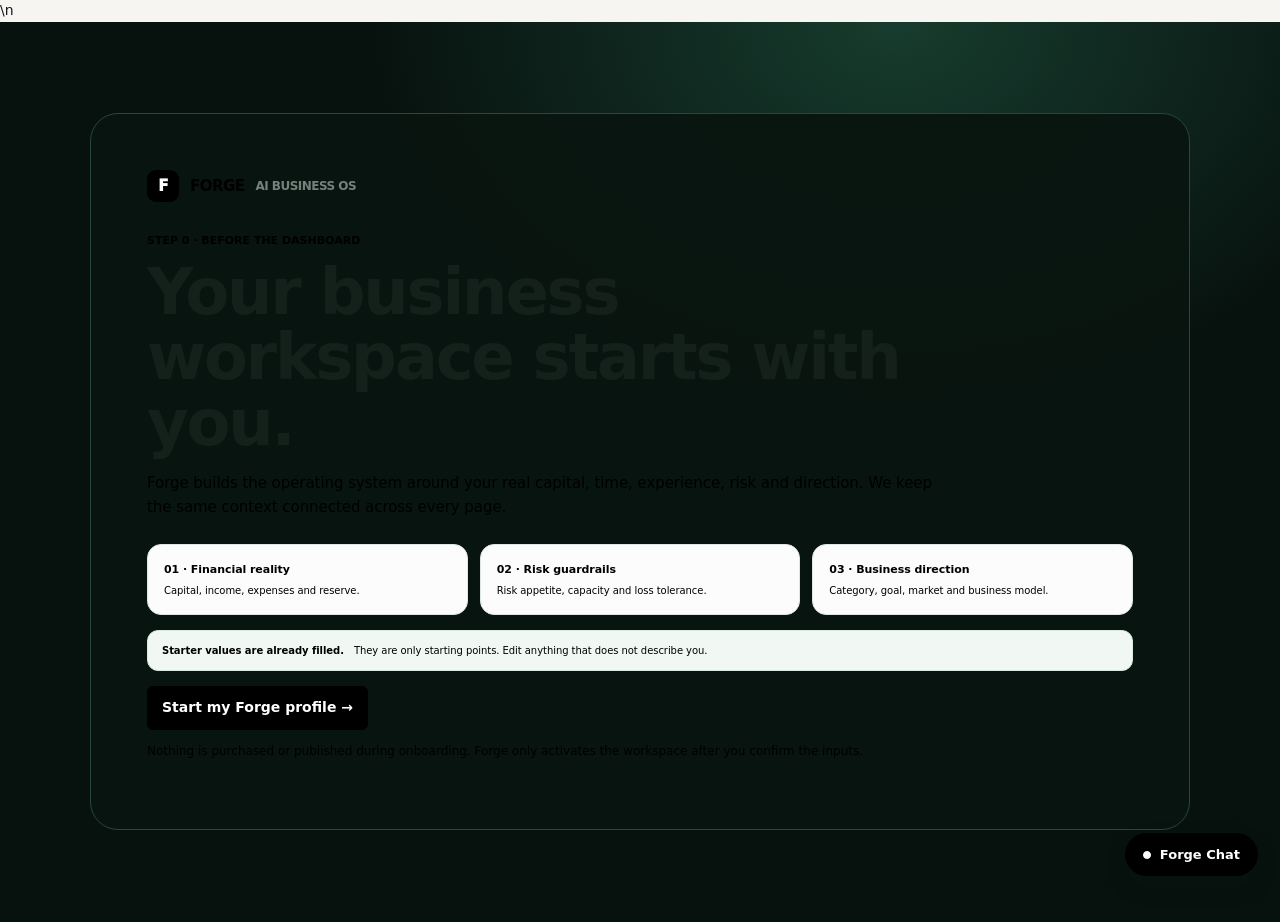
==== index.html @ 59ab018e "Fix Product Lab contrast and create polished discovery grid" ====
<!doctype html>
<html lang="en">
<head>
<meta charset="utf-8">
<meta name="viewport" content="width=device-width,initial-scale=1">
<meta name="theme-color" content="#07111f">
<meta name="description" content="Forge — AI Business OS for entrepreneurs.">
<title>Forge — AI Business OS</title>
<style>
:root{--bg:#06100d;--panel:#0b1713;--panel2:#0f1e19;--line:#1e322a;--text:#f4f8f5;--muted:#8fa49a;--mint:#b9f3d0;--mint2:#69dda0;--amber:#f2ce83;--red:#ff9898;--blue:#9bd3ff}
*{box-sizing:border-box}html{scroll-behavior:smooth}body{margin:0;background:radial-gradient(900px 650px at 78% -8%,#173c2e 0,transparent 58%),radial-gradient(700px 500px at 15% 100%,#0d2920 0,transparent 60%),var(--bg);color:var(--text);font:14px Inter,system-ui,-apple-system,BlinkMacSystemFont,"Segoe UI",sans-serif}button,input,select,textarea{font:inherit}button{cursor:pointer}button:disabled{opacity:.45;cursor:not-allowed}.top{height:70px;border-bottom:1px solid var(--line);display:flex;align-items:center;justify-content:space-between;padding:0 28px;position:sticky;top:0;background:#06100de8;backdrop-filter:blur(20px);z-index:30}.brand{display:flex;align-items:center;gap:11px;font-weight:850;letter-spacing:-.04em}.mark{width:34px;height:34px;border-radius:10px;background:linear-gradient(135deg,var(--mint),#5bcf99);display:grid;place-items:center;color:#082017;font-weight:950}.brand small{font-size:12px;color:#6e837a}.topright,.actions,.row{display:flex;align-items:center;gap:9px;flex-wrap:wrap}.pill,.avatar,.btn{border:1px solid var(--line);background:#0c1915;color:#dbe9e2;border-radius:11px}.pill{padding:8px 12px;font-size:12px}.online{color:var(--mint);border-color:#27523e}.avatar{width:36px;height:36px;border-radius:50%;display:grid;place-items:center;font-weight:800;background:#172a23}.layout{display:flex}.side{width:248px;min-height:calc(100vh - 70px);border-right:1px solid var(--line);padding:18px 12px;position:fixed;top:70px;bottom:0;overflow:auto}.navlabel{font-size:10px;color:#60766c;text-transform:uppercase;letter-spacing:.17em;padding:13px 12px 8px}.nav{width:100%;border:0;background:transparent;color:#8da198;padding:10px 12px;border-radius:10px;display:flex;align-items:center;gap:11px;text-align:left;margin:2px 0}.nav:hover,.nav.active{background:#13231d;color:#f2faf6}.nav.active{box-shadow:inset 2px 0 var(--mint)}.nav .ico{width:18px;text-align:center}.business-mini{margin:10px 4px;padding:13px;border:1px solid var(--line);border-radius:14px;background:#0b1814}.bizicon{width:42px;height:42px;border-radius:12px;background:#173127;display:grid;place-items:center}.progress,.score{height:7px;background:#162821;border-radius:99px;overflow:hidden}.progress i,.score i{display:block;height:100%;background:linear-gradient(90deg,var(--mint),var(--mint2));border-radius:99px}.main{margin-left:248px;width:calc(100% - 248px);max-width:1600px;padding:38px 46px 90px}.hero{display:flex;justify-content:space-between;gap:25px;align-items:flex-end;margin-bottom:30px}.eyebrow{font-size:11px;color:var(--mint2);font-weight:850;text-transform:uppercase;letter-spacing:.18em}.h1{font-size:clamp(38px,5vw,70px);line-height:.95;letter-spacing:-.07em;margin:11px 0 15px}.sub{font-size:16px;line-height:1.65;color:var(--muted);max-width:800px}.btn{padding:11px 15px;font-weight:750;transition:.18s}.btn:hover{transform:translateY(-1px);filter:brightness(1.07)}.primary{background:var(--mint);color:#061a12;border-color:var(--mint)}.grid{display:grid;grid-template-columns:repeat(12,1fr);gap:15px}.span3{grid-column:span 3}.span4{grid-column:span 4}.span5{grid-column:span 5}.span6{grid-column:span 6}.span7{grid-column:span 7}.span8{grid-column:span 8}.span12{grid-column:span 12}.card{background:linear-gradient(145deg,#0d1a16,#09140f);border:1px solid var(--line);border-radius:17px;padding:20px;box-shadow:0 12px 45px #0002}.stat{font-size:30px;font-weight:850;letter-spacing:-.05em;margin:9px 0}.label{font-size:10px;color:#71877d;text-transform:uppercase;letter-spacing:.12em}.up{font-size:12px;color:var(--mint2)}.muted,.small{color:var(--muted)}.small{font-size:12px;line-height:1.55}.section{display:flex;justify-content:space-between;align-items:end;margin:38px 0 16px}.section h2{margin:0;font-size:21px;letter-spacing:-.035em}.section p{margin:5px 0 0;color:var(--muted);font-size:12px}.steps{display:grid;grid-template-columns:repeat(4,1fr);gap:9px}.step{padding:14px;border:1px solid var(--line);background:#0d1a16;border-radius:12px}.step b{display:block;margin-bottom:6px}.step span{font-size:11px;color:var(--muted);line-height:1.45}.status,.tag{display:inline-flex;padding:5px 8px;border-radius:99px;background:#173329;color:#9deabd;font-size:10px;font-weight:850;text-transform:uppercase}.status.amber{background:#302817;color:var(--amber)}.status.red{background:#321b1b;color:var(--red)}.metric{display:flex;gap:24px;margin-top:15px;flex-wrap:wrap}.metric b{font-size:17px}.product-photo{height:145px;border-radius:13px;background:radial-gradient(circle at 45% 35%,#3a5b4e,#152820 55%,#0c1713);display:grid;place-items:center;font-size:57px;margin-bottom:15px}.product h3{margin:6px 0 4px;font-size:16px}.price{font-size:23px;font-weight:850;margin-top:8px}.input{width:100%;background:#07110e;color:#fff;border:1px solid var(--line);border-radius:11px;padding:12px 13px;outline:0}.input:focus{border-color:#4e9c76}.field{margin-bottom:13px}.field label{display:block;font-size:10px;color:#789087;text-transform:uppercase;letter-spacing:.1em;margin:0 0 6px}.filterbar{display:grid;grid-template-columns:repeat(4,1fr);gap:10px}.table{width:100%;border-collapse:collapse;font-size:12px}.table th,.table td{padding:13px 9px;border-bottom:1px solid var(--line);text-align:left}.table th{font-size:9px;color:#698077;text-transform:uppercase;letter-spacing:.14em}.kpi{display:flex;justify-content:space-between;gap:12px;align-items:center;padding:13px 0;border-bottom:1px solid var(--line)}.kpi:last-child{border:0}.choice{padding:12px;border:1px solid var(--line);border-radius:11px;background:#0a1713;color:#b9c9c1;text-align:left}.choice.selected{border-color:#58a97e;background:#10261d;color:#e9fff1}.hero-banner{padding:25px;border-radius:18px;background:linear-gradient(115deg,#123027,#0b1814);border:1px solid #24463a}.modal{position:fixed;inset:0;background:#000b;display:none;place-items:center;padding:20px;z-index:80}.modal.open{display:grid}.modalbox{width:min(820px,100%);max-height:92vh;overflow:auto;background:#0a1612;border:1px solid #294238;border-radius:21px;padding:25px}.toast{position:fixed;right:22px;bottom:22px;background:#d9ffe8;color:#061a12;padding:13px 16px;border-radius:12px;font-weight:800;display:none;z-index:100}.chat{display:flex;flex-direction:column;gap:12px;max-height:520px;overflow:auto}.bubble{max-width:80%;padding:14px 16px;border:1px solid var(--line);background:#13221d;border-radius:16px;line-height:1.55}.bubble.me{align-self:flex-end;background:var(--mint);color:#061a12;border-color:var(--mint)}.composer{display:flex;gap:8px;margin-top:14px}.asset{padding:17px;border-radius:13px;background:#101f19;border:1px solid var(--line);min-height:105px}.chart{height:220px;display:flex;align-items:end;gap:8px;padding:15px 0}.bar{flex:1;border-radius:6px 6px 2px 2px;background:linear-gradient(#a7e9c1,#2f6750);min-height:12px}.notice{padding:12px 14px;border:1px solid #355247;background:#10221b;border-radius:12px}.danger{border-color:#593636;background:#211313}.calc{font-variant-numeric:tabular-nums}@media(max-width:1000px){.side{display:none}.main{margin:0;width:100%;padding:28px 18px}.span3,.span4,.span5,.span6,.span7,.span8{grid-column:span 12}.filterbar{grid-template-columns:1fr 1fr}.hero{display:block}.hero .actions{margin-top:18px}.steps{grid-template-columns:1fr 1fr}}@media(max-width:560px){.top{padding:0 14px}.brand small,.online{display:none}.filterbar{grid-template-columns:1fr}.steps{grid-template-columns:1fr}.h1{font-size:47px}.main{padding:24px 14px}.card{padding:16px}.table{display:block;overflow:auto;white-space:nowrap}}




.content-copy-pack{margin-top:28px}
.content-copy-section{padding:24px;border:1px solid var(--line);border-radius:18px;background:#08130f}
.content-copy-section h2{margin:6px 0}
.content-copy-grid{display:grid;grid-template-columns:repeat(2,minmax(0,1fr));gap:12px;margin-top:16px}
.content-copy-card{padding:16px;border:1px solid #29483b;border-radius:14px;background:#0a1712}
.content-copy-card>span{font-size:9px;letter-spacing:.12em;text-transform:uppercase;color:#8eeab6;font-weight:900}
.content-copy-card pre{white-space:pre-wrap;font-family:inherit;font-size:12px;line-height:1.6;color:#b9c9c2;margin:10px 0 14px}
.content-pack-head h2{max-width:760px;line-height:1.12}
@media(max-width:600px){.content-copy-grid{grid-template-columns:1fr}.content-pack-head h2{font-size:22px}}

/* FORGE_CONTENT_STUDIO_V3 */
.content-studio-hero{display:grid;grid-template-columns:minmax(0,1.35fr) minmax(280px,.65fr);gap:18px;align-items:stretch}
.content-studio-hero .card{padding:28px}
.content-studio-product{position:relative;min-height:330px;border-radius:22px;border:1px solid #315747;overflow:hidden;background:radial-gradient(circle at 78% 18%,#1b4433 0,transparent 42%),#08130f;display:flex;align-items:center;justify-content:center}
.content-studio-product img{width:88%;height:88%;object-fit:contain;filter:drop-shadow(0 28px 25px #0009)}
.content-studio-product .quality-pill{position:absolute;left:14px;top:14px;z-index:2}
.content-studio-product .product-source{position:absolute;bottom:14px;left:14px;right:14px;padding:10px 12px;border:1px solid #315747;background:#07110ddd;backdrop-filter:blur(12px);border-radius:12px;color:#b8cec2;font-size:10px}
.content-command-v3{margin-top:18px;padding:20px;border:1px solid #315747;background:linear-gradient(135deg,#10271e,#09150f)}
.content-command-v3 h2{margin:5px 0 6px;font-size:25px}
.content-command-v3 p{margin:0;color:#91aaa0;font-size:12px;line-height:1.55}
.content-quality{display:grid;grid-template-columns:repeat(4,1fr);gap:9px;margin-top:16px}
.content-quality>div{padding:13px;border:1px solid var(--line);border-radius:12px;background:#091510}
.content-quality b{display:block;font-size:14px;margin-top:5px}
.content-quality span{font-size:9px;color:#71877d;text-transform:uppercase;letter-spacing:.08em}
.content-pack-head{display:flex;justify-content:space-between;gap:15px;align-items:end;margin-top:34px}
.content-pack-head h2{margin:4px 0;font-size:25px}
.content-pack-head p{margin:0;color:#789087;font-size:11px}
.content-studio-grid{display:grid;grid-template-columns:repeat(3,minmax(0,1fr));gap:14px;margin-top:15px}
.content-studio-card{overflow:hidden;padding:0!important;display:flex;flex-direction:column}
.content-studio-preview{position:relative;background:#080f0c;min-height:270px;display:grid;place-items:center;overflow:hidden;border-bottom:1px solid var(--line)}
.content-studio-preview img{width:100%;height:100%;object-fit:cover}
.content-studio-preview .asset-live-tag{position:absolute;top:11px;left:11px;padding:6px 9px;border-radius:999px;background:#07120eeb;border:1px solid #315747;color:#b9f3d0;font-size:8px;font-weight:900;letter-spacing:.08em}
.content-studio-body{padding:17px}
.content-studio-body h3{margin:5px 0 6px;font-size:16px}
.content-studio-body p{margin:0;color:#8ea69c;font-size:11px;line-height:1.5;min-height:34px}
.content-studio-actions{display:grid;grid-template-columns:1fr 1fr;gap:8px;margin-top:14px}
.content-studio-actions .btn{width:100%}
.content-empty-quality{padding:22px;border:1px dashed #3b5c4d;border-radius:15px;background:#091510}
.content-no-product{padding:30px;text-align:center}
.content-no-product h2{margin:6px 0}
.content-no-product p{max-width:650px;margin:0 auto;color:#8fa69d;line-height:1.6}
.content-rule{margin-top:15px;padding:13px 15px;border-radius:12px;background:#0a1712;border:1px solid #29483b;color:#91aaa0;font-size:10px;line-height:1.55}
@media(max-width:900px){.content-studio-hero{grid-template-columns:1fr}.content-studio-grid{grid-template-columns:1fr 1fr}.content-quality{grid-template-columns:1fr 1fr}}
@media(max-width:560px){.content-studio-grid{grid-template-columns:1fr}.content-quality{grid-template-columns:1fr}.content-pack-head{display:block}.content-studio-product{min-height:280px}}


/* FORGE AI MARKETING CONNECTION */
.marketing-hero{border-color:rgba(255,158,120,.22)}
.meta-connect-card{margin-top:18px;padding:28px;background:linear-gradient(135deg,#101d17,#08120e);border-color:rgba(255,158,120,.25)}
.meta-connect-card h2{margin:7px 0 5px;font-size:28px}
.meta-url-row{display:flex;gap:10px;margin-top:12px}
.meta-url-row input{flex:1;min-width:0;border:1px solid #294238;border-radius:12px;background:#07110d;color:var(--text);padding:14px 15px;outline:none}
.meta-url-row input:focus{border-color:rgba(255,158,120,.65);box-shadow:0 0 0 3px rgba(255,158,120,.08)}
.meta-page-found{display:flex;align-items:center;gap:12px;flex-wrap:wrap;margin-top:15px;padding:13px;border:1px solid #294238;border-radius:12px;background:#09150f}
.meta-page-found b{flex:1;min-width:220px;font-size:12px;overflow:hidden;text-overflow:ellipsis}
.meta-steps{display:grid;gap:10px}
.meta-step{display:flex;align-items:center;gap:15px;padding:18px;border:1px solid var(--line);border-radius:15px;background:#09150f;opacity:.5}
.meta-step.active{opacity:1;border-color:rgba(255,158,120,.3);box-shadow:0 0 0 1px rgba(255,158,120,.04)}
.meta-step.done{opacity:1;border-color:#2d5a45}
.meta-step-icon{width:34px;height:34px;border-radius:50%;display:grid;place-items:center;border:1px solid #294238;color:var(--muted);font-weight:900}
.meta-step.done .meta-step-icon{background:#69dda0;color:#06100d;border-color:#69dda0}
.meta-step.active .meta-step-icon{color:#ffb08f;border-color:#a45d45}
.meta-step-body{display:flex;flex-direction:column;gap:4px}
.meta-step-body b{font-size:14px}
.meta-step-body span{font-size:12px;color:var(--muted);line-height:1.45}
@media(max-width:650px){.meta-url-row{flex-direction:column}.meta-url-row .btn{width:100%}.meta-connect-card{padding:20px}}

/* FORGE BUSINESS PLAN */
.plan-identity{display:flex;justify-content:space-between;gap:25px;align-items:center;background:linear-gradient(135deg,#10281f,#09150f);border-color:#315747}.plan-identity h2{font-size:34px;margin:8px 0}.plan-lead{font-size:18px;line-height:1.55;max-width:850px;color:#dcebe4}.plan-meta{display:flex;gap:16px;flex-wrap:wrap;color:#7f988c;font-size:10px;letter-spacing:.09em}.plan-start{min-width:150px;text-align:center;padding:20px;border:1px solid #315747;border-radius:15px;background:#091712}.plan-start span,.plan-start small{display:block;color:#7f988c;font-size:10px;text-transform:uppercase;letter-spacing:.1em}.plan-start b{display:block;font-size:38px;letter-spacing:-.05em;margin:3px 0}.plan-document{margin-top:20px;padding:8px 26px}.plan-section{display:grid;grid-template-columns:64px 1fr;gap:18px;padding:30px 0;border-bottom:1px solid var(--line)}.plan-section:last-child{border-bottom:0}.plan-number{font-size:24px;font-weight:900;color:var(--mint2);padding-top:3px}.plan-section h2{margin:0 0 10px;font-size:23px}.plan-highlight{padding:18px;border:1px solid #28493b;border-radius:14px;background:#0b1a15}.plan-highlight b{font-size:10px;letter-spacing:.12em;color:var(--mint2)}.plan-highlight p{margin:5px 0 16px;font-size:15px;line-height:1.55}.plan-highlight p:last-child{margin-bottom:0}.plan-finance{display:grid;grid-template-columns:repeat(3,1fr);gap:9px;margin-top:12px}.plan-finance>div,.plan-risk>div,.plan-roadmap>div,.plan-two-col>div{padding:14px;border:1px solid var(--line);border-radius:12px;background:#091611}.plan-finance span{display:block;color:#71877d;font-size:9px;text-transform:uppercase;letter-spacing:.1em}.plan-finance b{display:block;font-size:18px;margin-top:4px}.plan-two-col{display:grid;grid-template-columns:1fr 1fr;gap:12px}.plan-bullet{margin-top:9px;color:#b9cbc2;font-size:12px;line-height:1.5}.plan-quote{font-size:20px;line-height:1.5;font-weight:650;color:#e6f3ed;padding:18px;border-left:3px solid var(--mint2);background:#0a1914;border-radius:0 12px 12px 0}.plan-roadmap{display:grid;grid-template-columns:repeat(3,1fr);gap:10px}.plan-risk{display:grid;grid-template-columns:repeat(4,1fr);gap:10px}.plan-roadmap b,.plan-risk b,.plan-two-col b{font-size:11px;letter-spacing:.08em;color:var(--mint2)}
@media(max-width:800px){.plan-identity{display:block}.plan-start{margin-top:16px}.plan-document{padding:4px 14px}.plan-section{grid-template-columns:1fr;gap:5px}.plan-finance,.plan-two-col,.plan-roadmap,.plan-risk{grid-template-columns:1fr}.plan-number{font-size:12px}}

/* FORGE BUSINESS PLAN WORLD CLASS V2 */
.plan-cover{display:grid;grid-template-columns:minmax(0,1fr) 280px;gap:22px;padding:30px;border:1px solid #315747;border-radius:22px;background:radial-gradient(circle at 90% 15%,#183d2d 0,#0b1914 42%,#07110d 100%);overflow:hidden;position:relative}
.plan-cover:before{content:"";position:absolute;inset:auto -100px -140px auto;width:340px;height:340px;border:1px solid #2c5c49;border-radius:50%;opacity:.35}
.plan-cover-copy{position:relative;z-index:1}.plan-kicker{margin-top:10px;color:#86a99a;font-size:10px;letter-spacing:.16em;font-weight:800}.plan-cover .h1{font-size:64px;line-height:.94;margin:10px 0 12px;letter-spacing:-.055em}.plan-cover-title{font-size:25px;line-height:1.3;max-width:780px;color:#e8f7ef;margin:0 0 10px}.plan-cover-meta{display:flex;flex-wrap:wrap;gap:8px;margin-top:20px}.plan-cover-meta span{padding:8px 10px;border:1px solid #315747;border-radius:999px;color:#a7c0b4;font-size:9px;letter-spacing:.09em;background:#091812}.plan-cover-product{align-self:center;justify-self:end;width:250px;height:250px;border-radius:20px;border:1px solid #315747;background:#07110d;display:flex;align-items:center;justify-content:center;position:relative;overflow:hidden}.plan-cover-product img{width:100%;height:100%;object-fit:contain;padding:18px}.plan-cover-product span{position:absolute;left:12px;bottom:12px;padding:7px 9px;border-radius:8px;background:#b9f3d0;color:#061a12;font-size:8px;font-weight:900;letter-spacing:.1em}
.plan-actions{display:flex;justify-content:space-between;gap:20px;align-items:center;margin-top:16px}.plan-actions .actions{display:flex;gap:8px}.plan-executive{margin-top:16px}.plan-metrics{display:grid;grid-template-columns:repeat(4,1fr);gap:8px;margin-top:18px}.plan-metrics-wide{grid-template-columns:repeat(6,1fr)}.plan-metrics>div{padding:14px;border:1px solid #29483b;border-radius:12px;background:#08140f}.plan-metrics span{display:block;color:#718b80;font-size:8px;text-transform:uppercase;letter-spacing:.11em}.plan-metrics b{display:block;font-size:19px;margin-top:5px;color:#e8f7ef}.plan-metrics small{display:block;color:#71877d;font-size:9px;margin-top:4px}.plan-status-ready{display:inline-block;margin:10px 0 7px;padding:8px 10px;border-radius:999px;background:#123426;color:#b9f3d0;font-size:10px;font-weight:900;letter-spacing:.08em}.plan-checklist{display:grid;gap:7px;margin-top:10px;color:#a9c0b6;font-size:11px}.plan-command{margin-top:16px;display:grid;grid-template-columns:1fr 1.2fr;gap:24px;align-items:center;background:linear-gradient(135deg,#10281f,#0a1712);border-color:#315747}.plan-command h2{margin:6px 0 5px;font-size:28px}.plan-command p{margin:0;color:#9eb8ab}.plan-command-quote{font-size:18px;line-height:1.5;color:#e6f3ed;padding:18px 20px;border-left:3px solid var(--mint2);background:#08140f;border-radius:0 12px 12px 0}.plan-decision-grid{display:grid;grid-template-columns:repeat(3,1fr);gap:10px}.plan-decision{padding:17px;border:1px solid var(--line);border-radius:13px;background:#091611}.plan-decision span{display:block;color:var(--mint2);font-size:9px;letter-spacing:.1em;font-weight:900}.plan-decision b{display:block;margin-top:7px;font-size:15px}.plan-decision p{font-size:11px;color:#94aaa0;line-height:1.5;margin:7px 0 0}.plan-final{margin-top:16px;display:flex;justify-content:space-between;gap:20px;align-items:center;background:#0d2119;border-color:#315747}.plan-final h2{margin:5px 0}.plan-final .actions{display:flex;gap:8px}
@media(max-width:900px){.plan-cover{grid-template-columns:1fr}.plan-cover-product{justify-self:start;width:210px;height:210px}.plan-cover .h1{font-size:52px}.plan-metrics,.plan-metrics-wide{grid-template-columns:1fr 1fr}.plan-command{grid-template-columns:1fr}.plan-decision-grid{grid-template-columns:1fr}.plan-actions,.plan-final{display:block}.plan-actions .actions,.plan-final .actions{margin-top:15px;display:flex;flex-wrap:wrap}}
@media(max-width:560px){.plan-cover{padding:20px}.plan-cover .h1{font-size:42px}.plan-cover-title{font-size:20px}.plan-metrics,.plan-metrics-wide{grid-template-columns:1fr}.plan-actions .actions,.plan-final .actions{flex-direction:column}.plan-actions .btn,.plan-final .btn{width:100%}}

/* Forge product-intelligence UI */
.locked{background:#08130f;color:#eaf7f0;border-color:#274239;cursor:not-allowed;opacity:1!important}
.lock-note{display:inline-flex;align-items:center;gap:6px;margin-top:6px;color:#6f897d;font-size:10px;text-transform:uppercase;letter-spacing:.08em}
.locked-grid{display:grid;grid-template-columns:1fr 1fr;gap:10px}
.locked-item{padding:13px;border:1px solid var(--line);border-radius:12px;background:#091510}
.locked-item .v{font-size:19px;font-weight:850;margin-top:5px}
.corner-tab{position:fixed;right:0;top:42%;z-index:60;border:1px solid #315546;border-right:0;background:#b9f3d0;color:#061a12;border-radius:13px 0 0 13px;padding:12px 10px;font-weight:900;writing-mode:vertical-rl;letter-spacing:.08em;box-shadow:0 12px 35px #0006}
.corner-panel{position:fixed;right:0;top:70px;bottom:0;width:min(340px,88vw);background:#08130fef;border-left:1px solid #29483b;backdrop-filter:blur(22px);z-index:59;transform:translateX(102%);transition:.22s ease;overflow:auto;padding:18px;box-shadow:-20px 0 60px #0005}
.corner-panel.open{transform:translateX(0)}
.corner-panel h3{margin:5px 0 4px}
.corner-panel .nav{background:#0c1a15}
.corner-panel .nav.active{background:#132a20}
.source-note{font-size:10px;color:#6f877d;margin-top:12px;line-height:1.5}
@media(max-width:560px){.corner-tab{top:auto;bottom:22%}.corner-panel{top:64px;width:92vw}.locked-grid{grid-template-columns:1fr}}
/* FORGE_BRAND_NAMING_POLISH */
.brand-name-list{display:grid;gap:8px;margin-top:12px}.qty-stock-warning{color:#f1c66a!important}.btn:disabled{opacity:.45;cursor:not-allowed;filter:saturate(.5)}.qty-warning{border:1px solid rgba(241,198,106,.3);background:rgba(241,198,106,.06);color:#d9c78e;padding:13px 14px;border-radius:12px;margin:12px 0;line-height:1.5}
.brand-name-option{width:100%;display:flex;align-items:center;justify-content:space-between;gap:12px;text-align:left;padding:13px 14px;border:1px solid rgba(169,238,204,.12);border-radius:12px;background:#091712;color:#e7f3ed}
.brand-name-option:hover{border-color:#58b98d;background:#0d2119}
.brand-name-option.selected{border-color:#69dda0;background:#10281e;box-shadow:inset 0 0 0 1px rgba(105,221,160,.2)}
.brand-name-option small{color:#84a397;font-weight:700;white-space:nowrap}
.brand-name-option.selected small{color:#b9f3d0}
.brand-manual{margin-top:12px;padding:14px;border:1px dashed rgba(169,238,204,.2);border-radius:13px;background:#08140f}
.brand-manual-grid{display:grid;grid-template-columns:1fr auto;gap:8px}
.brand-refresh-note{margin-top:9px;color:#78958a;font-size:10px;line-height:1.5}
.brand-domain-grid{display:grid;grid-template-columns:1fr 1fr;gap:8px}
.brand-suggestion-count{color:#79cfa6;font-size:10px;font-weight:800;text-transform:uppercase;letter-spacing:.08em}
@media(max-width:1100px){.cj-results{grid-template-columns:repeat(2,minmax(0,1fr))}}@media(max-width:650px){.cj-results{grid-template-columns:1fr}.brand-manual-grid,.brand-domain-grid{grid-template-columns:1fr}.brand-name-option{align-items:flex-start;flex-direction:column}.brand-name-option small{white-space:normal}}

.onboarding{min-height:100vh;display:grid;place-items:center;padding:24px;background:radial-gradient(900px 650px at 70% 0,#173c2e 0,transparent 60%),var(--bg)}.onboarding.wizard-underlay-hidden{visibility:hidden;pointer-events:none}
.onboarding-card{width:min(1100px,100%);padding:clamp(24px,5vw,56px);border:1px solid #29483b;border-radius:28px;background:#09150fef;box-shadow:0 30px 100px #0008}
.locked-profile{margin-top:16px;padding:15px;border:1px solid #29483b;border-radius:15px;background:#091510}


/* FORGE_CJ_LIVE_SOURCING */
.cj-live{margin-top:22px;padding:22px;border:1px solid #29483b;border-radius:22px;background:linear-gradient(180deg,#0a1913,#08120e);box-shadow:0 20px 60px #0004}
.cj-head{display:flex;align-items:flex-end;justify-content:space-between;gap:18px}.cj-head h2{margin:6px 0}.cj-live-note{max-width:420px;text-align:right}
.cj-search{display:grid;grid-template-columns:minmax(0,1fr) 150px 88px;gap:9px;margin-top:16px}.cj-search .input{min-width:0}
.cj-results{display:grid;grid-template-columns:repeat(4,minmax(0,1fr));gap:16px;margin-top:16px}.cj-more{display:flex;justify-content:center;margin-top:18px}.cj-more .btn{min-width:220px}
.cj-card{border:1px solid #254638;border-radius:18px;overflow:hidden;background:#0b1914;display:flex;flex-direction:column;min-width:0;transition:.18s ease}.cj-card:hover{transform:translateY(-2px);border-color:#55b98d;box-shadow:0 18px 45px #0005}
.cj-image-wrap{height:210px;background:#10231b;position:relative;display:grid;place-items:center}.cj-card img{width:100%;height:100%;object-fit:contain}.cj-live-badge{position:absolute;top:10px;left:10px;background:#b7f2d1;color:#07150f;border-radius:999px;padding:5px 8px;font-size:10px;font-weight:900;letter-spacing:.08em}.cj-card-body{padding:15px;display:flex;flex-direction:column;flex:1}.cj-card-body h3{margin:8px 0 5px;font-size:15px;line-height:1.35}.cj-meta{display:flex;flex-wrap:wrap;gap:6px;margin:8px 0}.cj-chip{font-size:10px;padding:5px 7px;border:1px solid #29483b;border-radius:999px;color:#9eb6aa}.cj-price-row{display:flex;align-items:end;justify-content:space-between;gap:8px;margin-top:5px}.cj-price{font-size:22px;font-weight:900}.cj-bdt{font-size:12px;color:#9eb6aa}.cj-data{display:grid;grid-template-columns:1fr 1fr;gap:8px;margin:12px 0;padding-top:10px;border-top:1px solid #1d362b}.cj-data div{font-size:11px;color:#8ea79b}.cj-data b{display:block;color:#e8f2ed;font-size:12px;margin-top:2px}.cj-footer{margin-top:auto}.cj-empty{padding:25px;border:1px dashed #315546;border-radius:14px;color:var(--muted);text-align:center}.cj-empty b{color:#dcebe4}.cj-loading{display:grid;place-items:center;min-height:180px}
.cj-toolbar{display:flex;align-items:center;justify-content:space-between;gap:10px;margin-top:13px}.cj-count{font-size:12px;color:#7f9a8d}.cj-fresh{font-size:11px;color:#79cfa6}
.cj-detail-grid{display:grid;grid-template-columns:180px 1fr;gap:18px}.cj-detail-img{width:180px;height:180px;border-radius:16px;object-fit:contain;background:#10231b}.cj-detail-price{font-size:30px;font-weight:950;margin:5px 0}.cj-detail-bdt{color:#9eb6aa}.cj-order-note{padding:12px;border:1px solid #29483b;border-radius:12px;background:#0b1a14;margin-top:14px;font-size:12px;color:#9eb6aa}
@media(max-width:950px){.cj-results{grid-template-columns:1fr 1fr}.cj-head{align-items:flex-start;flex-direction:column}.cj-live-note{text-align:left}}
@media(max-width:560px){.cj-search{grid-template-columns:1fr}.cj-results{grid-template-columns:1fr}.cj-detail-grid{grid-template-columns:1fr}.cj-detail-img{width:100%;height:230px}.cj-live{padding:15px}}

.cj-live{margin-top:24px}.cj-head{display:flex;justify-content:space-between;gap:24px;align-items:flex-start}.cj-live-note{text-align:right;min-width:220px}.cj-toolbar{display:flex;justify-content:space-between;gap:12px;margin:18px 0 12px}.cj-count{font-size:13px;color:#9bb9ab}.cj-results{display:grid;grid-template-columns:repeat(3,minmax(0,1fr));gap:16px}.cj-card{overflow:hidden;border:1px solid rgba(156,235,198,.16);border-radius:18px;background:#071912;box-shadow:0 10px 30px rgba(0,0,0,.16)}.cj-image-wrap{height:250px;background:#f6f6f3;position:relative;display:flex;align-items:center;justify-content:center}.cj-image-wrap img{width:100%;height:100%;object-fit:contain}.cj-live-badge{position:absolute;z-index:2;left:12px;top:12px;padding:6px 9px;border-radius:999px;background:#b4f3d0;color:#062116;font-size:10px;font-weight:800;letter-spacing:.08em}.cj-card-body{padding:16px}.cj-card-body h3{min-height:46px;margin:7px 0 10px;font-size:17px;line-height:1.25}.cj-meta{display:flex;gap:7px;flex-wrap:wrap}.cj-chip{font-size:10px;padding:5px 8px;border-radius:999px;border:1px solid rgba(156,235,198,.18);color:#9bb9ab}.cj-price-row{display:flex;justify-content:space-between;align-items:end;border-top:1px solid rgba(156,235,198,.12);margin-top:13px;padding-top:13px}.cj-price{font-size:22px;font-weight:800}.cj-bdt{font-size:11px;color:#8fa99d;margin-top:3px}.cj-data{display:grid;grid-template-columns:1fr 1fr;gap:8px;margin-top:13px}.cj-data>div{padding:9px;border-radius:10px;background:rgba(255,255,255,.025);font-size:11px;color:#8fa99d}.cj-data b{display:block;color:#eaf7f0;font-size:13px;margin-top:3px}.cj-data .small{font-size:9px}.cj-footer{margin-top:14px}@media(max-width:1000px){.cj-results{grid-template-columns:1fr 1fr}.cj-head{display:block}.cj-live-note{text-align:left;margin-top:12px}}@media(max-width:680px){.cj-results{grid-template-columns:1fr}.cj-image-wrap{height:220px}}

@import url('https://fonts.googleapis.com/css2?family=DM+Sans:wght@400;500;600;700&family=Manrope:wght@500;600;700;800&display=swap');
:root{--font-body:"DM Sans",Inter,system-ui,-apple-system,BlinkMacSystemFont,"Segoe UI",sans-serif;--font-display:"Manrope","DM Sans",Inter,system-ui,sans-serif}
body{font-family:var(--font-body);font-size:14px;line-height:1.55;letter-spacing:-.004em}
h1,h2,h3,h4,.h1,.stat,.v,.brand{font-family:var(--font-display);letter-spacing:-.035em}
h1,.h1{font-weight:700;line-height:1.02}
h2{font-weight:700;line-height:1.15}
h3{font-weight:700;line-height:1.3}
.sub,.small,p{line-height:1.62}
.label,.eyebrow,.tag,.navlabel{font-family:var(--font-body);font-weight:700;letter-spacing:.13em}
.card{border-radius:16px}
.hero{padding:38px 0 30px}
.hero .h1{max-width:980px}
.hero .sub{max-width:820px;font-size:15px}
.btn{font-weight:700}
.kpi b,.stat,.v{font-variant-numeric:tabular-nums}
.locked-item .v{font-size:22px}
.notice{border-radius:14px}
@media(max-width:800px){.hero{padding:26px 0 22px}.hero .h1{font-size:42px!important}.hero .sub{font-size:14px}}
.order-hero{padding-bottom:26px}.order-command{display:flex;align-items:center;justify-content:space-between;gap:28px;padding:22px;margin-bottom:18px;background:linear-gradient(120deg,rgba(24,53,43,.72),rgba(7,24,18,.7));border:1px solid rgba(169,238,204,.13)}
.order-command>div:first-child{max-width:650px}.order-flow{display:flex;align-items:center;gap:9px;white-space:nowrap;font-size:11px;font-weight:700;color:#8da99c}.order-flow span{padding:8px 10px;border:1px solid rgba(169,238,204,.12);border-radius:999px}.order-flow .is-active{color:#06140e;background:#b7f4d3;border-color:#b7f4d3}.order-flow i{font-style:normal;color:#527064}
.order-metrics{display:grid;grid-template-columns:repeat(5,minmax(0,1fr));gap:12px}.order-metrics .card{min-height:118px}.order-metrics .action-metric{border-color:rgba(255,196,96,.26)}
.order-section-head{margin-bottom:10px}.order-tabs{display:flex;gap:8px;flex-wrap:wrap;margin:0 0 12px}.order-tabs button{appearance:none;border:1px solid rgba(169,238,204,.13);background:rgba(7,24,18,.5);color:#a9c0b4;padding:10px 13px;border-radius:10px;font:600 12px "DM Sans",sans-serif;cursor:pointer}.order-tabs button:hover{border-color:rgba(169,238,204,.28);color:#eaf7f0}.order-tabs button.active{background:#b7f4d3;color:#06140e;border-color:#b7f4d3}.order-tabs b{margin-left:5px}
.order-table-card{padding:8px 18px}.order-table th{white-space:nowrap}.order-table td{vertical-align:middle}.order-product{display:flex;align-items:center;gap:11px;min-width:300px}.order-product img{width:54px;height:54px;border-radius:11px;object-fit:contain;background:#10231b;border:1px solid rgba(169,238,204,.08)}.order-stage-note{margin-top:4px}.payment-dot{display:inline-flex;align-items:center;gap:6px;font-size:11px;font-weight:700;color:#f0c77b}.payment-dot:before{content:"";width:7px;height:7px;border-radius:50%;background:#f0c77b}.payment-dot.is-paid{color:#8ce8b8}.payment-dot.is-paid:before{background:#8ce8b8}.order-policy{margin-top:14px}
.order-qty-cell{min-width:180px}
.order-qty-cell .qty-stepper{display:flex;align-items:center;gap:5px}
.order-qty-cell .qty-stepper button{width:30px;height:30px;padding:0;border:1px solid rgba(169,238,204,.15);background:#0b1914;color:#dcebe4;border-radius:8px;font-weight:800}
.order-qty-cell .qty-stepper button:hover{border-color:#58b98d;background:#10261d}
.order-qty-cell .qty-stepper input{width:72px;height:30px;text-align:center;background:#07110e;color:#f4f8f5;border:1px solid rgba(169,238,204,.2);border-radius:8px;font-weight:800;outline:0}
.order-qty-cell .qty-stepper input:focus{border-color:#69dda0}
.order-qty-meta{display:flex;gap:5px;flex-wrap:wrap;margin-top:6px}
.order-qty-meta span{font-size:9px;padding:4px 6px;border-radius:999px;border:1px solid rgba(169,238,204,.1);color:#829d90}
.order-qty-meta .planned{color:#b9f3d0;border-color:rgba(105,221,160,.25);background:#10261d}
.order-actions{display:flex;align-items:center;gap:6px;justify-content:flex-end;flex-wrap:wrap}
.delete-order-btn{color:#ffaaaa!important;border-color:rgba(255,152,152,.22)!important;background:#1b1111!important}
.delete-order-btn:hover{border-color:rgba(255,152,152,.5)!important;background:#281616!important}
.qty-planning-note{margin-top:12px;padding:12px 14px;border:1px solid rgba(169,238,204,.12);border-radius:12px;background:#0b1914}
.qty-planning-note strong{color:#eaf7f0}
@media(max-width:900px){.order-qty-cell{min-width:150px}.order-qty-cell .qty-stepper input{width:62px}}
.order-modal-grid{display:grid;grid-template-columns:220px 1fr;gap:22px}.order-modal-grid .cj-detail-img{width:220px;height:220px}.order-detail-data{margin-top:16px}.order-timeline{display:grid;grid-template-columns:repeat(4,1fr);gap:8px;margin-top:20px}.order-timeline>div{padding:12px;border:1px solid rgba(169,238,204,.1);border-radius:12px;background:rgba(7,24,18,.45)}.order-timeline>div.done{border-color:rgba(169,238,204,.28)}.order-timeline>div.current{border-color:rgba(255,196,96,.35)}.order-timeline b{display:block;font-size:11px;color:#89a69a}.order-timeline span{display:block;font-weight:700;margin-top:3px}.order-timeline small{display:block;color:#86a094;margin-top:3px}
@media(max-width:1100px){.order-command{display:block}.order-flow{margin-top:16px;overflow:auto;padding-bottom:4px}.order-metrics{grid-template-columns:repeat(3,minmax(0,1fr))}}
@media(max-width:700px){.order-metrics{grid-template-columns:repeat(2,minmax(0,1fr))}.order-modal-grid{grid-template-columns:1fr}.order-modal-grid .cj-detail-img{width:100%;height:220px}.order-timeline{grid-template-columns:repeat(2,1fr)}}
.domain-handoff-success{display:flex;align-items:center;gap:12px;flex-wrap:wrap;margin:12px 0}.domain-handoff-success span{flex:1;color:var(--muted);font-size:12px}.domain-price-source{margin:-8px 0 12px;color:var(--mint2)}

/* FORGE INTERFACE POLISH V3 — spacious, premium, customer-facing */
:root{
  --bg:#07110e;--panel:#0b1813;--panel-hi:#10211a;--line:#1b352a;
  --mint:#b8f4d0;--mint2:#6ee2a4;--muted:#8da79b;--soft:#c9dbd2;
}
body{
  background:
    radial-gradient(900px 500px at 76% -10%,rgba(39,104,78,.28),transparent 62%),
    radial-gradient(700px 520px at 18% 100%,rgba(20,72,53,.20),transparent 65%),
    var(--bg);
  color:#f5faf7;
}
.top{
  height:64px;padding:0 24px;background:rgba(6,16,13,.82);
  border-bottom:1px solid rgba(147,220,185,.11);backdrop-filter:blur(24px);
}
.brand{font-size:15px}.mark{width:32px;height:32px;border-radius:9px}
.topright{gap:8px}.pill{padding:7px 11px;border-radius:999px;background:rgba(15,32,25,.78)}
.side{
  width:224px;top:64px;min-height:calc(100vh - 64px);padding:16px 10px;
  background:rgba(5,14,11,.58);border-right:1px solid rgba(147,220,185,.09);
}
.nav{padding:10px 11px;border-radius:10px;font-size:13px}.nav.active{
  background:linear-gradient(90deg,#10291f,#0c1d17);box-shadow:inset 2px 0 var(--mint2)
}
.main{
  margin-left:224px;width:calc(100% - 224px);max-width:none;
  padding:28px clamp(24px,3.4vw,56px) 80px;
}
.hero{padding:22px 0 28px;margin-bottom:4px}.hero .h1{
  font-size:clamp(42px,4.2vw,64px);letter-spacing:-.055em;max-width:900px
}
.sub{font-size:15px;color:#91aaa0}.card{
  background:linear-gradient(145deg,rgba(15,31,24,.94),rgba(8,20,15,.94));
  border:1px solid rgba(150,220,188,.12);border-radius:18px;
  box-shadow:0 16px 55px rgba(0,0,0,.18);padding:20px
}
.card:hover{border-color:rgba(150,220,188,.18)}
.section{margin:34px 0 14px}.section h2{font-size:22px}
.btn{border-radius:12px;padding:10px 14px}.primary{
  box-shadow:0 8px 24px rgba(105,221,160,.12)
}
.store-build-banner{
  grid-template-columns:minmax(0,1fr) 220px;gap:22px;padding:24px;
  background:linear-gradient(135deg,rgba(18,51,39,.78),rgba(8,22,16,.92));
  border-color:rgba(150,220,188,.17);border-radius:20px
}
.store-build-banner h2{font-size:28px;margin:6px 0 7px}
.store-build-meter{padding:15px;border:1px solid rgba(150,220,188,.12);border-radius:14px;background:rgba(4,14,10,.35)}
.store-build-meter b{font-size:22px}
.store-build-grid{grid-template-columns:minmax(0,1.35fr) minmax(300px,.65fr);gap:16px}
.store-build-details{gap:9px}.store-build-details>div{
  padding:13px;background:rgba(6,18,13,.55);border-color:rgba(150,220,188,.10)
}
.store-selected-product{background:rgba(8,22,16,.72);border-color:rgba(150,220,188,.12)}
.store-checklist{grid-template-columns:repeat(2,minmax(0,1fr));gap:14px}
.store-check{
  min-height:132px;grid-template-columns:42px 1fr auto;gap:14px;padding:18px;
  background:linear-gradient(145deg,#0d1c16,#09150f)
}
.store-check-number{
  width:38px;height:38px;border-radius:12px;
  background:linear-gradient(145deg,#14372a,#0e241b);color:#a7f0c6;
  border:1px solid rgba(110,226,164,.14)
}
.store-check b{font-size:14px}.store-check p{font-size:12px;color:#8fa99e;line-height:1.55}
.store-check .status{margin-top:1px}
.store-automation{padding:20px;background:linear-gradient(135deg,#10271e,#091611)}
.store-platform-note{font-size:12px}
.domain-launch-selector{margin-top:14px}
.notice{background:rgba(16,36,28,.68);border-color:rgba(150,220,188,.13)}
.invoice-row{padding:13px 0!important}
.invoice-total{padding-top:16px!important;font-size:16px}
@media(max-width:1100px){
  .store-build-grid{grid-template-columns:1fr}
  .store-checklist{grid-template-columns:1fr 1fr}
}
@media(max-width:800px){
  .side{display:none}.main{margin:0;width:100%;padding:20px 16px 60px}
  .hero{padding-top:16px}.store-checklist{grid-template-columns:1fr}
  .store-build-banner{grid-template-columns:1fr}
}
@media(max-width:560px){
  .top{padding:0 13px}.main{padding:16px 12px 50px}.card{padding:16px}
  .hero .h1{font-size:40px!important}.store-check{min-height:auto}
}
<style id="forge-content-library">
.content-hero{min-height:300px;display:flex;align-items:center;justify-content:space-between;gap:30px}.content-hero-orb{width:180px;height:180px;display:grid;place-items:center;position:relative;flex:0 0 auto}.orb-core{width:78px;height:78px;border-radius:28px;display:grid;place-items:center;background:linear-gradient(145deg,var(--accent),rgba(255,255,255,.85));color:#07110e;font-size:30px;box-shadow:0 20px 60px var(--accent-glow)}.orb-ring{position:absolute;inset:10px;border:1px solid var(--accent-line);border-radius:50%;box-shadow:0 0 60px var(--accent-glow);animation:forgeOrbit 7s linear infinite}.orb-ring:after{content:"";position:absolute;inset:22px;border:1px dashed var(--accent-line);border-radius:50%}@keyframes forgeOrbit{to{transform:rotate(360deg)}}
.content-command{margin:0 0 18px;padding:22px}.command-label{font-size:11px;font-weight:900;letter-spacing:.14em;color:var(--accent);margin-bottom:10px}.command-row{display:flex;gap:12px;align-items:stretch}.command-row textarea{flex:1;min-height:74px;resize:vertical;border:1px solid var(--accent-line);border-radius:16px;background:rgba(255,255,255,.035);color:inherit;padding:15px 17px;font:inherit;outline:none}.command-row textarea:focus{box-shadow:0 0 0 3px var(--accent-soft)}.content-create-btn{min-width:170px}.prompt-chips{display:flex;gap:8px;flex-wrap:wrap;margin-top:12px}.prompt-chip{border:1px solid rgba(150,220,188,.12);background:rgba(255,255,255,.025);color:var(--soft);border-radius:999px;padding:7px 11px;cursor:pointer;font-size:11px}.prompt-chip:hover{border-color:var(--accent-line);color:var(--accent)}
.content-stats{display:grid;grid-template-columns:repeat(4,1fr);gap:10px;margin-bottom:32px}.content-stats>div{padding:16px 18px;border:1px solid rgba(150,220,188,.09);border-radius:16px;background:rgba(255,255,255,.025)}.content-stats b{display:block;font-size:24px;color:var(--accent)}.content-stats span{font-size:11px;color:var(--soft)}
.content-grid{display:grid;grid-template-columns:repeat(2,minmax(0,1fr));gap:14px;margin-bottom:28px}.content-collection{padding:22px;cursor:pointer;position:relative;overflow:hidden}.content-collection:before{content:"";position:absolute;width:140px;height:140px;right:-60px;top:-60px;border-radius:50%;background:var(--accent-glow)}.content-icon{font-size:27px;margin-bottom:12px}.content-meta{font-size:9px;letter-spacing:.12em;text-transform:uppercase;color:var(--accent);font-weight:900}.content-collection h3{font-size:19px;margin:7px 0 5px}.content-collection p{color:var(--soft);font-size:12px;max-width:470px;line-height:1.55}.content-action{margin-top:18px;font-size:11px;font-weight:800;color:var(--accent);display:flex;justify-content:space-between}
.content-bottom-grid{display:grid;grid-template-columns:1.2fr .8fr;gap:14px}.smart-panel,.creative-memory{padding:22px}.opportunity{display:flex;align-items:center;gap:12px;padding:14px 0;border-top:1px solid rgba(150,220,188,.09)}.opportunity>span{font-size:21px;color:var(--accent)}.opportunity div{flex:1}.opportunity small{display:block;color:var(--soft);margin-top:3px}.memory-row{padding:12px 0;border-top:1px solid rgba(150,220,188,.09);font-size:12px}.memory-row span{float:right;color:var(--accent);font-size:10px}
@media(max-width:760px){.content-hero{min-height:0}.content-hero-orb{width:100px;height:100px}.orb-core{width:56px;height:56px}.command-row{flex-direction:column}.content-create-btn{width:100%}.content-stats{grid-template-columns:repeat(2,1fr)}.content-grid,.content-bottom-grid{grid-template-columns:1fr}}
/* FORGE_CONTENT_ENGINE_POLISH */
body[data-page="content"]{background:radial-gradient(900px 650px at 85% -5%,#3b2035 0,transparent 58%),radial-gradient(700px 500px at 10% 100%,#142b38 0,transparent 60%),var(--bg)}
body[data-page="content"] .eyebrow{color:#f29bc0}body[data-page="content"] .nav.active{box-shadow:inset 2px 0 #f29bc0}
.content-engine-callout{margin-top:14px;padding:18px;border:1px solid #493142;border-radius:16px;background:linear-gradient(135deg,#241522,#0c1713);display:flex;align-items:center;justify-content:space-between;gap:14px}.content-engine-callout b{display:block;font-size:17px}.content-engine-callout span{display:block;color:#9d8d96;font-size:11px;line-height:1.5;margin-top:4px}.content-engine-badge{display:inline-block;padding:5px 8px;border-radius:999px;background:#2a1830;color:#ffd0e4;font-size:9px;font-weight:900;letter-spacing:.1em;margin-bottom:6px}
.content-asset-grid{display:grid;grid-template-columns:repeat(4,minmax(0,1fr));gap:12px;margin-top:12px}.content-asset-card{overflow:hidden;padding:0}.content-asset-card .asset-preview{height:180px;display:grid;place-items:center;background:radial-gradient(circle,#34213b,#0d1512);font-size:42px;color:#f29bc0;position:relative;overflow:hidden}.content-asset-card .asset-preview img{width:100%;height:100%;display:block}.content-asset-card .asset-live-tag{position:absolute;left:10px;top:10px;padding:5px 8px;border-radius:999px;background:rgba(5,15,11,.82);border:1px solid rgba(169,238,204,.18);font-size:8px;letter-spacing:.08em;font-weight:900;color:#baf4d3}.content-asset-card .asset-body{padding:14px}.content-asset-card h3{margin:6px 0}.content-asset-card p{font-size:11px;color:#879d93;line-height:1.5}.content-asset-actions{display:flex;gap:7px}.content-asset-actions .btn{flex:1}
@media(max-width:900px){.content-asset-grid{grid-template-columns:repeat(2,minmax(0,1fr))}.content-engine-callout{align-items:flex-start;flex-direction:column}}@media(max-width:560px){.content-asset-grid{grid-template-columns:1fr}.content-engine-callout .btn{width:100%}}

</style></style>

<style id="forge-brand-studio">
.brand-hero{padding-bottom:24px}
.brand-product-strip{display:grid;grid-template-columns:120px minmax(0,1fr) auto;gap:20px;align-items:center;padding:16px;margin-bottom:14px;background:linear-gradient(120deg,#0d2119,#09140f)}
.brand-product-media{width:120px;height:120px;border-radius:14px;background:#f6f6f3;display:grid;place-items:center;overflow:hidden}
.brand-product-media img{width:100%;height:100%;object-fit:contain}
.brand-product-info h2{margin:5px 0 4px;font-size:24px}
.brand-commercial{display:grid;grid-template-columns:repeat(4,minmax(90px,1fr));gap:8px;margin-top:14px}
.brand-commercial>div{padding:10px;border:1px solid rgba(169,238,204,.1);border-radius:11px;background:#091611}
.brand-commercial span{display:block;font-size:9px;color:#70897e;text-transform:uppercase;letter-spacing:.11em}
.brand-commercial b{display:block;margin-top:4px;font-size:14px}
.brand-lock{padding:9px 11px;border:1px solid #315546;border-radius:11px;color:#8de6b7;font-size:9px;font-weight:800;letter-spacing:.12em;text-align:center}
.brand-progress{display:flex;justify-content:space-between;gap:25px;align-items:center;margin-bottom:18px}
.brand-progress-meter{min-width:270px}.brand-progress-meter>b{display:block;text-align:right;font-size:28px;margin-bottom:8px}
.brand-foundation{margin-top:12px}.brand-thesis{font-family:var(--font-display);font-size:24px;line-height:1.18;letter-spacing:-.025em;margin:10px 0 20px;max-width:900px}
.brand-proof-grid{display:grid;grid-template-columns:1fr 1fr;gap:9px}
.brand-proof-grid>div{padding:13px;border:1px solid rgba(169,238,204,.1);border-radius:12px;background:#091611}
.brand-proof-grid span{display:block;font-size:9px;color:#718a7e;text-transform:uppercase;letter-spacing:.12em;margin-bottom:6px}
.brand-proof-grid b{font-size:12px;line-height:1.5;font-weight:600;color:#d6e6de}
.brand-coach{display:flex;flex-direction:column}.brand-coach .btn{margin-top:auto;align-self:flex-start}
.brand-modules{display:grid;grid-template-columns:repeat(2,minmax(0,1fr));gap:14px}
.brand-module{padding:18px;border:1px solid var(--line);border-radius:16px;background:linear-gradient(145deg,#0d1a16,#09140f);min-height:250px;display:flex;flex-direction:column}
.brand-module.is-done{border-color:rgba(105,221,160,.24)}
.brand-module-top{display:flex;justify-content:space-between;align-items:center}.brand-step{font-size:11px;color:#7f9a8d;font-weight:800;letter-spacing:.1em}
.brand-module h3{font-size:19px;margin:13px 0 4px}.brand-module>.small{max-width:620px}
.brand-copy{padding:12px;border:1px solid rgba(169,238,204,.1);border-radius:12px;background:#091611;margin:10px 0;color:#d8e8e0;font-size:12px;line-height:1.55}
.brand-copy p{margin:8px 0 0}.brand-module>.btn{margin-top:auto;align-self:flex-start}
.brand-name-list{display:grid;gap:8px;margin:11px 0}
.brand-name-option{display:flex;justify-content:space-between;gap:10px;align-items:center;width:100%;padding:12px 13px;border:1px solid rgba(169,238,204,.12);border-radius:11px;background:#091611;color:#dcebe4;text-align:left}
.brand-name-option:hover,.brand-name-option.selected{border-color:#65dba1;background:#10271e}.brand-name-option span{font-family:var(--font-display);font-size:15px;font-weight:700}.brand-name-option small{color:#7f9a8d}
.brand-kit{display:grid;grid-template-columns:repeat(2,minmax(0,1fr));gap:10px;margin-top:12px}
.brand-kit-item{padding:13px;border:1px solid rgba(169,238,204,.1);border-radius:12px;background:#091611}
.brand-kit-item .kit-label{font-size:9px;color:#70897e;text-transform:uppercase;letter-spacing:.12em}
.brand-kit-item .kit-value{font-family:var(--font-display);font-weight:700;font-size:16px;margin-top:5px;word-break:break-word}
.brand-kit-item .kit-help{font-size:10px;color:#819a8e;margin-top:4px;line-height:1.45}
.brand-identity-banner{padding:18px;border:1px solid rgba(105,221,160,.2);border-radius:16px;background:linear-gradient(120deg,#10291f,#091611);margin-bottom:18px}
.brand-identity-banner h2{margin:5px 0 4px;font-size:25px}
.brand-identity-banner p{margin:0;color:#8fa99d;font-size:12px}
.brand-angle-list{display:flex;flex-wrap:wrap;gap:7px;margin-top:10px}.brand-angle-list span{padding:6px 8px;border-radius:999px;border:1px solid rgba(169,238,204,.12);font-size:10px;color:#9db7aa}
.brand-next{display:flex;justify-content:space-between;align-items:center;gap:20px;margin-top:20px}
@media(max-width:900px){.brand-modules{grid-template-columns:1fr}.brand-progress{display:block}.brand-progress-meter{margin-top:15px}.brand-progress-meter>b{text-align:left}.brand-product-strip{grid-template-columns:90px 1fr}.brand-lock{display:none}}
@media(max-width:650px){.brand-product-strip{grid-template-columns:1fr}.brand-product-media{width:100%;height:180px}.brand-proof-grid,.brand-kit{grid-template-columns:1fr}.brand-next{display:block}.brand-next .actions{margin-top:15px}}
</style>
<style id="forge-quantity-controls">
.qty-summary{display:grid;grid-template-columns:repeat(4,minmax(0,1fr));gap:9px;margin-top:14px}
.qty-box{padding:11px 12px;border:1px solid rgba(169,238,204,.11);border-radius:12px;background:#091611}
.qty-box.highlight{border-color:rgba(169,238,204,.28);background:#0d2119}
.qty-box .qty-value{font-size:20px;font-weight:800;margin-top:4px;font-variant-numeric:tabular-nums}
.qty-box .qty-help{font-size:10px;color:#718b80;margin-top:2px;line-height:1.35}
.qty-editor{display:flex;align-items:center;gap:8px;margin-top:14px;padding:12px;border:1px solid rgba(169,238,204,.14);border-radius:13px;background:#0b1914}
.qty-editor label{font-size:10px;color:#789087;text-transform:uppercase;letter-spacing:.1em;font-weight:700}
.qty-input{width:110px;background:#07110e;color:#fff;border:1px solid #315546;border-radius:10px;padding:10px 11px;font-weight:800;text-align:center;outline:0}
.qty-input:focus{border-color:#69dda0}
.qty-cap{font-size:11px;color:#8fa99d}
.qty-warning{margin-top:10px;padding:10px 12px;border-radius:11px;border:1px solid rgba(242,206,131,.25);background:#211a0d;color:#d9bd7b;font-size:11px;line-height:1.45}
.qty-note{margin-top:9px;font-size:10px;color:#718b80;line-height:1.5}
@media(max-width:900px){.qty-summary{grid-template-columns:1fr 1fr}}
@media(max-width:560px){.qty-summary{grid-template-columns:1fr 1fr}.qty-editor{align-items:flex-start;flex-wrap:wrap}.qty-input{width:100%}}
</style>

<style id="forge-store-launch-polish">
.store-build-banner{display:grid;grid-template-columns:1fr 260px;gap:24px;align-items:center;margin-bottom:16px;background:linear-gradient(120deg,rgba(19,52,41,.78),rgba(7,21,16,.86))}
.store-build-meter b{display:block;text-align:right;font-size:18px;margin-bottom:10px}
.store-build-grid{display:grid;grid-template-columns:1.15fr .85fr;gap:15px}
.store-selected-product{display:flex;align-items:center;gap:12px;margin-top:18px;padding:12px;border:1px solid rgba(169,238,204,.12);border-radius:13px;background:#091712}
.store-selected-product img{width:72px;height:72px;object-fit:contain;background:#f5f5f2;border-radius:10px}
.store-build-details{display:grid;grid-template-columns:1fr 1fr;gap:8px;margin-top:14px}
.store-build-details>div{padding:11px;border:1px solid rgba(169,238,204,.1);border-radius:11px;background:#091510}
.store-build-details span{display:block;color:#789287;font-size:10px;text-transform:uppercase;letter-spacing:.08em}
.store-build-details b{display:block;margin-top:4px;overflow-wrap:anywhere}
.invoice-row,.invoice-total{display:flex;justify-content:space-between;gap:15px;padding:12px 0;border-bottom:1px solid var(--line)}
.invoice-row span{color:#9bb3a8;font-size:12px}
.invoice-total{border-bottom:0;margin-top:5px;padding-top:16px;font-size:14px}
.invoice-total b{font-size:20px}
.store-checklist{display:grid;grid-template-columns:1fr 1fr;gap:12px}
.store-check{display:grid;grid-template-columns:38px 1fr auto;gap:12px;align-items:start;padding:16px}
.store-check-number{width:34px;height:34px;border-radius:10px;background:#10281e;color:#9deabd;display:grid;place-items:center;font-weight:850}
.store-check p{margin:5px 0 0}
.store-automation{display:flex;justify-content:space-between;align-items:center;gap:25px;margin-top:16px}
.store-flow{display:flex;align-items:center;gap:7px;flex-wrap:wrap;justify-content:flex-end}
.store-flow span{padding:8px 10px;border:1px solid rgba(169,238,204,.12);border-radius:999px;font-size:11px;font-weight:750}
.store-flow i{font-style:normal;color:#5e8374}
.store-platform-note{margin-top:16px}
@media(max-width:900px){.store-build-banner,.store-build-grid{grid-template-columns:1fr}.store-build-meter b{text-align:left}.store-checklist{grid-template-columns:1fr}.store-automation{display:block}.store-flow{justify-content:flex-start;margin-top:15px}}
@media(max-width:560px){.store-build-details{grid-template-columns:1fr}.store-check{grid-template-columns:34px 1fr}.store-check .status{grid-column:2;justify-self:start}}
</style>
<style id="forge-domain-selection">
.domain-result-card{display:flex;justify-content:space-between;gap:16px;align-items:center;margin-top:12px;padding:15px 16px;border:1px solid rgba(105,221,160,.25);border-radius:14px;background:linear-gradient(120deg,#10271e,#091611)}
.domain-result-card.selected{border-color:#69dda0;box-shadow:inset 0 0 0 1px rgba(105,221,160,.15)}
.domain-result-title{font-weight:850;font-size:14px}.domain-result-price{margin-top:5px;color:#b9f3d0;font-weight:800;font-size:13px}
.domain-result-actions{display:flex;gap:8px;align-items:center;flex-wrap:wrap;justify-content:flex-end}.domain-selected-tile{border-color:rgba(105,221,160,.4)!important}
.domain-launch-selector{margin-bottom:16px;border-color:rgba(105,221,160,.22)}.domain-choice-list{display:grid;gap:9px;margin-top:13px}
.domain-choice{display:flex;justify-content:space-between;align-items:center;gap:12px;padding:12px 14px;border:1px solid rgba(169,238,204,.12);border-radius:12px;background:#091611}
.domain-choice.selected{border-color:#69dda0;background:#10271e}.domain-choice .domain-result-price{margin-top:3px}
@media(max-width:650px){.domain-result-card,.domain-choice{display:block}.domain-result-actions{justify-content:flex-start;margin-top:12px}}
</style></style>
<style id="forge-wizard-validation-v1">
.wizard-field-error{border-color:#d11!important;box-shadow:0 0 0 2px rgba(209,17,17,.10)!important}
.wizard-error-msg{display:block;margin-top:6px;font-size:11px;font-weight:700;color:#b00000!important}
.wizard-required-note{margin-top:12px;padding:10px 12px;border:1px solid #000;border-radius:10px;background:#fff!important;color:#000!important;font-size:12px}
</style>

<style id="forge-launch-system-v4">
:root{--fc-bg:#f4f7f5;--fc-surface:#fff;--fc-surface2:#f8faf9;--fc-ink:#14201a;--fc-muted:#5f6d66;--fc-border:#d9e2dd;--fc-accent:#0e7a4f;--fc-accent-soft:#e9f7ef;--fc-shadow:0 12px 34px rgba(20,45,34,.07)}
html,body{background:var(--fc-bg)!important;color:var(--fc-ink)!important}
body{font-family:Inter,system-ui,-apple-system,BlinkMacSystemFont,"Segoe UI",sans-serif!important;overflow-x:hidden!important}
#app{background:var(--fc-bg)!important;color:var(--fc-ink)!important;min-height:100vh}
.top{height:68px!important;background:rgba(255,255,255,.94)!important;border-bottom:1px solid var(--fc-border)!important;box-shadow:0 1px 12px rgba(20,45,34,.04)!important}
.brand{color:var(--fc-ink)!important}.brand small{color:#74827b!important}.mark{background:#10271d!important;color:#fff!important;box-shadow:none!important}
.side{background:#fbfcfb!important;border-right:1px solid var(--fc-border)!important}.main{background:var(--fc-bg)!important}
.nav{color:#52615a!important;background:transparent!important;border:1px solid transparent!important}.nav:hover{background:#edf7f1!important;color:#173c2c!important}.nav.active{background:#e8f6ee!important;color:#0d6c45!important;box-shadow:inset 3px 0 var(--fc-accent)!important}
.card,.hero-banner,.notice,.business-mini,.step,.asset,.store-check,.store-build-banner,.store-automation,.plan-cover,.plan-command,.plan-final,.content-collection,.smart-panel,.creative-memory,.billing-summary,.billing-footer,.explain-card,.cj-live,.cj-card,.brand-module,.brand-identity-banner,.meta-connect-card,.meta-step,.plan-document,.plan-section{background:var(--fc-surface)!important;color:var(--fc-ink)!important;border:1px solid var(--fc-border)!important;box-shadow:var(--fc-shadow)!important}
.card:hover,.store-check:hover,.cj-card:hover{box-shadow:0 16px 38px rgba(20,45,34,.09)!important;border-color:#bfd4c8!important}
.h1{color:var(--fc-ink)!important}.sub,.small,.muted,p{color:var(--fc-muted)!important}.eyebrow,.label,.navlabel{color:#18784f!important}
.btn,.pill,.choice{background:#fff!important;color:#16231c!important;border:1px solid #cbd8d1!important;box-shadow:none!important}
.btn.primary,.primary{background:#10271d!important;color:#fff!important;border-color:#10271d!important}
.btn.primary:hover,.primary:hover{background:#184c39!important;color:#fff!important}
input,select,textarea,.input{background:#fff!important;color:#17221d!important;border:1px solid #cbd8d1!important;box-shadow:none!important}
input:focus,select:focus,textarea:focus{border-color:#49a979!important;box-shadow:0 0 0 3px rgba(73,169,121,.12)!important;outline:none!important}
.progress{background:#edf2ef!important;border:1px solid #d8e2dd!important}.progress i{background:#0e7a4f!important}
.status,.tag,.badge,.chip,.pill{background:#edf7f1!important;color:#176d43!important;border:1px solid #d4e9dc!important}
.forge-workspace-bar{display:flex;justify-content:space-between;align-items:center;gap:20px;margin:4px 0 18px;padding:12px 15px;border:1px solid var(--fc-border);border-radius:14px;background:#fff;box-shadow:0 5px 18px rgba(20,45,34,.045)}
.forge-workspace-main{display:flex;align-items:center;gap:10px;min-width:0}.forge-workspace-main>div{display:flex;flex-direction:column;gap:2px}.forge-workspace-main strong{font-size:13px}.forge-workspace-main span{font-size:10px;color:#68776f}.forge-live-dot{width:8px;height:8px;border-radius:50%;background:#18a466;box-shadow:0 0 0 4px #e4f5ec;flex:0 0 auto}
.forge-workspace-metrics{display:flex;align-items:center;gap:16px;flex-wrap:wrap}.forge-workspace-metrics span{display:flex;align-items:baseline;gap:5px}.forge-workspace-metrics b{font-size:12px}.forge-workspace-metrics small{font-size:9px;color:#77847e}.forge-locked{padding:6px 9px;border-radius:999px;background:#f1f7f4;color:#176d43!important;font-size:9px!important;font-weight:800}
.forge-sidebar-note{margin:18px 4px 0;padding:13px;border:1px solid #e0e7e3;border-radius:13px;background:#fff}.forge-sidebar-note b{display:block;font-size:10px;margin-bottom:5px}.forge-sidebar-note span{display:block;font-size:10px;line-height:1.5;color:#6d7a74}
.forge-error-page{padding:42px 0}.forge-error-page pre{margin-top:18px;padding:14px;background:#fff;border:1px solid #d9e2dd;border-radius:12px;white-space:pre-wrap;color:#6a756f;font-size:11px}
.forge-wizard{min-height:100vh;padding:26px;background:#f4f7f5}.forge-wizard-shell{max-width:1240px;margin:auto;background:#fff;border:1px solid #d7e1dc;border-radius:24px;box-shadow:0 20px 60px rgba(20,45,34,.08);overflow:hidden}.forge-wizard-top{display:flex;justify-content:space-between;align-items:center;padding:18px 24px;border-bottom:1px solid #e3e9e5}.forge-w-draft{font-size:10px;color:#557066;padding:7px 10px;border:1px solid #d8e4de;border-radius:999px;background:#f6faf8}.forge-w-layout{display:grid;grid-template-columns:330px 1fr;min-height:650px}.forge-w-side{padding:34px 28px;background:#f8faf9;border-right:1px solid #e1e8e4}.forge-w-kicker{font-size:9px;font-weight:900;letter-spacing:.14em;color:#18784f}.forge-w-side h1{font-size:31px;line-height:1.05;letter-spacing:-.04em;margin:10px 0}.forge-w-side>p{font-size:12px;line-height:1.6;margin:0}.forge-w-steps{display:grid;gap:9px;margin-top:28px}.forge-w-steps>div{display:flex;gap:10px;align-items:flex-start;padding:10px;border-radius:11px}.forge-w-steps>div.active{background:#eaf7ef}.forge-w-steps>div.done{color:#176d43}.forge-w-steps>div>span{width:27px;height:27px;border-radius:8px;display:grid;place-items:center;border:1px solid #d4dfda;background:#fff;font-size:9px;font-weight:900;flex:0 0 auto}.forge-w-steps>div.active>span{background:#10271d;color:#fff;border-color:#10271d}.forge-w-steps b{display:block;font-size:11px}.forge-w-steps small{display:block;font-size:9px;line-height:1.45;color:#6b7972;margin-top:2px}.forge-w-trust{margin-top:26px;padding:13px;border-left:3px solid #65bd91;background:#edf8f2;border-radius:0 10px 10px 0}.forge-w-trust b{display:block;font-size:10px;margin-bottom:4px}.forge-w-trust span{display:block;font-size:9px;line-height:1.5;color:#5f7168}.forge-w-content{padding:34px 38px}.forge-w-heading{display:flex;justify-content:space-between;gap:25px;align-items:end;padding-bottom:24px;border-bottom:1px solid #e3e9e5}.forge-w-heading>div:first-child>span{font-size:9px;text-transform:uppercase;letter-spacing:.12em;color:#18784f;font-weight:900}.forge-w-heading h2{margin:7px 0 5px;font-size:27px;letter-spacing:-.03em}.forge-w-heading p{margin:0;font-size:12px}.forge-w-progress{min-width:170px}.forge-w-progress b{display:block;text-align:right;font-size:12px;margin-bottom:6px}.forge-w-progress i{display:block;height:6px;background:#e7eeea;border-radius:999px;overflow:hidden}.forge-w-progress em{display:block;height:100%;background:#0e7a4f;border-radius:999px}.forge-founder-intro{display:flex;justify-content:space-between;gap:24px;align-items:flex-start;border:1px solid #111;border-radius:18px;padding:22px 24px;margin:0 0 18px;background:#f7f8f6}.forge-founder-intro span{display:block;font-size:10px;font-weight:800;letter-spacing:.14em;margin-bottom:7px}.forge-founder-intro b{display:block;font-size:20px;line-height:1.15}.forge-founder-intro p{margin:7px 0 0;color:#555;font-size:12px;line-height:1.55;max-width:690px}.forge-founder-intro>strong{font-size:10px;letter-spacing:.12em;white-space:nowrap;border:1px solid #111;border-radius:999px;padding:8px 10px;background:#fff}.forge-direction-intro{border:1px solid #111;border-radius:18px;padding:20px 22px;margin:0 0 18px;background:#f7f8f6}.forge-direction-intro span{display:block;font-size:10px;font-weight:800;letter-spacing:.14em;margin-bottom:6px}.forge-direction-intro b{display:block;font-size:19px;line-height:1.2}.forge-direction-intro p{margin:7px 0 0;color:#555;font-size:12px;line-height:1.55;max-width:760px}.forge-w-grid{display:grid;grid-template-columns:1fr 1fr;gap:14px;margin-top:28px}.forge-w-field{display:block}.forge-w-field>span{display:block;font-size:10px;font-weight:800;color:#43544c;margin-bottom:7px}.forge-w-field input,.forge-w-field select{width:100%;height:48px;padding:0 13px;border-radius:11px;font-size:13px}.forge-w-field.error input,.forge-w-field.error select{border-color:#b42318!important;box-shadow:0 0 0 3px rgba(180,35,24,.08)!important}.forge-risk-note,.forge-activation-note{margin-top:18px;padding:15px;border:1px solid #dce7e1;border-radius:13px;background:#f8fbf9}.forge-risk-note b,.forge-activation-note strong{display:block;font-size:11px}.forge-risk-note span,.forge-activation-note span{display:block;font-size:10px;color:#66756e;margin-top:4px;line-height:1.5}.forge-review-grid{display:grid;grid-template-columns:repeat(3,1fr);gap:10px;margin-top:24px}.forge-review-grid>div{padding:14px;border:1px solid #e0e7e3;border-radius:12px;background:#fbfcfb}.forge-review-grid small{display:block;font-size:9px;color:#728078;text-transform:uppercase;letter-spacing:.08em}.forge-review-grid b{display:block;margin-top:5px;font-size:13px;color:#18241e!important;overflow-wrap:anywhere}.forge-w-actions{display:flex;justify-content:space-between;gap:10px;margin-top:30px;padding-top:18px;border-top:1px solid #e3e9e5}.forge-w-actions .btn{min-height:44px}.forge-w-error{min-height:20px;margin-top:14px;color:#a61b13;font-size:11px;font-weight:700}.forge-w-footnote{margin-top:12px;text-align:right;font-size:9px;color:#7b8882}
.forge-landing-card{max-width:1180px}.forge-landing-card .h1{max-width:850px}.forge-landing-card .eyebrow{margin-top:30px}.forge-landing-grid{display:grid;grid-template-columns:repeat(3,1fr);gap:12px;margin:24px 0 14px}.forge-landing-grid>div{padding:16px;border:1px solid #dde6e1;border-radius:14px;background:#fbfcfb}.forge-landing-grid b{display:block;font-size:11px}.forge-landing-grid span{display:block;font-size:10px;line-height:1.5;color:#6c7a73;margin-top:5px}.forge-starter-note{display:flex;gap:10px;align-items:center;padding:12px 14px;border-radius:11px;background:#f1f8f4;border:1px solid #d6e9dd;margin:15px 0}.forge-starter-note b{font-size:10px}.forge-starter-note span{font-size:10px;color:#617169}.forge-profile-page{min-height:100vh;padding:40px 20px;background:#f4f7f5;display:grid;place-items:center}.forge-profile-card{width:min(1050px,100%);padding:36px;background:#fff;border:1px solid #d7e1dc;border-radius:24px;box-shadow:0 20px 60px rgba(20,45,34,.08)}
.modal{z-index:100000!important}.modal.open{display:grid!important}
#forgeChatLauncher{z-index:10001!important;box-shadow:0 10px 25px rgba(15,39,29,.12)!important}
#forgeChatPanel{z-index:10000!important;box-shadow:0 20px 60px rgba(15,39,29,.18)!important}
.cj-wait-stage{display:flex;align-items:center;justify-content:center;gap:16px;min-height:230px;padding:30px;border:1px solid #dce6e1;border-radius:16px;background:#fbfcfb}.cj-wait-spinner{width:38px;height:38px;border:3px solid #dce8e2;border-top-color:#0e7a4f;border-radius:50%;animation:forgeSpin .8s linear infinite;flex:0 0 auto}@keyframes forgeSpin{to{transform:rotate(360deg)}}.cj-wait-stage strong{display:block;font-size:15px}.cj-wait-stage span{display:block;color:#65736c;font-size:11px;margin-top:4px;line-height:1.5}.cj-wait-time{margin-top:9px;font-size:10px;color:#0e7a4f;font-weight:800}
@media(max-width:900px){.forge-w-layout{grid-template-columns:1fr}.forge-w-side{border-right:0;border-bottom:1px solid #e1e8e4;padding:22px}.forge-w-steps{grid-template-columns:repeat(5,1fr)}.forge-w-steps>div{padding:6px;display:block}.forge-w-steps small{display:none}.forge-w-steps b{font-size:8px;margin-top:5px}.forge-w-content{padding:26px 22px}.forge-workspace-bar{align-items:flex-start;flex-direction:column}.forge-workspace-metrics{width:100%;justify-content:space-between}}
@media(max-width:620px){.forge-wizard{padding:10px}.forge-wizard-shell{border-radius:17px}.forge-wizard-top{padding:14px 16px}.forge-w-side{padding:20px 16px}.forge-w-side h1{font-size:25px}.forge-w-steps{gap:4px}.forge-w-steps>div{padding:4px}.forge-w-steps>div>span{width:24px;height:24px}.forge-w-content{padding:20px 16px}.forge-w-heading{display:block}.forge-w-progress{margin-top:15px}.forge-w-grid,.forge-review-grid,.forge-landing-grid{grid-template-columns:1fr}.forge-w-actions{flex-direction:column-reverse}.forge-w-actions .btn{width:100%}.forge-starter-note{align-items:flex-start;flex-direction:column}.forge-workspace-metrics{gap:8px;justify-content:flex-start}}
</style><style id="forge-finance-conversation-v1">
.forge-finance-intro{display:flex;justify-content:space-between;gap:24px;align-items:flex-start;margin-top:28px;padding:22px 22px 20px;border:1px solid #000;border-radius:16px;background:#fafcfb!important}
.forge-finance-kicker{display:block;font-size:9px;letter-spacing:.15em;text-transform:uppercase;font-weight:900;color:#4b5a53!important}
.forge-finance-intro h3{margin:7px 0 5px;font-size:22px;letter-spacing:-.025em;color:#000!important}
.forge-finance-intro p{margin:0;max-width:720px;font-size:12px;line-height:1.6;color:#4f5e57!important}
.forge-finance-badge{min-width:120px;padding:12px 14px;border:1px solid #000;border-radius:12px;background:#fff!important;text-align:left}
.forge-finance-badge span,.forge-finance-badge small{display:block;font-size:8px;color:#66756e!important;text-transform:uppercase;letter-spacing:.09em}
.forge-finance-badge b{display:block;font-size:19px;margin:4px 0 2px;color:#000!important}
.forge-finance-fields{display:grid;grid-template-columns:1fr 1fr;gap:14px;margin-top:14px}
.forge-money-field{padding:17px;border:1px solid #000;border-radius:14px;background:#fff!important}
.forge-money-field>span{display:block;font-size:12px;font-weight:850;color:#000!important;line-height:1.35}
.forge-money-field>small{display:block;margin:5px 0 11px;font-size:10px;line-height:1.45;color:#66756e!important}
.forge-money-wrap{height:50px;display:flex;align-items:center;border:1px solid #000;border-radius:11px;overflow:hidden;background:#fff!important}
.forge-money-wrap>b{width:44px;text-align:center;font-size:20px;font-weight:900;color:#000!important}
.forge-money-wrap input{height:48px!important;flex:1;border:0!important;border-left:1px solid #000!important;border-radius:0!important;padding:0 10px!important;font-size:16px!important;font-weight:750;background:#fff!important;color:#000!important;outline:0}
.forge-money-wrap input:focus{box-shadow:inset 0 0 0 2px #000}
.forge-money-wrap em{font-style:normal;padding:0 12px;font-size:9px;font-weight:850;letter-spacing:.06em;text-transform:uppercase;color:#5d6b64!important}
.forge-finance-understanding{margin-top:15px;padding:18px;border:1px solid #000;border-radius:15px;background:#000!important;color:#fff!important}
.forge-finance-understanding *{color:inherit!important;background:transparent!important}
.forge-understanding-head{display:flex;justify-content:space-between;gap:15px;align-items:center}
.forge-understanding-head b{display:block;margin-top:5px;font-size:13px}
.forge-live-dot{padding:5px 8px;border:1px solid #fff;border-radius:999px;font-size:8px;font-weight:900;letter-spacing:.1em}
.forge-finance-metrics{display:grid;grid-template-columns:repeat(3,1fr);gap:8px;margin-top:14px}
.forge-finance-metrics>div{padding:13px;border:1px solid #fff;border-radius:11px}
.forge-finance-metrics small,.forge-finance-metrics span{display:block;font-size:9px;opacity:.72}
.forge-finance-metrics strong{display:block;margin:5px 0;font-size:20px;letter-spacing:-.03em}
.forge-finance-note{margin-top:10px;padding:12px 13px;border:1px solid #fff;border-radius:10px;font-size:10px;line-height:1.5}
.forge-finance-note b{font-size:11px}
.forge-finance-note span{display:block;margin-top:3px;opacity:.8}
@media(max-width:760px){.forge-finance-intro{display:block}.forge-finance-badge{margin-top:14px}.forge-finance-fields,.forge-finance-metrics{grid-template-columns:1fr}}
</style>
<style id="forge-finance-visibility-fix-v2">
#app .forge-finance-understanding,
#app .forge-finance-understanding *{color:#fff!important}
#app .forge-finance-understanding .forge-finance-kicker{color:#b9f3d0!important}
#app .forge-finance-understanding .forge-finance-metrics>div{background:rgba(255,255,255,.045)!important;border-color:rgba(255,255,255,.35)!important}
#app .forge-finance-understanding .forge-finance-metrics small,
#app .forge-finance-understanding .forge-finance-metrics span{color:#dce8e2!important;opacity:.72}
#app .forge-finance-understanding .forge-finance-metrics strong{color:#fff!important}
#app .forge-finance-understanding .forge-finance-note{color:#fff!important;border-color:rgba(255,255,255,.45)!important}
#app .forge-finance-understanding .forge-finance-note span{color:#dce8e2!important}
</style>
<style id="forge-reality-engine-v1">
.forge-reality-panel{margin-top:14px;padding:15px;border:1px solid #000;border-radius:14px;background:#fff!important;color:#000!important}
.forge-reality-panel *{background:transparent!important;color:inherit!important}
.forge-reality-panel.guided{background:#fbfaf2!important}.forge-reality-panel.attention{background:#fff6f6!important}
.forge-reality-head{display:flex;justify-content:space-between;gap:12px;align-items:center}
.forge-reality-head b{display:block;margin-top:4px;font-size:13px}
.forge-reality-mode{font-size:8px;font-weight:900;letter-spacing:.12em;border:1px solid #000;padding:5px 7px;border-radius:999px}
.forge-reality-panel>p{font-size:10px;line-height:1.5;margin:10px 0}
.forge-reality-item{padding:10px 11px;border:1px solid #000;border-radius:10px;margin-top:8px;font-size:10px}
.forge-reality-item b,.forge-reality-item span{display:block}.forge-reality-item span{margin-top:3px;line-height:1.45}
.forge-reality-item.attention{border-color:#a33}.forge-reality-item.info{border-color:#777}
</style>
<style id="forge-reality-engine-v2">
.forge-reality-panel{box-shadow:0 8px 24px #0000000d}
</style>
<style id="forge-wizard-stability-v1">
#forge-start-profile{touch-action:manipulation}
</style>


\n



<style id="forge-dashboard-analyst-v1">
:root{--ink:#14181C;--paper:#F7F5F1;--surface:#FFFFFF;--line:#E4E0D8;--accent:#2B4C3F;--accent-soft:#E8EEE9;--muted:#6B6F73}
html body{background:var(--paper)!important;color:var(--ink)!important;font-family:Inter,ui-sans-serif,system-ui,-apple-system,"Segoe UI",sans-serif!important}
body:before,body:after{display:none!important}body[data-page="home"] .forge-page-guide,body[data-page="home"] .forge-workspace-bar{display:none!important}
body[data-page="home"] .top{height:68px!important;background:var(--ink)!important;color:#fff!important;border:0!important;box-shadow:none!important}
body[data-page="home"] .top .brand,body[data-page="home"] .top .brand small{color:#fff!important}body[data-page="home"] .top .brand small{opacity:.55!important}body[data-page="home"] .top .mark{background:var(--accent)!important;color:#fff!important;box-shadow:none!important}
body[data-page="home"] .topright .pill,body[data-page="home"] .topright .avatar{background:transparent!important;color:#fff!important;border-color:rgba(255,255,255,.18)!important;box-shadow:none!important}body[data-page="home"] .topright .online{background:transparent!important;color:#fff!important}body[data-page="home"] .topright .pill:not(.online){display:none!important}
body[data-page="home"] .side{width:236px!important;top:68px!important;background:var(--ink)!important;border:0!important;padding:18px 12px!important;box-shadow:none!important}
body[data-page="home"] .navlabel{color:rgba(255,255,255,.42)!important;letter-spacing:0!important;text-transform:none!important;font-size:12px!important;font-weight:600!important}
body[data-page="home"] .nav{color:rgba(255,255,255,.68)!important;background:transparent!important;border:0!important;border-radius:7px!important;padding:10px 11px!important;margin:2px 0!important;box-shadow:none!important}
body[data-page="home"] .nav:hover{transform:none!important;background:rgba(255,255,255,.06)!important;color:#fff!important}body[data-page="home"] .nav.active{background:var(--accent)!important;color:#fff!important;border:0!important;box-shadow:none!important}
body[data-page="home"] .nav .ico,body[data-page="home"] .nav.active .ico{color:inherit!important}
body[data-page="home"] .business-mini{background:transparent!important;border:0!important;border-top:1px solid rgba(255,255,255,.12)!important;border-radius:0!important;margin:16px 3px 0!important;padding:18px 4px!important;box-shadow:none!important}
body[data-page="home"] .business-mini b{color:#fff!important}.business-mini .small{color:rgba(255,255,255,.52)!important}.business-mini .bizicon{background:rgba(255,255,255,.08)!important;color:#fff!important;border:0!important}.business-mini .progress{background:rgba(255,255,255,.12)!important}.business-mini .progress i{background:var(--accent)!important}.forge-sidebar-note{display:none!important}
body[data-page="home"] .main{margin-left:236px!important;width:calc(100% - 236px)!important;max-width:none!important;padding:0 clamp(28px,4vw,68px) 80px!important;background:var(--paper)!important}
body[data-page="home"] .decision-dashboard{max-width:1180px;margin:0 auto}.decision-header{padding:38px 0 25px;border-bottom:1px solid var(--line)}.decision-header h1{margin:0;color:var(--ink)!important;font-family:"Inter Tight",Inter,sans-serif!important;font-size:32px!important;line-height:1.05!important;font-weight:750!important;letter-spacing:-.045em!important}.decision-header p{margin:8px 0 0;color:var(--muted)!important;font-size:14px;line-height:1.5}
body[data-page="home"] .decision-stats{display:flex;margin-top:27px;border-top:1px solid var(--line);border-bottom:1px solid var(--line)}.decision-stats>div{flex:1;min-width:0;padding:14px 20px 14px 0;margin-right:20px;border-right:1px solid var(--line)}.decision-stats>div:last-child{border-right:0;margin-right:0}
body[data-page="home"] .decision-stats span,body[data-page="home"] .path-data span,body[data-page="home"] .active-profile span{display:block;color:var(--muted)!important;font-size:13px!important;font-weight:500!important;text-transform:none!important;letter-spacing:0!important}.decision-stats strong{display:block;margin-top:4px;color:var(--ink)!important;font-size:19px!important;font-weight:700!important}
body[data-page="home"] .decision-layout{display:grid;grid-template-columns:minmax(0,1fr) 265px;gap:56px;padding-top:37px}.section-title{margin:0 0 15px}.section-title h2{margin:0;color:var(--ink)!important;font-size:19px!important;font-weight:650!important;letter-spacing:-.025em}.section-title p{margin:5px 0 0;color:var(--muted)!important;font-size:13px!important;line-height:1.5}
body[data-page="home"] .decision-paths{display:grid;gap:10px}.decision-path{background:var(--surface)!important;border:1px solid var(--line)!important;border-radius:9px!important;box-shadow:none!important;overflow:hidden;animation:forgePathIn .18s ease-out both}.decision-path:nth-child(2){animation-delay:.06s}.decision-path:nth-child(3){animation-delay:.12s}.decision-path.is-primary{background:var(--accent-soft)!important;border-color:var(--accent)!important}
body[data-page="home"] .path-main{padding:19px 20px 18px}.path-heading{display:flex;justify-content:space-between;align-items:flex-start;gap:18px}.path-heading>div:first-child{display:flex;align-items:center;gap:10px;min-width:0}.path-dot{width:7px;height:7px;flex:0 0 auto;border-radius:50%;background:var(--line)}.path-dot.active{background:var(--accent)}.path-heading h3{margin:0;color:var(--ink)!important;font-family:"Inter Tight",Inter,sans-serif!important;font-size:17px!important;font-weight:650!important;letter-spacing:-.02em}
.path-match{display:flex;align-items:baseline;gap:5px;color:var(--muted)!important}.path-match strong{color:var(--ink)!important;font-size:18px!important;font-weight:650!important}.path-match.dominant strong{color:var(--accent)!important;font-size:25px!important;font-weight:750!important}.path-match span{color:var(--muted)!important;font-size:12px!important}
.path-thesis{margin:8px 0 15px!important;color:var(--muted)!important;font-size:13px!important;line-height:1.55!important}.path-data{display:grid;grid-template-columns:repeat(4,1fr);border-top:1px solid var(--line)}.path-data>div{padding:11px 10px 3px 0;margin-right:10px;border-right:1px solid var(--line);min-width:0}.path-data>div:last-child{border-right:0;margin-right:0}.path-data b{display:block;margin-top:4px;color:var(--ink)!important;font-size:13px!important;font-weight:600!important;white-space:nowrap;overflow:hidden;text-overflow:ellipsis}
.forge-read{margin-top:12px;padding:9px 12px;border-left:4px solid var(--accent);background:transparent!important}.forge-read b{display:block;color:var(--ink)!important;font-size:13px!important;font-weight:650!important}.forge-read p{margin:3px 0 0!important;color:var(--muted)!important;font-size:12px!important;line-height:1.45!important}
.path-actions{display:flex;gap:8px;margin-top:14px}.path-actions .btn{min-height:35px!important;padding:8px 13px!important;border-radius:6px!important;box-shadow:none!important;font-size:12px!important;font-weight:600!important}.path-actions .btn.primary{background:var(--accent)!important;color:#fff!important;border:1px solid var(--accent)!important;box-shadow:none!important}.path-actions .btn:not(.primary){background:transparent!important;color:var(--ink)!important;border:1px solid var(--line)!important}
body[data-page="home"] .decision-aside{color:var(--ink)!important}.decision-aside>section{padding:0 0 22px;margin-bottom:22px;border-bottom:1px solid var(--line)}.decision-aside>section:last-child{border-bottom:0}.decision-aside h3{margin:0 0 7px;color:var(--ink)!important;font-family:"Inter Tight",Inter,sans-serif!important;font-size:16px!important;font-weight:650!important}.decision-aside>section>p{margin:0 0 12px;color:var(--muted)!important;font-size:12px!important;line-height:1.5!important}.decision-factor{padding:11px 0;border-top:1px solid var(--line)}.decision-factor b{display:block;color:var(--ink)!important;font-size:13px!important;font-weight:650!important}.decision-factor span{display:block;margin-top:3px;color:var(--muted)!important;font-size:12px!important;line-height:1.45!important}.active-profile>p{margin-bottom:13px!important}.active-profile>div{padding:9px 0;border-top:1px solid var(--line)}.active-profile b{display:block;margin-top:3px;color:var(--ink)!important;font-size:13px!important;font-weight:600!important}.active-profile .btn{margin-top:12px;background:transparent!important;color:var(--ink)!important;border:1px solid var(--line)!important;box-shadow:none!important;border-radius:6px!important}.active-profile .btn:hover{background:var(--surface)!important;transform:none!important}
@keyframes forgePathIn{from{opacity:0;transform:translateY(4px)}to{opacity:1;transform:translateY(0)}}
@media(max-width:1050px){body[data-page="home"] .decision-layout{grid-template-columns:1fr;gap:32px}.decision-aside{display:grid;grid-template-columns:1fr 1fr;gap:32px}.decision-aside>section{margin:0;padding-bottom:0;border-bottom:0}}
@media(max-width:760px){body[data-page="home"] .side{display:none!important}body[data-page="home"] .main{margin-left:0!important;width:100%!important;padding:0 18px 60px!important}.decision-header{padding-top:26px!important}.decision-header h1{font-size:28px!important}.decision-stats{display:grid!important;grid-template-columns:1fr!important}.decision-stats>div{padding:11px 0!important;margin:0!important;border-right:0!important;border-bottom:1px solid var(--line)}.decision-stats>div:last-child{border-bottom:0}.path-data{grid-template-columns:1fr 1fr!important}.path-data>div:nth-child(2){border-right:0}.path-data>div:nth-child(n+3){border-top:1px solid var(--line)}.decision-aside{display:block!important}.decision-aside>section{padding-bottom:22px;margin-bottom:22px;border-bottom:1px solid var(--line)}}
</style>
<style id="forge-sitewide-system">
:root{--ink:#14181C;--paper:#F7F5F1;--surface:#FFFFFF;--line:#E4E0D8;--accent:#2B4C3F;--accent-soft:#E8EEE9;--muted:#6B6F73}
html,body{background:var(--paper)!important;color:var(--ink)!important}
body{font-family:Inter,"IBM Plex Sans",sans-serif}
body[data-page] .top{background:var(--ink)!important;color:#fff!important;border:0!important;box-shadow:none!important}
body[data-page] .side{background:var(--ink)!important;border:0!important;box-shadow:none!important}
body[data-page] .nav{background:transparent!important;color:rgba(255,255,255,.72)!important;border:0!important;border-radius:6px!important;box-shadow:none!important}
body[data-page] .nav.active{background:var(--accent)!important;color:#fff!important}
body[data-page] .main{background:var(--paper)!important;color:var(--ink)!important}
body[data-page] .forge-context{min-height:48px;display:flex;align-items:center;justify-content:space-between;gap:24px;padding:0 0;border-bottom:1px solid var(--line);background:var(--paper)!important;color:var(--ink)!important;font-size:13px}
.context-business,.context-stats{display:flex;align-items:center;min-width:0}
.context-business b,.context-business span{padding-right:16px;margin-right:16px;border-right:1px solid var(--line);white-space:nowrap}
.context-business b{font-weight:650}.context-business span{color:var(--muted)}.context-business span:last-child{border-right:0;margin-right:0}
.context-stats{margin-left:auto}.context-stats>div{padding:0 16px;border-left:1px solid var(--line)}.context-stats span{color:var(--muted);margin-right:6px}.context-stats b{font-weight:650}
.forge-page-header{display:flex;align-items:flex-end;justify-content:space-between;gap:32px;padding:32px 0;margin:0 0 32px;border-bottom:1px solid var(--line)}
.forge-page-header h1{font-family:"Inter Tight",Inter,sans-serif;font-size:30px;line-height:1.1;font-weight:750;letter-spacing:-.04em;margin:0;color:var(--ink)}
.forge-page-header p{font-size:14px;line-height:1.5;color:var(--muted);margin:8px 0 0}
body[data-page] .hero{background:transparent!important;border:0!important;box-shadow:none!important;padding:0!important}
body[data-page] .hero .eyebrow,body[data-page] .guide-kicker{display:none!important}
body[data-page] .card,body[data-page] .panel,body[data-page] .tile,body[data-page] .metric,body[data-page] .section,body[data-page] .table-wrap,body[data-page] .chat-shell,body[data-page] .composer{background:var(--surface)!important;color:var(--ink)!important;border:1px solid var(--line)!important;border-radius:8px!important;box-shadow:none!important}
body[data-page] .section{padding:24px!important}
body[data-page] .btn{background:var(--surface)!important;color:var(--ink)!important;border:1px solid var(--line)!important;border-radius:6px!important;box-shadow:none!important;transform:none!important;font-weight:600}
body[data-page] .btn.primary{background:var(--accent)!important;color:#fff!important;border-color:var(--accent)!important}
body[data-page] input,body[data-page] select,body[data-page] textarea{background:var(--surface)!important;color:var(--ink)!important;border:1px solid var(--line)!important;border-radius:6px!important;box-shadow:none!important}
body[data-page] .label,body[data-page] .small,body[data-page] .eyebrow,body[data-page] .navlabel{color:var(--muted)!important;text-transform:none!important;letter-spacing:normal!important}
body[data-page] h1,body[data-page] h2,body[data-page] h3,body[data-page] h4{font-family:"Inter Tight",Inter,sans-serif!important;color:var(--ink)!important}
body[data-page] .progress{background:var(--line)!important}.progress i{background:var(--accent)!important}
body[data-page] .chat .bubble:not(.me){background:var(--ink)!important;color:#fff!important;border-color:var(--ink)!important}
body[data-page] .chat .bubble.me{background:var(--accent-soft)!important;color:var(--ink)!important;border-color:var(--line)!important}
body[data-page] .finder-row.is-primary,.decision-path.is-primary{background:var(--accent-soft)!important;border-color:var(--accent)!important}
body[data-page] .finder-reason,.decision-path .path-read{border-left:4px solid var(--accent)!important;background:transparent!important}
body[data-page] .finder-data,.decision-path .path-data{border-top:1px solid var(--line)!important}
body[data-page] [class*="badge"],body[data-page] [class*="chip"],body[data-page] [class*="tag"]{box-shadow:none!important}
body[data-page] [style*="linear-gradient"],body[data-page] [style*="radial-gradient"]{background-image:none!important}
@media(max-width:760px){.forge-context{padding:12px 0!important;align-items:flex-start;flex-direction:column}.context-business,.context-stats{width:100%;flex-wrap:wrap}.context-stats{margin-left:0}.context-stats>div{padding-left:0;margin-right:16px}.forge-page-header{padding:24px 0;align-items:flex-start;flex-direction:column}}
</style>
<style id="forge-advisor-system">
/* AI Advisor deliberately uses the Overview decision language and geometry. */
body[data-page="advisor"] .main{
  margin-left:236px!important;
  width:calc(100% - 236px)!important;
  max-width:none!important;
  padding:0 clamp(28px,4vw,68px) 80px!important;
  background:var(--paper)!important;
}
body[data-page="advisor"] .advisor-dashboard{max-width:1180px;margin:0 auto}
body[data-page="advisor"] .decision-header{
  padding:38px 0 25px!important;
  border-bottom:1px solid var(--line)!important;
}
body[data-page="advisor"] .decision-header h1{
  margin:0!important;color:var(--ink)!important;
  font-family:"Inter Tight",Inter,sans-serif!important;
  font-size:32px!important;line-height:1.05!important;
  font-weight:750!important;letter-spacing:-.045em!important;
}
body[data-page="advisor"] .decision-header p{
  margin:8px 0 0!important;color:var(--muted)!important;
  font-size:14px!important;line-height:1.5!important;
}
body[data-page="advisor"] .decision-stats{
  display:flex!important;
  margin-top:27px!important;
  border-top:1px solid var(--line)!important;
  border-bottom:1px solid var(--line)!important;
}
body[data-page="advisor"] .decision-stats>div{
  flex:1!important;min-width:0!important;
  padding:14px 20px 14px 0!important;
  margin-right:20px!important;
  border-right:1px solid var(--line)!important;
}
body[data-page="advisor"] .decision-stats>div:last-child{border-right:0!important;margin-right:0!important}
body[data-page="advisor"] .decision-stats span{
  display:block!important;color:var(--muted)!important;
  font-size:13px!important;font-weight:500!important;
  text-transform:none!important;letter-spacing:0!important;
}
body[data-page="advisor"] .decision-stats strong{
  display:block!important;margin-top:4px!important;
  color:var(--ink)!important;font-size:19px!important;font-weight:700!important;
}
body[data-page="advisor"] .decision-layout{
  display:grid!important;
  grid-template-columns:minmax(0,1fr) 265px!important;
  gap:56px!important;padding-top:37px!important;
}
body[data-page="advisor"] .section-title{margin:0 0 15px!important}
body[data-page="advisor"] .section-title h2{
  margin:0!important;color:var(--ink)!important;
  font-family:"Inter Tight",Inter,sans-serif!important;
  font-size:19px!important;font-weight:650!important;letter-spacing:-.025em!important;
}
body[data-page="advisor"] .section-title p{
  margin:5px 0 0!important;color:var(--muted)!important;
  font-size:13px!important;line-height:1.5!important;
}
body[data-page="advisor"] .advisor-chat-panel{
  background:var(--surface)!important;
  border:1px solid var(--line)!important;
  border-radius:8px!important;
  box-shadow:none!important;
  padding:20px!important;
}
body[data-page="advisor"] .advisor-chat-panel .chat{
  min-height:190px!important;
  max-height:360px!important;
  overflow:auto!important;
  padding:0!important;
}
body[data-page="advisor"] .advisor-chat-panel .bubble{
  max-width:82%!important;
  margin-bottom:12px!important;
  border-radius:16px!important;
  padding:14px 16px!important;
  font-size:13px!important;
  line-height:1.55!important;
}
body[data-page="advisor"] .advisor-chat-panel .bubble:not(.me){
  background:var(--ink)!important;color:#fff!important;border:0!important;
  border-radius:16px 16px 16px 5px!important;
}
body[data-page="advisor"] .advisor-chat-panel .bubble.me{
  margin-left:auto!important;
  background:var(--accent-soft)!important;color:var(--ink)!important;
  border:1px solid var(--line)!important;
  border-radius:16px 16px 5px 16px!important;
}
body[data-page="advisor"] .advisor-chat-panel .composer{
  display:flex!important;gap:8px!important;
  margin-top:16px!important;padding-top:16px!important;
  border-top:1px solid var(--line)!important;
  background:transparent!important;border-left:0!important;
  border-right:0!important;border-bottom:0!important;
  border-radius:0!important;
}
body[data-page="advisor"] .advisor-chat-panel .composer .input{
  flex:1!important;min-width:0!important;height:42px!important;
}
body[data-page="advisor"] .advisor-chat-panel .composer .btn{
  min-width:62px!important;height:42px!important;
}
body[data-page="advisor"] .advisor-commands{
  margin-top:24px!important;
  padding:24px 0 0!important;
  border-top:1px solid var(--line)!important;
}
body[data-page="advisor"] .advisor-commands h2{
  margin:0 0 14px!important;
  font-family:"Inter Tight",Inter,sans-serif!important;
  font-size:18px!important;font-weight:650!important;
}
body[data-page="advisor"] .advisor-commands .actions{
  display:flex!important;flex-wrap:wrap!important;gap:8px!important;
}
body[data-page="advisor"] .advisor-commands .btn{
  background:var(--surface)!important;color:var(--ink)!important;
  border:1px solid var(--line)!important;border-radius:6px!important;
  box-shadow:none!important;transform:none!important;
}
body[data-page="advisor"] .decision-aside{
  color:var(--ink)!important;
}
body[data-page="advisor"] .decision-aside>section{
  padding:0 0 22px!important;margin-bottom:22px!important;
  border-bottom:1px solid var(--line)!important;
  background:transparent!important;border-radius:0!important;
  box-shadow:none!important;
}
body[data-page="advisor"] .decision-aside>section:last-child{
  border-bottom:0!important;
}
body[data-page="advisor"] .decision-aside h3{
  margin:0 0 7px!important;color:var(--ink)!important;
  font-family:"Inter Tight",Inter,sans-serif!important;
  font-size:16px!important;font-weight:650!important;
}
body[data-page="advisor"] .decision-aside>section>p{
  margin:0 0 12px!important;color:var(--muted)!important;
  font-size:12px!important;line-height:1.5!important;
}
body[data-page="advisor"] .decision-aside .decision-factor{
  padding:12px 0!important;border-top:1px solid var(--line)!important;
}
body[data-page="advisor"] .decision-aside .decision-factor b{
  display:block!important;color:var(--ink)!important;
  font-size:13px!important;font-weight:650!important;
}
body[data-page="advisor"] .decision-aside .decision-factor span{
  display:block!important;margin-top:3px!important;
  color:var(--muted)!important;font-size:12px!important;line-height:1.45!important;
}
body[data-page="advisor"] .active-profile>div{
  padding:9px 0!important;border-top:1px solid var(--line)!important;
}
body[data-page="advisor"] .active-profile b{
  display:block!important;margin-top:3px!important;
  color:var(--ink)!important;font-size:13px!important;font-weight:600!important;
}
body[data-page="advisor"] .active-profile .btn{
  margin-top:12px!important;background:transparent!important;
  color:var(--ink)!important;border:1px solid var(--line)!important;
  box-shadow:none!important;border-radius:6px!important;
}
@media(max-width:1050px){
 body[data-page="advisor"] .decision-layout{grid-template-columns:1fr!important;gap:32px!important}
 body[data-page="advisor"] .decision-aside{display:grid!important;grid-template-columns:1fr 1fr!important;gap:32px!important}
 body[data-page="advisor"] .decision-aside>section{margin:0!important;padding-bottom:0!important;border-bottom:0!important}
}
@media(max-width:760px){
 body[data-page="advisor"] .side{display:none!important}
 body[data-page="advisor"] .main{margin-left:0!important;width:100%!important;padding:0 18px 60px!important}
 body[data-page="advisor"] .decision-header{padding-top:24px!important}
 body[data-page="advisor"] .decision-stats{display:block!important}
 body[data-page="advisor"] .decision-stats>div{padding:12px 0!important;margin:0!important;border-right:0!important;border-bottom:1px solid var(--line)!important}
 body[data-page="advisor"] .decision-stats>div:last-child{border-bottom:0!important}
 body[data-page="advisor"] .decision-aside{display:block!important}
}
</style>
<style id="forge-finder-worldclass">
/* Business Finder: visual exploration grid, built on the Forge system. */
body[data-page="ideas"] .main{
  background:var(--paper)!important;
  padding:0 clamp(28px,4vw,68px) 72px!important;
}
body[data-page="ideas"] .finder-shell{max-width:1240px;margin:0 auto}
body[data-page="ideas"] .finder-header{
  display:flex;align-items:flex-end;justify-content:space-between;gap:32px;
  padding:40px 0 28px;border-bottom:1px solid var(--line);
}
body[data-page="ideas"] .finder-kicker{
  color:var(--accent);font-size:13px;font-weight:650;margin-bottom:9px;
}
body[data-page="ideas"] .finder-header h1{
  margin:0;max-width:760px;font-family:"Inter Tight",Inter,sans-serif;
  font-size:38px;line-height:1.02;font-weight:760;letter-spacing:-.05em;color:var(--ink)!important;
}
body[data-page="ideas"] .finder-header p{
  margin:10px 0 0;max-width:700px;color:var(--muted);font-size:14px;line-height:1.55;
}
body[data-page="ideas"] .finder-header>.btn{flex:0 0 auto}
body[data-page="ideas"] .finder-context-grid{
  display:grid;grid-template-columns:minmax(1.7fr,2fr) repeat(3,minmax(150px,1fr));
  gap:1px;background:var(--line);border:1px solid var(--line);border-radius:8px;
  overflow:hidden;margin-top:24px;
}
body[data-page="ideas"] .finder-context-grid>div{background:var(--surface);padding:18px 20px;min-height:116px}
body[data-page="ideas"] .finder-mode{background:var(--accent-soft)!important}
body[data-page="ideas"] .finder-mini,.finder-stat span{
  display:block;color:var(--muted);font-size:12px;font-weight:600;
}
body[data-page="ideas"] .finder-mode strong{
  display:block;margin-top:7px;font-family:"Inter Tight",Inter,sans-serif;font-size:20px;font-weight:700;
}
body[data-page="ideas"] .finder-mode p{margin:6px 0 0;color:var(--muted);font-size:12px;line-height:1.45}
body[data-page="ideas"] .finder-stat b{
  display:block;margin-top:10px;color:var(--ink);font-size:20px;font-weight:700;
}
body[data-page="ideas"] .finder-stat small{display:block;margin-top:4px;color:var(--muted);font-size:11px}
body[data-page="ideas"] .finder-main-grid{
  display:grid;grid-template-columns:minmax(0,1fr) 260px;gap:42px;margin-top:40px;
}
body[data-page="ideas"] .finder-section-heading{
  display:flex;align-items:flex-end;justify-content:space-between;gap:20px;margin-bottom:18px;
}
body[data-page="ideas"] .finder-section-heading h2{
  margin:0;font-family:"Inter Tight",Inter,sans-serif;font-size:20px;font-weight:700;letter-spacing:-.025em;
}
body[data-page="ideas"] .finder-section-heading p{margin:5px 0 0;color:var(--muted);font-size:13px}
body[data-page="ideas"] .finder-section-heading>span{color:var(--muted);font-size:12px;white-space:nowrap}
body[data-page="ideas"] .finder-grid{
  display:grid;grid-template-columns:repeat(2,minmax(0,1fr));gap:14px;
}
body[data-page="ideas"] .finder-card{
  background:var(--surface)!important;border:1px solid var(--line)!important;border-radius:8px!important;
  box-shadow:none!important;padding:20px!important;min-width:0;
  transition:border-color .16s ease,background .16s ease;
}
body[data-page="ideas"] .finder-card.is-primary{
  grid-column:1 / -1;background:var(--accent-soft)!important;border-color:var(--accent)!important;
}
body[data-page="ideas"] .finder-card:hover{border-color:var(--accent)!important}
body[data-page="ideas"] .finder-card-top{display:flex;justify-content:space-between;gap:18px;align-items:flex-start}
body[data-page="ideas"] .finder-kind{display:flex;gap:12px;align-items:center;min-width:0}
body[data-page="ideas"] .finder-icon{
  display:grid;place-items:center;width:38px;height:38px;flex:0 0 38px;
  border:1px solid var(--line);border-radius:8px;background:var(--surface);
  color:var(--accent);font-size:17px;font-weight:700;
}
body[data-page="ideas"] .finder-card.is-primary .finder-icon{background:var(--accent);border-color:var(--accent);color:#fff}
body[data-page="ideas"] .finder-model{font-size:11px;color:var(--muted);font-weight:600}
body[data-page="ideas"] .finder-card h3{
  margin:3px 0 0;font-family:"Inter Tight",Inter,sans-serif;font-size:17px;font-weight:700;letter-spacing:-.02em;
}
body[data-page="ideas"] .finder-score{text-align:right;white-space:nowrap}
body[data-page="ideas"] .finder-score b{display:block;color:var(--accent);font-size:27px;line-height:1;font-weight:760}
body[data-page="ideas"] .finder-score span{font-size:11px;color:var(--muted)}
body[data-page="ideas"] .finder-thesis{
  margin:16px 0 11px;color:var(--ink);font-size:13px;line-height:1.5;min-height:39px;
}
body[data-page="ideas"] .finder-progress{height:4px;background:var(--line);border-radius:99px;overflow:hidden}
body[data-page="ideas"] .finder-progress i{display:block;height:100%;background:var(--accent);border-radius:99px}
body[data-page="ideas"] .finder-metrics{
  display:grid;grid-template-columns:repeat(4,1fr);gap:0;margin-top:16px;border-top:1px solid var(--line);
}
body[data-page="ideas"] .finder-metrics>div{padding:11px 10px 0 0;border-right:1px solid var(--line);min-width:0}
body[data-page="ideas"] .finder-metrics>div:not(:first-child){padding-left:12px}
body[data-page="ideas"] .finder-metrics>div:last-child{border-right:0}
body[data-page="ideas"] .finder-metrics span{display:block;color:var(--muted);font-size:11px}
body[data-page="ideas"] .finder-metrics b{display:block;margin-top:4px;color:var(--ink);font-size:12px;font-weight:650;white-space:nowrap;overflow:hidden;text-overflow:ellipsis}
body[data-page="ideas"] .finder-metrics small{display:block;margin-top:3px;color:var(--muted);font-size:10px;line-height:1.3}
body[data-page="ideas"] .finder-read{
  margin-top:15px;padding:11px 0 0 12px;border-left:3px solid var(--accent);
}
body[data-page="ideas"] .finder-read span{font-size:11px;font-weight:700;color:var(--ink)}
body[data-page="ideas"] .finder-read p{margin:3px 0 0;color:var(--muted);font-size:11px;line-height:1.45}
body[data-page="ideas"] .finder-actions{display:flex;gap:8px;margin-top:16px}
body[data-page="ideas"] .finder-actions .btn{font-size:12px;padding:9px 13px}
body[data-page="ideas"] .finder-reference{padding-top:1px}
body[data-page="ideas"] .finder-reference-block{padding-bottom:18px;border-bottom:1px solid var(--line)}
body[data-page="ideas"] .finder-reference-block h3{
  margin:7px 0 5px;font-family:"Inter Tight",Inter,sans-serif;font-size:18px;font-weight:700;
}
body[data-page="ideas"] .finder-reference-block p{margin:0;color:var(--muted);font-size:12px;line-height:1.5}
body[data-page="ideas"] .finder-rule{padding:13px 0;border-bottom:1px solid var(--line)}
body[data-page="ideas"] .finder-rule b{display:block;font-size:12px;font-weight:700}
body[data-page="ideas"] .finder-rule span{display:block;margin-top:3px;color:var(--muted);font-size:11px;line-height:1.45}
body[data-page="ideas"] .finder-profile{margin-top:24px;padding-top:20px;border-top:1px solid var(--line)}
body[data-page="ideas"] .finder-profile h3{margin:7px 0 3px;font-size:16px;font-weight:700}
body[data-page="ideas"] .finder-profile p{margin:0;color:var(--muted);font-size:12px}
body[data-page="ideas"] .finder-profile .btn{margin-top:14px}
@media(max-width:1100px){
 body[data-page="ideas"] .finder-main-grid{grid-template-columns:1fr}
 body[data-page="ideas"] .finder-reference{display:grid;grid-template-columns:1fr 1fr;gap:24px}
 body[data-page="ideas"] .finder-reference-block,.finder-profile{margin:0!important}
}
@media(max-width:800px){
 body[data-page="ideas"] .main{padding:0 18px 60px!important}
 body[data-page="ideas"] .finder-header{align-items:flex-start;flex-direction:column;padding-top:28px}
 body[data-page="ideas"] .finder-header h1{font-size:30px}
 body[data-page="ideas"] .finder-context-grid{grid-template-columns:1fr 1fr}
 body[data-page="ideas"] .finder-mode{grid-column:1 / -1}
 body[data-page="ideas"] .finder-grid{grid-template-columns:1fr}
 body[data-page="ideas"] .finder-card.is-primary{grid-column:auto}
 body[data-page="ideas"] .finder-metrics{grid-template-columns:1fr 1fr}
 body[data-page="ideas"] .finder-metrics>div:nth-child(2){border-right:0}
 body[data-page="ideas"] .finder-metrics>div:nth-child(n+3){border-top:1px solid var(--line)}
 body[data-page="ideas"] .finder-reference{display:block}
}
</style><style id="forge-fit-modal">
body[data-page="ideas"] #modal.open{background:rgba(20,24,28,.58)!important;backdrop-filter:blur(3px)}
body[data-page="ideas"] #modalbox{width:min(900px,calc(100vw - 32px))!important;max-width:900px!important;padding:0!important;background:transparent!important;border:0!important;box-shadow:none!important}
body[data-page="ideas"] .fit-modal{background:var(--paper)!important;border:1px solid var(--line)!important;border-radius:8px!important;overflow:hidden!important;color:var(--ink)!important}
body[data-page="ideas"] .fit-modal-head{display:flex;justify-content:space-between;gap:24px;padding:28px 30px 24px;border-bottom:1px solid var(--line);background:var(--surface)}
body[data-page="ideas"] .fit-eyebrow{display:block;color:var(--accent)!important;font-size:12px;font-weight:700;margin-bottom:7px}
body[data-page="ideas"] .fit-modal-head h2{margin:0;font-family:"Inter Tight",Inter,sans-serif;font-size:28px;line-height:1.05;font-weight:750;letter-spacing:-.04em}
body[data-page="ideas"] .fit-modal-head p{max-width:650px;margin:8px 0 0;color:var(--muted);font-size:13px;line-height:1.5}
body[data-page="ideas"] .fit-close{width:36px;height:36px;flex:0 0 36px;border:1px solid var(--line);border-radius:6px;background:var(--surface);font-size:22px;line-height:1;color:var(--ink);cursor:pointer}
body[data-page="ideas"] .fit-score-row{display:flex;align-items:center;gap:10px;padding:18px 30px;background:var(--accent-soft);border-bottom:1px solid var(--line)}
body[data-page="ideas"] .fit-score-row>div:first-child{margin-right:auto}
body[data-page="ideas"] .fit-score-row>div:first-child span{display:block;color:var(--muted);font-size:11px}
body[data-page="ideas"] .fit-score-row strong{display:block;color:var(--accent);font-size:30px;line-height:1;font-weight:760}
body[data-page="ideas"] .fit-tag{padding:7px 10px;border:1px solid var(--line);border-radius:99px;background:var(--surface);color:var(--ink);font-size:11px;font-weight:650}
body[data-page="ideas"] .fit-body{display:grid;grid-template-columns:minmax(0,1fr) 260px}
body[data-page="ideas"] .fit-main{padding:26px 30px}
body[data-page="ideas"] .fit-main h3{margin:0 0 8px;font-family:"Inter Tight",Inter,sans-serif;font-size:19px;font-weight:700}
body[data-page="ideas"] .fit-main>p{margin:0 0 22px;font-size:14px;line-height:1.6}
body[data-page="ideas"] .fit-checks{display:grid;grid-template-columns:1fr 1fr;border-top:1px solid var(--line)}
body[data-page="ideas"] .fit-checks>div{padding:15px 18px 15px 0;border-bottom:1px solid var(--line)}
body[data-page="ideas"] .fit-checks>div:nth-child(odd){padding-right:20px;border-right:1px solid var(--line)}
body[data-page="ideas"] .fit-checks>div:nth-child(even){padding-left:20px}
body[data-page="ideas"] .fit-checks b{display:block;font-size:12px;margin-bottom:4px}
body[data-page="ideas"] .fit-checks span{display:block;color:var(--muted);font-size:11px;line-height:1.5}
body[data-page="ideas"] .fit-good{border-left:3px solid var(--accent);padding-left:12px!important}
body[data-page="ideas"] .fit-pressure{border-left:3px solid var(--ink);padding-left:12px!important}
body[data-page="ideas"] .fit-side{padding:26px 24px;background:var(--surface);border-left:1px solid var(--line)}
body[data-page="ideas"] .fit-side>div{padding:0 0 17px;margin-bottom:17px;border-bottom:1px solid var(--line)}
body[data-page="ideas"] .fit-side>div:last-child{border-bottom:0;margin-bottom:0}
body[data-page="ideas"] .fit-side span{display:block;color:var(--muted);font-size:11px}
body[data-page="ideas"] .fit-side b{display:block;margin-top:5px;font-size:13px}
body[data-page="ideas"] .fit-side small{display:block;margin-top:3px;color:var(--muted);font-size:11px}
body[data-page="ideas"] .fit-side p{margin:6px 0 0;font-size:12px;line-height:1.5}
body[data-page="ideas"] .fit-modal-foot{display:flex;align-items:center;justify-content:space-between;gap:20px;padding:18px 30px;border-top:1px solid var(--line);background:var(--surface)}
body[data-page="ideas"] .fit-modal-foot b{display:block;font-size:12px}
body[data-page="ideas"] .fit-modal-foot span{display:block;margin-top:3px;color:var(--muted);font-size:11px}
@media(max-width:700px){body[data-page="ideas"] .fit-body{grid-template-columns:1fr}body[data-page="ideas"] .fit-side{border-left:0;border-top:1px solid var(--line)}body[data-page="ideas"] .fit-checks{grid-template-columns:1fr}body[data-page="ideas"] .fit-checks>div:nth-child(odd){border-right:0}body[data-page="ideas"] .fit-checks>div:nth-child(even){padding-left:0}body[data-page="ideas"] .fit-modal-foot{align-items:flex-start;flex-direction:column}}
</style></head>
<body>
<div id="app"><div class="onboarding"><div class="onboarding-card"><div class="brand"><div class="mark">F</div>FORGE <small>AI BUSINESS OS</small></div><div class="eyebrow" style="margin-top:32px">FORGE IS LOADING</div><div class="h1">Preparing your workspace.</div><p class="sub">Your Forge workspace is starting. If this screen remains visible, refresh once — your saved business data is stored locally in this browser.</p><div class="notice"><b>Workspace protection is active.</b><div class="small">Forge will not replace your saved profile or business data while the interface recovers.</div></div></div></div></div><script>
/* FORGE STARTUP — wait for the application to finish loading; never overwrite a healthy render */
(function(){
  window.__forgeRendered=false;
  window.__forgeBootError="";
  window.__forgeBootStarted=Date.now();
  function captureError(e){
    window.__forgeBootError=(e&&e.message)||String(e||"Forge startup error");
  }
  window.addEventListener("error",captureError);
  window.addEventListener("unhandledrejection",function(e){captureError(e&&e.reason)});
  function showRecovery(){
    if(window.__forgeRendered)return;
    var app=document.getElementById("app");
    if(!app)return;
    var detail=String(window.__forgeBootError||"The workspace did not finish initializing.");
    var safe=detail.replace(/[<>&]/g,function(c){return c==="&"?"&amp;":c===">"?"&gt;":"&lt;"});
    app.innerHTML="<div class='onboarding'><div class='onboarding-card'><div class='brand'><div class='mark'>F</div>FORGE <small>AI BUSINESS OS</small></div><div class='eyebrow' style='margin-top:32px'>FORGE RECOVERY</div><div class='h1'>Your workspace is ready to retry.</div><p class='sub'>Forge is taking longer than expected to start. Your saved business data has not been replaced.</p><div class='notice'><b>Workspace protection is active.</b><div class='small'>No business profile or product data was deleted.</div></div><div class='actions' style='margin-top:18px'><button class='btn primary' onclick='location.reload()'>Retry Forge →</button></div><div class='small' style='margin-top:14px;opacity:.55'>Startup detail: "+safe+"</div></div></div>";
  }
  function boot(){
    if(window.__forgeRendered)return;
    try{
      if(typeof render==="function"){
        render();
        if(window.__forgeRendered)return;
      }
    }catch(e){captureError(e)}
    if(Date.now()-window.__forgeBootStarted<15000){
      setTimeout(boot,250);
    }else{
      showRecovery();
    }
  }
  setTimeout(boot,50);
})();
</script>
<script>
const STORAGE_KEY="forge_profile_v3";
const DEFAULT_PROFILE={budget:0,age:0,income:0,expenses:0,reserve:0,market:"Bangladesh",city:"",occupation:"",experience:"Beginner",skills:"",workStyle:"Builder",category:"Open to anything",goal:"Profit + growth",risk:"Balanced",riskCapacity:"Medium",lossTolerance:0,time:0,targetIncome:0,model:"Open to recommendations"};
let saved=null;try{saved=JSON.parse(localStorage.getItem(STORAGE_KEY)||"null")}catch(e){}
const savedQueue=Array.isArray(saved?.sourcingQueue)?saved.sourcingQueue:[];
const state={page:saved?.locked?"home":"onboarding",business:saved?.business||null,profile:saved?.profile||DEFAULT_PROFILE,profileLocked:!!saved?.locked,selectedProduct:savedQueue.length?(saved?.selectedProduct||savedQueue[0]):null,selectedOpportunityName:saved?.selectedOpportunityName||null,planStatus:savedQueue.length?(saved?.planStatus||null):null,planRequestedAt:savedQueue.length?(saved?.planRequestedAt||null):null,planEtaMinutes:savedQueue.length?(Number(saved?.planEtaMinutes||0)):0,planEtaSeconds:savedQueue.length?(Number(saved?.planEtaSeconds||0)):0,sourcingQueue:savedQueue,brandStudio:saved?.brandStudio||{},storeLaunch:saved?.storeLaunch||{},contentRequests:saved?.contentRequests||[],contentAssets:saved?.contentAssets||[],contentAutomation:saved?.contentAutomation||{},chat:[["ai","I am your AI co-founder. Your locked profile is the foundation for every recommendation. I will not change it when ranking businesses or products."]]};
function persistProfile(){localStorage.setItem(STORAGE_KEY,JSON.stringify({locked:true,profile:state.profile,business:state.business,selectedProduct:state.selectedProduct,selectedOpportunityName:state.selectedOpportunityName,planStatus:state.planStatus,planRequestedAt:state.planRequestedAt,planEtaMinutes:state.planEtaMinutes,planEtaSeconds:state.planEtaSeconds,sourcingQueue:state.sourcingQueue,brandStudio:state.brandStudio||{},storeLaunch:state.storeLaunch||{},contentRequests:state.contentRequests||[],contentAssets:state.contentAssets||[],contentAutomation:state.contentAutomation||{},billing:state.billing||{},billingInvoice:state.billingInvoice||null}))}
function clearProfileForDemo(){localStorage.removeItem(STORAGE_KEY);location.reload()}

const navItems=[["home","⌂","Overview"],["advisor","✦","AI Advisor"],["ideas","◈","Business Finder"],["products","□","Product Lab"],["plan","▤","Business Plan"],["orders","↗","Orders"],["brand","✺","Brand Studio"],["store","▱","Store Launch"],["content","✦","Content Library"],["marketing","◎","AI Marketing"],["billing","▣","Billing & Budget"],["support","◌","AI Customer Support"],["analytics","⌁","Analytics & Decisions"]];
const BDT=n=>"৳"+Number(n||0).toLocaleString("en-BD");
const pct=n=>Math.round(Number(n)||0)+"%";
function nav(){return navItems.map(x=>"<button class='nav "+(state.page===x[0]?"active":"")+"' onclick=\"go('"+x[0]+"')\"><span class='ico'>"+x[1]+"</span>"+x[2]+"</button>").join("")}
function forgePageGuide(){
 const b=state.business||{},p=state.profile||{};
 const titles={
  home:["Lean launch mode","Comparing paths against your capital, time, and risk limits."],
  advisor:["Ask Forge what the numbers say.","Use your current profile and business context to pressure-test decisions."],
  ideas:["Find a business you can actually start.","Compare practical paths against the money, time, experience, and risk you can commit."],
  products:["Research products before you buy.","Check supplier options, landed economics, and demand before committing stock."],
  plan:["Turn the opportunity into a plan.","Connect the chosen path to pricing, marketing, milestones, and operating assumptions."],
  orders:["Track what's selling.","Keep order flow, revenue, and fulfillment decisions visible in one place."],
  brand:["Build a brand customers can recognize.","Shape the identity, positioning, and customer-facing system around the business."],
  store:["Prepare the storefront for launch.","Turn the chosen business direction into a launch-ready store and operating setup."],
  content:["Build a repeatable content system.","Organize product-led content so the business can publish consistently."],
  marketing:["Put marketing decisions behind the numbers.","Plan campaigns around the offer, audience, economics, and measurable next actions."],
  billing:["Know where the money is going.","Keep spend, budget, invoices, and launch economics visible."],
  support:["Give customers fast, consistent answers.","Use Forge's business context to structure reliable customer support."],
  analytics:["Track what's selling and what needs a decision.","Read the business signals that should change what you do next."]
 };
 if(state.page==="advisor")return ""; const t=titles[state.page]||titles.home;
 return "<div class='forge-page-header'><div><h1>"+t[0]+"</h1><p>"+t[1]+"</p></div><button class='btn secondary' onclick='openWizard()'>Change inputs</button></div>";
}

function shell(c){
 let b=state.business;
 return "<header class='top'><div class='brand'><div class='mark'>F</div>FORGE <small>AI BUSINESS OS</small></div><div class='topright'><span class='pill online'><span id='forgeStatusText'>AI is online</span></span><button class='pill' onclick='openWizard()'>New business</button><div class='avatar'>M</div></div></header><button class='corner-tab' onclick='toggleCorner()'>Categories</button><aside id='cornerPanel' class='corner-panel'><div class='row' style='justify-content:space-between'><div><div class='eyebrow'>Forge workspace</div><h3>Categories & tools</h3><div class='small'>Tap to open. Tap again to close.</div></div><button class='btn' onclick='toggleCorner()'>Close</button></div><div class='navlabel'>Business workflow</div>"+nav()+"</aside><div class='layout'><aside class='side'><div class='navlabel'>Business workspace</div>"+nav()+"<div class='navlabel' style='margin-top:18px'>Your business</div><div class='business-mini'><div class='row'><div class='bizicon'>◈</div><div><b>"+(b?esc(b.name):"No business yet")+"</b><div class='small'>"+(b?"AI plan · active":"Start your first venture")+"</div></div></div><div class='progress' style='margin-top:12px'><i style='width:'+(b?68:0)+'%'></i></div></div></aside><main class='main'>"+forgeContextBar()+forgePageGuide()+c+"</main></div>";
}
function forgeContextBar(){
 const p=state.profile||{},b=state.business||{};
 const cap=Math.max(0,Number(p.budget||b.budget||0)-Number(p.reserve||0));
 return "<div class='forge-context'><div class='context-business'><b>"+esc(b.name||businessName(p.category||"Fashion & accessories"))+"</b><span>"+esc(p.market||"Bangladesh")+"</span><span>"+esc(p.category||"Fashion & accessories")+"</span></div><div class='context-stats'><div><span>Deployable</span><b>"+BDT(cap)+"</b></div><div><span>Time</span><b>"+Number(p.time||0)+"h / week</b></div><div><span>Risk</span><b>"+esc(p.risk||"Balanced")+"</b></div></div></div>";
}

function toggleCorner(){document.getElementById("cornerPanel").classList.toggle("open")}
function home(){
  const b=state.business||{}, p=state.profile||{}, cap=Math.max(0,Number(p.budget||b.budget||0)-Number(p.reserve||0));
  const all=typeof opportunities==="function"?opportunities():[];
  const fallback=[{name:"Commission-based selling",fit:78,cap:0,time:4,risk:"Low",model:"Commission",thesis:"Sell an existing product or service without carrying inventory.",experience:"Beginner"},{name:"Social media service",fit:74,cap:0,time:5,risk:"Low",model:"Service",thesis:"Turn an existing skill into a focused service offer.",experience:"Beginner"},{name:"Pre-order custom products",fit:68,cap:5000,time:7,risk:"Low",model:"Pre-order",thesis:"Validate demand before committing to a larger stock purchase.",experience:"Beginner"}];
  const shortlist=(all.length?all:fallback).slice(0,3);
  const capitalText=x=>Number(x.cap||0)===0?"No inventory required":Number(x.cap||0)<=cap?"Within available capital":"Needs more capital";
  const rationale=x=>Number(x.cap||0)<=cap?"The estimated starting requirement fits the capital Forge can currently deploy.":(x.model==="Service"||x.model==="Commission")?"Can be tested without purchasing inventory first.":x.model==="Pre-order"?"Demand can be tested before committing to a larger stock purchase.":"Forge is keeping this path visible because the estimated launch requires more capital than the current launch envelope.";
  const rows=shortlist.map((x,i)=>"<article class='decision-path "+(i===0?"is-primary":"")+"'><div class='path-main'><div class='path-heading'><div><span class='path-dot "+(i===0?"active":"")+"'></span><h3>"+esc(x.name)+"</h3></div><div class='path-match "+(i===0?"dominant":"")+"'><strong>"+Math.round(Number(x.fit||0))+"%</strong><span>match</span></div></div><p class='path-thesis'>"+esc(x.thesis||"A business path Forge can evaluate against your current constraints.")+"</p><div class='path-data'><div><span>Starting capital</span><b>"+capitalText(x)+"</b></div><div><span>Time</span><b>"+Number(x.time||0)+"h / week</b></div><div><span>Risk</span><b>"+esc(x.risk||"Not set")+"</b></div><div><span>Model</span><b>"+esc(x.model||"Business")+"</b></div></div><div class='forge-read'><b>Forge's read</b><p>"+esc(rationale(x))+" "+(x.experience?"Experience fit: "+esc(p.experience===x.experience?"aligned":"manageable with support")+".":"")+"</p></div><div class='path-actions'><button class='btn primary' onclick=\"selectOpportunity('"+String(x.name).replace(/'/g,"\\'")+"')\">Open opportunity</button><button class='btn' onclick=\"openFitModal('"+x.name.replace(/'/g,"\\'")+"')\">Why it fits</button>></div></div></article>").join("");
  return "<div class='decision-dashboard'><header class='decision-header'><div><h1>Lean launch mode</h1><p>Comparing paths against your capital, time, and risk limits.</p></div><div class='decision-stats'><div><span>Available capital</span><strong>"+BDT(cap)+"</strong></div><div><span>Time available</span><strong>"+Number(p.time||0)+"h / week</strong></div><div><span>Risk profile</span><strong>"+esc(p.risk||"Not set")+"</strong></div></div></header><div class='decision-layout'><main><section class='paths-section'><div class='section-title'><div><h2>Paths worth evaluating</h2><p>Ranked against the inputs you gave Forge. The first path is the strongest current profile match.</p></div></div><div class='decision-paths'>"+rows+"</div></section></main><aside class='decision-aside'><section><h3>How Forge decides</h3><p>Each path is checked against four practical constraints before it reaches your shortlist.</p><div class='decision-factor'><b>Capital</b><span>Can the first test happen within the money you can actually deploy?</span></div><div class='decision-factor'><b>Time</b><span>Does the weekly workload fit the time you said you can give?</span></div><div class='decision-factor'><b>Experience</b><span>Does the model match your current experience, or can Forge support the gap?</span></div><div class='decision-factor'><b>Risk</b><span>Is the exposure consistent with the risk level you selected?</span></div></section><section class='active-profile'><h3>Active profile</h3><p>"+esc(p.category||"Open to anything")+" · "+esc(p.market||"Primary market not set")+"</p><div><span>Goal</span><b>"+esc(p.goal||"Not set")+"</b></div><div><span>Experience</span><b>"+esc(p.experience||"Not set")+"</b></div><button class='btn' onclick='openWizard()'>Change inputs</button></section></aside></div></div>";
}
function ensureForgeModalHost(){
  let modal=document.getElementById("modal");
  if(modal)return modal;
  modal=document.createElement("div");
  modal.id="modal";
  modal.className="modal";
  modal.setAttribute("role","dialog");
  modal.setAttribute("aria-modal","true");
  modal.innerHTML="<div id='modalbox' class='modalbox'></div>";
  document.body.appendChild(modal);
  return modal;
}
function openWizard(){
 if(window.__forgeWizardOpen)return;
 window.__forgeWizardOpen=true;
 const modal=ensureForgeModalHost();
 const onboarding=document.querySelector(".onboarding");
 if(onboarding)onboarding.classList.add("wizard-underlay-hidden");
 if(state.profileLocked){
  document.getElementById("modalbox").innerHTML="<div><div class='row' style='justify-content:space-between'><div><div class='eyebrow'>Identity locked</div><h2 style='margin:6px 0'>Your Forge profile is fixed.</h2><div class='small'>These inputs control your recommendations. They are not editable from the dashboard.</div></div><button class='btn' onclick='closeModal()'>✕</button></div><div class='locked-profile'>"+profileSummary()+"</div><div class='notice'><b>Why locked?</b><p class='small'>If your real financial or personal situation changes materially, Forge should reassess the profile instead of letting individual recommendations be manipulated.</p></div><div class='actions' style='justify-content:flex-end;margin-top:20px'><button class='btn primary' onclick='closeModal();go(\"ideas\")'>Continue to Business Finder →</button></div></div>";
  document.getElementById("modal").classList.add("open");return;
 }
 let step=1,d={...DEFAULT_PROFILE};
 function draw(){
   const back=step>1?"<button id='wizardBackBtn' type='button' class='btn'>← Back</button>":"";
   const next=step<5?"Continue →":"Lock my profile & enter Forge →";
   document.getElementById("modalbox").innerHTML="<div><div class='row' style='justify-content:space-between'><div><div class='eyebrow'>Forge onboarding · "+step+" / 5</div><h2 style='margin:6px 0'>Let's understand the entrepreneur first.</h2><div class='small'>No dashboard until this profile is complete. Your answers become locked decision inputs.</div></div></div><div class='progress' style='margin:18px 0'><i style='width:"+(step*20)+"%'></i></div>"+wizardStep(step,d)+"<div class='actions' style='justify-content:flex-end;margin-top:22px'>"+back+"<button id='wizardContinueBtn' type='button' class='btn primary'>"+next+"</button></div></div>";
   const backBtn=document.getElementById("wizardBackBtn");
   const continueBtn=document.getElementById("wizardContinueBtn");
   if(backBtn)backBtn.addEventListener("click",function(e){e.preventDefault();e.stopPropagation();wizardBack()});
   if(continueBtn)continueBtn.addEventListener("click",function(e){e.preventDefault();e.stopPropagation();step<5?wizardNext():finishWizard()});
   document.getElementById("modalbox")?.querySelectorAll("input,select,textarea").forEach(function(el){
     el.addEventListener("input",function(){el.classList.remove("wizard-field-error");el.nextElementSibling?.classList.contains("wizard-error-msg")&&el.nextElementSibling.remove()});
     el.addEventListener("change",function(){el.classList.remove("wizard-field-error");el.nextElementSibling?.classList.contains("wizard-error-msg")&&el.nextElementSibling.remove()});
   });
 }
 window.wizardBack=()=>{if(step>1){step--;draw()}};
 window.wizardNext=()=>{captureWizard();if(!validateWizard(step))return;step++;draw()};
 window.captureWizard=()=>{["budget","age","income","expenses","reserve","market","city","occupation","experience","skills","workStyle","category","goal","risk","riskCapacity","lossTolerance","time","targetIncome","model"].forEach(k=>{let e=document.getElementById("w"+k);if(e)d[k]=e.type==="number"?Number(e.value):e.value})};
 window.clearWizardErrors=()=>{
   document.querySelectorAll(".wizard-field-error").forEach(e=>e.classList.remove("wizard-field-error"));
   document.querySelectorAll(".wizard-error-msg").forEach(e=>e.remove());
   document.querySelectorAll(".wizard-required-note").forEach(e=>e.remove());
 };
 window.showWizardErrors=(keys)=>{
   clearWizardErrors();
   let first=null;
   keys.forEach(k=>{
     const el=document.getElementById("w"+k);
     if(!el)return;
     el.classList.add("wizard-field-error");
     const msg=document.createElement("div");
     msg.className="wizard-error-msg";
     msg.textContent="Please fill this field before continuing.";
     el.insertAdjacentElement("afterend",msg);
     if(!first)first=el;
   });
   if(keys.length){
     const note=document.createElement("div");
     note.className="wizard-required-note";
     note.textContent="Please fill in the highlighted required field"+(keys.length>1?"s":"")+" before going to the next step.";
     document.getElementById("modalbox")?.querySelector(".actions")?.insertAdjacentElement("beforebegin",note);
     first?.focus();
     first?.scrollIntoView({behavior:"smooth",block:"center"});
     toast("Please fill the highlighted required fields");
     return false;
   }
   return true;
 };
 window.validateWizard=(s)=>{
   const required=s===1?["budget","income","expenses","reserve"]:s===2?["age","city","occupation","time"]:s===3?["risk","riskCapacity","lossTolerance"]:[];
   const invalid=[];
   for(const k of required){
     const el=document.getElementById("w"+k);
     if(!el)continue;
     const v=el.value;
     const numeric=["budget","income","expenses","reserve","age","time","lossTolerance"].includes(k);
     const bad=numeric
       ?(v===""||v===null||Number.isNaN(Number(v))||Number(v)<0||(k==="age"&&Number(v)<18)||(k==="time"&&Number(v)<=0))
       :!String(v||"").trim();
     if(bad)invalid.push(k);
   }
   return showWizardErrors(invalid);
 };
 window.finishWizard=()=>{captureWizard();if(!validateWizard(5))return;const reality=forgeRealityCheck(d);state.profile={...d,reality};state.business={name:businessName(d.category),budget:Math.max(0,Number(d.budget||0)-Number(d.reserve||0)),market:d.market,category:d.category,age:d.age,income:d.income,goal:d.goal,risk:d.risk,time:d.time,targetMargin:categoryMargin(d.category),planMode:planMode(d),realityMode:reality.mode,realitySeverity:reality.severity,realityFlags:reality.flags};state.profileLocked=true;state.page="ideas";persistProfile();closeModal();render();toast("Profile locked — Forge is now personalized to you")};
 document.getElementById("modal").classList.add("open");draw();
}
function profileSummary(){
 const p=state.profile;
 const rr=forgeRealityCheck(p);
 return "<div class='notice span12' style='margin-bottom:14px'><b>Forge mode: "+rr.mode.replace("-", " ")+"</b><div class='small'>"+rr.label+". Forge uses your inputs as constraints rather than assuming every business can fit.</div></div><div class='grid'><div class='locked-item span4'><div class='label'>Business capital</div><div class='v'>"+BDT(p.budget)+"</div></div><div class='locked-item span4'><div class='label'>Monthly income</div><div class='v'>"+BDT(p.income)+"</div></div><div class='locked-item span4'><div class='label'>Monthly expenses</div><div class='v'>"+BDT(p.expenses)+"</div></div><div class='locked-item span4'><div class='label'>Age</div><div class='v'>"+p.age+"</div></div><div class='locked-item span4'><div class='label'>Risk profile</div><div class='v'>"+p.risk+" · "+p.riskCapacity+" capacity</div></div><div class='locked-item span4'><div class='label'>Loss tolerance</div><div class='v'>"+BDT(p.lossTolerance)+"</div></div><div class='locked-item span4'><div class='label'>Experience</div><div class='v'>"+p.experience+"</div></div><div class='locked-item span4'><div class='label'>Available time</div><div class='v'>"+p.time+"h/week</div></div><div class='locked-item span4'><div class='label'>Business focus</div><div class='v'>"+p.category+"</div></div></div>";
}
function wizardStep(s,d){
 if(s===1)return "<h3>1 · Money & financial reality</h3><p class='small'>Use real numbers. Forge uses them to protect your personal cash flow and business budget.</p><div class='grid'><div class='span6 field'><label>Business capital you can deploy *</label><input class='input' id='wbudget' type='number' min='0' value='"+(d.budget||"")+"' placeholder='e.g. 200000'></div><div class='span6 field'><label>Monthly personal income *</label><input class='input' id='wincome' type='number' min='0' value='"+(d.income||"")+"' placeholder='e.g. 60000'></div><div class='span6 field'><label>Monthly personal expenses *</label><input class='input' id='wexpenses' type='number' min='0' value='"+(d.expenses||"")+"' placeholder='e.g. 35000'></div><div class='span6 field'><label>Emergency reserve you will NOT invest *</label><input class='input' id='wreserve' type='number' min='0' value='"+(d.reserve||"")+"' placeholder='e.g. 100000'></div></div>";
 if(s===2)return "<h3>2 · Who you are</h3><p class='small'>This determines how much complexity Forge should put on your plate.</p><div class='grid'><div class='span4 field'><label>Age *</label><input class='input' id='wage' type='number' min='18' value='"+(d.age||"")+"' placeholder='28'></div><div class='span4 field'><label>City / location *</label><input class='input' id='wcity' value='"+(d.city||"")+"' placeholder='Dhaka'></div><div class='span4 field'><label>Occupation *</label><input class='input' id='woccupation' value='"+(d.occupation||"")+"' placeholder='Job / student / business'></div><div class='span4 field'><label>Business experience</label><select class='input' id='wexperience'><option>Beginner</option><option>Some experience</option><option>Experienced</option><option>Serial entrepreneur</option></select></div><div class='span4 field'><label>Hours available per week *</label><input class='input' id='wtime' type='number' min='1' value='"+(d.time||"")+"' placeholder='15'></div><div class='span4 field'><label>Work style</label><select class='input' id='wworkStyle'><option>Builder</option><option>Seller</option><option>Operator</option><option>Creator</option><option>Analyst</option><option>Hybrid</option></select></div><div class='span12 field'><label>Skills / interests</label><input class='input' id='wskills' value='"+(d.skills||"")+"' placeholder='e.g. fashion, sales, design, sourcing, food, technology'></div></div>";
 if(s===3)return "<h3>3 · Your risk profile</h3><p class='small'>Forge separates what you <b>want</b> to risk from what you can realistically afford to lose.</p><div class='grid'><div class='span4 field'><label>Risk appetite</label><select class='input' id='wrisk'><option>Conservative</option><option>Balanced</option><option>Growth</option><option>Aggressive</option></select></div><div class='span4 field'><label>Risk capacity</label><select class='input' id='wriskCapacity'><option>Low</option><option>Medium</option><option>High</option></select></div><div class='span4 field'><label>Maximum comfortable loss *</label><input class='input' id='wlossTolerance' type='number' min='0' value='"+(d.lossTolerance||"")+"' placeholder='e.g. 50000'></div></div><div class='grid' style='margin-top:4px'><div class='span4 choice'><b>Conservative</b><p class='small'>Protect capital. Prefer low inventory and service/pre-order models.</p></div><div class='span4 choice'><b>Growth</b><p class='small'>Accept controlled losses to find scalable products.</p></div><div class='span4 choice'><b>Aggressive</b><p class='small'>Able to test larger inventory and brand bets when capital supports it.</p></div></div>";
 if(s===4)return "<h3>4 · What should Forge build around?</h3><div class='grid'><div class='span6 field'><label>Preferred category</label><select class='input' id='wcategory'><option>Open to anything</option><option>Fashion & accessories</option><option>Beauty & personal care</option><option>Home & living</option><option>Electronics</option><option>Food & beverage</option><option>Sports & fitness</option><option>Services / digital</option></select></div><div class='span6 field'><label>Primary goal</label><select class='input' id='wgoal'><option>Profit + growth</option><option>Low-risk side income</option><option>Long-term brand</option><option>Fastest revenue</option><option>Replace my salary</option></select></div><div class='span6 field'><label>Preferred business model</label><select class='input' id='wmodel'><option>Open to recommendations</option><option>Online product selling</option><option>Private label</option><option>Reselling</option><option>Service business</option><option>Wholesale / distribution</option></select></div><div class='span6 field'><label>Target additional monthly income</label><input class='input' id='wtargetIncome' type='number' min='0' value='"+(d.targetIncome||"")+"' placeholder='e.g. 50000'></div><div class='span6 field'><label>Primary market</label><select class='input' id='wmarket'><option>Bangladesh</option><option>India</option><option>UAE</option><option>Saudi Arabia</option><option>USA</option></select></div></div>";
 return "<h3>5 · Confirm before Forge unlocks</h3><div class='notice'><b>Your profile becomes locked after you continue.</b><p class='small'>Forge will use this profile to rank opportunities, set conservative planning assumptions, choose product priorities and generate a business plan. Product economics shown later are read-only.</p></div><div class='locked-profile' style='margin-top:15px'>"+profileSummaryFor(d)+"</div><div class='danger notice' style='margin-top:15px'><b>Important:</b> Forge will never treat estimated prices, supplier costs or margins as guaranteed. Real sourcing will verify those assumptions later.</div>";
}
function profileSummaryFor(p){
 return "<div class='grid'><div class='locked-item span4'><div class='label'>Capital</div><div class='v'>"+BDT(p.budget)+"</div></div><div class='locked-item span4'><div class='label'>Income</div><div class='v'>"+BDT(p.income)+"</div></div><div class='locked-item span4'><div class='label'>Expenses</div><div class='v'>"+BDT(p.expenses)+"</div></div><div class='locked-item span4'><div class='label'>Risk</div><div class='v'>"+p.risk+" / "+p.riskCapacity+"</div></div><div class='locked-item span4'><div class='label'>Time</div><div class='v'>"+p.time+"h/week</div></div><div class='locked-item span4'><div class='label'>Focus</div><div class='v'>"+p.category+"</div></div></div>";
}
function planMode(p){const cap=Number(p.budget||0),risk=p.risk;return cap>=1000000&&["Growth","Aggressive"].includes(risk)?"Scale-ready":risk==="Conservative"||p.riskCapacity==="Low"?"Capital-protective":"Validation-first"}
function categoryMargin(c){return ({"Fashion & accessories":43,"Beauty & personal care":48,"Home & living":46,"Electronics":28,"Food & beverage":35,"Sports & fitness":40}[c]||43)}
function businessName(c){return ({"Fashion & accessories":"Northstar Goods","Beauty & personal care":"Nura Labs","Home & living":"Hearth & Form","Electronics":"Circuit Lane","Food & beverage":"Daily Harvest Co.","Sports & fitness":"Motion Supply"}[c]||"Northstar Ventures")}
function closeModal(){
 const modal=document.getElementById("modal");
 if(modal)modal.classList.remove("open");
 window.__forgeWizardOpen=false;
 document.querySelector(".onboarding")?.classList.remove("wizard-underlay-hidden");
}
function opportunities(){
 let p=state.profile,cap=Math.max(0,Number(p.budget||0)-Number(p.reserve||0)),base=[
 {name:"Commission-based selling",icon:"🤝",margin:30,cap:0,bep:1,risk:"Low",thesis:"Sell someone else's product or service for a commission, so you do not need to buy inventory first.",time:4,experience:"Beginner",model:"Commission",test:"Find a supplier or business that already offers a commission arrangement, then make the first sale before spending."},
 {name:"Social media service",icon:"📱",margin:70,cap:0,bep:1,risk:"Low",thesis:"Sell a simple social-media service using skills and tools you already have. Forge treats the first test as a service sale, not an inventory launch.",time:5,experience:"Beginner",model:"Service",test:"Get 1 paying customer before spending on tools or ads."},
 {name:"Tutoring / coaching",icon:"🎓",margin:80,cap:0,bep:1,risk:"Low",thesis:"Turn a skill or subject you already know into a simple paid service.",time:4,experience:"Beginner",model:"Service",test:"Find 1 learner willing to pay before buying equipment or software."},
 {name:"Freelance design",icon:"✦",margin:75,cap:0,bep:1,risk:"Low",thesis:"Sell design work directly to businesses and creators using skills and tools you already have.",time:6,experience:"Beginner",model:"Service",test:"Offer one clear service and try to secure the first paid project before spending."},
 {name:"Pre-order custom products",icon:"🎁",margin:45,cap:5,bep:1,risk:"Low",thesis:"Show the product first, collect a real order, then source it. This can test product demand without buying a large stock.",time:7,experience:"Beginner",model:"Pre-order",test:"Get a genuine customer order before committing money to inventory."},
 {name:"Premium carry goods",icon:"👜",margin:48,cap:180000,bep:80,risk:"Low",thesis:"Everyday bags and organizers with strong gifting potential.",time:8,experience:"Beginner",model:"Inventory"},
 {name:"Urban footwear",icon:"👟",margin:42,cap:220000,bep:70,risk:"Medium",thesis:"Locally relevant footwear with controlled SKU depth.",time:10,experience:"Some experience",model:"Inventory"},
 {name:"Home fragrance",icon:"🕯️",margin:52,cap:140000,bep:90,risk:"Low",thesis:"Candles, diffusers and gift sets with manageable first batches.",time:7,experience:"Beginner",model:"Inventory"},
 {name:"Modern watches",icon:"⌚",margin:44,cap:190000,bep:55,risk:"Medium",thesis:"Affordable premium watches where design and presentation matter.",time:9,experience:"Some experience",model:"Inventory"},
 {name:"Everyday beauty",icon:"🧴",margin:50,cap:160000,bep:110,risk:"Medium",thesis:"Focused personal care with trust and repeat purchase.",time:10,experience:"Some experience",model:"Inventory"},
 {name:"Fitness essentials",icon:"🏋️",margin:41,cap:170000,bep:75,risk:"Low",thesis:"Compact fitness accessories suited to content-led selling.",time:8,experience:"Beginner",model:"Inventory"},
 {name:"Private-label brand launch",icon:"🏷️",margin:45,cap:650000,bep:180,risk:"High",thesis:"A differentiated brand with deeper inventory, content and customer acquisition investment.",time:25,experience:"Experienced",model:"Inventory"}
 ];
 let list=base;
 if(p.category!=="Open to anything"){let map={"Fashion & accessories":["Premium carry goods","Urban footwear","Modern watches","Private-label brand launch","Pre-order custom products","Commission-based selling"],"Beauty & personal care":["Everyday beauty","Pre-order custom products","Commission-based selling"],"Home & living":["Home fragrance","Pre-order custom products","Commission-based selling"],"Sports & fitness":["Fitness essentials","Commission-based selling"],"Electronics":["Commission-based selling"],"Food & beverage":["Pre-order custom products","Commission-based selling"],"Services / digital":["Social media service","Tutoring / coaching","Freelance design","Commission-based selling"]};list=base.filter(x=>(map[p.category]||[]).includes(x.name));if(!list.length)list=base}
 if(cap<=10)list=list.filter(x=>x.model==="Service"||x.model==="Commission"||x.model==="Pre-order");
 else if(cap<1000)list=list.filter(x=>x.cap<=5000||x.model==="Service"||x.model==="Commission"||x.model==="Pre-order");
 const riskScore=(r)=>p.risk==="Conservative"?(r==="Low"?18:r==="Medium"?4:-12):p.risk==="Balanced"?(r==="Low"?10:r==="Medium"?12:r==="High"?5:0):p.risk==="Growth"?(r==="Low"?6:r==="Medium"?15:r==="High"?16:0):(r==="High"?20:r==="Medium"?14:7);
 const expScore=(x)=>p.experience==="Beginner"?(x==="Beginner"?10:x==="Some experience"?2:-8):p.experience==="Experienced"?(x==="Experienced"?10:5):0;
 return list.map(x=>{
   const capital=x.cap<=cap?22:(x.model==="Service"||x.model==="Pre-order"?(cap>=x.cap?22:cap>=1?8:0):(cap<=0?-30:(cap/x.cap>=.75?8:cap/x.cap>=.5?0:cap/x.cap>=.25?-12:-24)));
   const time=p.time>=x.time?10:Math.max(-12,10-Math.round((x.time-p.time)*1.2));
   let fit=50+capital+time+riskScore(x.risk)+expScore(x.experience);
   if(cap<x.cap && x.model==="Inventory")fit=Math.min(fit,44);
   if(cap<x.cap && x.model==="Pre-order")fit=Math.min(fit,68);
   if((x.model==="Service"||x.model==="Commission") && cap<=10)fit=Math.max(fit,78);
   if(x.model==="Pre-order" && cap<=10)fit=Math.max(fit,70);
   fit=Math.max(15,Math.min(97,fit));
   return {...x,fit,cap:x.cap,capitalGap:Math.max(0,x.cap-cap),capitalFit:cap>=x.cap,model:x.model||"Inventory"};
 }).sort((a,b)=>b.fit-a.fit);
}
function ideas(){
 let ps=opportunities(),p=state.profile,cap=Math.max(0,Number(p.budget||0)-Number(p.reserve||0)),mode=forgeRealityCheck(p).mode;
 let modeTitle=mode==="lean-launch"?"Lean launch":mode==="capital-protective"?"Capital-protective":"Validation-first";
 let modeNote=cap<=10
   ?"Your available business budget is extremely small. Forge will focus on ways to test demand without buying inventory first."
   :cap<1000
   ?"Your starting budget is limited. Forge will prioritize low-upfront-cost tests before larger launches."
   :"Forge is comparing each path with the money, time, experience and risk limits you entered.";
 let immediate=ps.filter(x=>x.cap<=cap).slice(0,3);
 let testPaths=ps.filter(x=>x.model==="Service"||x.model==="Commission"||x.model==="Pre-order").slice(0,3);
 let focus=immediate.length?immediate:testPaths;
 let lead=focus[0]||ps[0];
 let riskLabel=x=>x.risk==="High"?"Higher":x.risk;
 let capitalText=x=>x.cap===0?"No inventory required":x.cap<=cap?"Within your budget":"Needs more capital";
 let rationale=x=>{
   if(x.cap<=cap) return "The estimated starting requirement fits the capital Forge can currently deploy.";
   if(x.model==="Service"||x.model==="Commission") return "Can be tested without purchasing inventory first.";
   if(x.model==="Pre-order") return "Demand can be tested before committing to a larger stock purchase.";
   return "Forge is keeping this lower because the estimated launch requires more capital.";
 };
 let icon=x=>x.model==="Commission"?"↗":x.model==="Pre-order"?"◇":x.model==="Service"?"✦":"▦";
 let card=(x,i)=>{
   let primary=x===lead;
   return "<article class='finder-card "+(primary?"is-primary":"")+"'>"+
     "<div class='finder-card-top'><div class='finder-kind'><span class='finder-icon'>"+icon(x)+"</span><div><span class='finder-model'>"+x.model+" · "+riskLabel(x.risk)+" risk</span><h3>"+x.name+"</h3></div></div>"+
     "<div class='finder-score'><b>"+x.fit+"%</b><span>fit</span></div></div>"+
     "<p class='finder-thesis'>"+x.thesis+"</p>"+
     "<div class='finder-progress'><i style='width:"+x.fit+"%'></i></div>"+
     "<div class='finder-metrics'>"+
       "<div><span>Starting capital</span><b>"+capitalText(x)+"</b><small>"+BDT(x.cap)+" estimated</small></div>"+
       "<div><span>Time</span><b>"+x.time+"h / week</b><small>"+(p.time>=x.time?"Fits your availability":"Above your availability")+"</small></div>"+
       "<div><span>Risk</span><b>"+riskLabel(x.risk)+"</b><small>"+(x.risk==="Low"?"Lower exposure":"More execution exposure")+"</small></div>"+
       "<div><span>Model</span><b>"+x.model+"</b><small>"+(x.model==="Inventory"?"Stock-led":"Demand-led")+"</small></div>"+
     "</div>"+
     "<div class='finder-read'><span>Forge's read</span><p>"+rationale(x)+" "+(p.experience&&x.experience?("Experience fit: "+(p.experience===x.experience?"aligned":"manageable with support")+"."):"")+"</p></div>"+
     "<div class='finder-actions'><button class='btn primary' onclick=\"selectOpportunity('"+x.name.replace(/'/g,"\\'")+"')\">Open opportunity</button><button class='btn' type='button' onclick=\"event.preventDefault();event.stopPropagation();openFitModal('"+x.name.replace(/'/g,"\\'")+"')\">Why it fits</button></div>"+
   "</article>";
 };
 return "<div class='finder-shell'>"+
   "<header class='finder-header'><div><div class='finder-kicker'>Business Finder</div><h1>Find a business you can actually start.</h1><p>Forge turns your profile into practical opportunities, then shows what each path needs before you commit.</p></div><button class='btn' onclick='openWizard()'>Review my profile</button></header>"+
   "<section class='finder-context-grid'>"+
     "<div class='finder-mode'><span class='finder-mini'>Your launch mode</span><strong>"+modeTitle+"</strong><p>"+modeNote+"</p></div>"+
     "<div class='finder-stat'><span>Available capital</span><b>"+BDT(cap)+"</b><small>After your reserve</small></div>"+
     "<div class='finder-stat'><span>Time available</span><b>"+(p.time||0)+"h / week</b><small>Weekly commitment</small></div>"+
     "<div class='finder-stat'><span>Risk profile</span><b>"+(p.risk||"Not set")+"</b><small>Current tolerance</small></div>"+
   "</section>"+
   "<div class='finder-main-grid'>"+
     "<main><div class='finder-section-heading'><div><h2>Paths worth evaluating</h2><p>Each option is checked against your capital, time, experience and risk.</p></div><span>"+ps.length+" opportunities</span></div>"+
       "<div class='finder-grid'>"+ps.map(card).join("")+"</div>"+
     "</main>"+
     "<aside class='finder-reference'><section class='finder-reference-block'><span class='finder-mini'>How Forge decides</span><h3>Practical before promising.</h3><p>Forge ranks opportunities by whether you can realistically test them now.</p></section>"+
       "<div class='finder-rule'><b>Capital</b><span>Can the first test happen within your available money?</span></div>"+
       "<div class='finder-rule'><b>Time</b><span>Does the weekly workload fit the time you can give?</span></div>"+
       "<div class='finder-rule'><b>Experience</b><span>Can your current experience support the model?</span></div>"+
       "<div class='finder-rule'><b>Risk</b><span>Is the exposure consistent with your selected risk?</span></div>"+
       "<section class='finder-profile'><span class='finder-mini'>Active profile</span><h3>"+(p.category||"Open to anything")+"</h3><p>"+(p.market||"Primary market not set")+" · "+(p.goal||"Goal not set")+"</p><button class='btn' onclick='openWizard()'>Change inputs</button></section>"+
     "</aside>"+
   "</div></div>";
}
function openFitModal(name){
 const x=opportunities().find(o=>o.name===name); if(!x)return;
 const p=state.profile||{},cap=Math.max(0,Number(p.budget||0)-Number(p.reserve||0));
 const moneyFit=x.cap<=cap,timeFit=Number(p.time||0)>=Number(x.time||0);
 const expFit=!x.experience||!p.experience||p.experience===x.experience;
 const scenario=(p.category&&p.category!=="Open to anything"?p.category:"your chosen category")+" in "+(p.market||"your target market");
 let why=x.model==="Commission"
 ? "You can start by selling an existing offer instead of tying up launch capital in stock. For a "+scenario+" profile, the first experiment is about finding demand and learning the sales process."
 :x.model==="Service"
 ? "This path turns time and an existing skill into revenue before you take on inventory risk. That matters when Forge has "+Number(p.time||0)+" hours a week to work with."
 :x.model==="Pre-order"
 ? "You can validate the product with a real customer order before committing to a larger purchase. Your capital is committed only after demand becomes visible."
 : "This is an inventory-led path. It can fit your profile, but the launch requires more discipline around stock, cash flow and sell-through.";
 const capitalLine=moneyFit?"The estimated starting requirement of "+BDT(x.cap)+" is within the "+BDT(cap)+" Forge considers deployable.":"The estimated requirement is "+BDT(x.cap)+", above the "+BDT(cap)+" currently deployable. Capital is the main constraint Forge is flagging.";
 const timeLine=timeFit?"The expected workload of "+Number(x.time||0)+" hours a week fits your "+Number(p.time||0)+"-hour availability.":"The expected workload of "+Number(x.time||0)+" hours a week is above your "+Number(p.time||0)+"-hour availability, so execution is the pressure point.";
 const expLine=x.experience&&p.experience?(expFit?"Your "+p.experience+" experience is aligned with this model.":"Your experience differs from the model's usual starting point, so Forge assumes support may be needed."):"Forge has limited experience data, so this is not a major part of the fit.";
 const riskLine=x.risk==="Low"?"Forge rates this model low risk, keeping the first test relatively contained.":"Forge rates this model "+String(x.risk||"unknown").toLowerCase()+" risk, so the size and timing of the first commitment matter.";
 const next=x.test||"Run the smallest credible test, measure the response, then decide whether to commit more capital.";
 const modal=ensureForgeModalHost();
 document.getElementById("modalbox").innerHTML="<div class='fit-modal'>"+
 "<div class='fit-modal-head'><div><span class='fit-eyebrow'>Why this fits your scenario</span><h2>"+esc(x.name)+"</h2><p>"+esc(x.thesis||"A practical business path evaluated against your current profile.")+"</p></div><button class='fit-close' onclick='closeModal()' aria-label='Close'>×</button></div>"+
 "<div class='fit-score-row'><div><span>Forge fit</span><strong>"+Math.round(Number(x.fit||0))+"%</strong></div><span class='fit-tag'>"+esc(x.model)+" model</span><span class='fit-tag'>"+esc(x.risk||"Risk not set")+" risk</span></div>"+
 "<div class='fit-body'><section class='fit-main'><h3>Why Forge sees a fit</h3><p>"+esc(why)+"</p><div class='fit-checks'>"+
 "<div class='"+(moneyFit?"fit-good":"fit-pressure")+"'><b>Capital</b><span>"+esc(capitalLine)+"</span></div>"+
 "<div class='"+(timeFit?"fit-good":"fit-pressure")+"'><b>Time</b><span>"+esc(timeLine)+"</span></div>"+
 "<div class='"+(expFit?"fit-good":"fit-pressure")+"'><b>Experience</b><span>"+esc(expLine)+"</span></div>"+
 "<div class='fit-good'><b>Risk</b><span>"+esc(riskLine)+"</span></div></div></section>"+
 "<aside class='fit-side'><div><span>Your scenario</span><b>"+esc(p.category||"Open to anything")+"</b><small>"+esc(p.market||"Market not set")+" · "+esc(p.goal||"Goal not set")+"</small></div>"+
 "<div><span>Available to deploy</span><b>"+BDT(cap)+"</b><small>"+Number(p.time||0)+"h / week · "+esc(p.risk||"Risk not set")+"</small></div>"+
 "<div><span>First test</span><p>"+esc(next)+"</p></div></aside></div>"+
 "<div class='fit-modal-foot'><div><b>Forge's practical recommendation</b><span>Start with the smallest test that can produce real customer evidence.</span></div><button class='btn primary' onclick=\"closeModal();selectOpportunity('"+String(x.name).replace(/'/g,"\\'")+"')\">Open opportunity</button></div></div>";
 modal.classList.add("open"); setTimeout(function(){document.querySelector(".fit-close")?.focus()},30);
}
function applyFilters(){toast("Your profile is locked. Finder filters are intentionally disabled so recommendations cannot be gamed.")}
function selectOpportunity(n){state.selectedOpportunityName=n;state.selectedProduct=opportunities().find(x=>x.name===n)||opportunities()[0];state.page="products";persistProfile();render();toast(n+" added to your personalized plan")}
function productCatalog(){return {
"Premium carry goods":{price:2490,landed:980,cac:260,fee:1,pack:60,returns:100,batch:40,icon:"👜",description:"A focused everyday-carry line: structured work bags, organizers and compact travel pieces aimed at urban professionals and gifting buyers.",customer:"University students, young professionals and gift buyers in Dhaka and other major cities.",position:"Affordable premium utility: better materials and organization without luxury-brand pricing.",source:"China/India private-label suppliers; sample first, then negotiate a 30–50 unit opening MOQ.",channels:"Facebook/Instagram, TikTok, own store and selected marketplaces.",plan:["Start with 1 hero SKU plus 2 supporting SKUs; avoid a wide catalog.","Collect 20–30 customer interviews before the commercial order.","Order 40 hero units after sample/QC approval.","Launch with 3–5 creative angles and a controlled Meta test.","Reorder only after 60%+ sell-through with positive contribution."]},
"Urban footwear":{price:3290,landed:1480,cac:320,fee:1,pack:90,returns:140,batch:40,icon:"👟",description:"Everyday urban footwear with a tight size curve, practical materials and a clear use case rather than a generic fashion catalog.",customer:"18–35 urban buyers who want style, comfort and reasonable pricing.",position:"Reliable everyday footwear with premium-looking presentation at an attainable price.",source:"China/private-label footwear factories; sample fit, sole and finishing before MOQ.",channels:"Meta, TikTok, own store, creator seeding and retargeting.",plan:["Launch one hero silhouette and keep size depth concentrated in proven sizes.","Test fit and comfort with local users before bulk purchase.","Build product photography around real use cases.","Use COD with confirmation and track failed deliveries separately.","Scale only when return rate and contribution stay within target."]},
"Home fragrance":{price:1590,landed:620,cac:180,fee:1,pack:55,returns:90,batch:60,icon:"🕯️",description:"Compact candles, diffusers and giftable fragrance sets designed for home ambience and affordable gifting.",customer:"Young professionals, newly married households and gift buyers.",position:"Simple, aesthetic home fragrance that feels premium without premium pricing.",source:"Local/private-label fragrance makers or importers; verify ingredients, packaging and batch consistency.",channels:"Instagram, Facebook, gifting content, marketplaces and own store.",plan:["Start with 2 scents and 1 gift bundle.","Validate scent preference and repeat intent with a small test batch.","Keep packaging compact to protect delivery economics.","Build bundles to increase average order value.","Reorder the top scent rather than expanding SKU count too early."]},
"Modern watches":{price:3990,landed:1760,cac:350,fee:1,pack:70,returns:130,batch:30,icon:"⌚",description:"Affordable-premium watches where dial design, packaging and perceived quality carry more weight than a huge model range.",customer:"Young professionals and gifting buyers seeking a polished accessory.",position:"Design-led watches that look more expensive than they are.",source:"China watch OEM/private-label suppliers; verify movement, glass, strap and warranty terms.",channels:"Meta video, creator reviews, gifting campaigns and own store.",plan:["Choose one signature case/dial family.","Request samples from 2–3 suppliers and compare finishing.","Include warranty terms and after-sales handling in the offer.","Lead with close-up product video and gifting creatives.","Keep the first PO small because model preferences can fragment demand."]},
"Everyday beauty":{price:1290,landed:540,cac:170,fee:1,pack:40,returns:70,batch:80,icon:"🧴",description:"A focused personal-care offer built around one repeat-use hero product instead of a broad cosmetic catalog.",customer:"18–35 buyers seeking practical, trustworthy personal-care solutions.",position:"Simple, trustworthy daily care with clear benefits and accessible pricing.",source:"Compliant local/private-label manufacturer or verified importer; validate labeling and documentation.",channels:"UGC, Meta, TikTok, creator sampling and repeat-purchase flows.",plan:["Start with one hero product and one bundle.","Verify manufacturer, ingredients, labeling and shelf life before ordering.","Use education-led content rather than aggressive claims.","Track repeat purchase and complaint rate from day one.","Expand only after the hero product shows repeat demand."]},
"Fitness essentials":{price:1890,landed:980,cac:220,fee:1,pack:55,returns:85,batch:50,icon:"🏋️",description:"Compact fitness accessories selected for easy shipping, simple demonstrations and clear use cases.",customer:"Gym-goers, home-workout users and beginner fitness customers.",position:"Useful fitness gear without overcomplicated equipment or high ticket prices.",source:"China/India suppliers; inspect material quality, load tolerance and packaging.",channels:"Short-form video, fitness creators, Meta and own store.",plan:["Choose 2–3 compact SKUs that can be bundled.","Use demonstration videos to prove utility.","Avoid bulky equipment until demand is proven.","Bundle complementary items to raise basket size.","Reorder winners based on sell-through and contribution."]},
"Private-label brand launch":{price:3490,landed:1450,cac:420,fee:1,pack:90,returns:150,batch:80,icon:"🏷️",description:"A differentiated private-label hero product with a coherent brand system, controlled opening inventory and room to expand after proof of demand.",customer:"Urban 20–40 buyers who value design, utility and brand trust.",position:"Ownable brand proposition rather than commodity reselling.",source:"China/India OEM or verified local manufacturer; qualify multiple suppliers and negotiate branding, packaging and QC terms.",channels:"Meta, TikTok, creators, own store, selected retail/wholesale partners.",plan:["Qualify 2–3 suppliers and approve branded samples before any commercial commitment.","Launch 80 units across one hero SKU and one supporting offer; keep SKU depth tight.","Invest in professional brand identity, product photography and creator seeding.","Scale paid acquisition only after contribution and return rate are proven.","Expand into additional SKUs and wholesale/retail only after repeatable demand is established."]}
};}
function marketBenchmark(d,p){const ranges={"Premium carry goods":"৳1,800–৳3,300","Urban footwear":"৳1,800–৳4,000","Home fragrance":"৳390–৳1,100","Modern watches":"৳1,500–৳4,000","Everyday beauty":"৳600–৳1,800","Fitness essentials":"৳900–৳2,500","Private-label brand launch":"৳1,800–৳4,500"};return ranges[p.name]||"৳800–৳3,000"}
function fixedEconomics(p){let gross=p.price-p.landed,fees=p.price*p.fee/100,contrib=gross-p.cac-fees-p.pack-p.returns;return {gross,grossPct:gross/p.price*100,contrib,contribPct:contrib/p.price*100};}
function liveEconomics(p){
  const supplier=bdtEstimate(p?.priceUsd);
  const risk=String(state.profile?.riskCapacity||state.profile?.risk||"Medium").toLowerCase();
  const logistics=Math.max(90,Math.round(supplier*.12/10)*10);
  const landed=supplier+logistics;
  const multiplier=risk.includes("high")?2.65:risk.includes("low")?2.15:2.4;
  const selling=Math.max(499,Math.round(landed*multiplier/10)*10);
  const cac=Math.max(100,Math.round(selling*(risk.includes("high")?.15:risk.includes("low")?.09:.12)/10)*10);
  const fee=Math.round(selling*.015);
  const pack=Math.max(50,Math.round(selling*.025/10)*10);
  const returns=Math.max(50,Math.round(selling*.035/10)*10);
  const contribution=selling-landed-cac-fee-pack-returns;
  return {supplier,logistics,landed,selling,cac,fee,pack,returns,contribution,margin:selling?Math.round(contribution/selling*100):0};
}
function productLabHeader(){
  const p=state.selectedProduct;
  const direction=state.selectedOpportunityName||state.profile?.category||"your business direction";
  return "<div class='hero cj-hero'><div><div class='eyebrow'>Product Lab</div><div class='h1'>Real products. Real supplier data. A clearer first move.</div><div class='sub'>Forge is matching real supplier products to <b>"+esc(direction)+"</b> and your locked capital, market, time and risk profile. Compare the economics before you commit.</div><div class='cj-hero-points'><span><b>Live</b> supplier pricing</span><span><b>Profile</b> matched</span><span><b>Economics</b> modeled</span></div></div><div class='actions'><button class='btn' data-page='ideas' onclick='go(this.dataset.page)'>Change business direction</button>"+(p?"<button class='btn primary' data-page='orders' onclick='go(this.dataset.page)'>View sourcing queue</button>":"")+"</div></div>";
}
function cjPanel(){
  return "<section class='cj-live'><div class='cj-head'><div><div class='eyebrow'>Product discovery</div><h2>Products worth looking at</h2><div class='small'>Live supplier images, current supplier prices, stock signals and Forge's modeled Bangladesh economics — all in one scan-friendly grid.</div></div><div class='cj-live-note'><span class='pill online'>● Live price check</span><div class='small' id='cjstatus' style='margin-top:8px'>Selecting products from the connected supplier catalogue…</div></div></div><div class='cj-toolbar'><div class='cj-count' id='cjmeta'>Finding relevant products…</div><div class='cj-fresh' id='cjfresh'>Supplier data checked live</div></div><div id='cjresults' class='cj-results'><div class='cj-empty cj-loading'><b>Finding products for your profile…</b><br><span class='small'>Forge is checking the connected supplier catalogue.</span></div></div></section>";
}
function products(){return productLabHeader()+cjPanel();}
function goPlan(){go("plan")}
function goOrders(){go("orders")}

function goPlan(){go("plan")}
function goOrders(){go("orders")}

function goPlan(){go("plan")}
function goOrders(){go("orders")}

function recalc(){let price=+document.getElementById("calcprice").value||0,cost=+document.getElementById("calccost").value||0,cac=+document.getElementById("calccac").value||0,fee=(+document.getElementById("calcfee").value||0)/100,gross=price-cost,contrib=gross-cac-price*fee;document.getElementById("gm").textContent=pct(price?gross/price*100:0)+" gross margin";document.getElementById("cm").textContent=BDT(contrib);document.getElementById("cmp").textContent=pct(price?contrib/price*100:0)}
function landedCost(){let p=state.selectedProduct||opportunities()[0];let d=productCatalog()[p.name];return d?.landed||890}
function recommendedBatch(d){let p=state.profile,base=d.batch;if(p.risk==="Conservative"||p.riskCapacity==="Low")return Math.max(12,Math.round(base*.6));if(p.risk==="Aggressive"&&p.budget>=500000)return Math.round(base*1.75);if(p.budget>=1000000&&p.riskCapacity==="High")return Math.round(base*1.4);return base}
function personalizedPlan(d){let p=state.profile,mode=planMode(p);if(mode==="Scale-ready")return ["Validate supplier samples and negotiate commercial terms across 2–3 qualified suppliers.","Launch with the confirmed quantity plus a controlled content and paid-acquisition system.","Build a hero SKU, supporting bundle and clear repeat/reorder logic.","Scale winning creatives and channels only while CAC and contribution stay inside the locked model.","Expand supplier depth, wholesale/retail channels and SKU range only after validated sell-through."];if(mode==="Capital-protective")return ["Sample from multiple suppliers; do not place a large first PO.","Start with "+recommendedBatch(d)+" units or a pre-order/limited-drop validation.","Use low-cost content and customer interviews before heavy paid acquisition.","Reorder only after strong sell-through, positive contribution and acceptable returns.","Keep the majority of unused capital protected until the business proves repeatability."];return ["Validate the offer with samples and 15–30 target-customer conversations.","Start with "+recommendedBatch(d)+" units and keep a protected cash reserve.","Run controlled content and paid tests; cut weak creatives and SKUs quickly.","Reorder only when sell-through and contribution meet the Forge scale trigger.","Use the first 30–60 days to turn the winning product into a repeatable acquisition system."]}
function orderLifecycle(p){
  const payment=p.paymentStatus||"unpaid";
  const procurement=p.orderStatus||"draft";
  if(p.deliveryStatus==="delivered")return {key:"delivered",label:"Delivered",tone:"green",desc:"Order delivered"};
  if(p.deliveryStatus==="in_transit")return {key:"in_transit",label:"In transit",tone:"blue",desc:"Shipment is moving"};
  if(procurement==="ordered"||procurement==="processing")return {key:"procurement",label:"Procurement",tone:"blue",desc:"Supplier order is being processed"};
  if(payment==="paid")return {key:"paid",label:"Paid · procurement next",tone:"green",desc:"Payment received; supplier purchase is next"};
  if(payment==="submitted")return {key:"payment_review",label:"Payment submitted",tone:"amber",desc:"Payment awaiting verification"};
  return {key:"payment",label:"Pending payment",tone:"amber",desc:"Payment required before procurement"};
}
function quantityPlan(p){
  const e=p.economics||liveEconomics(p);
  const stock=Number(p.inventory||0);
  const budget=Number(state.profile?.budget||state.business?.budget||0);
  const category=String(p.category||state.profile?.category||"").toLowerCase();
  const supplierMoq=Math.max(0,Number(p.moq||p.minOrderQty||0));
  let businessMin=10;
  if(category.includes("bag"))businessMin=12;
  else if(category.includes("shoe")||category.includes("footwear"))businessMin=12;
  else if(category.includes("watch"))businessMin=10;
  else if(category.includes("beauty")||category.includes("cosmetic"))businessMin=15;
  else if(category.includes("home"))businessMin=12;
  else if(category.includes("fitness")||category.includes("sport"))businessMin=10;
  businessMin=Math.max(businessMin,supplierMoq);
  const affordable=budget>0?Math.floor((budget*.25)/Math.max(1,e.landed)):businessMin*2;
  const risk=String(state.profile?.risk||"Balanced").toLowerCase();
  const riskFactor=risk.includes("conservative")?.65:risk.includes("growth")||risk.includes("aggressive")?1.15:.85;
  const suggested=Math.max(businessMin,Math.round((Math.max(businessMin,affordable*riskFactor))/5)*5);
  const plannedBase=budget>0?Math.floor((budget*.20)/Math.max(1,e.landed)):suggested;
  const planned=Math.max(businessMin,Math.min(suggested,Math.max(businessMin,Math.round(plannedBase/5)*5)));
  return {minimum:businessMin,suggested,planned,stock,affordable};
}
function normalizeOrderQuantity(p){
  const qp=quantityPlan(p);
  let q=Number(p.orderQty||0);
  if(!Number.isFinite(q)||q<qp.minimum)q=qp.planned;
  // Never silently reduce the customer's planned quantity because of current stock.
  // Keep the requested quantity visible; procurement/payment will be blocked if stock is insufficient.
  p.orderQty=q;
  p.minimumOrderQty=qp.minimum;
  p.suggestedOrderQty=qp.suggested;
  p.plannedOrderQty=qp.planned;
  return qp;
}
function orderTotals(p){
  normalizeOrderQuantity(p);
  const qty=Math.max(1,Number(p.orderQty||1));
  const e=p.economics||liveEconomics(p);
  return {qty,landed:Number(e.landed||0),selling:Number(e.selling||0),payable:Math.max(0,Math.round(Number(e.landed||0)*qty)),contribution:Number(e.contribution||0)};
}
function orderCounts(queue){
  const out={all:queue.length,payment:0,paid:0,procurement:0,in_transit:0,delivered:0};
  queue.forEach(p=>{const k=orderLifecycle(p).key;if(k==="payment"||k==="payment_review")out.payment++;else if(k==="paid")out.paid++;else if(k==="procurement")out.procurement++;else if(k==="in_transit")out.in_transit++;else if(k==="delivered")out.delivered++;});
  return out;
}
let ordersFilter="all";
function orders(){
  const queue=Array.isArray(state.sourcingQueue)?state.sourcingQueue:[];
  queue.forEach(normalizeOrderQuantity);
  try{persistProfile()}catch{}
  const counts=orderCounts(queue);
  const visible=queue.filter(p=>{
    if(ordersFilter==="all")return true;
    const k=orderLifecycle(p).key;
    if(ordersFilter==="payment")return k==="payment"||k==="payment_review";
    return k===ordersFilter;
  });
  const tabs=[
    ["all","All orders",counts.all],
    ["payment","Pending payment",counts.payment],
    ["paid","Paid",counts.paid],
    ["procurement","Procurement",counts.procurement],
    ["in_transit","In transit",counts.in_transit],
    ["delivered","Delivered",counts.delivered]
  ];
  const rows=visible.length?visible.map(p=>{
    const realIndex=queue.indexOf(p),stage=orderLifecycle(p),t=orderTotals(p),qp=quantityPlan(p);
    const paymentLabel=p.paymentStatus==="paid"?"Paid":p.paymentStatus==="submitted"?"Submitted":"Unpaid";
    return "<tr>"+
      "<td><b>"+esc(p.orderRef||"FORGE-ORDER")+"</b><div class='small'>"+new Date(p.selectedAt||Date.now()).toLocaleDateString("en-BD")+"</div></td>"+
      "<td><div class='order-product'><img src='"+esc(p.image)+"' alt='"+esc(p.name)+"'><div><b>"+esc(p.name)+"</b><div class='small'>SKU "+esc(p.sku||"—")+"</div><div class='small'>"+esc(p.variant||"Standard variant")+"</div></div></div></td>"+
      "<td><div class='order-qty-cell'><div class='qty-stepper'><button "+(p.paymentStatus==="unpaid"?"":"disabled")+" onclick='adjustOrderQuantity("+realIndex+",-1)' aria-label='Decrease quantity'>−</button><input "+(p.paymentStatus==="unpaid"?"":"disabled")+" type='number' min='"+qp.minimum+"' max='"+(qp.stock>0?qp.stock:"")+"' step='1' value='"+t.qty+"' onchange='setOrderQuantity("+realIndex+",this.value,false)' aria-label='Order quantity'><button "+(p.paymentStatus==="unpaid"?"":"disabled")+" onclick='adjustOrderQuantity("+realIndex+",1)' aria-label='Increase quantity'>+</button></div><div class='order-qty-meta'><span>Min "+qp.minimum+"</span><span>Suggested "+qp.suggested+"</span><span class='planned'>Plan "+qp.planned+"</span></div></div></td>"+
      "<td><b>"+BDT(t.payable)+"</b><div class='small'>"+t.qty+" units × "+BDT(t.landed)+" landed/unit</div><div class='small "+(t.qty>qp.stock&&qp.stock>0?"qty-stock-warning":"")+"'>"+esc(orderStockStatus(p,t.qty).text)+"</div></td>"+
      "<td><span class='status "+stage.tone+"'>"+stage.label+"</span><div class='small order-stage-note'>"+stage.desc+"</div></td>"+
      "<td><span class='payment-dot "+(paymentLabel==="Paid"?"is-paid":"")+"'>"+paymentLabel+"</span></td>"+
      "<td><div class='order-actions'><button class='btn' onclick='reviewQueued("+realIndex+")'>Open order →</button>"+(p.paymentStatus==="unpaid"?"<button class='btn delete-order-btn' onclick='deleteQueuedOrder("+realIndex+")' title='Delete order' aria-label='Delete order'>✕</button>":"")+"</div></td>"+
    "</tr>";
  }).join(""):"<tr><td colspan='6'><div class='cj-empty' style='padding:45px'><b>No orders in this stage.</b><br><span class='small'>Choose a product in Product Lab or change the filter above.</span></div></td></tr>";

  const active=queue.filter(p=>["payment","payment_review"].includes(orderLifecycle(p).key)).reduce((n,p)=>n+1,0);
  const inventoryCommit=queue.reduce((n,p)=>n+Number(p.orderQty||0),0);
  return "<div class='hero order-hero'><div><div class='eyebrow'>ORDER OPERATIONS</div><div class='h1'>From payment to delivery.</div><div class='sub'>Every confirmed product becomes a real operational order here. Quantity is mandatory: Forge sets a sensible launch minimum, recommends a starting quantity and lets you choose the final quantity before payment.</div></div><div class='actions'><button class='btn' onclick=\"go('products')\">Find another product</button>"+(state.selectedProduct?"<button class='btn primary' onclick=\"go('plan')\">View business plan →</button>":"")+"</div></div>"+
  "<div class='order-command card'><div><div class='eyebrow'>ORDER CONTROL</div><h2 style='margin:5px 0'>One product. One quantity. One operational record.</h2><p class='small'>A single unit is treated as a sample, not a business launch. Forge calculates a minimum launch quantity, a suggested quantity and a planned quantity from your capital, risk profile, product economics and available stock.</p></div><div class='order-flow'><span class='is-active'>01 Product</span><i>→</i><span>02 Quantity</span><i>→</i><span>03 Payment</span><i>→</i><span>04 Procurement</span><i>→</i><span>05 Shipping</span><i>→</i><span>06 Delivered</span></div></div>"+
  "<div class='order-metrics'>"+
    "<div class='card'><div class='label'>TOTAL ORDERS</div><div class='stat'>"+counts.all+"</div><div class='small'>Confirmed product orders</div></div>"+
    "<div class='card action-metric'><div class='label'>PENDING PAYMENT</div><div class='stat'>"+counts.payment+"</div><div class='small'>"+active+" require payment action</div></div>"+
    "<div class='card'><div class='label'>UNITS COMMITTED</div><div class='stat'>"+inventoryCommit.toLocaleString("en-US")+"</div><div class='small'>Across confirmed orders</div></div>"+
    "<div class='card'><div class='label'>IN TRANSIT</div><div class='stat'>"+counts.in_transit+"</div><div class='small'>Shipment underway</div></div>"+
    "<div class='card'><div class='label'>DELIVERED</div><div class='stat'>"+counts.delivered+"</div><div class='small'>Completed orders</div></div>"+
  "</div>"+
  "<div class='section order-section-head'><div><div class='eyebrow'>YOUR ORDERS</div><h2>Order workspace</h2><p>Only confirmed products appear here. Supplier catalogue browsing remains inside Product Lab.</p></div></div>"+
  "<div class='order-tabs'>"+tabs.map(t=>"<button class='"+(ordersFilter===t[0]?"active":"")+"' onclick='setOrdersFilter(\""+t[0]+"\")'>"+t[1]+" <b>"+t[2]+"</b></button>").join("")+"</div>"+
  "<div class='card order-table-card'><div style='overflow:auto'><table class='table order-table'><thead><tr><th>Order</th><th>Product</th><th>Quantity</th><th>Customer payable</th><th>Stage</th><th>Payment</th><th></th></tr></thead><tbody>"+rows+"</tbody></table></div></div>"+
  "<div class='qty-planning-note'><strong>How quantity works:</strong> Forge uses your capital, income/risk profile, product economics, supplier minimums and live stock to calculate <b>Minimum</b>, <b>Suggested</b> and <b>Planned</b> quantities. The <b>Planned</b> quantity is Forge's recommended starting point—not a forced purchase. You can edit it directly. Your selected quantity always drives the order total; supplier stock is checked separately and never silently changes your number.</div>"+
  "<div class='notice order-policy'><b>Procurement rule:</b> payment must be received and verified before Forge releases a supplier purchase. Final variant, quantity, supplier stock, freight and landed cost are rechecked immediately before procurement.</div>";
}
function setOrdersFilter(filter){
  ordersFilter=filter||"all";
  render();
  scrollTo({top:0,behavior:"smooth"});
}
function updateQueuedOrder(i,patch){
  const q=Array.isArray(state.sourcingQueue)?state.sourcingQueue:[];
  if(!q[i])return;
  q[i]={...q[i],...patch,updatedAt:new Date().toISOString()};
  state.sourcingQueue=q;
  if(state.selectedProduct?.orderRef===q[i].orderRef)state.selectedProduct=q[i];
  try{persistProfile()}catch{}
  render();
}
function markPaymentSubmitted(i){
  const p=(state.sourcingQueue||[])[i];if(!p)return;
  updateQueuedOrder(i,{paymentStatus:"submitted",paymentSubmittedAt:new Date().toISOString()});
  toast("Payment submitted for verification.");
  reviewQueued(i);
}
function markPaymentReceived(i){
  const p=(state.sourcingQueue||[])[i];if(!p)return;
  updateQueuedOrder(i,{paymentStatus:"paid",paidAt:new Date().toISOString(),orderStatus:"draft",procurementStatus:"ready"});
  toast("Payment recorded. Order is ready for procurement.");
  reviewQueued(i);
}
function advanceProcurement(i){
  const p=(state.sourcingQueue||[])[i];if(!p)return;
  if(p.paymentStatus!=="paid")return toast("Payment must be verified before procurement.");
  updateQueuedOrder(i,{orderStatus:"processing",procurementStatus:"supplier_order_pending",procurementStartedAt:new Date().toISOString()});
  toast("Order moved to procurement.");
  reviewQueued(i);
}
function markSupplierOrdered(i){
  const p=(state.sourcingQueue||[])[i];if(!p)return;
  if(p.paymentStatus!=="paid")return toast("Verify payment first.");
  updateQueuedOrder(i,{orderStatus:"ordered",procurementStatus:"supplier_order_placed",supplierOrderAt:new Date().toISOString()});
  toast("Supplier procurement recorded.");
  reviewQueued(i);
}
function markInTransit(i){
  const p=(state.sourcingQueue||[])[i];if(!p)return;
  updateQueuedOrder(i,{deliveryStatus:"in_transit",shippedAt:new Date().toISOString()});
  toast("Shipment marked in transit.");
  reviewQueued(i);
}
function markDelivered(i){
  const p=(state.sourcingQueue||[])[i];if(!p)return;
  updateQueuedOrder(i,{deliveryStatus:"delivered",deliveredAt:new Date().toISOString()});
  toast("Order marked delivered.");
  reviewQueued(i);
}
function setOrderQuantity(i,value,openDetail=true){
  const p=(state.sourcingQueue||[])[i];if(!p)return;
  if(p.paymentStatus&&p.paymentStatus!=="unpaid"){
    toast("Quantity is locked after payment is submitted. Open the order to see the next step.");
    return;
  }
  const qp=quantityPlan(p);
  let q=Math.floor(Number(value||0));
  if(!Number.isFinite(q))q=qp.planned;
  if(q<qp.minimum){toast("Minimum launch quantity is "+qp.minimum+" units.");q=qp.minimum;}
  if(q<1)q=1;
  updateQueuedOrder(i,{orderQty:q,minimumOrderQty:qp.minimum,suggestedOrderQty:qp.suggested,plannedOrderQty:qp.planned});
  toast("Quantity set to "+formatQty(q)+" units.");
  if(openDetail)reviewQueued(i);
}
function adjustOrderQuantity(i,delta){
  const p=(state.sourcingQueue||[])[i];if(!p)return;
  if(p.paymentStatus&&p.paymentStatus!=="unpaid")return toast("Quantity is locked after payment is submitted.");
  const qp=quantityPlan(p);
  const current=Number(p.orderQty||qp.planned);
  setOrderQuantity(i,current+Number(delta||0),false);
}
function deleteQueuedOrder(i){
  const q=Array.isArray(state.sourcingQueue)?state.sourcingQueue:[];const p=q[i];if(!p)return;
  if(p.paymentStatus&&p.paymentStatus!=="unpaid")return toast("Paid or payment-submitted orders cannot be deleted. Open the order for the next operational step.");
  if(!window.confirm("Delete this product order? This removes the confirmed order from your workspace. You can choose the product again from Product Lab later."))return;
  const ref=p.orderRef;
  q.splice(i,1);
  state.sourcingQueue=q;
  if(state.selectedProduct?.orderRef===ref)state.selectedProduct=null;
  state.planStatus=null;
  state.planRequestedAt=null;
  try{persistProfile()}catch{}
  closeModal();
  render();
  toast("Order deleted. The product is no longer committed.");
}
function orderStockStatus(p,qty){
  const stock=Number(p.inventory||0);
  if(!stock)return {ok:true,text:"Stock check required before procurement.",tone:"neutral"};
  if(qty>stock)return {ok:false,text:"Requested "+formatQty(qty)+" · supplier currently shows "+formatQty(stock)+" available",tone:"warning"};
  return {ok:true,text:formatQty(stock)+" available in supplier stock",tone:"good"};
}
function reviewQueued(i){
  const p=(state.sourcingQueue||[])[i]; if(!p)return;
  const qp=quantityPlan(p);
  if(!p.orderQty||Number(p.orderQty)<qp.minimum)p.orderQty=qp.planned;
  const t=orderTotals(p),stage=orderLifecycle(p);
  const stockState=orderStockStatus(p,t.qty);
  const paymentButton=p.paymentStatus==="paid"
    ? "<span class='status green'>Payment verified</span>"
    : p.paymentStatus==="submitted"
      ? "<button class='btn' onclick='markPaymentReceived("+i+")'>Verify payment received</button>"
      : stockState.ok
        ? "<button class='btn primary' onclick='markPaymentSubmitted("+i+")'>Make payment →</button>"
        : "<button class='btn' disabled title='Supplier stock is below your requested quantity'>Waiting for stock →</button>";
  let next="";
  if(p.paymentStatus==="paid" && !["processing","ordered"].includes(p.orderStatus)) next="<button class='btn primary' onclick='advanceProcurement("+i+")'>Release to procurement →</button>";
  else if(p.paymentStatus==="paid" && p.orderStatus==="processing") next="<button class='btn primary' onclick='markSupplierOrdered("+i+")'>Confirm supplier order placed →</button>";
  else if(p.orderStatus==="ordered" && p.deliveryStatus!=="in_transit" && p.deliveryStatus!=="delivered") next="<button class='btn primary' onclick='markInTransit("+i+")'>Mark shipment in transit →</button>";
  else if(p.deliveryStatus==="in_transit") next="<button class='btn primary' onclick='markDelivered("+i+")'>Mark delivered →</button>";

  const stockWarning=!stockState.ok
    ? "<div class='qty-warning'><b>Stock is below your requested quantity.</b> You selected "+formatQty(t.qty)+" units, but the supplier currently shows "+formatQty(qp.stock)+" units. Your quantity and total stay unchanged so you can see the true order economics; payment/procurement remains blocked until stock is sufficient or you reduce the quantity.</div>"
    : (qp.stock>0&&qp.stock<qp.minimum
      ? "<div class='qty-warning'><b>This supplier cannot currently support Forge's minimum launch quantity.</b> Forge recommends at least "+qp.minimum+" units, but only "+formatQty(qp.stock)+" are currently shown. Consider another supplier/product.</div>"
      : "");

  document.getElementById("modalbox").innerHTML=
    "<div class='row' style='justify-content:space-between;gap:12px'><div><div class='eyebrow'>ORDER "+esc(p.orderRef||"")+" · QUANTITY REQUIRED</div><h2 style='margin:5px 0'>"+esc(p.name)+"</h2><div class='small'>"+stage.label+" · created "+new Date(p.selectedAt||Date.now()).toLocaleString("en-BD")+"</div></div><button class='btn' onclick='closeModal()'>✕</button></div>"+
    "<div class='order-modal-grid' style='margin-top:20px'>"+
      "<div><img class='cj-detail-img' src='"+esc(p.image)+"' alt='"+esc(p.name)+"'></div>"+
      "<div><div class='cj-detail-price'>"+BDT(t.payable)+"</div><div class='small'>Customer payable for <b>"+t.qty+" units</b> · based on estimated landed cost per unit</div>"+
        "<div class='qty-summary'>"+
          "<div class='qty-box'><div class='label'>MINIMUM TO LAUNCH</div><div class='qty-value'>"+qp.minimum+" units</div><div class='qty-help'>Below this is a sample, not a proper opening batch.</div></div>"+
          "<div class='qty-box'><div class='label'>FORGE SUGGESTED</div><div class='qty-value'>"+qp.suggested+" units</div><div class='qty-help'>Balanced against capital, risk and unit economics.</div></div>"+
          "<div class='qty-box highlight'><div class='label'>FORGE PLANNED</div><div class='qty-value'>"+qp.planned+" units</div><div class='qty-help'>Starting quantity used by the business plan.</div></div>"+
          "<div class='qty-box'><div class='label'>SUPPLIER STOCK</div><div class='qty-value'>"+formatQty(qp.stock)+"</div><div class='qty-help'>Rechecked before procurement.</div></div>"+
        "</div>"+
        "<div class='qty-editor'><label for='orderQtyInput'>Your quantity</label><input id='orderQtyInput' class='qty-input' type='number' min='"+qp.minimum+"' max='"+(qp.stock>0?qp.stock:"")+"' step='1' value='"+t.qty+"' "+(p.paymentStatus==="unpaid"?"":"disabled")+" onchange='setOrderQuantity("+i+",this.value,true)' onkeydown=\"if(event.key==='Enter')setOrderQuantity("+i+",this.value,true)\"><span class='qty-cap'>Minimum "+qp.minimum+" · Suggested "+qp.suggested+" · Planned "+qp.planned+". You can choose any quantity from the minimum up to available stock before payment.</span></div>"+
        stockWarning+
        "<div class='qty-note'>Forge does not force you to buy the suggested quantity. You can increase or decrease the batch above the minimum when stock and capital allow. The chosen quantity becomes the quantity used for payment, procurement and the product-specific business plan.</div>"+
        "<div class='cj-data order-detail-data'><div>Variant<b>"+esc(p.variant||"Standard variant")+"</b></div><div>Quantity<b>"+t.qty+" units</b></div><div>Supplier cost / unit<b>"+moneyUsd(p.priceUsd)+" · ≈ "+BDT(bdtEstimate(p.priceUsd))+"</b></div><div>Estimated landed / unit<b>"+BDT(t.landed)+"</b></div><div>Estimated selling / unit<b>"+BDT(t.selling)+"</b></div><div>Estimated contribution / unit<b>"+BDT(t.contribution)+"</b></div></div>"+
      "</div>"+
    "</div>"+
    "<div class='order-timeline'><div class='"+(p.paymentStatus==="paid"?"done":"current")+"'><b>01</b><span>Payment</span><small>"+(p.paymentStatus==="paid"?"Verified":"Awaiting payment")+"</small></div><div class='"+(p.orderStatus==="processing"||p.orderStatus==="ordered"?"done":"")+"'><b>02</b><span>Procurement</span><small>"+(p.orderStatus==="ordered"?"Supplier order placed":p.orderStatus==="processing"?"Preparing supplier order":"Waiting for payment")+"</small></div><div class='"+(p.deliveryStatus==="in_transit"||p.deliveryStatus==="delivered"?"done":"")+"'><b>03</b><span>Shipping</span><small>"+(p.deliveryStatus==="delivered"?"Delivered":p.deliveryStatus==="in_transit"?"In transit":"Not started")+"</small></div><div class='"+(p.deliveryStatus==="delivered"?"done":"")+"'><b>04</b><span>Delivery</span><small>"+(p.deliveryStatus==="delivered"?"Completed":"Pending")+"</small></div></div>"+
    "<div class='notice' style='margin-top:18px'><b>How this order works</b><div class='small'>Choose the quantity → make payment → payment is verified → Forge releases procurement → the supplier order is placed → shipment is tracked → delivery is recorded. No supplier catalogue is exposed in this workspace.</div></div>"+
    "<div class='actions' style='margin-top:18px;justify-content:flex-end'>"+(p.paymentStatus==="unpaid"?"<button class='btn delete-order-btn' onclick='deleteQueuedOrder("+i+")'>Delete this order</button>":"")+paymentButton+next+"<button class='btn' onclick='closeModal()'>Close</button></div>";
  document.getElementById("modal").classList.add("open");
}
function brandStudioPage(){
  const p=state.selectedProduct;
  const profile=state.profile||{};
  const saved=state.brandStudio||{};
  if(!p){
    return "<div class='hero'><div><div class='eyebrow'>BRAND STUDIO</div><div class='h1'>Build the business identity after the product is real.</div><div class='sub'>Brand Studio takes one confirmed supplier product and turns it into a customer-facing business identity: company name, product name, social handles, domain direction, story and launch system.</div></div><button class='btn primary' onclick=\"go('products')\">Choose a product first →</button></div>"+
      "<div class='notice'><b>Nothing to brand yet.</b><div class='small'>First confirm a product in Product Lab. Then Forge will build the brand around that exact product instead of creating a generic branding exercise.</div></div>";
  }
  const name=p.name||"Selected product";
  const category=String(p.category||profile.category||"your category");
  const clean=String(name).replace(/\\s+/g," ").trim();
  const baseWords=clean.replace(/[^A-Za-z0-9 ]/g,"").split(" ").filter(Boolean);
  const productCore=baseWords.slice(0,3).join(" ");
  const direction=saved.direction||{
    audience:"Define the primary customer from the product's actual use case, price point and launch market.",
    position:"Own a clear position around "+productCore+": useful, credible and easy to understand at the moment of purchase.",
    promise:"Make the strongest customer benefit obvious in the first few seconds, then prove it with the real product.",
    personality:"Modern, confident, practical and premium in presentation without overclaiming.",
    proof:"Real product photography, verified specifications, supplier evidence, customer feedback and transparent commercial terms."
  };
  const identity=saved.identity||{};
  const candidates=saved.names||generateNameSet(p,0);
  const chosenName=saved.chosenName||"";
  const productNames=saved.productNames||[
    productCore+" Essential",
    productCore+" Signature",
    productCore+" Everyday"
  ];
  const chosenProductName=saved.chosenProductName||"";
  const social=saved.social||{
    facebook:chosenName?chosenName.toLowerCase().replace(/[^a-z0-9]+/g,""):"yourbrand",
    instagram:chosenName?chosenName.toLowerCase().replace(/[^a-z0-9]+/g,""):"yourbrand",
    domain:chosenName?chosenName.toLowerCase().replace(/[^a-z0-9]+/g,"")+".com":"yourbrand.com"
  };
  const story=saved.story||{
    hook:"A focused product chosen for a real customer need—not a generic catalogue item.",
    body:"Connect the customer's situation, the product's strongest proof point and the reason the offer deserves its price. Keep every claim specific and verifiable.",
    content:"Use case → product detail → proof → objection handling → offer."
  };
  const packaging=saved.packaging||{
    front:"Brand mark + product name + one restrained descriptor.",
    inside:"Thank-you message + care/use guidance + support contact.",
    rule:"Packaging should look like the brand, not like a supplier shipment."
  };
  const launch=saved.launch||{
    message:"Show the product. Explain the reason. Prove the claim.",
    angles:["Use-case demonstration","Product detail / quality proof","Objection handling","Social proof / creator use"],
    channels:"Facebook, Instagram, TikTok, creators and the own store."
  };
  const modules=[
    ["positioning","01","Positioning","Who is this for, why should they care, and where should the product sit?"],
    ["naming","02","Company & brand name","Choose the name customers will remember across the business."],
    ["productNaming","03","Product name","Give the confirmed supplier item a customer-facing product name."],
    ["digital","04","Facebook, Instagram & domain","Create a consistent digital identity direction."],
    ["story","05","Product story","Give product pages, sales and ads one consistent narrative."],
    ["packaging","06","Packaging","Define the physical experience from box to unboxing."],
    ["launch","07","Launch system","Give marketing one coherent message and repeatable creative angles."]
  ];
  const completed=modules.filter(m=>saved[m[0]]).length+(chosenName?1:0)+(chosenProductName?1:0);
  const progress=Math.min(100,Math.round((completed/9)*100));
  const escHtml=v=>esc(v);
  const moduleCard=(key,num,title,desc,content,button)=>{
    const done=!!saved[key];
    return "<article class='brand-module "+(done?"is-done":"")+"'><div class='brand-module-top'><span class='brand-step'>"+num+"</span><span class='status "+(done?"":"amber")+"'>"+(done?"Ready":"Open")+"</span></div><h3>"+title+"</h3><p class='small'>"+desc+"</p>"+content+(button||"")+"</article>";
  };
  const kitReady=!!(chosenName&&chosenProductName);
  return "<div class='hero brand-hero'><div><div class='eyebrow'>BRAND STUDIO · BUSINESS IDENTITY</div><div class='h1'>Turn the chosen product into a real brand.</div><div class='sub'>This is not a mood-board page. Forge helps you make the commercial identity decisions that customers actually see: company name, product name, social presence, website direction, positioning, packaging and launch message.</div></div><div class='actions'><button class='btn' onclick=\"go('products')\">Change product</button><button class='btn primary' onclick='generateBrandDirection()'>"+(saved.direction?"Refresh recommendations":"Build my brand direction")+" →</button></div></div>"+
    "<div class='brand-product-strip card'><div class='brand-product-media'><img src='"+esc(p.image||"")+"' alt='"+esc(name)+"'></div><div class='brand-product-info'><div class='eyebrow'>CONFIRMED PRODUCT</div><h2>"+esc(name)+"</h2><p class='small'>Supplier listing · SKU "+esc(p.sku||"—")+" · Forge will create the customer-facing name below.</p><div class='brand-commercial'><div><span>Supplier cost</span><b>"+moneyUsd(p.priceUsd)+"</b></div><div><span>Planning sell</span><b>"+(p.economics?BDT(p.economics.selling):"—")+"</b></div><div><span>Contribution / unit</span><b>"+(p.economics?BDT(p.economics.contribution):"—")+"</b></div><div><span>Stock checked</span><b>"+formatQty(p.inventory||0)+"</b></div></div></div><div class='brand-lock'>SOURCE<br>LOCKED</div></div>"+
    "<div class='brand-progress card'><div><div class='eyebrow'>BRAND BUILD</div><h2>"+(kitReady?"Core identity prepared. Now refine the launch system.":"Let's make the identity decisions in the right order.")+"</h2><p class='small'>"+completed+" of 9 key decisions prepared. Forge keeps the confirmed supplier product as the source of truth.</p></div><div class='brand-progress-meter'><b>"+progress+"%</b><div class='progress'><i style='width:"+progress+"%'></i></div></div></div>"+
    (kitReady?"<div class='brand-identity-banner'><div class='eyebrow'>YOUR BRAND STARTER KIT</div><h2>"+esc(chosenName)+"</h2><p>"+esc(chosenProductName)+" · Digital identity and launch assets should use this exact naming system.</p><div class='brand-kit'><div class='brand-kit-item'><div class='kit-label'>Facebook Page</div><div class='kit-value'>@"+esc(social.facebook)+"</div><div class='kit-help'>Suggested handle · check availability before claiming.</div></div><div class='brand-kit-item'><div class='kit-label'>Instagram</div><div class='kit-value'>@"+esc(social.instagram)+"</div><div class='kit-help'>Suggested handle · keep it identical across platforms where possible.</div></div><div class='brand-kit-item'><div class='kit-label'>Website domain</div><div class='kit-value'>"+esc(social.domain)+"</div><div class='kit-help'>Suggested domain · availability must be checked before purchase.</div></div><div class='brand-kit-item'><div class='kit-label'>Business role</div><div class='kit-value'>Brand + product</div><div class='kit-help'>The company identity can expand beyond this first SKU.</div></div></div></div>":"")+
    "<div class='section'><div><h2>01 · Brand foundation</h2><p>First make the commercial logic understandable. Then name it.</p></div></div>"+
    "<div class='brand-foundation grid'><div class='card span8'><div class='label'>WHAT THIS BRAND SHOULD STAND FOR</div><div class='brand-thesis'>"+escHtml(direction.position)+"</div><div class='brand-proof-grid'><div><span>Who it is for</span><b>"+escHtml(direction.audience)+"</b></div><div><span>Customer promise</span><b>"+escHtml(direction.promise)+"</b></div><div><span>Brand personality</span><b>"+escHtml(direction.personality)+"</b></div><div><span>Proof we can use</span><b>"+escHtml(direction.proof)+"</b></div></div></div><div class='card span4 brand-coach'><div class='label'>FORGE COACH NOTE</div><h3>Do not copy the supplier.</h3><p class='small'>The supplier gives us a product. Your business needs its own company identity, customer-facing product name, promise, content language and commercial reason to exist.</p><button class='btn primary' onclick='generateBrandDirection()'>"+(saved.direction?"Improve direction":"Build direction")+" →</button></div></div>"+
    "<div class='section'><div><h2>02 · Build the identity</h2><p>These are the concrete decisions you will use on your store, social pages, packaging and ads.</p></div></div>"+
    "<div class='brand-modules'>"+
      moduleCard("positioning","01","Positioning","Define the customer, promise and market position.","<div class='brand-copy'>"+escHtml(direction.position)+"</div>","<button class='btn' onclick='generateBrandModule(\"positioning\")'>"+(saved.positioning?"Refine positioning":"Generate positioning")+" →</button>")+
      moduleCard("naming","02","Company & brand name","Forge keeps generating fresh directions until you find one that feels like your company. You can also use the name you already dreamed of.","<div class='brand-suggestion-count'>Fresh set · "+(saved.nameRefreshCount||0)+" refreshes</div><div class='brand-name-list'>"+candidates.map((n,i)=>"<button class='brand-name-option "+(chosenName===n?"selected":"")+"' onclick='selectBrandName("+i+")'><span>"+esc(n)+"</span><small>"+(chosenName===n?"Selected":"Use this name →")+"</small></button>").join("")+"</div><div class='brand-manual'><div class='label'>YOUR OWN COMPANY / BRAND NAME</div><div class='small' style='margin:5px 0 9px'>Already have a name in mind? Enter it and Forge will use it throughout the brand system.</div><div class='brand-manual-grid'><input class='input' id='manualBrandName' placeholder='e.g. Arvo Living' value='"+esc(chosenName&&!candidates.includes(chosenName)?chosenName:"")+"'><button class='btn' onclick='useManualBrandName()'>Use my name →</button></div></div><div class='brand-refresh-note'>Refresh does not repeat the same three names. Each refresh creates a new naming direction from the product, category and business profile.</div>","<button class='btn primary' onclick='generateBrandModule(\"naming\")'>Refresh names ↻</button>")+
      moduleCard("productNaming","03","Product name","Replace the supplier listing title with a short, memorable customer-facing name.","<div class='brand-suggestion-count'>Fresh product-name set</div><div class='brand-name-list'>"+productNames.map((n,i)=>"<button class='brand-name-option "+(chosenProductName===n?"selected":"")+"' onclick='selectProductName("+i+")'><span>"+esc(n)+"</span><small>"+(chosenProductName===n?"Selected":"Use this product name →")+"</small></button>").join("")+"</div>","<button class='btn primary' onclick='generateBrandModule(\"productNaming\")'>Refresh product names ↻</button>")+
      moduleCard("digital","04","Digital identity","Create one consistent Facebook Page, Instagram handle and website domain direction.","<div class='brand-kit'><div class='brand-kit-item'><div class='kit-label'>Facebook</div><div class='kit-value'>@"+esc(social.facebook)+"</div></div><div class='brand-kit-item'><div class='kit-label'>Instagram</div><div class='kit-value'>@"+esc(social.instagram)+"</div></div><div class='brand-kit-item "+(state.brandStudio?.selectedDomain?"domain-selected-tile":"")+"'><div class='kit-label'>Website domain</div><div class='kit-value'>"+esc(social.domain)+"</div><div class='small' style='margin-top:6px'>"+(state.brandStudio?.selectedDomain?"Selected for Store Launch":"Candidate — verify below")+"</div></div><div class='brand-kit-item'><div class='kit-label'>Registrar status</div><div class='kit-value'>"+(saved.digital?"Prepared":"Suggested")+" · "+domainCheckLabel(social.domain)+"</div></div></div><div class='brand-manual'><div class='label'>CHOOSE THE DOMAIN FOR YOUR STORE</div><div class='small' style='margin:5px 0 9px'>Check the domain here. If the connected registrar confirms it is available, Forge will show the live registration price and one <b>Use this domain</b> button. That selection then flows automatically to Store Launch.</div><div class='brand-manual-grid'><input class='input' id='manualBrandDomain' placeholder='e.g. arvoliving.com' value='"+esc(social.domain||"")+"'><button class='btn primary' onclick='checkManualDomainAvailability()'>Check availability + live price ↗</button></div>"+domainLaunchNotice(social.domain)+"<div class='small' style='margin-top:8px'>Only an exact registrar result can be selected. Forge will never put a guessed price on the launch invoice.</div></div>","<button class='btn primary' onclick='generateBrandModule(\"digital\")'>Refresh digital direction ↻</button>")+moduleCard("story","05","Product story","Give product pages, sales and ads one consistent narrative.","<div class='brand-copy'><b>"+escHtml(story.hook)+"</b><p>"+escHtml(story.body)+"</p><p><b>Content rhythm:</b> "+escHtml(story.content)+"</p></div>","<button class='btn' onclick='generateBrandModule(\"story\")'>"+(saved.story?"Refine story":"Generate story")+" →</button>")+
      moduleCard("packaging","06","Packaging","Make the physical experience feel like your brand, not a supplier parcel.","<div class='brand-copy'><p><b>Front:</b> "+escHtml(packaging.front)+"</p><p><b>Inside:</b> "+escHtml(packaging.inside)+"</p><p><b>Rule:</b> "+escHtml(packaging.rule)+"</p></div>","<button class='btn' onclick='generateBrandModule(\"packaging\")'>"+(saved.packaging?"Refine packaging":"Generate packaging")+" →</button>")+
      moduleCard("launch","07","Launch system","Give marketing a repeatable message instead of random creative ideas.","<div class='brand-copy'><b>"+escHtml(launch.message)+"</b><div class='brand-angle-list'>"+launch.angles.map(x=>"<span>"+esc(x)+"</span>").join("")+"</div><p><b>Channels:</b> "+escHtml(launch.channels)+"</p></div>","<button class='btn' onclick='generateBrandModule(\"launch\")'>"+(saved.launch?"Refine launch system":"Generate launch system")+" →</button>")+
    "</div>"+
    "<div class='brand-next card'><div><div class='eyebrow'>NEXT STEP</div><h2>"+(kitReady?"Identity is ready to move downstream.":"Choose the company name and product name first.")+"</h2><p class='small'>Once approved, the same identity should flow into Store Launch, product pages, packaging and AI Marketing. Suggested social handles and domains still require availability checks.</p></div><div class='actions'><button class='btn' onclick=\"go('plan')\">View business plan</button><button class='btn primary' onclick='completeBrandHandoff()'>Approve identity →</button></div></div>";
}

function generateBrandDirection(){
  const p=state.selectedProduct;if(!p)return go("products");
  const base=String(p.name||"Selected Product").replace(/[^A-Za-z0-9 ]/g,"").replace(/\s+/g," ").trim();
  const words=base.split(" ").filter(Boolean);
  const core=words.slice(0,3).join(" ");
  const category=String(p.category||state.profile?.category||"").toLowerCase();
  const brandCandidates=[
    category.includes("bag")?"Carry & Co.":category.includes("footwear")?"Stride House":"Northstar & Co.",
    category.includes("beauty")?"Nura Form":category.includes("home")?"Hearth & Form":"Form House",
    "Novera Goods"
  ];
  const productCandidates=[core+" Essential",core+" Signature",core+" Everyday"];
  const chosen=state.brandStudio?.chosenName||"";
  const handleBase=(chosen||brandCandidates[0]).toLowerCase().replace(/[^a-z0-9]+/g,"");
  state.brandStudio={
    ...(state.brandStudio||{}),
    direction:{
      audience:"Primary customers are selected from the product's actual use case, price point, launch market and the locked business profile.",
      position:"Own a clear position around "+core+": useful, credible and easy to understand at the moment of purchase.",
      promise:"Make the strongest customer benefit obvious in the first few seconds, then prove it with the real product.",
      personality:"Modern, confident, practical and premium in presentation without overclaiming.",
      proof:"Real product photography, verified specifications, supplier evidence, customer feedback and transparent commercial terms."
    },
    names:brandCandidates,
    productNames:productCandidates,
    social:{facebook:handleBase,instagram:handleBase,domain:(state.brandStudio?.selectedDomain||handleBase+".com")},
    positioning:true,
    naming:true,
    productNaming:true,
    digital:true
  };
  persistProfile();render();toast("Brand direction prepared: company name, product name and digital identity are ready to review.");
}

function generateBrandModule(key){
  const p=state.selectedProduct;if(!p)return go("products");
  const base=String(p.name||"selected product").replace(/[^A-Za-z0-9 ]/g,"").replace(/\s+/g," ").trim();
  const words=base.split(" ").filter(Boolean);
  const core=words.slice(0,3).join(" ");
  const category=String(p.category||state.profile?.category||"").toLowerCase();
  const b=state.brandStudio||{};
  if(key==="positioning"){b.positioning=true;b.direction=b.direction||{};b.direction.position="Position "+core+" around a specific customer problem and a believable benefit—not around generic category language.";}
  if(key==="naming"){b.naming=true;b.nameRefreshCount=Number(b.nameRefreshCount||0)+1;b.names=generateNameSet(p,b.nameRefreshCount);}
  if(key==="productNaming"){b.productNaming=true;b.productNames=[core+" Essential",core+" Signature",core+" Everyday"];}
  if(key==="digital"){
    b.digital=true;
    const n=b.chosenName||b.names?.[0]||"yourbrand";
    const h=String(n).toLowerCase().replace(/[^a-z0-9]+/g,"");
    b.social={facebook:h,instagram:h,domain:h+".com"};
  }
  if(key==="story"){b.story={hook:"A focused product chosen for a real customer need—not a generic catalogue item.",body:"Connect the customer's situation, the product's strongest proof point and the reason the offer deserves its price. Keep every claim specific and verifiable.",content:"Use case → product detail → proof → objection handling → offer."};}
  if(key==="packaging"){b.packaging={front:"Brand mark + customer-facing product name + one restrained descriptor.",inside:"Thank-you message + care/use guidance + support contact.",rule:"Packaging should look like the brand, not like a supplier shipment."};}
  if(key==="launch"){b.launch={message:"Show the product. Explain the reason. Prove the claim.",angles:["Use-case demonstration","Product detail / quality proof","Objection handling","Social proof / creator use"],channels:"Facebook, Instagram, TikTok, creators and the own store."};}
  state.brandStudio=b;persistProfile();render();toast(key.charAt(0).toUpperCase()+key.slice(1)+" module updated.");
}

function generateNameSet(p,cycle){
  const cat=String(p.category||state.profile?.category||"").toLowerCase();
  const seedNames={
    bag:[["Carryva","Mora & Co.","Veyra Living"],["Lunaro","Cove & Form","Avela Goods"],["Vanta Carry","Nomi House","Sora & Co."],["Orla Goods","Maven Carry","Velora"],["Cora & Lane","Aster Carry","Nove & Co."]],
    footwear:[["Stride House","Solevia","Form & Sole"],["Veyro","Northline Goods","Aero & Co."],["Morrow Sole","Crest Footwear","Nexa Step"],["Urban Form","Vanta Sole","Rove Goods"],["Solaire Goods","North & Sole","Aven Step"]],
    beauty:[["Nura Form","Velune Beauty","Mira & Co."],["Aurelia Labs","Novi Skin","Luma Form"],["Veya Beauty","Serein Labs","Mora Skin"],["Elora Care","Nuvia","Sola Beauty"],["Aven Beauty","Ciela Labs","Viora"]],
    home:[["Hearth & Form","Mora Home","Nove Living"],["Cedar & Co.","Vela Home","Aster Living"],["Forma Home","Luno Living","Nora House"],["Maven Home","Cove & Form","Veya Living"],["Arden Home","Novi Living","Luma House"]],
    default:[["Northstar & Co.","Form House","Novera Goods"],["Morrow & Co.","Vela Goods","Aster House"],["Novi & Co.","Crest Goods","Mora House"],["Veyra Goods","Northline Co.","Luno House"],["Aven & Co.","Cove Goods","Sora House"]]
  };
  const group=cat.includes("bag")?seedNames.bag:cat.includes("footwear")||cat.includes("shoe")?seedNames.footwear:cat.includes("beauty")?seedNames.beauty:cat.includes("home")?seedNames.home:seedNames.default;
  return group[Math.abs(Number(cycle||0))%group.length];
}
function useManualBrandName(){
  const input=document.getElementById("manualBrandName");
  const name=(input?.value||"").trim();
  if(name.length<2)return toast("Enter your company or brand name first.");
  const b=state.brandStudio||{};
  b.chosenName=name;b.names=[name,...(b.names||[]).filter(x=>x!==name).slice(0,2)];
  b.naming=true;
  const h=name.toLowerCase().replace(/[^a-z0-9]+/g,"").replace(/[^a-z0-9]+/g,"");
  const handle=h||"yourbrand";
  b.selectedDomain="";
  b.social={facebook:handle,instagram:handle,domain:handle+".com"};
  b.digital=true;
  state.brandStudio=b;persistProfile();autoBuildContentDepartment("brand_selected");render();toast("Your brand name is now the active identity.");
}
function selectBrandName(i){
  const b=state.brandStudio||{};
  const names=b.names||["Northstar & Co.","Form House","Novera Goods"];
  b.names=names;
  b.chosenName=names[i]||names[0];
  const h=String(b.chosenName).toLowerCase().replace(/[^a-z0-9]+/g,"");
  b.selectedDomain="";
  b.social={facebook:h,instagram:h,domain:h+".com"};
  b.naming=true;b.digital=true;
  b.digital=true;
  state.brandStudio=b;
  persistProfile();autoBuildContentDepartment("brand_selected");render();toast("Company / brand name selected. Digital identity updated to match.");
}
const SUPABASE_URL="https://pmyfswozvkdpqgnsiibf.supabase.co";
const SUPABASE_PUBLISHABLE_KEY="sb_publishable_RrciEiRwRPkbU6yO6wt8Zg_BI0tSYEW";
const FX_RATE_URL=SUPABASE_URL+"/functions/v1/fx-rate";
const SHOPIFY_BASIC_MONTHLY_USD=39;
const SHOPIFY_BASIC_YEARLY_USD=29;
const FORGE_USD_BDT_RATE=130;
const FORGE_VAT_RATE=0.15;
const FORGE_BILLING_USD_BDT=FORGE_USD_BDT_RATE*(1+FORGE_VAT_RATE);
let forgeFxRate=FORGE_BILLING_USD_BDT;
let forgeFxSource="Google Finance";
let forgeFxFetchedAt=null;
let forgeFxLoading=false;
function domainResult(domain){
  return (state.brandStudio?.domainChecks||{})[String(domain||"").toLowerCase()]||null;
}
function domainCheckLabel(domain){
  const r=domainResult(domain);
  if(!r)return "Availability not checked";
  if(r.status==="available")return "Available to register";
  if(r.status==="taken")return "Already registered";
  if(r.status==="setup_required")return "Registrar setup required";
  if(r.status==="unsupported")return "Extension not supported by registrar API";
  if(r.status==="likely_available")return "Likely available · confirm at registrar";
  return "Check could not be confirmed";
}
function domainLivePriceLabel(result){
  if(!result)return "Price shown after availability check";
  if(result.status!=="available")return "Not available for this launch";
  if(Number(result.priceAmount ?? result.priceUsd)>0){
    const years=Number(result.priceYears||1);
    const usd=Number(result.priceAmount ?? result.priceUsd);
    const currency=result.priceCurrency||"USD";
    const bdt=Math.round(usd*forgeFxRate);
    return BDT(bdt)+" for "+years+" year"+(years===1?"":"s")+" · LIVE";
  }
  return result.priceUnavailableReason?"Registrar price unavailable right now":"Waiting for live registrar price";
}
function domainLaunchNotice(domain){
  const r=domainResult(domain);
  if(!r)return "";
  const selected=String(state.brandStudio?.selectedDomain||"").toLowerCase()===String(domain||"").toLowerCase();
  if(r.status==="available"){
    return "<div class='domain-result-card "+(selected?"selected":"")+"'><div><div class='domain-result-title'>✓ "+esc(domain)+" is available</div><div class='domain-result-price'>"+esc(domainLivePriceLabel(r))+"</div><div class='small'>Verified by the connected registrar. Forge will use this exact domain for Store Launch only after you select it.</div></div><div class='domain-result-actions'>"+(selected?"<span class='status'>Selected for Store Launch</span>":"<button class='btn primary' onclick='selectAvailableDomain(\""+esc(domain)+"\")'>Use this domain →</button>")+"<button class='btn' onclick='go(\"store\")'>Open Store Launch</button></div></div>";
  }
  if(r.status==="taken")return "<div class='notice danger'><b>"+esc(domain)+" is already registered.</b><span>This domain cannot be used for this launch. Choose another domain and check it before selecting.</span></div>";
  if(r.status==="setup_required")return "<div class='notice danger'><b>Registrar connection needs one-time setup.</b><span>Connect the Cloudflare Registrar account to Forge before this domain can be verified or priced.</span></div>";
  if(r.status==="unsupported")return "<div class='notice danger'><b>"+esc(domain)+" cannot be registered through the connected registrar API.</b><span>Choose another supported extension or domain.</span></div>";
  if(r.status==="likely_available")return "<div class='notice danger'><b>"+esc(domain)+" is not yet registrar-verified.</b><span>Forge requires an exact Cloudflare Registrar result before a domain can be selected or priced.</span></div>";
  return "";
}
async function refreshForgeFxRate(){
  if(forgeFxLoading)return;
  forgeFxLoading=true;
  try{
    const res=await fetch(FX_RATE_URL,{headers:{"apikey":SUPABASE_PUBLISHABLE_KEY,"Authorization":"Bearer "+SUPABASE_PUBLISHABLE_KEY}});
    const data=await res.json();
    if(!res.ok||!data.ok||!Number(data.rate))throw new Error(data.error||"FX rate unavailable");
    // Forge launch pricing uses a fixed BDT 130/USD base plus 15% VAT.
    // Keep the external FX service available for diagnostics, but never use its market rate for customer billing.
    forgeFxRate=FORGE_BILLING_USD_BDT;
    forgeFxSource=data.source||"Google Finance";
    forgeFxFetchedAt=data.fetchedAt||new Date().toISOString();
    render();
  }catch(e){
    console.warn("Forge FX refresh failed; keeping last known rate.",e);
  }finally{
    forgeFxLoading=false;
  }
}

async function checkDomainAvailability(domain){
  const clean=String(domain||"").trim().toLowerCase().replace(/^https?:\/\//,"").replace(/\/$/,"");
  if(!clean || !clean.includes("."))return toast("Enter a valid domain, such as yourbrand.com.");
  toast("Checking "+clean+"…");
  try{
    const res=await fetch(SUPABASE_URL+"/functions/v1/domain-availability",{method:"POST",headers:{"Content-Type":"application/json","apikey":SUPABASE_PUBLISHABLE_KEY,"Authorization":"Bearer "+SUPABASE_PUBLISHABLE_KEY},body:JSON.stringify({domain:clean})});
    const data=await res.json();
    if(!res.ok || !data.results?.[0])throw new Error(data.error||"Availability check failed.");
    const result=data.results[0];
    const b=state.brandStudio||{};b.domainChecks=b.domainChecks||{};b.domainChecks[clean]=result;state.brandStudio=b;persistProfile();render();
    if(result.status==="available")toast(clean+" is available to register.");
    else if(result.status==="taken")toast(clean+" is already registered.");
    else if(result.status==="setup_required")toast("Cloudflare Registrar is not connected yet.");
    else if(result.status==="unsupported")toast(clean+" is not supported by the connected registrar API.");
    else if(result.status==="likely_available")toast(clean+" looks available, but final registrar confirmation is required.");
    else toast("Forge could not confirm availability for "+clean+".");
  }catch(e){toast("Domain check failed: "+(e.message||"try again"));console.error(e);}
}
function checkDomainAvailabilityFromUI(){ checkDomainAvailability((state.brandStudio?.social?.domain)||""); }
function selectAvailableDomain(domain){
  const clean=String(domain||"").trim().toLowerCase().replace(/^https?:\/\//,"").replace(/\/$/,"");
  const result=domainResult(clean);
  if(!result)return toast("Check this domain first so Forge can attach the live registrar result.");
  if(result.status!=="available")return toast(result.status==="likely_available"?"The registrar has not confirmed this domain yet.":"This domain is not available for this launch.");
  const b=state.brandStudio||{};
  b.selectedDomain=clean;
  b.social=b.social||{};
  b.social.domain=clean;
  b.domainSelectedAt=new Date().toISOString();
  state.brandStudio=b;
  persistProfile();
  render();
  toast(clean+" selected for Store Launch.");
}
function checkManualDomainAvailability(){
  const input=document.getElementById("manualBrandDomain");
  checkDomainAvailability(input?.value||"");
}
function useManualDomain(){
  const input=document.getElementById("manualBrandDomain");
  const domain=(input?.value||"").trim().toLowerCase().replace(/^https?:\/\//,"").replace(/\/$/,"");
  if(!domain || !domain.includes("."))return toast("Enter a valid domain, such as yourbrand.com.");
  const b=state.brandStudio||{};b.social=b.social||{};
  b.social.domain=domain;b.digital=true;
  state.brandStudio=b;persistProfile();render();toast("Your domain is now the active digital identity.");checkDomainAvailability(domain);
}
function selectProductName(i){
  const b=state.brandStudio||{};
  const names=b.productNames||[String(state.selectedProduct?.name||"Product")+" Essential",String(state.selectedProduct?.name||"Product")+" Signature",String(state.selectedProduct?.name||"Product")+" Everyday"];
  b.productNames=names;
  b.chosenProductName=names[i]||names[0];
  state.brandStudio=b;
  persistProfile();render();toast("Customer-facing product name selected.");
}

function completeBrandHandoff(){
  const b=state.brandStudio||{};
  if(!b.chosenName)return toast("Choose the company / brand name first.");
  if(!b.chosenProductName)return toast("Choose the customer-facing product name first.");
  b.handoff=true;
  state.brandStudio=b;
  persistProfile();render();toast("Brand identity approved — Store Launch and AI Marketing can now use the same identity.");
}

function storeLaunchState(){
  const s=state.storeLaunch||{};
  if(!s.etaMinutes){
    const seed=String(state.selectedProduct?.id||state.selectedProduct?.name||"forge").split("").reduce((a,ch)=>a+ch.charCodeAt(0),0);
    s.etaMinutes=18+(seed%28);
  }
  state.storeLaunch=s;
  return s;
}
function availableDomainChoices(){
  const checks=state.brandStudio?.domainChecks||{};
  return Object.entries(checks).filter(([domain,r])=>r?.status==="available").map(([domain,r])=>({domain,result:r}));
}
function storeLaunchBill(){
  const brand=state.brandStudio||{};
  const selected=String(brand.selectedDomain||"").trim().toLowerCase();
  const result=selected?domainResult(selected):null;
  const launchable=!!(selected && result?.status==="available");
  const domain=launchable?selected:"";
  const domainUsd=launchable?Number(result.priceAmount ?? result.priceUsd ?? 0):0;
  const domainYears=launchable?Number(result.priceYears||1):0;
  const hostingUsd=SHOPIFY_BASIC_MONTHLY_USD;
  const hostingBdt=Math.round(hostingUsd*forgeFxRate);
  const domainBdt=Math.round(domainUsd*forgeFxRate);
  const setup=5000;
  const launchTotal=setup+domainBdt+hostingBdt;
  return {
    setup,
    domain,
    domainResult:launchable?result:null,
    domainUsd,
    domainBdt,
    domainYears,
    domainEstimate:launchable?domainLivePriceLabel(result):"Select an available domain to add it to this launch",
    hostingProvider:"Shopify",
    hostingPlan:"Basic",
    hostingValidity:"1 month",
    hostingUsd,
    hostingBdt,
    hostingAnnualUsd:SHOPIFY_BASIC_YEARLY_USD*12,
    hostingAnnualBdt:Math.round(SHOPIFY_BASIC_YEARLY_USD*12*forgeFxRate),
    launchTotal,
    fxRate:forgeFxRate,
    fxSource:forgeFxSource,
    fxFetchedAt:forgeFxFetchedAt,
    hasCustomDomain:!!domain
  };
}
function startStoreBuildPayment(){
  const selected=state.selectedProduct;
  if(!selected)return toast("Choose and confirm a product before starting Store Launch.");
  const b=state.brandStudio||{};
  if(!b.chosenName)return toast("Choose a company / brand name in Brand Studio first.");
  if(!b.chosenProductName)return toast("Choose a customer-facing product name in Brand Studio first.");
  const s=storeLaunchState();
  s.invoiceRef=s.invoiceRef||("STORE-"+new Date().toISOString().replace(/\D/g,"").slice(0,14));
  s.status="awaiting_payment";
  s.createdAt=s.createdAt||new Date().toISOString();
  state.storeLaunch=s;
  persistProfile();
  render();
  toast("Launch invoice prepared. Review the live total above, then pay to start the build.");
}
function payStoreLaunch(){
  const selected=state.selectedProduct;
  if(!selected)return toast("Choose a confirmed product first.");
  const b=state.brandStudio||{};
  if(!b.chosenName||!b.chosenProductName)return toast("Finish the core Brand Studio choices first.");
  const s=storeLaunchState();
  s.status="building";
  s.paidAt=new Date().toISOString();
  s.startedAt=s.paidAt;
  s.invoiceRef=s.invoiceRef||("STORE-"+new Date().toISOString().replace(/\D/g,"").slice(0,14));
  state.storeLaunch=s;
  persistProfile();
  render();
  toast("Payment recorded. Forge has started your store build.");
}
function refreshStoreBuild(){
  const s=storeLaunchState();
  if(s.status==="building"){
    const age=Math.max(0,Math.round((Date.now()-new Date(s.startedAt||Date.now()).getTime())/60000));
    if(age>=Number(s.etaMinutes||30)){
      s.status="ready";
      s.completedAt=new Date().toISOString();
      state.storeLaunch=s;
      persistProfile();
      toast("Your store build is marked ready for final review.");
    } else {
      render();
      toast("Build is still in progress. Estimated completion: about "+Math.max(1,Number(s.etaMinutes||30)-age)+" minute(s).");
    }
  } else render();
}


function contentLibrary(){
  const p=state.selectedProduct||{};
  const brand=state.brandStudio?.chosenName||state.business?.name||"Your brand";
  const product=p.name||"your selected product";
  if(!p.name){
    return "<div class='hero'><div><div class='eyebrow'>CONTENT STUDIO · PRODUCT-FIRST</div><div class='h1'>Build content from the <span style='color:var(--accent)'>real product.</span></div><div class='sub'>Forge uses the actual supplier/Shopify product media and product data. It does not present fabricated product photography or developer placeholders as finished content.</div></div><div class='actions'><button class='btn primary' onclick='go(\"products\")'>Choose a product →</button></div></div><div class='card content-no-product'><div style='font-size:42px'>▧</div><h2>Content starts after product confirmation</h2><p>Choose a real product in Product Lab. Forge will use the strongest available product media and build a professional social launch pack around it.</p><button class='btn primary' style='margin-top:18px' onclick='go(\"products\")'>Open Product Lab →</button></div>";
  }
  if(!state.contentAutomation?.key || !String(state.contentAutomation.key).includes(String(p.id||p.name))){
    autoBuildContentDepartment("content_page_sync");
  }
  const assets=Array.isArray(state.contentAssets)?state.contentAssets:[];
  const quality=productMediaQuality(p);
  const ready=assets.filter(x=>x.qualityStatus==="ready").length;
  const image=esc(p.image||"");
  return "<div class='content-studio-hero'><div class='card'><div class='eyebrow'>FORGE CONTENT STUDIO · REAL PRODUCT MODE</div><div class='h1' style='font-size:clamp(38px,5vw,62px)'>Turn one product into a <span style='color:var(--accent)'>real launch pack.</span></div><p class='sub'>"+esc(product)+" is connected to your sourcing record. Forge uses verified product media, product facts and your brand system to create publishable social content without requiring a paid image-generation API.</p><div class='content-quality'><div><span>Media</span><b>"+quality.label+"</b></div><div><span>Source</span><b>"+(p.sourceType==="connected_supplier"?"Supplier":"Shopify")+"</b></div><div><span>Pack</span><b>"+ready+" ready</b></div><div><span>Engine</span><b>Forge Core</b></div></div><div class='content-rule'><b>Quality rule:</b> Forge never turns a weak or missing product source into a finished hero creative. Product imagery stays tied to the real product record.</div></div><div class='content-studio-product'><span class='quality-pill status'>"+quality.label+"</span><img src='"+image+"' alt='"+esc(product)+"' onload='validateContentMedia(this)' onerror='blockContentMedia(this)'><div class='product-source'>Real product media · "+esc(p.supplierName||p.supplier||"connected supplier")+"</div></div></div><div class='content-command-v3 card'><div class='eyebrow'>ONE-CLICK PRODUCTION</div><h2>Build the Facebook launch pack</h2><p>Creates the core posts a new business actually needs: product launch, benefits, price/offer, detail, trust, Facebook cover, Story and Reel cover. The product itself stays authentic.</p><div class='actions'><button class='btn primary' onclick='generateProductLaunchPack()'>Build professional pack →</button><button class='btn' onclick='go(\"brand\")'>Review brand system</button><button class='btn' onclick='go(\"store\")'>Open store connection</button></div></div><div class='content-pack-head'><div><div class='eyebrow'>YOUR PUBLISHABLE ASSETS</div><h2>"+esc(product)+" · Social Launch Pack</h2><p>Professional product-first creatives for Facebook and Instagram. No generic Forge placeholder artwork.</p></div><span class='status'>"+assets.length+" assets</span></div><div id='forgeContentPack' class='content-studio-grid'>"+contentStudioAssetsHtml(assets)+"</div><div id='forgeCopyPack' class='content-copy-pack'>"+contentCopyPackHtml()+"</div>";
}

function blockContentMedia(img){
  state.contentMediaGate={status:"blocked",reason:"The product image could not be loaded."};
  const pack=document.getElementById("forgeContentPack");
  if(pack)pack.innerHTML="<div class='content-empty-quality' style='grid-column:1/-1'><b>Product media failed the source check.</b><div class='small' style='margin-top:5px'>Forge is keeping finished creatives out of the library until a valid product image is available.</div><button class='btn' style='margin-top:12px' onclick='go(\"products\")'>Return to Product Lab →</button></div>";
}
function validateContentMedia(img){
  const w=Number(img.naturalWidth||0),h=Number(img.naturalHeight||0);
  const acceptable=w>=800&&h>=800&&Math.max(w,h)>=1200;
  state.contentMediaGate={status:acceptable?"ready":"blocked",width:w,height:h,reason:acceptable?"":"Source image resolution is below Forge's publishable-content threshold."};
  const pack=document.getElementById("forgeContentPack");
  if(!acceptable && pack){
    pack.innerHTML="<div class='content-empty-quality' style='grid-column:1/-1'><b>Source image needs a better resolution.</b><div class='small' style='margin-top:5px'>Detected "+w+"×"+h+" px. Forge will not present an upscaled or blurry supplier image as finished social content.</div><button class='btn primary' style='margin-top:12px' onclick='go(\"products\")'>Find another product / source →</button></div>";
  }
  if(acceptable)persistProfile();
}

function productMediaQuality(p){
  if(!p?.image)return {ready:false,label:"No image"};
  return {ready:true,label:"Verified source"};
}
function contentStudioAssetsHtml(list){
  const ready=list.filter(x=>x.qualityStatus==="ready");
  if(!ready.length)return "<div class='content-empty-quality' style='grid-column:1/-1'><b>No finished product creative is being shown.</b><div class='small' style='margin-top:5px'>Forge will not downgrade the library with a fake or weak-looking product creative.</div></div>";
  return ready.map((x,i)=>{
    const src="data:image/svg+xml;charset=utf-8,"+encodeURIComponent(x.svg||"");
    return "<article class='content-studio-card card'><div class='content-studio-preview'><img src='"+esc(src)+"' loading='lazy' alt='"+esc(x.name||"Forge creative")+"'><span class='asset-live-tag'>"+esc(x.format||"SOCIAL")+"</span></div><div class='content-studio-body'><div class='content-meta'>"+esc(x.type||"Social Creative")+"</div><h3>"+esc(x.name||"Forge creative")+"</h3><p>"+esc(x.description||"Product-specific creative built from the approved product media.")+"</p><div class='content-studio-actions'><button class='btn primary' onclick='downloadForgeAsset("+i+")'>Download</button><button class='btn' onclick='useForgeAsset("+i+")'>Use →</button></div></div></article>";
  }).join("");
}
async function generateProductLaunchPack(){
  const p=state.selectedProduct||{};
  if(!p.name)return toast("Choose a product first.");
  const button=[...document.querySelectorAll("button")].find(x=>x.textContent.includes("Build professional pack"));
  if(button){button.disabled=true;button.dataset.original=button.textContent;button.textContent="Collecting supplier media…";}
  const pack=document.getElementById("forgeContentPack");
  if(pack)pack.innerHTML="<div class='content-empty-quality' style='grid-column:1/-1'><b>Collecting the supplier's full media set…</b><div class='small' style='margin-top:6px'>Forge checks the original product record for the gallery and any supplier video before creating the finished social pack.</div></div>";
  try{
    const pid=String(p.id||p.sku||"").trim();
    if(pid){
      const response=await fetch(CJ_PROXY+"?detailPid="+encodeURIComponent(pid));
      const detail=await response.json();
      if(response.ok&&detail.ok&&detail.product){
        const d=detail.product;
        p.image=d.image||p.image;
        p.mediaGallery=Array.isArray(d.images)&&d.images.length?d.images:[p.image].filter(Boolean);
        p.supplierVideos=Array.isArray(d.videos)?d.videos:[];
        p.supplierDescription=d.description||p.supplierDescription||"";
        p.material=d.material||p.material||"";
        p.mediaSource="CJ product detail";
        state.selectedProduct=p;
        const idx=state.sourcingQueue.findIndex(x=>String(x.id||x.sku)===String(p.id||p.sku));
        if(idx>=0)state.sourcingQueue[idx]={...state.sourcingQueue[idx],...p};
      }
    }
    state.contentMediaGate={status:p.image?"ready":"blocked",source:p.mediaSource||"supplier"};
    state.contentAssets=[];
    state.contentAutomation={};
    autoBuildContentDepartment("manual_launch_pack");
    persistProfile();
    if(pack)pack.innerHTML=contentStudioAssetsHtml(state.contentAssets||[]);
    const copy=document.getElementById("forgeCopyPack");
    if(copy)copy.innerHTML=contentCopyPackHtml();
    toast("Forge built the social launch pack from the supplier's actual product media.");
  }catch(e){
    if(pack)pack.innerHTML="<div class='content-empty-quality' style='grid-column:1/-1'><b>Supplier media could not be collected.</b><div class='small' style='margin-top:6px'>"+esc(e.message||"Please try again.")+"</div><button class='btn primary' style='margin-top:12px' onclick='generateProductLaunchPack()'>Try again →</button></div>";
  }finally{
    if(button){button.disabled=false;button.textContent=button.dataset.original||"Build professional pack →";}
  }
}
function autoBuildContentDepartment(reason){
  const p=state.selectedProduct||{};
  if(!p.name)return;
  const brand=state.brandStudio?.chosenName||state.business?.name||"YOUR BRAND";
  const product=p.name||"YOUR PRODUCT";
  const gallery=Array.isArray(p.mediaGallery)&&p.mediaGallery.length?p.mediaGallery:[p.image].filter(Boolean);
  const image=gallery[0]||"";
  const key=["forge-content-studio-v4",brand,product,p.id,gallery.join("|")].join("|");
  if(state.contentAutomation?.key===key&&Array.isArray(state.contentAssets)&&state.contentAssets.length)return;
  state.contentAutomation={key:key,reason:reason,startedAt:new Date().toISOString(),status:"building",engine:"forge-content-studio-v4"};
  state.contentAssets=[];
  const accent=state.brandStudio?.primaryColor||"#69dda0";
  const econ=liveEconomics(p);
  const items=[
    ["Hero Product","Facebook / Instagram","Clean launch creative using the supplier's original product media.","product-hero","1:1",0],
    ["Product Benefits","Facebook / Instagram","Benefit-led creative built only from verified product context.","product-benefits","1:1",1],
    ["Offer Creative","Facebook / Instagram","Conversion-focused offer using the current modeled price.","product-offer","1:1",2],
    ["Product Detail","Facebook / Instagram","Close product presentation using another supplier image when available.","product-detail","1:1",3],
    ["Facebook Cover","Facebook","Professional wide launch cover for the new business page.","facebook-cover","16:9",0],
    ["Instagram Story","Instagram Story","Vertical launch creative for the first story sequence.","product-story","9:16",1],
    ["Reel Cover","Reels","Vertical cover for a product reveal or demo reel.","reel-cover","9:16",2],
    ["Product Carousel","Facebook / Instagram","Gallery-led product sequence using the actual supplier media.","product-carousel","1:1",4]
  ];
  items.forEach((x,i)=>{
    const img=gallery[x[6]%gallery.length]||image;
    const svg=forgeProductSvg(x[0],x[1],brand,product,accent,img,x[3],econ,i);
    saveForgeAsset(x[0],x[1],x[2],svg);
    const item=state.contentAssets[0];
    if(item){item.sourceImage=img;item.qualityStatus=img?"ready":"blocked";item.format=x[5];item.productId=p.id||"";item.sourceType=p.sourceType||"connected_supplier";item.mediaIndex=x[6]%gallery.length;}
  });
  state.contentRequests=state.contentRequests||[];
  state.contentRequests.unshift({request:"Professional social launch pack for "+product,createdAt:new Date().toISOString(),status:"generated",reason:reason});
  state.contentAutomation.status="ready";
  state.contentAutomation.completedAt=new Date().toISOString();
  persistProfile();
}
function contentCopyPackHtml(){
  const p=state.selectedProduct||{};
  if(!p.name)return "";
  const product=String(p.name),short=product.length>70?product.slice(0,67).replace(/\s+\S*$/,"")+"…":product;
  const e=liveEconomics(p),price=e?.selling?BDT(e.selling):"";
  const captions=[
    ["Launch","Meet "+short+".\nA focused product launch built around the details customers actually need to know.\n\n"+(price?"Available around "+price+".":"Check the product page for current pricing.")+"\n\nShop now."],
    ["Benefits","Looking for a practical upgrade? "+short+" is now available.\n\nClear product information. Straightforward value. An easier way to decide."],
    ["Offer","A new product worth a closer look.\n\n"+short+(price?" · "+price:"")+"\n\nExplore the product and see if it fits your everyday needs."],
    ["Trust","Real product. Real supplier media. Clear information.\n\n"+short+" is presented using the connected product record so customers can see what they are actually buying."]
  ];
  return "<section class='content-copy-section'><div class='eyebrow'>COPY PACK · READY TO PUBLISH</div><h2>Captions that match the creatives</h2><p class='small'>Forge keeps the copy factual and avoids invented reviews, certifications, materials or performance claims.</p><div class='content-copy-grid'>"+captions.map((x,i)=>"<article class='content-copy-card'><span>"+esc(x[0])+"</span><pre>"+esc(x[1])+"</pre><button class='btn' onclick='copyForgeCaption("+i+")'>Copy caption</button></article>").join("")+"</div></section>";
}
function copyForgeCaption(i){
  const p=state.selectedProduct||{},product=String(p.name||""),short=product.length>70?product.slice(0,67).replace(/\s+\S*$/,"")+"…":product,e=liveEconomics(p),price=e?.selling?BDT(e.selling):"";
  const caps=[
    "Meet "+short+".\nA focused product launch built around the details customers actually need to know.\n\n"+(price?"Available around "+price+".":"Check the product page for current pricing.")+"\n\nShop now.",
    "Looking for a practical upgrade? "+short+" is now available.\n\nClear product information. Straightforward value. An easier way to decide.",
    "A new product worth a closer look.\n\n"+short+(price?" · "+price:"")+"\n\nExplore the product and see if it fits your everyday needs.",
    "Real product. Real supplier media. Clear information.\n\n"+short+" is presented using the connected product record so customers can see what they are actually buying."
  ];
  navigator.clipboard?.writeText(caps[i]||caps[0]);toast("Caption copied.");
}

function forgeProductSvg(title,type,brand,product,accent,image,kind,e,variant){
  const wide=kind==="facebook-cover";
  const story=kind==="product-story"||kind==="reel-cover";
  const w=wide?1600:story?1080:1200;
  const h=wide?650:story?1350:1200;
  const bg=["#f5f2ec","#eef2ef","#f1eee8","#e9efeb"][variant%4];
  const ink="#101713", muted="#53665d", a=String(accent||"#69dda0").replace(/[^#a-zA-Z0-9]/g,"");
  const img=image?'<image href="'+esc(image)+'" x="'+(w*.51)+'" y="'+(h*.13)+'" width="'+(w*.40)+'" height="'+(h*.68)+'" preserveAspectRatio="xMidYMid meet" filter="url(#s)"/>':"";
  let headline="Meet "+esc(product);
  if(kind==="product-benefits")headline="Made for everyday use";
  if(kind==="product-detail")headline="Look closer";
  if(kind==="product-trust")headline="Simple. Clear. Ready to buy";
  if(kind==="product-offer")headline="Your next favourite";
  if(kind==="facebook-cover")headline="Now launching";
  if(kind==="product-story")headline="Meet the product";
  if(kind==="reel-cover")headline="See it in detail";
  const sub=kind==="product-benefits"?"Built around verified product details":kind==="product-detail"?"Real product media. Real product context.":kind==="product-trust"?"No invented reviews. No invented claims.":kind==="product-offer"?"A clean offer creative with the current product economics":brand;
  const price=(kind==="product-offer"&&e?.selling)?BDT(e.selling):"";
  const priceBlock=price?'<rect x="'+(w*.08)+'" y="'+(h*.67)+'" width="270" height="64" rx="32" fill="'+a+'"/><text x="'+(w*.08+135)+'" y="'+(h*.67+42)+'" text-anchor="middle" font-family="Arial,sans-serif" font-size="23" font-weight="800" fill="#061a12">'+esc(price)+"</text>":"";
  return '<svg xmlns="http://www.w3.org/2000/svg" width="'+w+'" height="'+h+'" viewBox="0 0 '+w+' '+h+'"><defs><filter id="s" x="-30%" y="-30%" width="160%" height="160%"><feDropShadow dx="0" dy="25" stdDeviation="22" flood-opacity=".22"/></filter></defs><rect width="100%" height="100%" fill="'+bg+'"/><circle cx="'+(w*.91)+'" cy="'+(h*.06)+'" r="'+(Math.min(w,h)*.27)+'" fill="'+a+'" opacity=".12"/><rect x="'+(w*.06)+'" y="'+(h*.06)+'" width="'+(w*.88)+'" height="'+(h*.88)+'" rx="38" fill="none" stroke="'+ink+'" opacity=".10"/>'+img+'<text x="'+(w*.08)+'" y="'+(h*.16)+'" font-family="Arial,sans-serif" font-size="17" font-weight="800" letter-spacing="4" fill="'+muted+'">'+esc(type.toUpperCase())+'</text><text x="'+(w*.08)+'" y="'+(h*.39)+'" font-family="Arial,sans-serif" font-size="'+(wide?58:story?62:60)+'" font-weight="800" fill="'+ink+'">'+headline+'</text><text x="'+(w*.08)+'" y="'+(h*.48)+'" font-family="Arial,sans-serif" font-size="'+(wide?24:27)+'" fill="'+muted+'">'+esc(sub)+'</text><text x="'+(w*.08)+'" y="'+(h*.58)+'" font-family="Arial,sans-serif" font-size="29" font-weight="700" fill="'+ink+'">'+esc(product)+'</text>'+priceBlock+'<rect x="'+(w*.08)+'" y="'+(h*.83)+'" width="245" height="52" rx="26" fill="'+ink+'"/><text x="'+(w*.08+122.5)+'" y="'+(h*.83+34)+'" text-anchor="middle" font-family="Arial,sans-serif" font-size="17" font-weight="800" fill="#fff">SHOP NOW</text><text x="'+(w*.08)+'" y="'+(h*.91)+'" font-family="Arial,sans-serif" font-size="13" letter-spacing="2" fill="'+muted+'">'+esc(brand.toUpperCase())+'</text></svg>';
}
function saveForgeAsset(name,type,description,svg){
  state.contentAssets=state.contentAssets||[];
  state.contentAssets.unshift({name:name,type:type,description:description,svg:svg,createdAt:new Date().toISOString()});
  persistProfile();
}
function contentAutomationSummaryHtml(){
  const p=state.selectedProduct||{},b=state.brandStudio||{},count=(state.contentAssets||[]).length;
  const product=b.chosenProductName||p.name||"your confirmed product";
  if(!p.name)return '<div class="card content-auto-panel"><div class="eyebrow">AUTOPILOT</div><h2>Choose a product and Forge takes over.</h2><p class="small">Once a real product is confirmed, Forge automatically prepares the website, social, product, campaign and marketing asset packs.</p></div>';
  return '<div class="card content-auto-panel"><div><div class="eyebrow">FORGE AUTOPILOT · '+(count?"READY":"BUILDING")+'</div><h2>Your creative department is already working.</h2><p class="small"><b>'+esc(product)+'</b> is the active product. Forge automatically prepares the launch kit from your locked business, brand and supplier data. No repetitive creative setup is required.</p><div class="auto-pipeline"><span>Product</span><i>→</i><span>Brand</span><i>→</i><span>Website</span><i>→</i><span>Social</span><i>→</i><span>Ads</span><i>→</i><span>Publish</span></div></div><div class="auto-count"><b>'+count+'</b><span>assets prepared</span></div></div>';
}
function createContentRequest(prefill){
  const el=document.getElementById("forgeContentPrompt"), request=(prefill||el?.value||"").trim();
  if(!request)return toast("Tell Forge what you want to create first.");
  state.contentRequests=state.contentRequests||[];
  state.contentRequests.unshift({request,createdAt:new Date().toISOString(),status:"brief_ready"});
  persistProfile(); toast("Forge brief created — your content request is saved to the Content Library.");
  if(el){el.value="";el.placeholder="Your request is saved. Tell Forge what to create next…";}
}
function openContentCollection(label){
  const map={"Brand":"Brand Identity Kit","Social":"Social Media Kit","Website":"Website Launch Kit","Product":"Product Creative Pack","Video":"Video Studio","Advertising":"Advertising Kit","Copy":"Marketing Copy","Documents":"Business Documents","Print":"Print & Offline Kit","Campaigns":"Campaign Workspace"};
  const target=map[label]||label;
  const el=[...document.querySelectorAll(".content-asset-card")].find(x=>x.querySelector(".content-meta")?.textContent.toLowerCase().includes(label.toLowerCase()));
  const vault=document.querySelector(".content-asset-grid");
  if(vault){vault.scrollIntoView({behavior:"smooth",block:"start"});toast(target+" is connected to your autogenerated launch kit.");}
  else toast(target+" will use your approved brand and product context.");
}
function contentHandoffHtml(){
  const p=state.selectedProduct||{},s=state.storeLaunch||{},ready=!!(p.name&&(state.brandStudio?.chosenName||state.business?.name));
  return '<div class="card content-handoff"><div><div class="eyebrow">STORE CONNECTION</div><h2>'+ (ready?'Your launch assets are store-ready.':'Waiting for the business inputs.') +'</h2><p class="small">'+(ready?'The same product image, approved brand identity, product copy and creative system are packaged for Store Launch. When a real storefront connection is authorized, Forge can publish the prepared assets instead of asking the customer to rebuild them manually.':'Forge will prepare the handoff automatically after a product is confirmed.')+'</p></div><div class="handoff-status"><span>Product</span><b>'+(p.name?'Ready':'Waiting')+'</b><span>Brand</span><b>'+(state.brandStudio?.chosenName?'Ready':'Waiting')+'</b><span>Store API</span><b>'+((s.connectionStatus||"Not connected")==="connected"?"Connected":"Connect in Store Launch")+'</b></div><button class="btn primary" onclick="go(&quot;store&quot;)">'+(s.connectionStatus==="connected"?"Publish prepared kit →":"Open Store Launch →")+'</button></div>';
}
function contentAssetVaultHtml(){
  const list=Array.isArray(state.contentAssets)?state.contentAssets:[];
  if(!list.length)return '<div class="card content-asset-grid" style="grid-column:1/-1;margin-top:18px"><div style="grid-column:1/-1;text-align:center;padding:25px"><div class="eyebrow">YOUR LIBRARY</div><h2>Forge is waiting for a product.</h2><p class="small">Confirm a product in Product Lab and the launch library will be built automatically.</p><button class="btn primary" onclick="go(&quot;products&quot;)">Open Product Lab →</button></div></div>';
  return '<div class="section"><div><div class="eyebrow">YOUR LIBRARY · AUTOGENERATED</div><h2>Your launch kit</h2><p class="small">Every creative is generated from the selected product and approved brand identity. Product imagery appears only where it belongs.</p></div></div><div class="content-asset-grid">'+list.slice(0,18).map((x,i)=>{
    const src="data:image/svg+xml;charset=utf-8,"+encodeURIComponent(x.svg||"");
    return '<article class="content-asset-card card"><div class="asset-preview real-preview"><img src="'+esc(src)+'" loading="lazy" alt="'+esc(x.name||"Forge asset")+'"><span class="asset-live-tag">'+(x.sourceImage?"REAL PRODUCT CONTEXT":"FORGE TEMPLATE")+'</span></div><div class="asset-body"><div class="content-meta">'+esc(x.type||"Creative")+'</div><h3>'+esc(x.name||"Forge asset")+'</h3><p>'+esc(x.description||"Forge-generated asset")+'</p><div class="content-asset-actions"><button class="btn primary" onclick="downloadForgeAsset('+i+')">Download</button><button class="btn" onclick="useForgeAsset('+i+')">Use →</button></div></div></article>';
  }).join("")+'</div>';
}
function forgeSvg(title,subtitle,kind,accent,image,variant=0){
  const isBanner=["facebook","tiktok","website-hero","launch","email","brand-banner"].includes(kind);
  const isStory=kind==="story", isSquare=!isBanner&&!isStory&&kind!=="logo"&&kind!=="favicon";
  const w=isBanner?1600:isStory?1080:1200, h=isBanner?620:isStory?1350:1200;
  const a=String(accent||"#69dda0").replace(/[^#a-zA-Z0-9(),.% -]/g,""), bg=["#07120e","#0b1713","#10131c","#14101b","#0c1720"][variant%5];
  const safeTitle=esc(title), safeSub=esc(subtitle);
  const img=image&&["tiktok","website-hero","product-hero","product-feature","product-post","story","launch","offer","whatsapp","email"].includes(kind)
    ? '<rect x="'+(w*.57)+'" y="'+(h*.13)+'" width="'+(w*.34)+'" height="'+(h*.66)+'" rx="44" fill="#14261f"/><image href="'+esc(image)+'" x="'+(w*.60)+'" y="'+(h*.17)+'" width="'+(w*.28)+'" height="'+(h*.58)+'" preserveAspectRatio="xMidYMid meet"/>'
    : '';
  const logo=(kind==="logo"||kind==="favicon")?'<rect x="'+(w*.08)+'" y="'+(h*.10)+'" width="'+(kind==="favicon"?110:150)+'" height="'+(kind==="favicon"?110:150)+'" rx="34" fill="'+a+'"/><text x="'+(w*.08+(kind==="favicon"?55:75))+'" y="'+(h*.10+(kind==="favicon"?76:104))+'" text-anchor="middle" font-family="Inter,Arial,sans-serif" font-size="'+(kind==="favicon"?58:78)+'" font-weight="900" fill="#061a12">F</text>':'';
  const accentShape=variant%2===0
    ? '<circle cx="'+(w*.90)+'" cy="'+(h*.10)+'" r="'+Math.min(w,h)*.30+'" fill="'+a+'" opacity=".10"/>'
    : '<rect x="'+(w*.72)+'" y="'+(h*.06)+'" width="'+(w*.34)+'" height="'+(h*.34)+'" rx="90" fill="'+a+'" opacity=".08"/>';
  const titleSize=isBanner?58:isStory?66:64;
  const titleY=isBanner?.64:isStory?.55:.70;
  return '<svg xmlns="http://www.w3.org/2000/svg" width="'+w+'" height="'+h+'" viewBox="0 0 '+w+' '+h+'"><defs><linearGradient id="g'+variant+'" x1="0" y1="0" x2="1" y2="1"><stop stop-color="'+a+'"/><stop offset="1" stop-color="#c8f6da"/></linearGradient></defs><rect width="100%" height="100%" fill="'+bg+'"/>'+accentShape+img+logo+'<rect x="'+(w*.06)+'" y="'+(h*.06)+'" width="'+(w*.88)+'" height="'+(h*.88)+'" rx="42" fill="none" stroke="'+a+'" opacity=".20"/><text x="'+(w*.08)+'" y="'+(h*.37)+'" font-family="Inter,Arial,sans-serif" font-size="18" font-weight="800" letter-spacing="4" fill="'+a+'">FORGE · '+esc(kind.toUpperCase())+'</text><text x="'+(w*.08)+'" y="'+(h*titleY)+'" font-family="Inter,Arial,sans-serif" font-size="'+titleSize+'" font-weight="850" fill="#f4f8f5">'+safeTitle+'</text><text x="'+(w*.08)+'" y="'+(h*(titleY+.10))+'" font-family="Inter,Arial,sans-serif" font-size="'+(isBanner?28:31)+'" fill="#9fb8ad">'+safeSub+'</text><rect x="'+(w*.08)+'" y="'+(h*.78)+'" width="'+(isBanner?360:390)+'" height="56" rx="28" fill="url(#g'+variant+')"/><text x="'+(w*.08+(isBanner?180:195))+'" y="'+(h*.78+37)+'" text-anchor="middle" font-family="Inter,Arial,sans-serif" font-size="20" font-weight="850" fill="#061a12">READY TO USE</text><text x="'+(w*.08)+'" y="'+(h*.91)+'" font-family="Inter,Arial,sans-serif" font-size="16" letter-spacing="3" fill="#668178">FORGE · YOUR BUSINESS CREATIVE SYSTEM</text></svg>';
}
function saveForgeAsset(name,type,description,svg){
  state.contentAssets=state.contentAssets||[];
  state.contentAssets.unshift({name,type,description,svg,createdAt:new Date().toISOString()});
  persistProfile();
}
function generateStarterKit(){
  const b=state.brandStudio||{},p=state.selectedProduct||{},brand=b.chosenName||state.business?.name||"Your Brand",product=b.chosenProductName||p.name||"Your Product",accent=b.primaryColor||"#69dda0";
  saveForgeAsset(brand+" · Logo","Brand Identity","Primary brand mark generated locally by Forge",forgeSvg(brand,product,"logo",accent));
  saveForgeAsset(brand+" · Launch Banner","Social / Website","Launch banner generated locally by Forge",forgeSvg("Meet "+product,"Now launching with "+brand,"banner",accent));
  saveForgeAsset(brand+" · Product Post","Social Creative","Product announcement graphic generated locally by Forge",forgeSvg(product,"Discover the new "+brand+" collection","post",accent));
  state.contentRequests=state.contentRequests||[];state.contentRequests.unshift({request:"Generate starter content kit",createdAt:new Date().toISOString(),status:"generated"});
  persistProfile();render();toast("Starter kit generated locally — no paid image API required.");
}
function downloadForgeAsset(i){
  const a=(state.contentAssets||[])[i];if(!a)return;const blob=new Blob([a.svg],{type:"image/svg+xml"}),url=URL.createObjectURL(blob),x=document.createElement("a");
  x.href=url;x.download=(a.name||"forge-asset").replace(/[^a-z0-9]+/gi,"-").toLowerCase()+".svg";document.body.appendChild(x);x.click();x.remove();setTimeout(()=>URL.revokeObjectURL(url),1000);toast("SVG downloaded — editable and sharp at any size.");
}
function useForgeAsset(i){const a=(state.contentAssets||[])[i];if(!a)return;state.contentRequests=state.contentRequests||[];state.contentRequests.unshift({request:"Use asset: "+a.name,createdAt:new Date().toISOString(),status:"approved"});persistProfile();toast(a.name+" approved for your creative workflow.");}
function store(){
  const p=state.selectedProduct;
  const brand=state.brandStudio||{};
  const s=storeLaunchState();
  const bill=storeLaunchBill();
  const readyForInvoice=!!(p&&brand.chosenName&&brand.chosenProductName);
  const age=s.startedAt?Math.max(0,Math.round((Date.now()-new Date(s.startedAt).getTime())/60000)):0;
  const eta=Number(s.etaMinutes||30);
  const progress=s.status==="ready"?100:s.status==="building"?Math.min(92,Math.max(8,Math.round(age/eta*100))):0;
  const remaining=Math.max(1,eta-age);
  const brandName=brand.chosenName||"Your brand";
  const productName=brand.chosenProductName||p?.name||"Confirmed product";
  const domain=bill.domain||"";
  const checklist=[
    ["Store structure","AI builds the homepage, navigation, collection structure and core pages."],
    ["Product presentation","AI prepares the confirmed product image set: clean background, crop, sizing, hero image and storefront-ready gallery media."],
    ["Product listing","Customer-facing product name, description, variants, pricing structure and product details."],
    ["SEO setup","Product title, meta description, URL handle, image naming and on-page search structure."],
    ["Trust & policy","Shipping, returns, contact, FAQ and essential trust sections prepared from the approved business rules."],
    ["Commerce setup","Checkout, payment/shipping configuration and order flow prepared for the selected platform."],
    ["Analytics & tracking","Store analytics, conversion events and required tracking configuration prepared."],
    ["Final QA","Mobile/desktop review, product-page checks, checkout test and launch-readiness review."]
  ];
  let statusTitle="Ready to build your store";
  let statusText="Once the launch invoice is paid, Forge starts the build automatically.";
  if(s.status==="awaiting_payment"){statusTitle="Invoice ready · payment required";statusText="Your selections are locked into this build request. Pay the one-time setup fee to start."; }
  if(s.status==="building"){statusTitle="Your store is being built";statusText="Forge is working through your product, brand, storefront, SEO and launch configuration. Estimated completion: about "+remaining+" minute(s).";}
  if(s.status==="ready"){statusTitle="Store build complete · review before launch";statusText="The automated build is complete. Preview the store, check the final details and then publish when you are satisfied.";}
  const primaryButton=!readyForInvoice
    ? "<button class='btn primary' onclick=\"go('brand')\">Finish Brand Studio →</button>"
    : s.status==="building"
      ? "<button class='btn primary' onclick='refreshStoreBuild()'>Check build status ↻</button>"
      : s.status==="ready"
        ? "<button class='btn primary' onclick=\"toast('Store preview is being prepared')\">Preview completed store ↗</button>"
        : "<button class='btn primary' onclick='go(&quot;billing&quot;)'>Review and pay in Billing →</button>";
  const domainReady=!!bill.hasCustomDomain;
  const domainChoices=availableDomainChoices();
  const domainChoicePanel=!domainReady && domainChoices.length
    ? "<div class='card domain-launch-selector'><div class='eyebrow'>AVAILABLE DOMAINS READY TO CHOOSE</div><h2>Select the domain for this store</h2><p class='small'>These names were verified as available. Choose one and Forge will carry the exact domain and live registrar price into the launch invoice.</p><div class='domain-choice-list'>"+domainChoices.map(x=>"<div class='domain-choice "+(brand.selectedDomain===x.domain?"selected":"")+"'><div><b>"+esc(x.domain)+"</b><div class='domain-result-price'>"+esc(domainLivePriceLabel(x.result))+"</div></div><button class='btn primary' onclick='selectAvailableDomain(\""+esc(x.domain)+"\");go(\"store\")'>"+(brand.selectedDomain===x.domain?"Selected":"Use this domain →")+"</button></div>").join("")+"</div></div>"
    : "";
  const domainAttention=!domainReady&&readyForInvoice&&s.status!=="building"&&s.status!=="ready"?"<div class='notice "+(domainChoices.length?"":"danger")+"' style='margin-bottom:15px'><b>"+(domainChoices.length?"Domain selection is ready.":"Domain selection still needs attention.")+"</b><span>"+(domainChoices.length?"Choose an available domain below. The live price will appear in the invoice immediately.":"Check a domain in Brand Studio first; unavailable or unverified names are never put on the invoice.")+"</span><button class='btn' onclick=\"go('brand')\">Check / change domain →</button></div>":"";
  return "<div class='hero store-launch-hero'><div><div class='eyebrow'>STORE LAUNCH · AUTOMATED BUILD</div><div class='h1'>Pay once. Forge builds the store around your decisions.</div><div class='sub'>You already chose the product, company name, customer-facing product name and digital identity. Store Launch turns those approved decisions into a working storefront instead of asking you to build everything yourself.</div></div><div class='actions'>"+primaryButton+"</div></div>"+
  "<div class='store-build-banner card'><div><div class='eyebrow'>BUILD STATUS</div><h2>"+statusTitle+"</h2><p class='small'>"+statusText+"</p></div><div class='store-build-meter'><b>"+(s.status==="building"?progress+"%":s.status==="ready"?"100%":"NOT STARTED")+"</b>"+(s.status==="building"||s.status==="ready"?"<div class='progress'><i style='width:"+progress+"%'></i></div>":"<div class='progress'><i style='width:0%'></i></div>")+"</div></div>"+
  domainAttention+domainChoicePanel+
  "<div class='store-build-grid'>"+
    "<div class='card store-order-card'><div class='eyebrow'>YOUR BUILD</div><h2>"+esc(brandName)+"</h2><div class='store-selected-product'>"+(p?.image?"<img src='"+esc(p.image)+"' alt='"+esc(productName)+"'>":"")+"<div><b>"+esc(productName)+"</b><div class='small'>Confirmed supplier product · one selected hero product</div></div></div><div class='store-build-details'><div><span>Website</span><b>"+(domain?esc(domain):"Not selected · choose an available domain")+"</b></div><div><span>Brand</span><b>"+esc(brandName)+"</b></div><div><span>Product</span><b>"+esc(productName)+"</b></div><div><span>Estimated completion</span><b>"+(s.status==="building"||s.status==="ready"?eta+" min est.":"Shown after payment")+"</b></div></div></div>"+
    "<div class='card store-invoice-card'><div class='eyebrow'>YOUR LAUNCH COST</div><h2>Everything you need to launch</h2><p class='small'>A simple upfront view of the required launch costs.</p><div class='invoice-row'><span>Store setup · one time</span><b>"+BDT(bill.setup)+"</b></div><div class='invoice-row'><span>Website domain"+(bill.hasCustomDomain?" · "+esc(domain)+" · "+bill.domainYears+" year":" · 1 year")+"</span><b>"+(bill.hasCustomDomain?BDT(bill.domainBdt):"Choose a domain first")+"</b></div><div class='invoice-row'><span>Store hosting · "+esc(bill.hostingValidity)+"</span><b>"+BDT(bill.hostingBdt)+"</b></div><div class='invoice-total'><span>Total launch cost</span><b>"+BDT(bill.launchTotal)+"</b></div><div class='notice' style='margin-top:12px'><b>Included</b><div class='small'>Store setup, your selected domain for the stated validity, and store hosting for the stated period.</div></div>"+(s.invoiceRef?"<div class='small' style='margin-top:8px'>Launch reference "+esc(s.invoiceRef)+"</div>":"")+"</div><div class='section'><div><h2>What Forge does after payment</h2><p>No repetitive setup work for the customer. AI prepares the store from the approved business decisions.</p></div></div>"+
  "<div class='store-checklist'>"+checklist.map((x,i)=>"<div class='store-check card'><div class='store-check-number'>"+String(i+1).padStart(2,"0")+"</div><div><b>"+x[0]+"</b><p class='small'>"+x[1]+"</p></div><span class='status "+(s.status==="ready"?"":"amber")+"'>"+(s.status==="ready"?"READY":"QUEUED")+"</span></div>").join("")+"</div>"+
  "";
}
function billingData(){const p=state.selectedProduct||{},e=liveEconomics(p),b=state.billing||{},sb=typeof storeLaunchBill==="function"?storeLaunchBill():{};const qty=Math.max(1,Number(b.quantity||p.orderQty||p.batch||40)),supplier=Number(e.supplier||0),cac=Number(e.cac||0),logistics=Number(e.logistics||0),domain=Number(sb.domainBdt||0),shopify=Number(sb.hostingBdt||0),setup=Number(sb.setup||0);return {qty,supplier,cac,logistics,domain,shopify,setup,domainYears:Number(sb.domainYears||0),productTotal:supplier*qty,marketingTotal:cac*qty,logisticsTotal:logistics*qty,total:(supplier+cac+logistics)*qty+domain+shopify+setup};}
function prepareBilling(){const d=billingData(),p=state.selectedProduct||{},profile=state.profile||{},deployable=Math.max(0,Number(profile.budget||0)-Number(profile.reserve||0));if(!p.name)return toast("Choose a product first.");if(!d.supplier)return toast("Supplier purchase price is unavailable for this product.");if(deployable<=0)return toast("No deployable business budget is available. Add capital or adjust the protected reserve before proceeding.");if(d.total>deployable){return toast("This commitment is "+BDT(d.total-deployable)+" above your available business budget. Reduce the quantity or costs before proceeding.");}const ref=state.billingInvoice?.ref||("FORGE-BILL-"+new Date().toISOString().replace(/\D/g,"").slice(0,14));state.billingInvoice={ref,createdAt:state.billingInvoice?.createdAt||new Date().toISOString(),status:"payment_pending",total:d.total,orderRef:p.orderRef||null};state.billing={...(state.billing||{}),quantity:d.qty};p.paymentStatus="unpaid";p.orderStatus="payment_pending";persistProfile();render();toast("Billing record created. Complete payment from this page.");}
function setBillingQuantity(){state.billing={...(state.billing||{}),quantity:Math.max(1,Number(document.getElementById("billingQty")?.value||1))};persistProfile();render();}
function billing(){const d=billingData(),p=state.selectedProduct||{},inv=state.billingInvoice||null;if(!p.name)return "<div class='hero'><div><div class='eyebrow'>BILLING & BUDGET</div><div class='h1'>One place to review and pay.</div><div class='sub'>Choose a product first. Forge will calculate its supplier purchase price, product-specific marketing budget, domain and store costs here.</div></div></div><div class='card' style='padding:24px'><h2>No product selected</h2><p class='small'>Product Lab chooses the product. Billing is the only customer payment point.</p><button class='btn primary' onclick='go(&quot;products&quot;)'>Choose product →</button></div>";return "<div class='hero'><div><div class='eyebrow'>BILLING & BUDGET · SINGLE PAYMENT POINT</div><div class='h1'>Review everything. Pay once.</div><div class='sub'>The total is assembled from the selected product's supplier economics, product-specific marketing plan, domain and applicable store costs. <b>Forge will not create a payment record above your deployable business budget.</b></div></div></div><div class='billing-layout'><section class='billing-summary card'><div class='eyebrow'>AMOUNT DUE</div><div class='billing-product-line'><div><b>"+esc(p.name)+"</b><span>"+d.qty+" units · supplier-linked product</span></div><input id='billingQty' type='number' min='1' value='"+d.qty+"' onchange='setBillingQuantity()'></div><div class='billing-total'><span>Total to pay</span><strong>"+BDT(d.total)+"</strong></div><div class='billing-breakdown'><div class='billing-line'><div><b>Product purchase</b><span>"+d.qty+" × "+BDT(d.supplier)+" supplier cost</span></div><strong>"+BDT(d.productTotal)+"</strong></div><div class='billing-line'><div><b>Fulfillment / logistics</b><span>"+d.qty+" × "+BDT(d.logistics)+" / unit</span></div><strong>"+BDT(d.logisticsTotal)+"</strong></div><div class='billing-line'><div><b>AI marketing budget</b><span>"+d.qty+" × "+BDT(d.cac)+" / expected purchase</span></div><strong>"+BDT(d.marketingTotal)+"</strong></div><div class='billing-line'><div><b>Domain</b><span>"+(d.domain?((d.domainYears||1)+"-year registration"):"No confirmed domain charge")+"</span></div><strong>"+(d.domain?BDT(d.domain):"—")+"</strong></div><div class='billing-line'><div><b>Shopify store</b><span>"+(d.shopify?"Applicable plan · hosting included":"No confirmed store charge")+"</span></div><strong>"+(d.shopify?BDT(d.shopify):"—")+"</strong></div><div class='billing-line'><div><b>Store setup</b><span>"+(d.setup?"Forge store-build service":"No setup charge")+"</span></div><strong>"+(d.setup?BDT(d.setup):"—")+"</strong></div></div><div class='billing-note'><b>"+(inv?.status==="paid"?"PAID":inv?.status==="payment_pending"?"PAYMENT PENDING":"READY")+"</b><span>Orders can display the same amount and status, but customers do not pay from Orders.</span></div><button class='btn primary' style='width:100%;margin-top:15px' onclick='prepareBilling()'>Review & continue to payment →</button><div class='small' style='margin-top:9px'>Marketing is a planning allocation, not a guaranteed Meta charge. Actual CPA can be lower or higher after campaigns go live.</div></section><aside class='billing-explain'><div class='eyebrow'>BILL DESCRIPTION</div><div class='explain-card'><div class='explain-icon'>01</div><div><h3>Product purchase</h3><p>Forge uses the supplier-linked purchase economics for this selected product and quantity.</p><span class='data-tag verified'>SUPPLIER DATA</span></div></div><div class='explain-card'><div class='explain-icon'>02</div><div><h3>Marketing</h3><p>The charge is based on this product's current Forge acquisition model. It is a budget allocation; Meta is auction-based and actual CPA can vary.</p><span class='data-tag planning'>AI PLANNING</span></div></div><div class='explain-card'><div class='explain-icon'>03</div><div><h3>Domain & store</h3><p>Domain and applicable Shopify costs are added when current pricing is available. Hosting is not double-counted.</p></div></div><div class='explain-card'><div class='explain-icon'>04</div><div><h3>After payment</h3><p>Orders becomes the tracking record: Payment pending → Paid → procurement/fulfillment. There is no second payment there.</p></div></div></aside></div><div class='billing-footer card'><div><div class='eyebrow'>CUSTOMER FLOW</div><h2>Product → Billing → Payment → Orders</h2><p class='small'>One total, one payment point, then operational tracking.</p></div><button class='btn' onclick='go(&quot;orders&quot;)'>View Orders →</button></div>";}
function marketingConnection(){
  const m=state.marketingConnection||{};
  return {
    pageUrl:m.pageUrl||"",
    pageName:m.pageName||"",
    status:m.status||"not_connected",
    metaConnected:!!m.metaConnected,
    adAccount:m.adAccount||"",
    instagram:m.instagram||"",
    lastSync:m.lastSync||""
  };
}
function saveMarketingPageUrl(){
  const input=document.getElementById("metaPageUrl");
  const url=String(input?.value||"").trim();
  if(!url)return toast("Paste your Facebook Page link first.");
  if(!/^https?:\/\/(www\.)?facebook\.com\//i.test(url))return toast("Use the Facebook Page link customers see.");
  state.marketingConnection={...marketingConnection(),pageUrl:url,status:"page_added"};
  persistProfile();render();
  toast("Page added. One secure Meta connection is the next step.");
}
function beginMetaPermission(){
  const m=marketingConnection();
  if(!m.pageUrl)return toast("Add your Facebook Page link first.");
  state.marketingConnection={...m,status:"permission_ready",permissionStartedAt:new Date().toISOString()};
  persistProfile();render();
  toast("Meta connection is ready. The secure permission window will open once the Meta app connection is configured.");
}
function disconnectMarketing(){
  state.marketingConnection={status:"not_connected"};
  persistProfile();render();toast("Meta connection removed from this Forge business.");
}
function marketingStep(status,number,title,desc,action){
  const done=status==="done",active=status==="active";
  return "<div class='meta-step "+(done?"done ":"")+(active?"active":"")+"'><div class='meta-step-icon'>"+(done?"✓":number)+"</div><div class='meta-step-body'><b>"+title+"</b><span>"+desc+"</span></div>"+(action||"")+"</div>";
}
function marketing(){
  const m=marketingConnection();
  const selected=state.selectedProduct;
  const brand=state.brandStudio?.chosenName||state.business?.name||"Your business";
  const budget=Math.round((state.business?.budget||250000)*.15);
  const connected=m.metaConnected;
  const step1=m.pageUrl?"done":"active";
  const step2=connected?"done":(m.pageUrl?"active":"locked");
  const step3=connected?"active":"locked";
  const step4=connected?"active":"locked";

  if(!connected){
    return "<div class='hero marketing-hero'><div><div class='eyebrow'>AI MARKETING · HANDS-OFF SETUP</div><div class='h1'>Tell Forge where your Facebook Page is.</div><div class='sub'>You should not have to learn Meta Ads Manager. Add the Page link once. Forge will use that to start the secure connection, then handle the marketing workflow from this page.</div></div></div>"+
    "<div class='meta-connect-card card'>"+
      "<div class='eyebrow'>ONE-TIME CONNECTION</div><h2>Connect your Facebook Page</h2><p class='small'>No campaign settings yet. No audience forms. No confusing Meta terminology.</p>"+
      "<label class='label'>FACEBOOK PAGE LINK</label><div class='meta-url-row'><input id='metaPageUrl' value='"+esc(m.pageUrl)+"' placeholder='https://facebook.com/yourpage'><button class='btn primary' onclick='saveMarketingPageUrl()'>Continue →</button></div>"+
      (m.pageUrl?"<div class='meta-page-found'><span class='status'>Page link saved</span><b>"+esc(m.pageUrl)+"</b><button class='btn' onclick='beginMetaPermission()'>Give Forge permission →</button></div>":"<div class='small' style='margin-top:10px'>If the customer does not have a Page yet, Forge should send them to the Facebook Page creation flow instead of showing an error.</div>")+
    "</div>"+
    "<div class='section'><div class='eyebrow'>WHAT HAPPENS NEXT</div><h2>Four steps. One place.</h2></div>"+
    "<div class='meta-steps'>"+
      marketingStep(step1,"01","Facebook Page","Paste the Page link. That's the only information Forge needs from the customer at this stage.","")+
      marketingStep(step2,"02","Secure Meta permission","One Meta permission screen. Forge requests only what the marketing workspace needs.","")+
      marketingStep(step3,"03","Forge prepares the plan","Products, Shopify data, economics and available creative assets are analyzed automatically.","")+
      marketingStep(step4,"04","Launch & optimize","Forge prepares campaigns, reports performance and asks before consequential account changes.","")+
    "</div>"+
    "<div class='notice' style='margin-top:18px'><b>Hassle rule:</b> The customer should never be asked to paste tokens, business IDs, pixel IDs, campaign IDs or technical API credentials into Forge.</div>";
  }

  const product=selected?.name||"No product selected";
  const e=selected?liveEconomics(selected):null;
  const selling=e?.selling?BDT(e.selling):"—";
  const statusText=m.status==="connected"?"Connected and syncing":"Connected";
  return "<div class='hero marketing-hero'><div><div class='eyebrow'>AI MARKETING · AUTOPILOT WORKSPACE</div><div class='h1'>"+esc(brand)+" marketing, without the Meta headache.</div><div class='sub'>Forge is connected to the business context. The customer stays inside this page while Forge plans, prepares, monitors and explains the marketing.</div></div><div class='actions'><button class='btn primary' onclick='toast(\"AI marketing analysis queued\")'>Run AI analysis →</button><button class='btn' onclick='disconnectMarketing()'>Disconnect Meta</button></div></div>"+
  "<div class='grid'><div class='card span3'><div class='label'>Meta connection</div><div class='stat' style='font-size:20px'>"+statusText+"</div><div class='small'>"+esc(m.pageUrl)+"</div></div><div class='card span3'><div class='label'>Monthly marketing envelope</div><div class='stat'>"+BDT(budget)+"</div></div><div class='card span3'><div class='label'>Product in focus</div><div class='stat' style='font-size:18px'>"+esc(product)+"</div></div><div class='card span3'><div class='label'>Current selling price</div><div class='stat'>"+selling+"</div></div></div>"+
  "<div class='section'><div class='eyebrow'>AI MARKETING CONTROL ROOM</div><h2>Forge decides what needs attention.</h2></div>"+
  "<div class='grid'><div class='card span8'><div class='label'>TODAY'S AI BRIEF</div><h2 style='margin:7px 0'>No manual campaign setup required.</h2><p class='small'>Forge should combine Shopify sales, product economics, inventory, creative availability and Meta performance before recommending a change. It should never invent results or silently spend money.</p><div class='actions'><button class='btn primary' onclick='toast(\"AI brief generated\")'>Generate today's brief →</button><button class='btn' onclick='toast(\"Campaign draft prepared\")'>Prepare campaign draft</button></div></div><div class='card span4'><div class='label'>AUTOPILOT MODE</div><div class='kpi'><span><b>Approval required</b><div class='small'>Recommended default for new businesses</div></span><span class='status amber'>SAFE</span></div><div class='kpi'><span><b>Auto-optimization</b><div class='small'>Can be enabled later</div></span><button class='btn' onclick='toast(\"Autopilot settings opened\")'>Settings</button></div></div></div>"+
  "<div class='section'><h2>Campaign desk</h2></div><div class='card'><div class='kpi'><span><b>Product launch campaign</b><div class='small'>Sales objective · connected product · Shopify destination</div></span><span class='status'>Draft</span></div><div class='kpi'><span><b>Creative testing</b><div class='small'>Use available product media first; request AI production only when needed.</div></span><span class='status'>Ready</span></div><div class='kpi'><span><b>Performance monitoring</b><div class='small'>Spend, purchases, CPA, revenue and contribution should feed the Forge decision layer.</div></span><span class='status'>Connected</span></div></div>"+
  "<div class='notice' style='margin-top:15px'><b>Customer promise:</b> Forge handles the complexity. The customer supplies the Page link and gives permission once; everything else should happen inside AI Marketing.</div>";
}
function support(){return "<div class='hero'><div><div class='eyebrow'>AI customer support</div><div class='h1'>Fast answers. Safe escalation.</div><div class='sub'>Routine questions can be automated; sensitive cases remain visible to a human.</div></div></div><div class='grid'><div class='card span4'><div class='label'>Conversations today</div><div class='stat'>84</div></div><div class='card span4'><div class='label'>Median response</div><div class='stat'>11 sec</div></div><div class='card span4'><div class='label'>Human escalations</div><div class='stat'>3</div></div></div><div class='section'><h2>Support queue</h2></div><div class='card'>"+[["Do you have size 42?","Catalog availability","Resolved"],["When will my parcel arrive?","Order tracking","Resolved"],["Can I exchange this size?","Policy","Resolved"],["Wrong item received.","Evidence required","Needs you"],["I want a refund for change of mind.","Policy","Needs you"]].map(x=>"<div class='kpi'><span><b>"+x[0]+"</b><div class='small'>"+x[1]+"</div></span><span class='status "+(x[2]==="Needs you"?"amber":"")+"'>"+x[2]+"</span></div>").join("")+"</div><div class='notice' style='margin-top:15px'><b>Safety rule:</b> AI must not invent stock, delivery dates, refunds or policy exceptions.</div>"}
function plan(){
  const selected=state.selectedProduct;
  if(!selected)return "<div class='hero'><div><div class='eyebrow'>BUSINESS PLAN</div><div class='h1'>Your business plan starts with one confirmed product.</div><div class='sub'>Choose a live supplier product in Product Lab. Forge will then build a complete, product-specific operating document around that exact product, your capital, market, risk profile and business goal.</div></div><button class='btn primary' onclick=\"go('products')\">Open Product Lab →</button></div>";

  const e=selected.economics||liveEconomics(selected);
  const profile=state.profile||{};
  const bs=state.brandStudio||{};
  const brand=bs.chosenName||state.business?.name||"Your New Business";
  const productName=bs.chosenProductName||selected.name;
  const market=profile.market||"your target market";
  const city=profile.city||"";
  const category=profile.category||selected.category||"your product category";
  const budget=Number(profile.budget||state.business?.budget||0);
  const reserve=Number(profile.reserve||0);
  const income=Number(profile.income||0);
  const expenses=Number(profile.expenses||0);
  const monthlySurplus=Math.max(0,income-expenses);
  const qp=quantityPlan(selected);
  const firstBatch=Math.max(Number(qp.minimum||1),Number(selected.orderQty||selected.plannedOrderQty||qp.planned||1));
  const inventoryCapital=Math.round(firstBatch*Number(e.landed||0));
  const deployable=Math.max(0,budget-reserve);
  const afterInventory=Math.max(0,deployable-inventoryCapital);
  const testBudget=Math.round(afterInventory*.25);
  const supplierPrice=Number(selected.priceUsd||0);
  const image=selected.image||"";
  const productId=selected.id||selected.sku||"Connected supplier record";
  const margin=Number(e.margin||0);
  const selling=Number(e.selling||0);
  const landed=Number(e.landed||0);
  const cac=Number(e.cac||0);
  const contribution=Number(e.contribution||0);
  const risk=profile.risk||"Balanced";
  const experience=profile.experience||"Beginner";
  const goal=profile.goal||"Profit + growth";
  const workStyle=profile.workStyle||"Builder";
  const occupation=profile.occupation||"";
  const skills=profile.skills||"";
  const time=Number(profile.time||0);
  const targetIncome=Number(profile.targetIncome||0);

  const mission="Build "+brand+" into a focused "+category+" business around "+productName+", solving a specific customer need with a credible offer, disciplined economics and a customer experience strong enough to earn trust.";
  const vision="Turn the first validated product into a repeatable "+category+" brand in "+market+"—then expand only into products, channels and markets that are supported by real customer and financial evidence.";
  const positioning="For customers in "+market+" looking for a dependable "+category+" option, "+brand+" will make the purchase easier by combining "+productName+" with clear value, honest product information, proof and dependable service.";
  const customerProblem="Customers need a clear reason to choose this product, confidence that the product matches the promise, transparent pricing and a low-friction buying experience.";
  const promise="Make the customer's decision easier—not louder.";
  const moat="The early advantage will come from product-specific knowledge, trustworthy presentation, fast learning cycles, disciplined cash use and customer feedback—not from simply having access to the same supplier.";
  const doItems=[
    "Launch around the confirmed product instead of spreading capital across too many SKUs.",
    "Use real product evidence, accurate specifications and transparent policies.",
    "Test the offer with controlled acquisition spend and measure delivered orders.",
    "Track CAC, conversion, returns, contribution, stock velocity and customer objections.",
    "Reinvest only when the evidence supports the next batch."
  ];
  const dontItems=[
    "Do not treat supplier stock or a low supplier price as proof of demand.",
    "Do not spend the protected reserve on inventory or advertising experiments.",
    "Do not compete only by being cheaper than every alternative.",
    "Do not publish benefits, materials, delivery promises or reviews that cannot be verified.",
    "Do not scale spend, add products or expand markets while the first model is still unclear."
  ];
  const assumptions=[
    "Supplier price and stock are live inputs from the connected supplier record and must be rechecked before purchase.",
    "Landed cost, selling price, CAC and margin are Forge planning estimates, not guaranteed outcomes.",
    "Demand, conversion, returns and delivery performance must be validated after launch.",
    "Domain, platform, payment, advertising and other third-party costs remain separate unless explicitly included.",
    "Forge does not guarantee revenue, profit, demand, conversion, delivery performance or business success. Confirm live costs and customer demand before committing material cash.",
    "Do not treat future sales, borrowed funds or expected funding as available capital unless they are actually available and intentionally approved by the founder."
  ];
  const section=(n,title,body)=>"<section class='plan-section'><div class='plan-number'>"+n+"</div><div><h2>"+title+"</h2>"+body+"</div></section>";
  const bullets=(items)=>"<ul style='margin:8px 0 0;padding-left:18px'>"+items.map(x=>"<li class='plan-bullet'>"+esc(x)+"</li>").join("")+"</ul>";
  const metric=(label,value,sub)=>"<div><span>"+label+"</span><b>"+value+"</b><small>"+sub+"</small></div>";

  state.planStatus="ready";
  try{persistProfile()}catch(e){}

  const readiness=budget>0&&firstBatch>0&&selling>0;
  const cityLine=city?city+", ":"";
  const founderContext=[occupation,experience+" experience",workStyle+" work style"].filter(Boolean).join(" · ");

  return [
    "<div class='plan-cover'>"+
      "<div class='plan-cover-copy'>"+
        "<div class='eyebrow'>FORGE · BUSINESS BLUEPRINT</div>"+
        "<div class='plan-kicker'>PERSONALIZED OPERATING DOCUMENT</div>"+
        "<div class='h1'>"+esc(brand)+"</div>"+
        "<p class='plan-cover-title'>A complete plan built around <strong>"+esc(productName)+"</strong>.</p>"+
        "<p class='sub'>This is not a generic business-plan template. Forge has connected the confirmed supplier product with the founder profile, available capital, target market, risk preference, brand direction and execution model.</p>"+
        "<div class='plan-cover-meta'><span>PRODUCT · "+esc(productName)+"</span><span>MARKET · "+esc(cityLine+market)+"</span><span>GOAL · "+esc(goal)+"</span><span>RISK · "+esc(risk)+"</span></div>"+
      "</div>"+
      (image?"<div class='plan-cover-product'><img src='"+esc(image)+"' alt='"+esc(productName)+"'><span>CONFIRMED PRODUCT</span></div>":"")+
    "</div>",
    "<div class='plan-actions card'><div><div class='eyebrow'>YOUR BUSINESS DOCUMENT</div><b>Read this from top to bottom before spending serious money.</b><p class='small'>Every major assumption is separated from what still needs to be proven.</p></div><div class='actions'><button class='btn' onclick='printBusinessPlan()'>Print / Save PDF ↗</button><button class='btn primary' onclick='downloadBusinessPlan()'>Download plan document ↓</button></div></div>",
    "<div class='plan-executive grid'>"+
      "<div class='card span8'><div class='eyebrow'>THE BUSINESS AT A GLANCE</div><h2 style='margin:7px 0 9px'>"+esc(positioning)+"</h2><p class='plan-lead' style='font-size:15px'>"+esc(mission)+"</p><div class='plan-metrics'>"+
        metric("SELLING MODEL",BDT(selling),"planned selling price")+
        metric("LANDED / UNIT",BDT(landed),"planning estimate")+
        metric("CONTRIBUTION / UNIT",BDT(contribution),"before fixed overhead")+
        metric("TARGET CAC",BDT(cac),"acquisition ceiling")+
      "</div></div>"+
      "<div class='card span4'><div class='eyebrow'>PLAN STATUS</div><div class='plan-status-ready'>● PLAN READY</div><p class='small'>"+(readiness?"Core inputs are connected.":"Some financial inputs are still incomplete.")+"</p><div class='plan-checklist'>"+
        "<span>✓ Confirmed product</span><span>✓ Founder profile</span><span>✓ Market direction</span><span>✓ Capital model</span><span>✓ Operating rules</span><span>✓ 90-day roadmap</span>"+
      "</div></div>"+
    "</div>",
    "<div class='plan-command card'><div><div class='eyebrow'>THE NORTH STAR</div><h2>Build a real business, not just a product listing.</h2><p>"+esc(promise)+"</p></div><div class='plan-command-quote'>"+esc(mission)+"</div></div>",
    "<div class='plan-document card'>",
    section("01","Executive summary","<div class='plan-highlight'><b>MISSION</b><p>"+esc(mission)+"</p><b>VISION</b><p>"+esc(vision)+"</p><b>POSITIONING</b><p>"+esc(positioning)+"</p><b>EARLY ADVANTAGE</b><p>"+esc(moat)+"</p></div>"),
    section("02","Founder profile & constraints","<div class='plan-two-col'><div><b>Founder context</b><p class='small'>"+esc(founderContext||"Profile supplied to Forge")+" "+(city?"· "+esc(city):"")+"</p><b>Experience</b><p class='small'>"+esc(experience)+"</p><b>Risk preference</b><p class='small'>"+esc(risk)+" · capacity "+esc(profile.riskCapacity||"Medium")+" · loss tolerance "+BDT(profile.lossTolerance||0)+"</p></div><div><b>Personal economics</b><p class='small'>Monthly income: "+BDT(income)+"<br>Monthly expenses: "+BDT(expenses)+"<br>Monthly surplus: "+BDT(monthlySurplus)+"</p><b>Available time</b><p class='small'>"+(time?formatQty(time)+" hours/week":"Not specified")+" · target income "+(targetIncome?BDT(targetIncome):"Not specified")+"</p><b>Skills</b><p class='small'>"+esc(skills||"Not specified")+"</p></div></div>"),
    section("03","The chosen product","<div class='plan-highlight'><b>CONFIRMED PRODUCT</b><p>"+esc(productName)+"</p><p class='small'>Supplier record: "+esc(productId)+" · Current supplier price: "+moneyUsd(supplierPrice)+" · Category: "+esc(category)+"</p></div><div class='plan-two-col' style='margin-top:12px'><div><b>Why this product is the starting point</b><p class='small'>The business is built around this exact confirmed product, so sourcing, pricing, content, offer design and launch decisions stay connected to one real commercial object.</p></div><div><b>Evidence still required</b>"+bullets(["Product quality / sample validation","Material, dimensions and specification accuracy","Variant availability and supplier consistency","Actual customer objections and purchase intent"])+"</div></div>"),
    section("04","Customer, market & positioning","<div class='plan-two-col'><div><b>Primary market</b><p class='small'>"+esc(market)+"</p><b>Customer problem</b><p class='small'>"+esc(customerProblem)+"</p></div><div><b>Positioning statement</b><p class='small'>"+esc(positioning)+"</p><b>Why customers should believe us</b><p class='small'>Show the product clearly, explain the important details, answer objections before checkout and keep every claim supportable.</p></div></div>"),
    section("05","Offer architecture","<div class='plan-roadmap'><div><b>CORE OFFER</b><p class='small'>One clear hero product with a strong value proposition.</p></div><div><b>TRUST LAYER</b><p class='small'>Authentic imagery, specifications, FAQs, delivery information and transparent policies.</p></div><div><b>CONVERSION LAYER</b><p class='small'>Clear price-value communication, frictionless checkout and responsive support.</p></div></div><div class='plan-highlight' style='margin-top:12px'><b>OFFER RULE</b><p>Do not add complexity before the customer understands the product, its value and why this brand should be trusted.</p></div>"),
    section("06","Unit economics & money model","<div class='plan-metrics plan-metrics-wide'>"+
      metric("SUPPLIER PRICE",moneyUsd(supplierPrice),"live supplier input")+
      metric("LANDED COST",BDT(landed),"modeled per unit")+
      metric("SELLING PRICE",BDT(selling),"planned")+
      metric("TARGET CAC",BDT(cac),"planned ceiling")+
      metric("CONTRIBUTION",BDT(contribution),"per unit")+
      metric("MODELED MARGIN",pct(margin),"planning estimate")+
    "</div><p class='small' style='margin-top:12px'>Contribution is a planning figure. Recalculate after freight, payment fees, delivery, discounts, returns and actual advertising data are known.</p>"),
    section("07","Capital plan & cash protection","<div class='plan-metrics plan-metrics-wide'>"+
      metric("AVAILABLE CAPITAL",BDT(budget),"founder input")+
      metric("PROTECTED RESERVE",BDT(reserve),"do not deploy casually")+
      metric("FIRST BATCH",formatQty(firstBatch)+" units","planned procurement")+
      metric("INVENTORY COMMITMENT",BDT(inventoryCapital),"first batch at landed cost")+
      metric("AFTER INVENTORY + RESERVE",BDT(afterInventory),"remaining deployable envelope")+
      metric("TESTING ENVELOPE",BDT(testBudget),"25% of remaining envelope")+
    "</div><div class='notice' style='margin-top:12px'><b>Cash rule:</b> "+(reserve>0?"Protect the reserve of "+BDT(reserve)+" and do not use it to rescue a weak launch.":"Set and protect a reserve before committing the full available capital.")+"</div>"),
    section("08","First-batch & sourcing strategy","<div class='plan-highlight'><b>STARTING QUANTITY</b><p>"+formatQty(firstBatch)+" units</p><p class='small'>Supplier minimum: "+formatQty(qp.minimum)+" · Forge suggestion: "+formatQty(qp.suggested)+" · Planned: "+formatQty(qp.planned)+". Confirm variant mix, stock, freight and final landed cost before purchase.</p></div>"+bullets(["Order only the quantity required to learn and validate.","QC the first shipment before scaling the SKU.","Record which variants move and which objections repeat.","Recalculate economics whenever supplier, freight or selling price changes."])),
    section("09","Brand strategy","<div class='plan-two-col'><div><b>Brand</b><p class='small'>"+esc(brand)+"</p><b>Brand promise</b><p class='small'>"+esc(promise)+"</p><b>Personality</b><p class='small'>Clear · modern · credible · customer-first.</p></div><div><b>What the brand should become</b><p class='small'>A trusted specialist around a coherent category—not a random catalogue.</p><b>What the brand must avoid</b><p class='small'>Discount-only positioning, copy-paste supplier pages, unsupported claims and uncontrolled product expansion.</p></div></div>"),
    section("10","Store & digital execution","<div class='plan-roadmap'><div><b>STOREFRONT</b><p class='small'>Clear navigation, strong hero message, category logic and trust pages.</p></div><div><b>PRODUCT PAGE</b><p class='small'>Benefits, specifications, visuals, FAQs, delivery, policies and objection handling.</p></div><div><b>DISCOVERY</b><p class='small'>Search-friendly titles, URLs, metadata and content built around customer intent.</p></div></div><p class='small' style='margin-top:12px'>The store should make the business understandable in seconds: what it sells, who it is for, why this product matters and why the customer should trust it.</p>"),
    section("11","Marketing launch system","<div class='plan-roadmap'><div><b>PROVE</b><p class='small'>Create multiple hooks and creatives. Test controlled audiences and landing-page behavior.</p></div><div><b>IMPROVE</b><p class='small'>Fix the measurable constraint: hook, creative, price presentation, conversion, CAC, delivery or product communication.</p></div><div><b>SCALE</b><p class='small'>Increase spend only when delivered-order contribution remains healthy and demand is repeatable.</p></div></div><div class='plan-two-col' style='margin-top:12px'><div><b>Primary metrics</b>"+bullets(["Delivered orders","CAC","Conversion rate","Return / cancellation rate","Contribution per delivered order","Repeat purchase"])+"</div><div><b>Creative rules</b>"+bullets(["Lead with the customer problem","Show the actual product","Demonstrate useful details","Make the offer easy to understand","Do not make unsupported claims"])+"</div></div>"),
    section("12","Customer experience & operations","<div class='plan-two-col'><div><b>Customer promise</b>"+bullets(["Accurate product information","Clear delivery expectations","Fast routine support","Human escalation for exceptions","Transparent exchange / return rules"])+"</div><div><b>Operating system</b>"+bullets(["Confirm stock before PO","QC incoming inventory","Track every shipment","Log return reasons","Feed customer objections back into the product page"])+"</div></div>"),
    section("13","What we will do / what we will not do","<div class='plan-two-col'><div><b>WE WILL DO</b>"+bullets(doItems)+"</div><div><b>WE WILL NOT DO</b>"+bullets(dontItems)+"</div></div>"),
    section("14","30 · 60 · 90 day execution roadmap","<div class='plan-roadmap'><div><b>DAY 1–30 · VALIDATE</b><p class='small'>Finalize identity, store, product page, sample/QC, content system and controlled launch. Learn what customers actually respond to.</p></div><div><b>DAY 31–60 · IMPROVE</b><p class='small'>Improve conversion, creative winners, CAC, customer service, objections, returns and offer clarity using real data.</p></div><div><b>DAY 61–90 · EXPAND CAREFULLY</b><p class='small'>Reorder proven demand, improve the operating system and prepare the next product only from evidence.</p></div></div>"),
    section("15","Risk map & guardrails","<div class='plan-risk'><div><b>INVENTORY</b><p class='small'>Keep the first commitment controlled and variant-specific.</p></div><div><b>CAC</b><p class='small'>Stop uncontrolled spend when delivered contribution deteriorates.</p></div><div><b>RETURNS</b><p class='small'>Track reasons and fix the root cause rather than hiding the metric.</p></div><div><b>CASH</b><p class='small'>Protect reserve and avoid overcommitting capital.</p></div></div>"),
    section("16","Decision rules","<div class='plan-decision-grid'><div class='plan-decision'><span>01 · SCALE</span><b>Evidence supports the next investment.</b><p>Delivered contribution is positive, demand is repeatable and operations can support the next batch.</p></div><div class='plan-decision'><span>02 · IMPROVE</span><b>Demand exists but a constraint is visible.</b><p>Fix the measurable bottleneck before increasing complexity or spend.</p></div><div class='plan-decision'><span>03 · PAUSE / REPOSITION</span><b>The model is not proving itself.</b><p>Contribution stays negative, objections persist or sustainable demand cannot be established within the planned test.</p></div></div>"),
    section("17","What must be proven before scaling","<div class='plan-two-col'><div>"+bullets(["Customers will pay the planned selling price.","Actual CAC fits inside the contribution model.","Returns / cancellations remain manageable.","Supplier quality and stock remain consistent.","The business can fulfill demand without breaking customer experience."])+"</div><div><b>Current assumptions</b>"+bullets(assumptions)+"</div></div>"),
    section("18","One-page operating brief","<div class='plan-quote'>"+esc(brand)+" exists to build a focused "+esc(category)+" business around "+esc(productName)+" for "+esc(market)+". Start with "+formatQty(firstBatch)+" units, protect "+BDT(reserve)+" of capital, communicate a clear value proposition, measure delivered-order economics and use evidence—not excitement—to decide what happens next.</div>"),
    "</div>",
    "<div class='plan-final card'><div><div class='eyebrow'>YOUR NEXT MOVE</div><h2>Take the first controlled step.</h2><p class='small'>The plan is now the operating reference. Product Lab, Orders, Brand Studio, Store Launch and AI Marketing should all stay connected to this same product and business direction.</p></div><div class='actions'><button class='btn' onclick=\"go('orders')\">Review order →</button><button class='btn primary' onclick=\"go('brand')\">Continue to Brand Studio →</button></div></div>",
    "<div class='notice' style='margin-top:18px'><b>Forge planning note:</b> This document is personalized to the current product and founder profile. It is a planning model, not a guarantee. Refresh supplier price, stock, freight, domain cost, platform fees, CAC, returns and demand assumptions before major cash commitments.</div>"
  ].join("");
}

function planSnapshot(){
  const selected=state.selectedProduct;if(!selected)return null;
  const e=selected.economics||liveEconomics(selected), p=state.profile||{}, bs=state.brandStudio||{};
  const brand=bs.chosenName||state.business?.name||"Your New Business";
  const productName=bs.chosenProductName||selected.name;
  const qp=quantityPlan(selected), firstBatch=Math.max(qp.minimum,Number(selected.orderQty||selected.plannedOrderQty||qp.planned));
  return {selected,e,p,brand,productName,firstBatch};
}
function loadPdfLibraries(){
  if(window.jspdf?.jsPDF && window.html2canvas)return Promise.resolve();
  if(window.__forgePdfLibraries)return window.__forgePdfLibraries;
  window.__forgePdfLibraries=Promise.all([
    new Promise((resolve,reject)=>{if(window.jspdf?.jsPDF)return resolve();const s=document.createElement("script");s.src="https://cdnjs.cloudflare.com/ajax/libs/jspdf/2.5.1/jspdf.umd.min.js";s.onload=resolve;s.onerror=()=>reject(new Error("Could not load PDF engine."));document.head.appendChild(s)}),
    new Promise((resolve,reject)=>{if(window.html2canvas)return resolve();const s=document.createElement("script");s.src="https://cdnjs.cloudflare.com/ajax/libs/html2canvas/1.4.1/html2canvas.min.js";s.onload=resolve;s.onerror=()=>reject(new Error("Could not load PDF renderer."));document.head.appendChild(s)})
  ]);
  return window.__forgePdfLibraries;
}
async function downloadBusinessPlan(){
  const d=planSnapshot();if(!d)return toast("Confirm a product first.");
  const source=document.querySelector(".plan-document");if(!source)return toast("Business plan is not ready yet.");
  const button=document.querySelector("[onclick*='downloadBusinessPlan']");
  const oldText=button?.textContent;
  try{
    if(button){button.disabled=true;button.textContent="Preparing PDF…"}
    await loadPdfLibraries();
    const pdf=new window.jspdf.jsPDF({orientation:"portrait",unit:"mm",format:"a4",compress:true});
    const root=document.createElement("div");
    root.style.cssText="position:absolute;left:-100000px;top:0;width:794px;background:#fff;color:#17221f;font-family:Inter,Arial,Helvetica,sans-serif;padding:48px 52px;line-height:1.5";
    root.innerHTML=
      "<div style='font-size:10px;letter-spacing:.18em;font-weight:900;color:#267b5b;text-transform:uppercase'>FORGE · PERSONALIZED BUSINESS PLAN</div>"+
      "<div style='font-size:46px;line-height:1.05;font-weight:900;letter-spacing:-.04em;margin:10px 0 8px'>"+esc(d.brand)+"</div>"+
      "<div style='font-size:18px;font-weight:700;margin-bottom:5px'>Built around: "+esc(d.productName)+"</div>"+
      "<div style='font-size:11px;color:#52625b;margin-bottom:25px'>Market: "+esc(d.p.market||"—")+" · Personalized operating plan generated from your current Forge profile and confirmed product.</div>"+
      source.innerHTML+
      "<div style='margin-top:28px;padding:16px 18px;border:1px solid #cddbd4;border-radius:12px;background:#f5f9f7;font-size:10px;color:#52625b'><b style='color:#267b5b'>FORGE PLANNING NOTE</b><br>This document is a planning model, not a guarantee. Refresh supplier price, stock, freight, platform fees, CAC, returns and demand assumptions before major cash commitments.</div>";
    document.body.appendChild(root);
    root.querySelectorAll("button").forEach(el=>el.remove());
    root.querySelectorAll("img").forEach(img=>{img.crossOrigin="anonymous"});
    await new Promise(r=>requestAnimationFrame(()=>requestAnimationFrame(r)));
    await pdf.html(root,{
      x:0,y:0,width:210,windowWidth:794,
      margin:[12,12,14,12],
      autoPaging:"text",
      html2canvas:{scale:1.8,useCORS:true,backgroundColor:"#ffffff",logging:false,scrollX:0,scrollY:0},
      callback:function(doc){
        const filename=(d.brand||"business-plan").toLowerCase().replace(/[^a-z0-9]+/g,"-").replace(/^-|-$/g,"")+"-business-plan.pdf";
        doc.save(filename);
      }
    });
    root.remove();
    toast("Beautiful PDF business plan downloaded.");
  }catch(err){
    console.error("Forge PDF error",err);
    toast("PDF could not be generated. Please try again.");
  }finally{
    if(button){button.disabled=false;button.textContent=oldText||"Download PDF"}
  }
}
function printBusinessPlan(){
  const d=planSnapshot();if(!d)return toast("Confirm a product first.");
  const content=document.querySelector(".plan-document")?.innerHTML||"";
  const w=window.open("","_blank","width=1100,height=850");if(!w)return toast("Allow pop-ups to print the business plan.");
  w.document.write("<!doctype html><html><head><title>"+esc(d.brand)+" — Business Plan</title><style>body{font-family:Arial,sans-serif;color:#000;max-width:950px;margin:30px auto;padding:0 25px;line-height:1.55}.plan-section{display:grid;grid-template-columns:64px 1fr;gap:18px;padding:25px 0;border-bottom:1px solid #000;break-inside:avoid}.plan-number{font-size:24px;font-weight:900;color:#000}.plan-section h2{margin:0 0 9px}.plan-finance,.plan-risk,.plan-roadmap,.plan-two-col{display:grid;grid-template-columns:repeat(3,1fr);gap:9px}.plan-finance>div,.plan-risk>div,.plan-roadmap>div,.plan-two-col>div{padding:13px;background:#fff;border:1px solid #000;border-radius:9px}.plan-finance span{display:block;font-size:9px;color:#000;text-transform:uppercase}.plan-finance b{font-size:18px}.small{font-size:13px;color:#000}.plan-quote{font-size:19px;font-weight:650;border-left:3px solid #000;padding:14px;background:#fff}.plan-meta{display:flex;gap:15px;flex-wrap:wrap;font-size:10px;color:#000}@media print{body{margin:0}}</style></head><body><h1>"+esc(d.brand)+" — Business Plan</h1><p class='small'>Personalized to the confirmed product, capital, market and operating profile.</p>"+content+"</body></html>");
  w.document.close();setTimeout(()=>w.print(),250);
}</script>
<script>
function analytics(){let b=state.business||{targetMargin:43};return "<div class='hero'><div><div class='eyebrow'>Decision intelligence</div><div class='h1'>Numbers that lead to decisions.</div><div class='sub'>Track demand, unit economics, cash efficiency, customer experience, inventory risk and marketing efficiency.</div></div><button class='btn' onclick=\"toast('Decision model refreshed')\">Refresh model ↻</button></div><div class='grid'><div class='card span8'><div class='label'>Illustrative revenue trajectory</div><div class='chart'>"+[32,41,38,55,63,71,86].map(h=>"<div class='bar' style='height:"+h+"%'></div>").join("")+"</div><div class='small'>Indexed planning view. Connect actual sales data before financial decisions.</div></div><div class='card span4'><div class='label'>AI business verdict</div><h2>Validate before scaling.</h2><p class='small'>Keep the first batch small enough to learn. Scale only when contribution remains positive after acquisition, delivery fees and expected returns.</p></div></div><div class='section'><h2>Scorecard</h2></div><div class='grid'>"+[["Demand",92,"Strong"],["Unit economics",88,"Healthy"],["Cash efficiency",73,"Watch"],["Customer experience",95,"Strong"],["Inventory risk",68,"Watch"],["Marketing efficiency",84,"Healthy"]].map(x=>"<div class='card span4'><div class='row' style='justify-content:space-between'><b>"+x[0]+"</b><span class='status "+(x[2]==="Watch"?"amber":"")+"'>"+x[2]+"</span></div><div class='stat'>"+x[1]+"</div><div class='score'><i style='width:"+x[1]+"%'></i></div></div>").join("")+"</div><div class='section'><h2>Financial guardrails</h2></div><div class='grid'><div class='card span4'><div class='label'>Protected reserve</div><div class='stat'>22%</div></div><div class='card span4'><div class='label'>Target gross margin</div><div class='stat'>"+b.targetMargin+"%</div></div><div class='card span4'><div class='label'>Break-even rule</div><div class='stat'>Contribution &gt; 0</div></div></div>"}
function advisor(){
 const p=state.profile||{};
 const messages=state.chat.map(m=>"<div class='bubble "+(m[0]==="me"?"me":"")+"'>"+m[1]+"</div>").join("");
 const commands=["Find my best products","Build a 30-day launch plan","Calculate my break-even","What is my biggest risk?","How much should I spend on ads?"];
 return "<div class='decision-dashboard advisor-dashboard'><header class='decision-header'><div><h1>Ask Forge anything about the business.</h1><p>Use plain language. Forge answers using your current profile and product economics.</p></div><div class='decision-stats'><div><span>Available capital</span><strong>"+BDT(p.budget)+"</strong></div><div><span>Time available</span><strong>"+Number(p.time||0)+"h / week</strong></div><div><span>Risk profile</span><strong>"+esc(p.risk||"Not set")+"</strong></div></div></header><div class='decision-layout'><main><section class='paths-section advisor-chat-section'><div class='section-title'><div><h2>Ask anything about the business</h2><p>Forge will use the locked profile as the decision context for every answer.</p></div></div><div class='advisor-chat-panel'><div class='chat' id='chat'>"+messages+"</div><div class='composer'><input class='input' id='chatInput' placeholder='e.g. I have ৳2 lakh. What can I sell?' onkeydown=\"if(event.key==='Enter')sendChat()\"><button class='btn primary' onclick='sendChat()'>Send</button></div></div><section class='advisor-commands'><h2>Quick commands</h2><div class='actions'>"+commands.map(x=>"<button class='btn' onclick=\"quick('"+x.replace(/'/g,"\\'")+"')\">"+x+"</button>").join("")+"</div></section></section></main><aside class='decision-aside'><section><h3>Current context</h3><p>Forge keeps these inputs fixed while answering so recommendations stay consistent.</p><div class='decision-factor'><b>Capital</b><span>"+BDT(p.budget)+" available</span></div><div class='decision-factor'><b>Market</b><span>"+esc(p.market||"Not set")+"</span></div><div class='decision-factor'><b>Category</b><span>"+esc(p.category||"Not set")+"</span></div><div class='decision-factor'><b>Risk</b><span>"+esc(p.risk||"Not set")+"</span></div><div class='decision-factor'><b>Time</b><span>"+Number(p.time||0)+"h / week</span></div></section><section class='active-profile'><h3>Active profile</h3><p>"+esc(p.category||"Open to anything")+" · "+esc(p.market||"Primary market not set")+"</p><div><span>Goal</span><b>"+esc(p.goal||"Not set")+"</b></div><div><span>Experience</span><b>"+esc(p.experience||"Not set")+"</b></div><button class='btn' onclick='openWizard()'>Change inputs</button></section></aside></div></div>";
}
function sendChat(){let i=document.getElementById("chatInput"),v=i.value.trim();if(!v)return;state.chat.push(["me",v],["ai",answer(v)]);render()}
function quick(v){state.chat.push(["me",v],["ai",answer(v)]);render()}
function answer(v){let s=v.toLowerCase(),p=state.selectedProduct||opportunities()[0];if(s.includes("product")||s.includes("sell"))return "Based on your profile, I would start with "+p.name+". Validate a small first batch before committing the full budget.";if(s.includes("break"))return "Break-even should be based on contribution per unit: selling price minus landed cost, CAC, fees and expected returns.";if(s.includes("ads")||s.includes("marketing"))return "Start around 10–15% of available capital as a testing envelope. Scale only when contribution stays healthy.";if(s.includes("risk"))return "Your biggest early risk is inventory commitment before demand validation. Sample first, keep a reserve and set a reorder trigger.";if(s.includes("30")||s.includes("launch"))return "Days 1–7: validate customers and products. Days 8–14: samples, pricing and store. Days 15–21: controlled creative tests. Days 22–30: cut weak SKUs and reorder proven winners.";return "I can help with opportunity selection, product economics, sourcing, branding, store launch, marketing, customer support and business decisions."}
function go(p){state.page=p;render();window.scrollTo({top:0,behavior:"smooth"})}
function toast(t){let e=document.getElementById("toast");e.textContent=t;e.style.display="block";clearTimeout(window.tt);window.tt=setTimeout(()=>e.style.display="none",2500)}
function onboardingLanding(){return "<div class='onboarding'><div class='onboarding-card'><div class='brand'><div class='mark'>F</div>FORGE <small>AI BUSINESS OS</small></div><div class='eyebrow' style='margin-top:32px'>Step 0 · before the dashboard</div><div class='h1'>Tell Forge who you are.<br>Then we build around you.</div><p class='sub'>Forge is not a generic business dashboard. It builds your workspace around your real money, time, experience, risk and business direction. Complete this once, then the downstream tools use the same context.</p><div class='step-intro'><div><b>01 · Your reality</b><span>Capital, income, expenses and the amount you can actually deploy.</span></div><div><b>02 · Your risk</b><span>How much uncertainty you can accept and how much loss you can comfortably absorb.</span></div><div><b>03 · Your direction</b><span>Your category, goal, skills, time and preferred way of building.</span></div></div><div class='onboarding-trust'><strong>Why Forge asks first:</strong> every recommendation downstream is supposed to use these inputs. If a number or constraint changes materially, update the profile rather than making decisions from stale assumptions.</div><button id='forge-start-profile' type='button' class='btn primary forge-start-profile' aria-label='Start my Forge profile' style='margin-top:24px;padding:16px 24px;position:relative;z-index:9999;pointer-events:auto;touch-action:manipulation;-webkit-tap-highlight-color:rgba(105,221,160,.2);cursor:pointer'>Start my Forge profile →</button><p class='small' style='margin-top:12px'>Your profile stays in this browser for continuity. Forge will not invent missing financial information.</p></div></div>"}

/* FORGE_CJ_LIVE_SOURCING */
const CJ_PROXY="https://pmyfswozvkdpqgnsiibf.supabase.co/functions/v1/cj-products";
let cjState=[];
let cjLastFetched=null;

function esc(v){return String(v??"").replace(/[&<>"']/g,m=>({"&":"&amp;","<":"&lt;",">":"&gt;","\\":"&quot;","'":"&#039;"}[m]))}
function bdtEstimate(usd){return Math.round(Number(usd||0)*FORGE_BILLING_USD_BDT)}
function moneyUsd(v){return "$"+Number(v||0).toFixed(2)}
function formatQty(v){return Number(v||0).toLocaleString("en-US")}

function cjRecommendationKeyword(){
  const p=state.profile||{};
  const d=String(state.selectedOpportunityName||"").toLowerCase();
  const cat=String(p.category||"").toLowerCase();
  if(d.includes("footwear")||d.includes("shoe")) return "men sneakers";
  if(d.includes("carry")||d.includes("bag")) return "women handbags";
  if(d.includes("fragrance")) return "home fragrance diffuser";
  if(d.includes("watch")) return "men watches";
  if(d.includes("beauty")) return "beauty personal care";
  if(d.includes("fitness")) return "fitness accessories";
  if(d.includes("private-label")||d.includes("private label")){
    if(cat.includes("beauty")) return "beauty personal care";
    if(cat.includes("home")) return "home organization";
    if(cat.includes("sports")) return "fitness accessories";
    return "fashion accessories";
  }
  if(cat.includes("fashion")) return "fashion accessories";
  if(cat.includes("beauty")) return "beauty personal care";
  if(cat.includes("home")) return "home living";
  if(cat.includes("electronics")) return "consumer electronics";
  if(cat.includes("sports")) return "fitness accessories";
  return "fashion accessories";
}
async function fetchCjKeyword(keyword,page=1){
  const url=CJ_PROXY+"?keyword="+encodeURIComponent(keyword)+"&page="+page+"&size=24";
  const r=await fetch(url);
  const j=await r.json();
  if(!r.ok||!j.ok) throw Error(j.error||"The connected supplier catalogue could not be reached.");
  return j;
}
function showCjWaitStage(box,keyword){
  if(!box)return;
  const started=Date.now();
  box.innerHTML="<div class='cj-wait-stage' style='grid-column:1/-1'><div class='cj-wait-spinner' aria-hidden='true'></div><div><strong>Connecting to CJ Dropshipping…</strong><span>Forge is securely connecting to the live supplier catalogue, checking availability and preparing real product results.</span><div class='cj-wait-time' id='cjWaitTime'>Connecting · 0s</div></div></div>";
  const timer=setInterval(function(){
    const el=document.getElementById("cjWaitTime");
    if(!el){clearInterval(timer);return}
    const sec=Math.floor((Date.now()-started)/1000);
    el.textContent=sec<4?"Connecting · "+sec+"s":sec<8?"Still checking live supplier data · "+sec+"s":"Almost there · "+sec+"s";
  },250);
  box.dataset.waitTimer=String(started);
}
async function autoCjSearch(){
  const box=document.getElementById("cjresults"),status=document.getElementById("cjstatus"),meta=document.getElementById("cjmeta"),fresh=document.getElementById("cjfresh");
  if(!box)return;
  const keyword=cjRecommendationKeyword();
  if(status)status.textContent="Matching live supplier products to your profile…";
  if(meta)meta.textContent="Finding 20 different products…";
  showCjWaitStage(box,keyword);
  try{
    const collected=[],seen=new Set();
    const confirmed=new Set((state.sourcingQueue||[]).map(x=>String(x.id||x.name||"").trim().toLowerCase()));
    for(let page=1;page<=3 && collected.length<20;page++){
      const j=await fetchCjKeyword(keyword,page);
      const products=Array.isArray(j.products)?j.products:[];
      for(const p of products){
        const idKey=String(p.id||p.productId||p.sku||"").trim().toLowerCase();
        const nameKey=String(p.name||"").trim().toLowerCase();
        const uniqueKey=idKey||nameKey;
        if(!uniqueKey||seen.has(uniqueKey))continue;
        if(confirmed.has(uniqueKey)||confirmed.has(nameKey))continue;
        seen.add(uniqueKey);
        collected.push(p);
        if(collected.length>=20)break;
      }
      cjLastFetched=j.fetchedAt||cjLastFetched;
    }
    cjState=collected.slice(0,20);
    cjLastFetched=cjLastFetched||new Date().toISOString();
    renderCjResults({products:cjState,fetchedAt:cjLastFetched});
    if(status)status.textContent=cjState.length+" unique live products matched to your profile";
    if(fresh)fresh.textContent="Checked "+new Date(cjLastFetched).toLocaleTimeString("en-BD",{hour:"2-digit",minute:"2-digit"});
  }catch(e){
    cjState=[];
    box.innerHTML="<div class='cj-empty' style='grid-column:1/-1'><b>Live product matching is temporarily unavailable.</b><br><span class='small'>"+esc(e.message)+"</span><br><br><button class='btn primary' onclick='autoCjSearch()'>Try again</button></div>";
    if(status)status.textContent="Supplier connection needs another try";
    if(meta)meta.textContent="No supplier products loaded";
  }
}
async function cjSearch(page=1){
  const q=(document.getElementById("cjq")?.value||"").trim();
  const box=document.getElementById("cjresults");
  if(!q){toast("Enter a product keyword");return}
  box.innerHTML="<div class='cj-empty cj-loading'>Connecting to the live product network…</div>";
  try{
    const url=CJ_PROXY+"?keyword="+encodeURIComponent(q)+"&page="+page+"&size=18";
    const r=await fetch(url,{headers:{"apikey":"sb_publishable_RrciEiRwRPkbU6yO6wt8Zg_BI0tSYEW","Authorization":"Bearer sb_publishable_RrciEiRwRPkbU6yO6wt8Zg_BI0tSYEW"}});
    const j=await r.json();
    if(!r.ok||!j.ok) throw Error(j.error||"The product network could not be reached.");
    cjState=Array.isArray(j.products)?j.products:[];
    cjLastFetched=j.fetchedAt||new Date().toISOString();
    renderCjResults(j);
  }catch(e){
    box.innerHTML="<div class='cj-empty'><b>Live sourcing is temporarily unavailable.</b><br><span class='small'>"+esc(e.message)+"</span><br><br><span class='small'>No fake products or placeholder prices are shown when the supplier does not return valid data.</span></div>";
  }
}

function renderCjResults(j){
  const box=document.getElementById("cjresults");
  if(!box)return;
  if(!cjState.length){
    box.innerHTML="<div class='cj-empty' style='grid-column:1/-1'><b>Forge could not find verified products for this business yet.</b><br><span class='small'>We never fabricate supplier images, names or prices. Refresh the Product Lab to check again.</span></div>";
    return;
  }
  box.innerHTML=cjState.map((p,i)=>{
    const e=liveEconomics(p);
    const featured=i===0;
    return "<article class='cj-card "+(featured?"featured":"")+"'>"+
      "<div class='cj-image-wrap'><span class='cj-live-badge'>"+(featured?"Top match":"Live product")+"</span><span class='cj-rec-number'>"+String(i+1).padStart(2,"0")+"</span><img src='"+esc(p.image)+"' loading='lazy' alt='"+esc(p.name)+"'></div>"+
      "<div class='cj-card-body'>"+
      "<div class='cj-recommendation'><span>Forge recommendation</span><b>"+(i+1)+"</b></div>"+
      "<h3>"+esc(p.name)+"</h3>"+
      "<div class='cj-meta'><span class='cj-chip'>"+esc(p.category||"Product")+"</span><span class='cj-chip'>"+(Number(p.inventory||0)?"Stock checked":"Stock check at order")+"</span></div>"+
      "<div class='cj-price-row'><div><div class='cj-price'>"+moneyUsd(p.priceUsd)+"</div><div class='cj-bdt'>Live supplier price · ≈ "+BDT(e.supplier)+"</div></div><span class='cj-fresh-time'>"+new Date(cjLastFetched||Date.now()).toLocaleTimeString("en-BD",{hour:"2-digit",minute:"2-digit"})+"</span></div>"+
      "<div class='cj-economics'>"+
      "<div><span>Estimated landed</span><b>"+BDT(e.landed)+"</b><small>Logistics included</small></div>"+
      "<div><span>Estimated selling</span><b>"+BDT(e.selling)+"</b><small>Forge model</small></div>"+
      "<div><span>Marketing / CAC</span><b>"+BDT(e.cac)+"</b><small>Target acquisition</small></div>"+
      "<div class='cj-contribution'><span>Contribution</span><b>"+BDT(e.contribution)+"</b><small>"+e.margin+"% after modeled costs</small></div>"+
      "</div>"+
      "<div class='cj-stock'><span>Supplier stock</span><b>"+formatQty(p.inventory)+"</b><i></i><span>Delivery</span><b>"+esc(p.deliveryDays||"Checked before order")+"</b></div>"+
      "<div class='cj-footer'><button class='btn primary' style='width:100%' onclick='reviewCj("+i+")'>Review this product</button></div>"+
      "</div></article>";
  }).join("");
  const meta=document.getElementById("cjmeta");
  if(meta) meta.innerHTML="<b>"+cjState.length+" unique real products</b> matched to your profile · live supplier prices";
}

function reviewCj(i){
  const p=cjState[i]; if(!p)return;
  const e=liveEconomics(p);
  document.getElementById("modalbox").innerHTML=
    "<div class='cj-decision-head'><div><div class='eyebrow'>Product decision</div><h2>Review this product</h2><div class='small'>Real supplier record · price and stock checked now</div></div><button class='cj-modal-close' onclick='closeModal()' aria-label='Close'>×</button></div>"+
    "<div class='cj-detail-grid' style='margin-top:20px'><div class='cj-detail-media'><span>Live product</span><img class='cj-detail-img' src='"+esc(p.image)+"' alt='"+esc(p.name)+"'></div><div><div class='cj-modal-category'>"+esc(p.category||"Product")+"</div><h3 class='cj-modal-product-name'>"+esc(p.name)+"</h3><div class='cj-detail-price'>"+moneyUsd(p.priceUsd)+"</div><div class='cj-detail-bdt'>Live supplier price · ≈ "+BDT(e.supplier)+"</div><div class='cj-data cj-modal-data'><div>Estimated landed<b>"+BDT(e.landed)+"</b></div><div>Estimated selling<b>"+BDT(e.selling)+"</b></div><div>Marketing / CAC<b>"+BDT(e.cac)+"</b></div><div class='cj-contribution'>Contribution<b>"+BDT(e.contribution)+" ("+e.margin+"%)</b></div><div>Supplier stock<b>"+formatQty(p.inventory)+"</b></div><div>Delivery<b>"+esc(p.deliveryDays||"Checked before order")+"</b></div></div></div></div>"+
    "<div class='cj-decision-note'><b>What happens next</b><span>This exact supplier product becomes the selected product for Sourcing & Orders. Forge then carries its live economics into the business plan, brand, store and marketing workflow. Final stock, shipping and payable amount are rechecked before purchase.</span></div>"+
    "<div class='actions cj-modal-actions'><button class='btn primary' onclick='addCjToQueue("+i+")'>Choose this product</button><button class='btn' onclick='closeModal()'>Keep comparing</button></div>";
  document.getElementById("modal").classList.add("open");
}

function addCjToQueue(i){
  const p=cjState[i]; if(!p)return;
  const e=liveEconomics(p);
  const qp=quantityPlan(p);
  const item={...p,economics:e,selectedAt:new Date().toISOString(),sourceType:"connected_supplier",orderStatus:"draft",paymentStatus:"unpaid",procurementStatus:"awaiting_payment",deliveryStatus:"not_started",orderQty:qp.planned,minimumOrderQty:qp.minimum,suggestedOrderQty:qp.suggested,plannedOrderQty:qp.planned,variant:"Standard variant",orderRef:"FORGE-"+new Date().toISOString().replace(/\D/g,"").slice(0,14),planStatus:"preparing",planRequestedAt:new Date().toISOString()};
  const existing=state.sourcingQueue.findIndex(x=>x.id===p.id);
  if(existing>=0)state.sourcingQueue[existing]=item;else state.sourcingQueue.unshift(item);
  state.selectedProduct=item;
  state.planStatus="preparing";
  autoBuildContentDepartment("product_confirmed");
  state.planRequestedAt=new Date().toISOString();
  state.planEtaSeconds=6+Math.abs(String(p.id||p.name||"").split("").reduce((a,ch)=>a+ch.charCodeAt(0),0))%15;
  state.business=state.business||{name:(state.profile?.occupation||"My Business"),budget:Number(state.profile?.budget||0)};
  try{persistProfile()}catch(e){}
  closeModal();
  toast("Product confirmed with "+qp.planned+" planned units. Draft order created and business-plan preparation started.");
  go("plan");
}

function bindMobileInteractions(){
  const start=document.getElementById("forge-start-profile");
  if(!start || start.dataset.bound==="1")return;
  start.dataset.bound="1";
  start.style.pointerEvents="auto";
  start.style.webkitUserSelect="none";
  start.style.userSelect="none";
  start.addEventListener("click",function(e){
    e.preventDefault();
    e.stopPropagation();
    openWizard();
  },false);
}
function render(){
  window.__forgeRendered=true;
  try{sessionStorage.removeItem("forge_boot_retry_v1")}catch(e){}
  document.body.dataset.page=state.page||"home";
  let pages={home,advisor,ideas,products,plan,orders,brand:brandStudioPage,store,content:contentLibrary,marketing,billing,support,analytics};
  if(!state.profileLocked){document.getElementById("app").innerHTML=onboardingLanding();bindMobileInteractions();return}
  const pageFn=pages[state.page]||home;
  try{
    document.getElementById("app").innerHTML=shell(pageFn());
    if(state.page==="products")setTimeout(autoCjSearch,0);
    if(state.page==="plan" && state.planStatus==="preparing")setTimeout(()=>{ if(state.page==="plan") render(); },500);
  }catch(err){
    console.error("Forge render error",state.page,err);
    const detail=esc(String(err&&err.message||err));
    document.getElementById("app").innerHTML=shell(`<div class="hero"><div><div class="eyebrow">FORGE RECOVERY</div><div class="h1">This workspace hit an error.</div><div class="sub">Your saved business data is safe. Forge could not render this page, so you can retry or return to Orders.</div></div><div class="actions"><button class="btn" onclick=\"go('orders')\">Back to Orders</button><button class="btn primary" onclick=\"go('brand')\">Retry Brand Studio</button></div></div><div class="notice"><b>Technical detail</b><div class="small">${detail}</div></div>`);
  }
}

/* FORGE LAUNCH SYSTEM V4 — global UX, reliable onboarding, light business UI */
Object.assign(DEFAULT_PROFILE,{
  budget:50000,age:28,income:5000,expenses:10000,reserve:0,market:"Bangladesh",
  city:"Dhaka",occupation:"Entrepreneur",experience:"Beginner",skills:"",
  workStyle:"Builder",category:"Open to anything",goal:"Profit + growth",
  risk:"Balanced",riskCapacity:"Medium",lossTolerance:10000,time:10,
  targetIncome:0,model:"Open to recommendations"
});

function forgeWorkspaceBar(){
  const p=state.profile||{}, b=state.business||{};
  const cap=Number(p.budget||b.budget||0);
  const reserve=Number(p.reserve||0);
  const deploy=Math.max(0,cap-reserve);
  return "<div class='forge-workspace-bar'>"+
    "<div class='forge-workspace-main'><span class='forge-live-dot'></span><div><strong>"+esc(b.name||"New venture")+"</strong><span>"+esc(p.market||"Bangladesh")+" · "+esc(p.category||"Business setup")+"</span></div></div>"+
    "<div class='forge-workspace-metrics'>"+
      "<span><b>"+BDT(deploy)+"</b><small>deployable</small></span>"+
      "<span><b>"+(p.time||0)+"h</b><small>per week</small></span>"+
      "<span><b>"+esc(p.risk||"Balanced")+"</b><small>risk profile</small></span>"+
      "<span class='forge-locked'>✓ Profile locked</span>"+
    "</div></div>";
}

function shell(c){
  const b=state.business;
  return "<header class='top'><div class='brand'><div class='mark'>F</div><span>FORGE</span><small>AI BUSINESS OS</small></div>"+
    "<div class='topright'><span class='pill online'>● <span id='forgeStatusText'>AI is online</span></span><button class='pill forge-new-btn' type='button' onclick='openWizard()'>＋ New business</button><div class='avatar'>M</div></div></header>"+
    "<button class='corner-tab' type='button' onclick='toggleCorner()'>CATEGORIES</button>"+
    "<aside id='cornerPanel' class='corner-panel'><div class='row' style='justify-content:space-between'><div><div class='eyebrow'>Forge workspace</div><h3>Categories & tools</h3><div class='small'>Everything stays connected to the same business context.</div></div><button class='btn' type='button' onclick='toggleCorner()'>✕</button></div><div class='navlabel'>Business workflow</div>"+nav()+"</aside>"+
    "<div class='layout'><aside class='side'><div class='navlabel'>Business workspace</div>"+nav()+
      "<div class='navlabel' style='margin-top:18px'>Your business</div><div class='business-mini'><div class='row'><div class='bizicon'>◈</div><div><b>"+(b?esc(b.name):"New venture")+"</b><div class='small'>"+(b?"Operating workspace active":"Profile not completed")+"</div></div></div><div class='progress' style='margin-top:12px'><i style='width:"+(b?72:8)+"%'></i></div></div>"+
      "<div class='forge-sidebar-note'><b>Forge principle</b><span>Every downstream decision should trace back to your profile, live data and explicit assumptions.</span></div>"+
    "</aside><main class='main'>"+forgeWorkspaceBar()+forgePageGuide()+c+"</main></div>";
}

function forgeWizardData(){
  try{
    const raw=JSON.parse(localStorage.getItem("forge_wizard_draft_v1")||"null");
    return {...DEFAULT_PROFILE,...(raw||{})};
  }catch(e){return {...DEFAULT_PROFILE}};
}
function forgeWizardField(label,key,type="text",placeholder="",options){
  const d=window.__forgeWizardData||forgeWizardData(),v=d[key]??"";
  if(options){
    return "<label class='forge-w-field'><span>"+label+"</span><select id='fw_"+key+"' data-key='"+key+"'>"+
      options.map(o=>"<option value='"+esc(o)+"' "+(String(v)===String(o)?"selected":"")+">"+esc(o)+"</option>").join("")+"</select></label>";
  }
  return "<label class='forge-w-field'><span>"+label+"</span><input id='fw_"+key+"' data-key='"+key+"' type='"+type+"' value='"+esc(v)+"' placeholder='"+esc(placeholder)+"'></label>";
}
function forgeRealityCheck(d){
  const cap=Math.max(0,Number(d.budget||0)-Number(d.reserve||0));
  const budget=Math.max(0,Number(d.budget||0));
  const reserve=Math.max(0,Number(d.reserve||0));
  const loss=Math.max(0,Number(d.lossTolerance||0));
  const time=Math.max(0,Number(d.time||0));
  const target=Math.max(0,Number(d.targetIncome||0));
  const flags=[];
  let mode="standard";
  if(budget<=10)mode="micro-test";
  else if(budget<10000)mode="lean-test";
  else if(budget<100000)mode="lean-launch";
  else if(budget<500000)mode="standard";
  else mode="larger-launch";
  if(reserve>budget)flags.push({type:"attention",title:"Check your savings amount",text:"The amount you want to keep aside is larger than the money you said you have available. Forge will not spend the protected amount."});
  if(loss>cap && cap>=0)flags.push({type:"attention",title:"Your loss limit is above your available business money",text:"You said you are comfortable losing more than the money currently available to the business. Forge will treat your available money as the hard spending boundary until you change this."});
  if(budget<=10)flags.push({type:"info",title:"This is a very small starting budget",text:"Forge will prioritize ideas that can be tested with little or no upfront spending. It will not pretend an inventory-heavy launch fits this budget."});
  else if(budget<1000)flags.push({type:"info",title:"Start with a small test",text:"Your budget is limited, so Forge will favor service, pre-order and other low-upfront-cost approaches before suggesting a larger launch."});
  if(time>0 && time<3)flags.push({type:"info",title:"You have very little time available",text:"Forge will favor simple models that can run in a few hours each week and avoid plans that need daily operations."});
  if(target>0 && cap>0 && target>=cap*2)flags.push({type:"info",title:"Your monthly income goal is a stretch target",text:"Your goal is about "+(target/cap).toFixed(1)+"× the money available to start. Forge will treat ৳"+target.toLocaleString("en-BD")+" as a target to build toward, never as expected or guaranteed month-one profit."});
  if(target>0 && Number(d.income||0)>0 && Number(d.expenses||0)>=Number(d.income||0))flags.push({type:"info",title:"Your personal costs already use most or all of your income",text:"Forge will not assume the new business can immediately replace or add to your personal income. It will prioritize validation and cash-flow milestones first."});
  if(cap>0 && target>0 && target>=cap*5)flags.push({type:"info",title:"Forge will build this goal in stages",text:"A "+BDT(cap)+" starting budget and a "+BDT(target)+" monthly owner-income goal are very different milestones. Forge will separate the first test, first revenue, reinvestment and later income targets."});
  if(cap<=0)flags.push({type:"attention",title:"There is no deployable business money yet",text:"Forge can still help you validate an idea, but it will not treat unpaid effort, borrowed money or future revenue as available capital."});
  if(reserve===0 && budget>0)flags.push({type:"info",title:"You have not set aside an emergency reserve",text:"Forge will not invent a reserve for you, but before committing significant cash it should show what remains after the proposed spend and give you a chance to reduce the commitment."});
  if(target>0 && cap>0 && target>cap && target<cap*2)flags.push({type:"info",title:"Your income goal is above your starting capital",text:"That is a growth target, not a spending limit or a promise. Forge will separate revenue generation from owner withdrawals and test the economics before recommending scale."});
  const severity=flags.some(x=>x.type==="attention")?"attention":flags.length?"guided":"ready";
  const label=severity==="attention"?"Needs a quick check":severity==="guided"?"Forge will adapt":"Looks clear";
  return {cap,budget,reserve,loss,time,target,mode,severity,label,flags};
}
function forgeRealityHTML(d){
  const r=forgeRealityCheck(d);
  const cls=r.severity==="attention"?"attention":r.severity==="guided"?"guided":"ready";
  const lead=r.severity==="attention"?"I found something worth checking before we build the plan.":r.severity==="guided"?"Your numbers are workable. I’ll adapt the plan to your limits.":"Your numbers are clear. I can use them as business constraints.";
  return "<div class='forge-reality-panel "+cls+"'><div class='forge-reality-head'><div><span class='forge-finance-kicker'>FORGE REALITY CHECK</span><b>"+r.label+"</b></div><span class='forge-reality-mode'>"+r.mode.replace("-", " ").toUpperCase()+"</span></div><p>"+lead+"</p>"+(r.flags.length?r.flags.slice(0,2).map(f=>"<div class='forge-reality-item "+f.type+"'><b>"+f.title+"</b><span>"+f.text+"</span></div>").join(""):"<div class='forge-reality-item ready'><b>What happens next?</b><span>Forge will use these numbers when choosing opportunities, setting test budgets and building your first plan.</span></div>")+"</div>";
}
function forgeFinancePreview(){
  const d=window.__forgeWizardData||forgeWizardData();
  const read=k=>Number(document.getElementById("fw_"+k)?.value??d[k]??0)||0;
  const budget=read("budget"),income=read("income"),expenses=read("expenses"),reserve=read("reserve");
  const available=Math.max(0,budget-reserve);
  const monthlyGap=income-expenses;
  const el=id=>document.getElementById(id);
  if(el("fwAvailableCapital"))el("fwAvailableCapital").textContent=BDT(available);
  if(el("fwReserveAmount"))el("fwReserveAmount").textContent=BDT(reserve);
  if(el("fwMonthlyGap"))el("fwMonthlyGap").textContent=BDT(Math.max(0,income-expenses));
  const rp=document.querySelector(".forge-reality-panel");
  if(rp){const wrap=document.createElement("div");wrap.innerHTML=forgeRealityHTML({...(window.__forgeWizardData||{}),budget,income,expenses,reserve});rp.replaceWith(wrap.firstElementChild);}
  const note=el("fwFinanceNote");
  if(note){
    if(budget===0)note.innerHTML="<b>Forge is listening.</b><span>Tell me how much you can start with. I’ll use that number to keep your first business ideas and launch costs realistic.</span>";
    else if(reserve>budget)note.innerHTML="<b>Your safe money is more than your starting money.</b><span>That’s okay — just check the numbers. Forge won’t use money you want to keep safe for the business.</span>";
    else if(available===0)note.innerHTML="<b>Nothing is available to start with yet.</b><span>Forge will treat your business starting budget as ৳0 until you add an amount you can use.</span>";
    else {
      const goal=income, surplus=income-expenses;
      const goalText=goal>0?" Your monthly business-income goal is <strong>"+BDT(goal)+"</strong> — I’ll treat that as a target to build toward, not guaranteed first-month profit.":"";
      const cashText=surplus<0?" Your personal spending is higher than your stated income, so Forge will not rely on immediate owner withdrawals.":surplus===0?" Your stated income currently covers your personal spending, so Forge will protect your business cash flow before planning owner withdrawals.":" You currently have about <strong>"+BDT(surplus)+"</strong> left after personal spending.";
      note.innerHTML="<b>Got it — I understand your starting position.</b><span>You can start with <strong>"+BDT(available)+"</strong>. I’ll keep <strong>"+BDT(reserve)+"</strong> aside and won’t count it as business money."+goalText+cashText+"</span>";
    }
  }
}
function forgeWizardView(){
  const step=window.__forgeWizardStep||1,d=window.__forgeWizardData||forgeWizardData();
  const titles=[
    ["Your money","Tell Forge what money you can work with.","Starting money, monthly needs and savings."],
    ["About you","Help Forge understand you and your situation.","Your experience, time, location and interests."],
    ["Your comfort level","Tell Forge how much risk feels comfortable to you.","How much risk and loss you can handle."],
    ["What you want to build","Tell Forge what kind of business you want.","What to sell, where to sell and how you want to earn."],
    ["Check everything","Take one last look before Forge starts working.","You can change anything before you activate."]
  ];
  const t=titles[step-1];
  let body="";
  if(step===1) body="<div class='forge-finance-intro'><div><span class='forge-finance-kicker'>YOUR MONEY</span><h3>Let’s start with the money you have to work with.</h3><p>Tell Forge what you can comfortably spend. I’ll use this to keep your ideas, products and launch plan within a realistic budget.</p></div><div class='forge-finance-badge'><span>Currency</span><b>৳ BDT</b><small>Bangladeshi Taka</small></div></div>"+
    "<div class='forge-finance-fields'>"+
    "<label class='forge-money-field'><span>How much money can you start your business with?</span><small>Enter the amount you are comfortable using to start.</small><div class='forge-money-wrap'><b>৳</b><input id='fw_budget' data-key='budget' type='number' min='0' value='"+esc(d.budget??"")+"' placeholder='50,000' oninput='forgeFinancePreview()'><em>BDT</em></div></label>"+
    "<label class='forge-money-field'><span>How much would you like the business to pay you each month?</span><small>This is your personal income goal from the business — not a promise of profit.</small><div class='forge-money-wrap'><b>৳</b><input id='fw_income' data-key='income' type='number' min='0' value='"+esc(d.income??"")+"' placeholder='50,000' oninput='forgeFinancePreview()'><em>/ month</em></div></label>"+
    "<label class='forge-money-field'><span>How much do you spend for yourself each month?</span><small>Include things like food, transport, rent, bills and other personal costs.</small><div class='forge-money-wrap'><b>৳</b><input id='fw_expenses' data-key='expenses' type='number' min='0' value='"+esc(d.expenses??"")+"' placeholder='10,000' oninput='forgeFinancePreview()'><em>/ month</em></div></label>"+
    "<label class='forge-money-field'><span>How much money do you want to keep aside?</span><small>Keep this money safe for emergencies. Forge won’t use it as your business budget.</small><div class='forge-money-wrap'><b>৳</b><input id='fw_reserve' data-key='reserve' type='number' min='0' value='"+esc(d.reserve??"")+"' placeholder='0' oninput='forgeFinancePreview()'><em>protected</em></div></label>"+
    "</div>"+
    "<div class='forge-finance-understanding'><div class='forge-understanding-head'><div><span class='forge-finance-kicker'>FORGE'S CURRENT UNDERSTANDING</span><b>This is what I’ll use when building your plan.</b></div><span class='forge-live-dot'>LIVE</span></div><div class='forge-finance-metrics'><div><small>Money you can start with</small><strong id='fwAvailableCapital'>"+BDT(Math.max(0,Number(d.budget||0)-Number(d.reserve||0)))+"</strong><span>available after your protected savings</span></div><div><small>Money kept aside</small><strong id='fwReserveAmount'>"+BDT(d.reserve)+"</strong><span>Forge will leave this untouched</span></div><div><small>Money left after personal costs</small><strong id='fwMonthlyGap'>"+BDT(Math.max(0,Number(d.income||0)-Number(d.expenses||0)))+"</strong><span>based on income minus monthly spending</span></div></div><div id='fwFinanceNote' class='forge-finance-note'><b>Forge is ready to use these numbers.</b><span>I’ll build around <strong>"+BDT(Math.max(0,Number(d.budget||0)-Number(d.reserve||0)))+"</strong> of starting money and keep <strong>"+BDT(d.reserve)+"</strong> aside.</span></div></div>"+forgeRealityHTML(d);
  if(step===2) body="<div class='forge-founder-intro'><div><span>YOUR STARTING POINT</span><b>You don't need to have it all figured out.</b><p>Just tell Forge a little about you. I'll use this to suggest businesses that fit your skills, time, experience and market.</p></div><strong>~ 2 MIN</strong></div><div class='forge-w-grid'>"+
    forgeWizardField("How old are you?","age","number","28")+
    forgeWizardField("Where will you run your business?","city","text","Dhaka")+
    forgeWizardField("What do you do right now?","occupation","text","",["Student","Full-time employee","Part-time employee","Freelancer / independent professional","Entrepreneur","Business owner","Family business","Content creator / creator","Homemaker / caregiver","Job seeker","Retired","Professional / specialist","Other"])+
    forgeWizardField("How much business experience do you have?","experience","text","",["I'm new to business","I've tried a business before","I run a business now","I've built several businesses"])+
    forgeWizardField("How much time can you give your business each week?","time","number","10")+
    forgeWizardField("What kind of work feels most natural to you?","workStyle","text","",["Building things","Selling & talking","Managing operations","Creating & designing","Research & analysis","A mix of these"])+
    forgeWizardField("What do you already have that could help you start?","resources","text","",["Nothing yet","An audience / social following","Suppliers or products","Equipment / workspace","A useful skill or service","A team or business partner"])+
    "</div>"+forgeWizardField("What are you already good at or interested in? (optional)","skills","text","e.g. fashion, sales, design, sourcing, technology");
  if(step===3) body="<div class='forge-w-grid'>"+
    forgeWizardField("How much risk are you comfortable taking?","risk","text","",["Conservative","Balanced","Growth","Aggressive"])+
    forgeWizardField("How much financial risk can you realistically handle?","riskCapacity","text","",["Low","Medium","High"])+
    forgeWizardField("What is the most you are comfortable losing while testing an idea?","lossTolerance","number","10000")+
    "</div><div class='forge-risk-note'><b>Forge will use this as a safety limit.</b><span>Recommendations, opening quantities and testing budgets should stay proportional to this limit.</span></div>";
  if(step===4) body="<div class='forge-direction-intro'><span>YOUR BUSINESS DIRECTION</span><b>Let's narrow down what could actually work for you.</b><p>You don't need a perfect business idea yet. Give Forge a direction, and it will connect your money, skills, risk and market before suggesting what to build.</p></div><div class='forge-w-grid'>"+
    forgeWizardField("What kind of business interests you?","category","text","",["Open to anything","Fashion & accessories","Beauty & personal care","Home & living","Electronics","Food & beverage","Sports & fitness","Services / digital"])+
    forgeWizardField("Who would you most like to serve?","customer","text","",["Open to recommendations","Everyday consumers","Students & young adults","Working professionals","Families & households","Business customers (B2B)","Niche / enthusiast customers","Local community"])+
    forgeWizardField("How would you like to reach customers?","channel","text","",["Open to recommendations","Social media + website","Online marketplace","Physical shop / outlet","B2B sales","A mix of online and offline"])+
    forgeWizardField("How would you like to make money?","model","text","",["Open to recommendations","Online product selling","Private label","Reselling","Service business","Wholesale / distribution","Subscription / recurring revenue","Commission / marketplace"])+
    forgeWizardField("What do you want this business to do for you?","goal","text","",["Low-risk side income","Steady monthly income","Profit + growth","Long-term brand","Fastest path to first sales","Replace my salary"])+
    forgeWizardField("Where would you like to sell?","market","text","",["Bangladesh","India","UAE","Saudi Arabia","USA","International / wherever Forge recommends"])+
    forgeWizardField("How much extra money would you like to make each month? (optional)","targetIncome","number","0")+
    "</div>";
  if(step===5) body="<div class='forge-review-grid'>"+
    [["Capital",BDT(d.budget)],["Income / month",BDT(d.income)],["Expenses / month",BDT(d.expenses)],["Reserve",BDT(d.reserve)],["Location",d.city+", "+d.market],["What you do",d.occupation],["Experience",d.experience],["Time",d.time+"h/week"],["Work style",d.workStyle],["Starting resources",d.resources],["Risk",d.risk+" · "+d.riskCapacity],["Comfortable loss",BDT(d.lossTolerance)],["Direction",d.category],["Customer",d.customer],["Sales channel",d.channel],["Goal",d.goal],["Model",d.model]].map(x=>"<div><small>"+x[0]+"</small><b>"+esc(String(x[1]))+"</b></div>").join("")+
    "</div><div class='forge-activation-note'><strong>Ready to activate Forge.</strong><span>These inputs become the shared decision context for Business Finder, Product Lab, Business Plan, Brand Studio, Store Launch, Marketing and Forge Chat.</span></div>";
  return "<div class='forge-wizard'><div class='forge-wizard-shell'>"+
    "<div class='forge-wizard-top'><div class='brand'><div class='mark'>F</div><span>FORGE</span><small>AI BUSINESS OS</small></div><span class='forge-w-draft'>Auto-saved locally</span></div>"+
    "<div class='forge-w-layout'><aside class='forge-w-side'><div class='forge-w-kicker'>FORGE ONBOARDING · "+step+" / 5</div><h1>"+t[0]+"</h1><p>"+t[1]+"</p><div class='forge-w-steps'>"+
      titles.map((x,i)=>"<div class='"+(i+1===step?"active ":"")+(i+1<step?"done":"")+"'><span>"+(i+1<step?"✓":String(i+1).padStart(2,"0"))+"</span><div><b>"+x[0]+"</b><small>"+x[2]+"</small></div></div>").join("")+
    "</div><div class='forge-w-trust'><b>Why this matters</b><span>Forge is designed to work from your reality, not generic assumptions.</span></div></aside>"+
    "<section class='forge-w-content'><div class='forge-w-heading'><div><span>Decision input "+String(step).padStart(2,"0")+"</span><h2>"+t[0]+"</h2><p>"+t[1]+"</p></div><div class='forge-w-progress'><b>"+(step*20)+"%</b><i><em style='width:"+(step*20)+"%'></em></i></div></div>"+
    body+
    "<div id='forgeWizardError' class='forge-w-error' role='alert' aria-live='polite'></div>"+
    "<div class='forge-w-actions'>"+(step>1?"<button class='btn' type='button' onclick='forgeWizardBack()'>← Back</button>":"<button class='btn' type='button' onclick='forgeWizardExit()'>Save & exit</button>")+
    "<button class='btn primary' type='button' onclick='forgeWizardNext()'>"+(step<5?"Continue →":"Activate Forge →")+"</button></div>"+
    "<div class='forge-w-footnote'>Your draft is saved in this browser. You can change these values before activation.</div></section></div></div></div>";
}
function forgeWizardCollect(){
  const d=window.__forgeWizardData||forgeWizardData();
  document.querySelectorAll("[data-key]").forEach(el=>{
    const k=el.dataset.key;
    d[k]=el.type==="number"?(el.value===""?0:Number(el.value)):el.value;
  });
  window.__forgeWizardData=d;
  localStorage.setItem("forge_wizard_draft_v1",JSON.stringify(d));
}
function forgeWizardError(msg){
  const e=document.getElementById("forgeWizardError");if(e)e.textContent=msg||"Please review the highlighted fields.";
  document.querySelector(".forge-w-field.error")?.scrollIntoView({behavior:"smooth",block:"center"});
}
function forgeWizardValidate(step){
  const d=window.__forgeWizardData||forgeWizardData(),bad=[];
  const req=step===1?["budget","income","expenses","reserve"]:step===2?["age","city","occupation","time"]:step===3?["risk","riskCapacity","lossTolerance"]:step===4?["category","goal","model","market"]:[];
  req.forEach(k=>{const el=document.getElementById("fw_"+k),v=el?.value??d[k];if(el)el.closest(".forge-w-field")?.classList.remove("error");if((["budget","income","expenses","reserve","age","time","lossTolerance"].includes(k)&&(!Number.isFinite(Number(v))||Number(v)<0))||(!["budget","income","expenses","reserve","age","time","lossTolerance"].includes(k)&&!String(v||"").trim())){bad.push(k);el?.closest(".forge-w-field")?.classList.add("error");}});
  if(step===2 && Number(d.age)<18){bad.push("age");document.getElementById("fw_age")?.closest(".forge-w-field")?.classList.add("error");}
  if(step===2 && Number(d.time)<=0){bad.push("time");document.getElementById("fw_time")?.closest(".forge-w-field")?.classList.add("error");}
  if(bad.length){forgeWizardError("Please complete the highlighted fields before continuing.");return false}
  forgeWizardError("");return true;
}
function forgeWizardNext(){
  forgeWizardCollect();
  const step=window.__forgeWizardStep||1;
  if(!forgeWizardValidate(step))return;
  if(step<5){window.__forgeWizardStep=step+1;document.getElementById("app").innerHTML=forgeWizardView();window.scrollTo({top:0,behavior:"smooth"});return;}
  const d=window.__forgeWizardData;
  state.profile={...DEFAULT_PROFILE,...d,reality:forgeRealityCheck(d)};
  const reality=forgeRealityCheck(d);
  state.business={name:businessName(d.category),budget:Number(d.budget||0),market:d.market,category:d.category,age:Number(d.age||0),income:Number(d.income||0),goal:d.goal,risk:d.risk,time:Number(d.time||0),targetMargin:categoryMargin(d.category),planMode:planMode(d),realityMode:reality.mode,realitySeverity:reality.severity,realityFlags:reality.flags};
  state.profileLocked=true;state.page="ideas";
  try{localStorage.removeItem("forge_wizard_draft_v1")}catch(e){}
  persistProfile();render();toast("Forge is activated — your workspace is now personalized");
}
function forgeWizardBack(){forgeWizardCollect();const step=window.__forgeWizardStep||1;if(step>1){window.__forgeWizardStep=step-1;document.getElementById("app").innerHTML=forgeWizardView();window.scrollTo({top:0,behavior:"smooth"})}}
function forgeWizardExit(){forgeWizardCollect();state.profileLocked=false;state.page="onboarding";document.getElementById("app").innerHTML=onboardingLanding();bindMobileInteractions()}
function forgeOpenWizard(){
  if(state.profileLocked){window.__forgeWizardReadOnly=true;document.getElementById("app").innerHTML=forgeLockedProfileView();return;}
  window.__forgeWizardReadOnly=false;window.__forgeWizardStep=1;window.__forgeWizardData=forgeWizardData();document.getElementById("app").innerHTML=forgeWizardView();window.scrollTo({top:0,behavior:"smooth"});
}
function forgeLockedProfileView(){
  const p=state.profile||{};
  return "<div class='forge-profile-page'><div class='forge-profile-card'><div class='brand'><div class='mark'>F</div><span>FORGE</span><small>AI BUSINESS OS</small></div><div class='eyebrow'>PROFILE · LOCKED</div><h1>Your Forge decision context.</h1><p class='sub'>These inputs drive the operating system. They are read-only while the business is active.</p><div class='forge-review-grid'>"+
    [["Capital",BDT(p.budget)],["Income / month",BDT(p.income)],["Expenses / month",BDT(p.expenses)],["Reserve",BDT(p.reserve)],["Location",p.city+", "+p.market],["Experience",p.experience],["Time",p.time+"h/week"],["Risk",p.risk+" · "+p.riskCapacity],["Comfortable loss",BDT(p.lossTolerance)],["Direction",p.category],["Goal",p.goal],["Model",p.model]].map(x=>"<div><small>"+x[0]+"</small><b>"+esc(String(x[1]))+"</b></div>").join("")+
    "</div><div class='forge-w-actions'><button class='btn' type='button' onclick='render()'>← Back to workspace</button></div></div></div>";
}
window.openWizard=forgeOpenWizard;

function onboardingLanding(){
  return "<div class='onboarding forge-onboarding-v4'><div class='onboarding-card forge-landing-card'><div class='brand'><div class='mark'>F</div><span>FORGE</span><small>AI BUSINESS OS</small></div><div class='eyebrow'>STEP 0 · BEFORE THE DASHBOARD</div><div class='h1'>Your business workspace starts with you.</div><p class='sub'>Forge builds the operating system around your real capital, time, experience, risk and direction. We keep the same context connected across every page.</p><div class='forge-landing-grid'><div><b>01 · Financial reality</b><span>Capital, income, expenses and reserve.</span></div><div><b>02 · Risk guardrails</b><span>Risk appetite, capacity and loss tolerance.</span></div><div><b>03 · Business direction</b><span>Category, goal, market and business model.</span></div></div><div class='forge-starter-note'><b>Starter values are already filled.</b><span>They are only starting points. Edit anything that does not describe you.</span></div><button id='forge-start-profile' type='button' class='btn primary forge-start-profile'>Start my Forge profile →</button><p class='small'>Nothing is purchased or published during onboarding. Forge only activates the workspace after you confirm the inputs.</p></div></div>";
}

function render(){
  window.__forgeRendered=true;
  document.body.dataset.page=state.page||"home";
  const app=document.getElementById("app");if(!app)return;
  if(!state.profileLocked){app.innerHTML=onboardingLanding();bindMobileInteractions();return;}
  const pages={home,advisor,ideas,products,plan,orders,brand:brandStudioPage,store,content:contentLibrary,marketing,billing,support,analytics};
  const pageFn=pages[state.page]||home;
  try{
    app.innerHTML=shell(pageFn());
    updateForgeContext();
    if(state.page==="products")setTimeout(autoCjSearch,0);
    if(state.page==="plan"&&state.planStatus==="preparing")setTimeout(()=>{if(state.page==="plan")render()},500);
  }catch(err){
    console.error("Forge render error",state.page,err);
    const detail=esc(String(err&&err.message||err));
    app.innerHTML=shell("<div class='forge-error-page'><div class='eyebrow'>WORKSPACE RECOVERY</div><h1>This section could not render.</h1><p class='sub'>Your saved business data is safe. Forge has kept the rest of the workspace available.</p><div class='actions'><button id='forgeRecoveryHome' class='btn primary' type='button'>Return to Command Center</button><button id='forgeRecoveryChat' class='btn' type='button'>Open Forge Chat</button></div><pre>"+detail+"</pre></div>");
    document.getElementById("forgeRecoveryHome")?.addEventListener("click",()=>go("home"));
    document.getElementById("forgeRecoveryChat")?.addEventListener("click",()=>go("advisor"));
  }
}


render();
function updateForgeContext(){
  const labels={
    home:"Command center",
    advisor:"Decision advisor",
    ideas:"Opportunity engine",
    products:"Product Lab",
    plan:"Business plan",
    orders:"Order workspace",
    brand:"Brand Studio",
    store:"Store Launch",
    content:"Content Library",
    marketing:"AI growth loop",
    support:"Customer support",
    analytics:"Business intelligence"
  };
  const el=document.getElementById("forgeStatusText");
  if(el)el.textContent=labels[state.page]||"AI is online";
}
updateForgeContext();
setTimeout(refreshForgeFxRate,50);
setInterval(refreshForgeFxRate,3600000);
</script>
<!-- FORGE_CHAT_V1 -->
<style id="forge-chat-v1">
#forgeChatLauncher{position:fixed;right:22px;bottom:24px;z-index:10000;display:flex;align-items:center;gap:9px;padding:13px 17px;border:1px solid #000;border-radius:999px;background:#000;color:#fff;font:800 13px Inter,system-ui,sans-serif;cursor:pointer}
#forgeChatLauncher:hover{background:#fff;color:#000}
#forgeChatLauncher .fc-dot{width:8px;height:8px;border-radius:50%;background:#fff;border:1px solid #fff}
#forgeChatLauncher:hover .fc-dot{background:#000}
#forgeChatPanel{position:fixed;right:22px;bottom:82px;z-index:9999;width:min(390px,calc(100vw - 28px));max-height:min(720px,calc(100vh - 115px));display:none;flex-direction:column;background:#fff;color:#000;border:1px solid #000;border-radius:20px;overflow:hidden}
#forgeChatPanel.open{display:flex}
.fc-head{display:flex;align-items:center;justify-content:space-between;gap:12px;padding:16px 17px;border-bottom:1px solid #000;background:#fff}
.fc-brand{display:flex;align-items:center;gap:10px;font-weight:900}.fc-mark{width:31px;height:31px;border-radius:9px;background:#000;color:#fff;display:grid;place-items:center;font-weight:950}
.fc-title{font-size:15px;line-height:1.1}.fc-subtitle{font-size:10px;font-weight:500;margin-top:3px;color:#555}
.fc-close{width:32px;height:32px;border:1px solid #000;border-radius:9px;background:#fff;color:#000;font-weight:900;cursor:pointer}.fc-close:hover{background:#000;color:#fff}
.fc-context{padding:10px 15px;border-bottom:1px solid #000;font-size:10px;line-height:1.45;background:#fff;color:#000}
.fc-messages{flex:1;min-height:220px;max-height:470px;overflow:auto;padding:15px;display:flex;flex-direction:column;gap:10px;background:#fff}
.fc-msg{max-width:88%;padding:11px 12px;border:1px solid #000;border-radius:14px;font-size:12px;line-height:1.55;white-space:pre-wrap;background:#fff;color:#000}.fc-msg.user{align-self:flex-end;background:#000;color:#fff}.fc-msg.assistant{align-self:flex-start}.fc-msg b{font-weight:900}
.fc-suggestions{display:flex;gap:7px;flex-wrap:wrap;padding:0 15px 11px;background:#fff}.fc-suggestion{border:1px solid #000;border-radius:999px;background:#fff;color:#000;padding:8px 10px;font-size:10px;font-weight:750;cursor:pointer}.fc-suggestion:hover{background:#000;color:#fff}
.fc-compose{display:flex;gap:8px;padding:12px;border-top:1px solid #000;background:#fff}.fc-input{flex:1;min-width:0;border:1px solid #000!important;border-radius:11px!important;background:#fff!important;color:#000!important;padding:11px 12px!important;outline:0!important}.fc-send{border:1px solid #000;background:#000;color:#fff;border-radius:11px;padding:0 15px;font-weight:850;cursor:pointer}.fc-send:hover{background:#fff;color:#000}
.fc-thinking{display:inline-flex;gap:4px;align-items:center}.fc-thinking i{width:5px;height:5px;border-radius:50%;background:#000;display:block;animation:fcPulse 1s infinite}.fc-thinking i:nth-child(2){animation-delay:.15s}.fc-thinking i:nth-child(3){animation-delay:.3s}@keyframes fcPulse{0%,100%{opacity:.25}50%{opacity:1}}
@media(max-width:560px){#forgeChatLauncher{right:12px;bottom:78px;padding:12px 14px}#forgeChatPanel{right:12px;bottom:130px;width:calc(100vw - 24px);max-height:calc(100vh - 160px);border-radius:17px}.fc-messages{max-height:none}}
html,body,#app{background:#fff!important;color:#000!important;background-image:none!important}#app *{box-shadow:none!important;text-shadow:none!important}
#app .cj-hero{margin-bottom:8px!important;padding-bottom:28px!important;border-bottom:1px solid #E4E0D8!important}
#app .cj-hero .eyebrow{color:#2B4C3F!important;text-transform:none!important;letter-spacing:0!important;font-size:13px!important;font-weight:700!important}
#app .cj-hero .h1{max-width:820px!important;font-size:36px!important;line-height:1.05!important;letter-spacing:-.035em!important}
#app .cj-hero .sub{max-width:820px!important;font-size:15px!important;line-height:1.6!important}
#app .cj-hero-points{display:flex;gap:10px;flex-wrap:wrap;margin-top:20px}
#app .cj-hero-points span{padding:8px 11px!important;border:1px solid #E4E0D8!important;border-radius:999px!important;background:#E8EEE9!important;color:#14181C!important;font-size:12px!important}
#app .cj-hero-points b{color:#2B4C3F!important}
#app .cj-live{margin-top:24px!important;background:transparent!important;border:0!important;box-shadow:none!important}
#app .cj-head{padding-bottom:18px!important;border-bottom:1px solid #E4E0D8!important}
#app .cj-head .eyebrow{color:#6B6F73!important;text-transform:none!important;letter-spacing:0!important;font-size:13px!important}
#app .cj-head h2{font-size:21px!important;line-height:1.2!important;margin:4px 0 6px!important;color:#14181C!important}
#app .cj-live-note{min-width:200px!important}
#app .cj-live-note .pill{background:#E8EEE9!important;color:#2B4C3F!important;border:1px solid #d3dfd8!important}
#app .cj-toolbar{margin:18px 0 14px!important}
#app .cj-count{color:#14181C!important;font-size:13px!important}
#app .cj-fresh{font-size:12px!important;color:#6B6F73!important}
#app .cj-results{grid-template-columns:repeat(3,minmax(0,1fr))!important;gap:18px!important}
#app .cj-card{position:relative!important;overflow:hidden!important;border:1px solid #E4E0D8!important;border-radius:12px!important;background:#FFFFFF!important;color:#14181C!important;box-shadow:none!important;transition:border-color .16s ease,transform .16s ease!important}
#app .cj-card:hover{transform:translateY(-2px)!important;border-color:#b8c9c0!important;box-shadow:none!important}
#app .cj-card.featured{border-color:#2B4C3F!important}
#app .cj-card.featured:before{content:"";display:block;height:4px;background:#2B4C3F!important}
#app .cj-image-wrap{height:250px!important;background:#F7F5F1!important;border-bottom:1px solid #E4E0D8!important}
#app .cj-image-wrap img{object-fit:contain!important;mix-blend-mode:multiply}
#app .cj-live-badge{top:12px!important;left:12px!important;background:#2B4C3F!important;color:#fff!important;border:0!important;border-radius:999px!important;padding:7px 10px!important;font-size:10px!important;font-weight:800!important;letter-spacing:.02em!important;text-transform:none!important}
#app .cj-rec-number{position:absolute!important;right:12px!important;top:12px!important;width:30px!important;height:30px!important;display:grid!important;place-items:center!important;border-radius:8px!important;background:rgba(255,255,255,.94)!important;color:#14181C!important;border:1px solid #E4E0D8!important;font-size:10px!important;font-weight:800!important}
#app .cj-card-body{padding:18px!important;color:#14181C!important}
#app .cj-recommendation{display:flex!important;align-items:center!important;gap:6px!important;color:#6B6F73!important;font-size:11px!important;margin-bottom:5px!important}
#app .cj-recommendation span{color:#6B6F73!important}
#app .cj-recommendation b{color:#2B4C3F!important}
#app .cj-card-body h3{min-height:46px!important;margin:6px 0 10px!important;font-size:17px!important;line-height:1.28!important;color:#14181C!important;letter-spacing:-.01em!important}
#app .cj-meta{gap:6px!important;margin:0 0 14px!important}
#app .cj-chip{padding:6px 8px!important;border:1px solid #d9e2dc!important;border-radius:999px!important;background:#F7F5F1!important;color:#6B6F73!important;font-size:10px!important}
#app .cj-price-row{border-top:1px solid #E4E0D8!important;margin-top:0!important;padding-top:15px!important}
#app .cj-price{font-size:25px!important;font-weight:800!important;color:#2B4C3F!important;letter-spacing:-.02em!important}
#app .cj-bdt{color:#6B6F73!important;font-size:11px!important;margin-top:3px!important}
#app .cj-fresh-time{font-size:10px!important;color:#6B6F73!important}
#app .cj-economics{display:grid!important;grid-template-columns:1fr 1fr!important;gap:8px!important;margin:16px 0!important;padding-top:1px!important}
#app .cj-economics>div{padding:11px!important;border:1px solid #E4E0D8!important;border-radius:8px!important;background:#fff!important}
#app .cj-economics>div span{display:block!important;color:#6B6F73!important;font-size:10px!important;margin-bottom:4px!important}
#app .cj-economics>div b{display:block!important;color:#14181C!important;font-size:13px!important}
#app .cj-economics>div small{display:block!important;color:#6B6F73!important;font-size:9px!important;margin-top:3px!important}
#app .cj-economics .cj-contribution{background:#E8EEE9!important;border-color:#d1ddd6!important}
#app .cj-economics .cj-contribution b{color:#2B4C3F!important}
#app .cj-stock{display:flex!important;align-items:center!important;gap:6px!important;padding:12px 0!important;border-top:1px solid #E4E0D8!important;color:#6B6F73!important;font-size:10px!important;flex-wrap:wrap!important}
#app .cj-stock b{color:#14181C!important;font-size:11px!important}
#app .cj-stock i{width:3px!important;height:3px!important;border-radius:50%!important;background:#E4E0D8!important;display:block!important;margin:0 3px!important}
#app .cj-footer{margin-top:auto!important;padding-top:2px!important;background:transparent!important;border:0!important}
#app .cj-footer .btn.primary{background:#2B4C3F!important;border-color:#2B4C3F!important;color:#fff!important;border-radius:6px!important;min-height:42px!important}
#app .cj-empty{background:#FFFFFF!important;border:1px dashed #E4E0D8!important;color:#6B6F73!important}
#app .cj-empty b{color:#14181C!important}
#app .cj-detail-grid{background:#FFFFFF!important;border:0!important}
#app .cj-detail-media{position:relative!important}
#app .cj-detail-media>span{position:absolute!important;left:12px!important;top:12px!important;z-index:2!important;padding:7px 9px!important;border-radius:999px!important;background:#2B4C3F!important;color:#fff!important;font-size:10px!important;font-weight:800!important}
#app .cj-detail-img{background:#F7F5F1!important;border:1px solid #E4E0D8!important;border-radius:10px!important}
#app .cj-decision-head{display:flex!important;align-items:flex-start!important;justify-content:space-between!important;gap:16px!important;padding-bottom:18px!important;border-bottom:1px solid #E4E0D8!important}
#app .cj-decision-head .eyebrow{color:#2B4C3F!important;text-transform:none!important;letter-spacing:0!important;font-size:12px!important;font-weight:700!important}
#app .cj-decision-head h2{margin:5px 0!important;color:#14181C!important;font-size:25px!important}
#app .cj-modal-close{width:38px!important;height:38px!important;border:1px solid #E4E0D8!important;border-radius:6px!important;background:#FFFFFF!important;color:#14181C!important;font-size:22px!important;line-height:1!important}
#app .cj-modal-category{display:inline-block!important;padding:6px 8px!important;border-radius:999px!important;background:#E8EEE9!important;color:#2B4C3F!important;font-size:10px!important;font-weight:700!important}
#app .cj-modal-product-name{margin:10px 0 8px!important;color:#14181C!important;font-size:21px!important;line-height:1.25!important}
#app .cj-detail-price{color:#2B4C3F!important;font-size:30px!important}
#app .cj-detail-bdt{color:#6B6F73!important}
#app .cj-modal-data{margin-top:16px!important}
#app .cj-modal-data>div{background:#FFFFFF!important;border:1px solid #E4E0D8!important;color:#14181C!important}
#app .cj-modal-data>div b{color:#14181C!important}
#app .cj-modal-data .cj-contribution{background:#E8EEE9!important;border-color:#d1ddd6!important}
#app .cj-modal-data .cj-contribution b{color:#2B4C3F!important}
#app .cj-decision-note{margin-top:18px!important;padding:15px 16px!important;border-left:4px solid #2B4C3F!important;background:#F7F5F1!important;color:#14181C!important;border-radius:0 8px 8px 0!important}
#app .cj-decision-note b{display:block!important;color:#14181C!important;font-size:12px!important}
#app .cj-decision-note span{display:block!important;margin-top:4px!important;color:#6B6F73!important;font-size:12px!important;line-height:1.55!important}
#app .cj-modal-actions{margin-top:18px!important}
@media(max-width:1050px){#app .cj-results{grid-template-columns:repeat(2,minmax(0,1fr))!important}}
@media(max-width:680px){#app .cj-results{grid-template-columns:1fr!important}#app .cj-hero .h1{font-size:30px!important}#app .cj-live-note{min-width:0!important}#app .cj-detail-grid{grid-template-columns:1fr!important}}
#app .top,#app .side,#app .main,#app .card,#app .panel,#app .tile,#app .hero,#app .hero-banner,#app .section,#app .step,#app .asset,#app .notice,#app .business-mini,#app .product,#app .product-card,#app .order-card,#app .metric-card,#app .stat-card,#app .billing-summary,#app .billing-explain,#app .billing-footer,#app .explain-card,#app .content-copy-section,#app .content-copy-card,#app .content-studio-product,#app .content-command-v3,#app .content-quality>div,#app .content-studio-preview,#app .content-empty-quality,#app .content-rule,#app .meta-connect-card,#app .meta-page-found,#app .meta-step,#app .plan-identity,#app .plan-document,#app .plan-highlight,#app .plan-finance>div,#app .plan-risk>div,#app .plan-roadmap>div,#app .plan-two-col>div,#app .plan-cover,#app .plan-cover-product,#app .plan-cover-meta span,#app .cj-card,#app .cj-detail-grid,#app .cj-data>div,#app .cj-footer,#app .product-photo,#app .product-image,#app .live-product,#app .loading-card{background:#fff!important;background-color:#fff!important;color:#000!important;border-color:#000!important}
#app h1,#app h2,#app h3,#app h4,#app h5,#app h6,#app p,#app span,#app label,#app b,#app strong,#app li,#app a,#app .eyebrow,#app .label,#app .small,#app .sub,#app .muted,#app .up,#app .navlabel{color:#000!important}
#app .btn,#app button,#app .pill,#app .avatar,#app .nav,#app .choice,#app input,#app select,#app textarea{background:#fff!important;color:#000!important;border:1px solid #000!important}#app .btn.primary,#app .primary,#app button.primary,#app .nav.active{background:#000!important;color:#fff!important;border-color:#000!important}#app .btn:hover,#app button:hover,#app .nav:hover{background:#000!important;color:#fff!important}#app .mark{background:#000!important;color:#fff!important;border-color:#000!important}#app .status,#app .tag,#app .badge,#app .chip,#app .data-tag,#app .quality-pill{background:#fff!important;color:#000!important;border:1px solid #000!important}#app .modal{background:rgba(0,0,0,.78)!important}#app .modalbox{background:#fff!important;color:#000!important;border:1px solid #000!important}#app img,#app video{background:transparent!important;filter:none!important}
</style>
<script>
(function(){
if(window.__forgeChatV1)return;window.__forgeChatV1=true;
function fcSaved(){try{return JSON.parse(localStorage.getItem("forge_profile_v3")||"{}")}catch(e){return {}}}
function fcData(){var s=fcSaved(),p=s.profile||{},prod=s.selectedProduct||{},brand=s.brandStudio||{},q=Array.isArray(s.sourcingQueue)?s.sourcingQueue:[];return{s:s,p:p,prod:prod,brand:brand,q:q,page:document.body.dataset.page||"home"}}
function fcContext(){var c=fcData(),p=c.p,prod=c.prod,b=c.brand,parts=[];if(c.s.business&&c.s.business.name)parts.push("Business: "+c.s.business.name);if(p.budget)parts.push("Capital: BDT "+Number(p.budget).toLocaleString("en-BD"));if(p.income)parts.push("Income: BDT "+Number(p.income).toLocaleString("en-BD")+"/month");if(p.market)parts.push("Market: "+p.market);if(p.category)parts.push("Category: "+p.category);if(p.risk)parts.push("Risk: "+p.risk);if(p.time)parts.push("Time: "+p.time+"h/week");if(prod.name)parts.push("Product: "+prod.name);if(b.chosenName)parts.push("Brand: "+b.chosenName);return parts.length?parts.join(" · "):"Profile setup is not complete yet."}
function fcMoney(n){return "BDT "+Number(n||0).toLocaleString("en-BD")}
function fcAnswer(question){
var q=String(question||"").trim(),s=q.toLowerCase(),c=fcData(),p=c.p||{},prod=c.prod||{},b=c.brand||{},hist=window.__forgeChatHistory||[];
var budget=Number(p.budget||0),income=Number(p.income||0),expenses=Number(p.expenses||0),reserve=Number(p.reserve||0);
var available=Math.max(0,budget-reserve);
var e=prod.economics||{};
function money(n){return fcMoney(Math.round(Number(n)||0))}
function has(re){return re.test(s)}
function num(){var m=s.match(/(?:\\b|^)(\\d[\\d,]*(?:\\.\\d+)?)(?:\\s*(?:tk|taka|bdt|৳|lakh|lac|k))?/i);if(!m)return 0;var n=Number(String(m[1]).replace(/,/g,""));var u=(m[2]||"").toLowerCase();if(u==="lakh"||u==="lac")n*=100000;else if(u==="k")n*=1000;return n}
function contextLine(){var bits=[];if(budget)bits.push("deployable capital "+money(available));if(reserve)bits.push("protected reserve "+money(reserve));if(p.category)bits.push(p.category);if(p.risk)bits.push(p.risk+" risk appetite");if(p.time)bits.push(p.time+"h/week");if(prod.name)bits.push("product: "+prod.name);return bits.length?bits.join(" · "):"profile not fully configured"}
function stage(){
if(!prod.name)return "profile";
if(!b.chosenName)return "product";
if(!b.chosenProductName)return "brand";
return "plan";
}
if(!q)return "Tell me what you are trying to decide. You can ask in normal language—even if it is not one of my preset questions. I can work from your Forge profile, product, economics, brand and launch stage.";
if(has(/only budget|budget.*only|only.*money.*have|i have.*\d.*budget|my budget is/)){
var stated=num();
if(stated){
  var reserveNow=Number(p.reserve||0);
  var deployNow=Math.max(0,stated-reserveNow);
  return "Got it. I’ll treat "+money(stated)+" as the business budget you are talking about. With the current reserve of "+money(reserveNow)+", the modeled deployable amount is "+money(deployNow)+". I’ll use that number when we discuss product quantity, testing spend and launch costs. I won’t invent another reserve or change your locked profile unless you explicitly update it.";
}
}
if(has(/i (do not|don't|dont) need (an? )?emergency|no (emergency|reserve)|use all|all (of )?my (money|budget|capital)|invest (all|the whole)|no reserve/)){
var invest=num()||available||budget;
return "Understood. You are saying the money is intended for the business, not that you want Forge to hold a separate emergency reserve. Forge currently has a protected reserve of "+money(reserve)+". If you want the full "+money(budget)+" treated as deployable, update the profile input; I will then recalculate the downstream numbers. I won't silently override your locked profile from chat.";
}
if(has(/^(hi|hello|hey|yo|bro|good morning|good evening)\\b/))return "Hey. I’m here. Ask me the actual business question in your own words—budget, product, supplier, pricing, quantity, brand, domain, launch, ads, orders, or whether an idea makes sense.";
if(has(/what (do|can) you know|what.*(know|remember)|my (profile|situation|context)|tell me about my/)){
return "Here is the context Forge is using right now: "+contextLine()+". "+(p.market?"Primary market: "+p.market+". ":"")+(p.experience?"Experience: "+p.experience+". ":"")+(p.goal?"Goal: "+p.goal+". ":"")+"I use these inputs to make the next answer specific to your situation.";
}
if(has(/how much.*invest|how much.*spend|how much.*put|invest.*(budget|capital)|start.*budget|budget.*start/)){
var n=num();
if(n){var remain=available-n;return "If you invest "+money(n)+" from the currently deployable amount of "+money(available)+", you would have about "+money(remain)+" left under Forge’s current profile. "+(remain<0?"That is above the currently deployable amount, so the plan would need a larger deployable budget.":"I would then size the first order, acquisition test and cash buffer around the remaining amount rather than treating the whole budget as inventory.") }
return "Your profile currently shows "+money(available)+" deployable capital. Tell me the amount you are considering investing, and I can show what remains and how that affects first-order quantity, marketing room and cash exposure.";
}
if(has(/profit|make money|earn|income target|salary replacement|monthly.*income|revenue target/)){
var target=Number(p.targetIncome||0);
if(e.contribution&&target){var units=Math.ceil(target/Number(e.contribution));return "Your target additional monthly income is "+money(target)+". At the current modeled contribution of "+money(e.contribution)+" per unit, that is roughly "+units+" contribution-positive units/month before fixed overhead and taxes. Treat this as a planning calculation, not a guaranteed sales forecast."}
return "I can model this from your target income and the confirmed product contribution. "+(prod.name?"Your current product is "+prod.name+". ":"")+"If you give me the monthly income target you want, I can convert it into an approximate unit and revenue requirement.";
}
if(has(/price|pricing|sell for|selling price|charge/)){
if(!prod.name)return "There is no confirmed product in Forge yet. Choose a product first, then I can explain the modeled selling price against supplier cost, CAC, fees, packaging and returns.";
var price=Number(e.selling||0),landed=Number(e.landed||0),cac=Number(e.cac||0),con=Number(e.contribution||0);
return "For "+prod.name+", Forge currently models a selling price of "+money(price)+", landed cost "+money(landed)+", acquisition cost "+money(cac)+", and contribution of about "+money(con)+" per unit. If you want, ask “why this price?”, “what if I sell at ৳X?”, or “what margin do I need?” and I’ll recalculate the logic.";
}
if(has(/what if.*(?:price|sell)|sell.*for.*\\d|price.*\\d/)){
if(!prod.name)return "Choose a product first so I have a cost basis.";
var n2=num(),landed2=Number(e.landed||0),cac2=Number(e.cac||0),fee2=Number(e.fee||0),pack2=Number(e.pack||0),ret2=Number(e.returns||0);
if(!n2)return "Give me the proposed selling price, for example: “What if I sell it for 1,799?”";
var c2=n2-landed2-cac2-fee2-pack2-ret2;
return "At a selling price of "+money(n2)+", using the current modeled landed cost, CAC, fee, packaging and returns, the estimated contribution is "+money(c2)+" per unit ("+(n2?Math.round(c2/n2*100):0)+"%). That is a scenario calculation; it does not change your locked plan.";
}
if(has(/cost|economics|margin|contribution|break.?even|cac|landed/)){
if(!prod.name)return "I need a confirmed product to calculate product economics. Product Lab will connect the supplier record first.";
var gross=Number(e.selling||0)-Number(e.landed||0),cont=Number(e.contribution||0),pct=Number(e.selling||0)?Math.round(cont/Number(e.selling||1)*100):0;
return "Let’s break it down for "+prod.name+": selling "+money(e.selling)+", landed "+money(e.landed)+", CAC "+money(e.cac)+", other modeled costs "+money(Number(e.fee||0)+Number(e.pack||0)+Number(e.returns||0))+", leaving about "+money(cont)+" contribution/unit ("+pct+"%). Break-even then depends on your fixed monthly overhead. If you tell me that overhead, I can calculate the required monthly units.";
}
if(has(/break.?even.*(?:overhead|fixed)|fixed cost|overhead/)){
if(!prod.name)return "Choose a product first. Then give me your monthly fixed overhead and I’ll calculate the approximate break-even units.";
var overhead=num();
if(!overhead)return "What is your monthly fixed overhead? For example: “My fixed cost is ৳40,000.”";
var cu=Number(e.contribution||0),bu=cu>0?Math.ceil(overhead/cu):0;
return cu>0?"With "+money(overhead)+" monthly fixed overhead and about "+money(cu)+" contribution per unit, break-even is roughly "+bu+" units/month. This excludes taxes or unusual one-off costs.":"The current product model has no positive contribution, so a unit break-even calculation is not meaningful until the economics improve.";
}
if(has(/how many|quantity|units|batch|first order|opening order|moq/)){
if(!prod.name)return "Product Lab needs to confirm a product before I can size its opening order.";
var stock=Number(prod.inventory||0),moq=Number(prod.moq||prod.minOrderQty||0),land=Number(e.landed||0),qmax=land?Math.floor(available*.25/land):0;
var suggested=Math.max(moq||10,Math.min(qmax||moq||10,Math.max(moq||10,Number(prod.batch||20))));
return "For "+prod.name+", I would calculate the first order from four things: supplier MOQ"+(moq?" ("+moq+" units)":"")+", landed cost "+money(land)+", your deployable capital "+money(available)+", and your risk profile ("+(p.risk||"not set")+"). A conservative planning ceiling is about "+(qmax||suggested)+" units from 25% of deployable capital. Supplier stock"+(stock?" is "+stock.toLocaleString("en-BD")+" units":" is not available in the saved record")+"; stock should be checked again before payment.";
}
if(has(/supplier|cj|dropship|product lab|stock|connect|loading|why.*wait/)){
return "Product Lab is a live supplier-data step, not a static catalog. Forge should show a visible “Connecting to supplier / checking price & stock” state while CJ data is loading. Once connected, supplier image, name, price, stock and product details should feed the economics. If the feed fails, the UI should say so instead of showing an empty product area.";
}
if(has(/why.*recommend|recommend.*why|why this|why.*chosen|why.*product/)){
if(!prod.name)return "No product is confirmed yet, so there is not a product-specific recommendation to explain.";
var fit=[];if(budget)fit.push("capital");if(p.risk)fit.push("risk");if(p.time)fit.push("available time");if(p.category)fit.push("category");if(p.market)fit.push("market");
return "Forge selected "+prod.name+" because the recommendation is evaluated against "+fit.join(", ")+" and then checked against supplier economics and availability. The important part is the chain: profile → business fit → product → landed economics → quantity → execution. If you tell me what part looks wrong, I can inspect that specific assumption.";
}
if(has(/business idea|what business|what can i sell|which business|start a business|opportunity/)){
var ops=opportunities().slice(0,3).map(function(x){return x.name+" ("+x.fit+"% profile fit)"}).join(", ");
return "Based on your current Forge profile, the available opportunity set includes "+ops+". I can explain any one of them, compare the assumptions side-by-side, or help you understand why Forge is surfacing a particular model.";
}
if(has(/brand|name|instagram|facebook|domain|handle/)){
return "Brand Studio is the identity layer after product confirmation. It can work through company name, product name, social handle and domain in sequence. A domain should only be marked available after the connected registrar confirms live availability and price.";
}
if(has(/store|shopify|launch|website/)){
return "Store Launch should consume the approved decisions from the earlier steps rather than ask you to repeat them. The key dependencies are confirmed product, final product name, domain availability/price and launch configuration. Ask me about any one and I’ll walk through it.";
}
if(has(/marketing|ads|facebook ads|tiktok|content|customer acquisition/)){
return "For marketing, Forge should start from the product’s contribution and your acquisition ceiling—not from a generic ad budget. With a confirmed product, I can turn your modeled CAC into a test budget and show how many orders are needed to recover that spend.";
}
if(has(/order|procure|payment|delivery|shipping/)){
return "Orders is where an approved product becomes an operational commitment. The safe sequence is: confirm quantity → verify price/stock → submit payment → verify payment → procure → track shipment → delivery. Chat can explain each step without changing the order automatically.";
}
if(has(/risk|loss|safe|danger|risky/)){
return "Your Forge risk settings are "+(p.risk||"not set")+" appetite, "+(p.riskCapacity||"not set")+" capacity, with a maximum comfortable loss of "+money(p.lossTolerance||0)+". I use those constraints to keep recommendations proportional to your stated tolerance rather than treating every opportunity the same.";
}
if(has(/confus|don't understand|dont understand|explain|help|what does this mean|what is this/)){
return "Yes—let’s make it simple. Tell me what you see or paste the exact text that confused you. I’ll explain that specific thing using your current Forge context, then give you the next action. You do not need to use a preset question.";
}
if(has(/next|now what|then what|where do i go|what should i do/)){
var st=stage();
if(st==="profile")return "First finish the entrepreneur profile. Forge needs the real constraints before it can personalize recommendations.";
if(st==="product")return "Next, go to Product Lab and confirm a real supplier product. After that, its price, stock and economics become the basis for the downstream workflow.";
if(st==="brand")return "Next, finish Brand Studio: company identity and customer-facing product name. Then review the Business Plan before moving into Store Launch.";
return "Your core product and brand decisions are connected. Next, review the Business Plan, challenge any assumption you dislike here, then move to Store Launch and marketing.";
}
var n3=num();
if(n3){
var base=available||budget;
if(has(/invest|put|spend|use/))return "I see "+money(n3)+" in your question. Compared with your current deployable amount of "+money(base)+", that is "+(base?Math.round(n3/base*100):0)+"% of the available capital. Tell me what the money is for—inventory, ads, branding, store or something else—and I’ll model that specific use.";
}
var topic=has(/product|sell|supplier|cj|dropship/)?"product sourcing":has(/brand|name|domain|instagram|facebook/)?"brand identity":has(/store|shopify|website|launch/)?"store launch":has(/ads|marketing|content|customer/)?"customer acquisition":has(/order|payment|delivery|shipping/)?"operations":has(/money|budget|capital|cost|price|profit|margin/)?"business economics":"business decision";
var stageLabel=stage();
var pageLabel=c.page==="products"?"Product Lab":c.page==="plan"?"Business Plan":c.page==="brand"?"Brand Studio":c.page==="store"?"Store Launch":c.page==="marketing"?"AI Marketing":c.page==="orders"?"Orders":c.page==="ideas"?"Business Finder":"your current Forge workspace";
var productLine=prod.name?" The active product is "+prod.name+".":"";
var capitalLine=budget?" You are working from "+money(available)+" deployable capital.":"";
var generic="I’m treating this as a "+topic+" question from "+pageLabel+"."+productLine+capitalLine+" Based on the information currently saved in Forge, the next useful move is to connect this question to a concrete decision—amount, product, quantity, price, supplier, channel or deadline. Give me that detail in your own words and I’ll calculate the impact instead of giving you a generic answer.";
if(stageLabel==="profile")generic+=" Your profile is the main missing dependency, so I’ll keep the answer anchored to the inputs you have already entered.";
return generic;
}
function fcAdd(role,text){var box=document.getElementById("fcMessages");if(!box)return;var d=document.createElement("div");d.className="fc-msg "+(role==="user"?"user":"assistant");d.textContent=text;box.appendChild(d);box.scrollTop=box.scrollHeight}
function fcSend(q){
var input=document.getElementById("fcInput"),t=String(q||input?.value||"").trim();if(!t)return;
if(input)input.value="";
window.__forgeChatHistory=window.__forgeChatHistory||[];
fcAdd("user",t);
window.__forgeChatHistory.push(t);
if(window.__forgeChatHistory.length>12)window.__forgeChatHistory.shift();
var thinking=document.createElement("div");thinking.className="fc-msg assistant";thinking.id="fcThinking";thinking.innerHTML='<span class="fc-thinking"><i></i><i></i><i></i></span> Forge is thinking…';document.getElementById("fcMessages")?.appendChild(thinking);
setTimeout(function(){thinking.remove();var reply=fcAnswer(t);fcAdd("assistant",reply)},260);
}
function fcContextRefresh(){var el=document.getElementById("fcContext");if(el)el.textContent="Using your Forge context: "+fcContext()}
function fcToggle(){var panel=document.getElementById("forgeChatPanel");if(!panel)return;panel.classList.toggle("open");if(panel.classList.contains("open")){fcContextRefresh();setTimeout(function(){document.getElementById("fcInput")?.focus()},60)}}
function fcInstall(){if(document.getElementById("forgeChatLauncher"))return;var l=document.createElement("button");l.id="forgeChatLauncher";l.type="button";l.innerHTML='<span class="fc-dot"></span> Forge Chat';l.onclick=fcToggle;document.body.appendChild(l);var p=document.createElement("section");p.id="forgeChatPanel";p.innerHTML='<div class="fc-head"><div class="fc-brand"><div class="fc-mark">F</div><div><div class="fc-title">Forge Chat</div><div class="fc-subtitle">Context-aware business assistant</div></div></div><button class="fc-close" type="button">×</button></div><div id="fcContext" class="fc-context"></div><div id="fcMessages" class="fc-messages"><div class="fc-msg assistant"><b>Hi. I’m Forge Chat.</b> Ask me anything about what you see in Forge. I’ll use your saved business context to explain it and suggest the next practical step.</div></div><div class="fc-suggestions"><button class="fc-suggestion" data-q="What should I do next?">What should I do next?</button><button class="fc-suggestion" data-q="Why was this recommended?">Why was this recommended?</button><button class="fc-suggestion" data-q="Explain the economics">Explain the economics</button></div><form class="fc-compose" id="fcForm"><input id="fcInput" class="fc-input" autocomplete="off" placeholder="Ask Forge Chat…"><button class="fc-send" type="submit">Send</button></form>';document.body.appendChild(p);p.querySelector(".fc-close").onclick=fcToggle;p.querySelectorAll(".fc-suggestion").forEach(function(b){b.onclick=function(){fcSend(b.dataset.q)}});p.querySelector("#fcForm").addEventListener("submit",function(e){e.preventDefault();fcSend()})}
function fcAddNav(){document.querySelectorAll(".side,#cornerPanel").forEach(function(nav){if(!nav.querySelector(".forge-chat-nav")){var b=document.createElement("button");b.type="button";b.className="nav forge-chat-nav";b.innerHTML='<span class="ico">◉</span>Forge Chat';b.onclick=fcToggle;nav.appendChild(b)}})}
fcInstall();fcAddNav();fcContextRefresh();new MutationObserver(function(){fcAddNav();fcContextRefresh()}).observe(document.getElementById("app")||document.body,{childList:true,subtree:true});window.fcToggle=fcToggle;
})();
</script>
</body>
</html><style>.billing-layout{display:grid;grid-template-columns:minmax(0,1fr) minmax(340px,.85fr);gap:18px;align-items:start}.billing-summary{padding:26px;position:sticky;top:90px}.billing-product-line{display:flex;justify-content:space-between;align-items:center;gap:15px;padding:16px 0;border-bottom:1px solid var(--line)}.billing-product-line div{display:flex;flex-direction:column;gap:4px}.billing-product-line span{font-size:11px;color:var(--muted)}.billing-product-line input{width:82px;padding:10px;border:1px solid #294238;border-radius:10px;background:#07110d;color:var(--text)}.billing-total{display:flex;justify-content:space-between;align-items:end;padding:22px 0;border-bottom:1px solid var(--line)}.billing-total span{font-size:12px;color:var(--muted)}.billing-total strong{font-size:32px}.billing-line{display:flex;justify-content:space-between;gap:14px;padding:15px 0;border-bottom:1px solid var(--line)}.billing-line div{display:flex;flex-direction:column;gap:4px}.billing-line span{font-size:11px;color:var(--muted)}.billing-note{margin-top:14px;padding:14px;border:1px solid var(--line);border-radius:12px;background:#0b1a13;display:flex;flex-direction:column;gap:5px}.billing-explain{display:grid;gap:10px}.explain-card{display:flex;gap:13px;padding:17px;border:1px solid var(--line);border-radius:15px;background:#09150f}.explain-icon{width:30px;height:30px;flex:0 0 30px;border:1px solid #294238;border-radius:9px;display:grid;place-items:center;font-size:10px;font-weight:900;color:#9de8bc}.explain-card h3{margin:0 0 6px;font-size:14px}.explain-card p{margin:0;font-size:11px;line-height:1.55;color:var(--muted)}.data-tag{display:inline-flex;margin-top:8px;padding:4px 7px;border-radius:6px;font-size:8px;font-weight:900;letter-spacing:.08em}.data-tag.verified{background:#123522;color:#7de0a4}.data-tag.planning{background:#302817;color:#f0c77d}.billing-footer{margin-top:18px;padding:22px;display:flex;justify-content:space-between;align-items:center;gap:20px}@media(max-width:850px){.billing-layout{grid-template-columns:1fr}.billing-summary{position:static}.billing-footer{flex-direction:column;align-items:flex-start}}@media(max-width:560px){.billing-total{align-items:flex-start;flex-direction:column}.billing-total strong{font-size:28px}}</style>
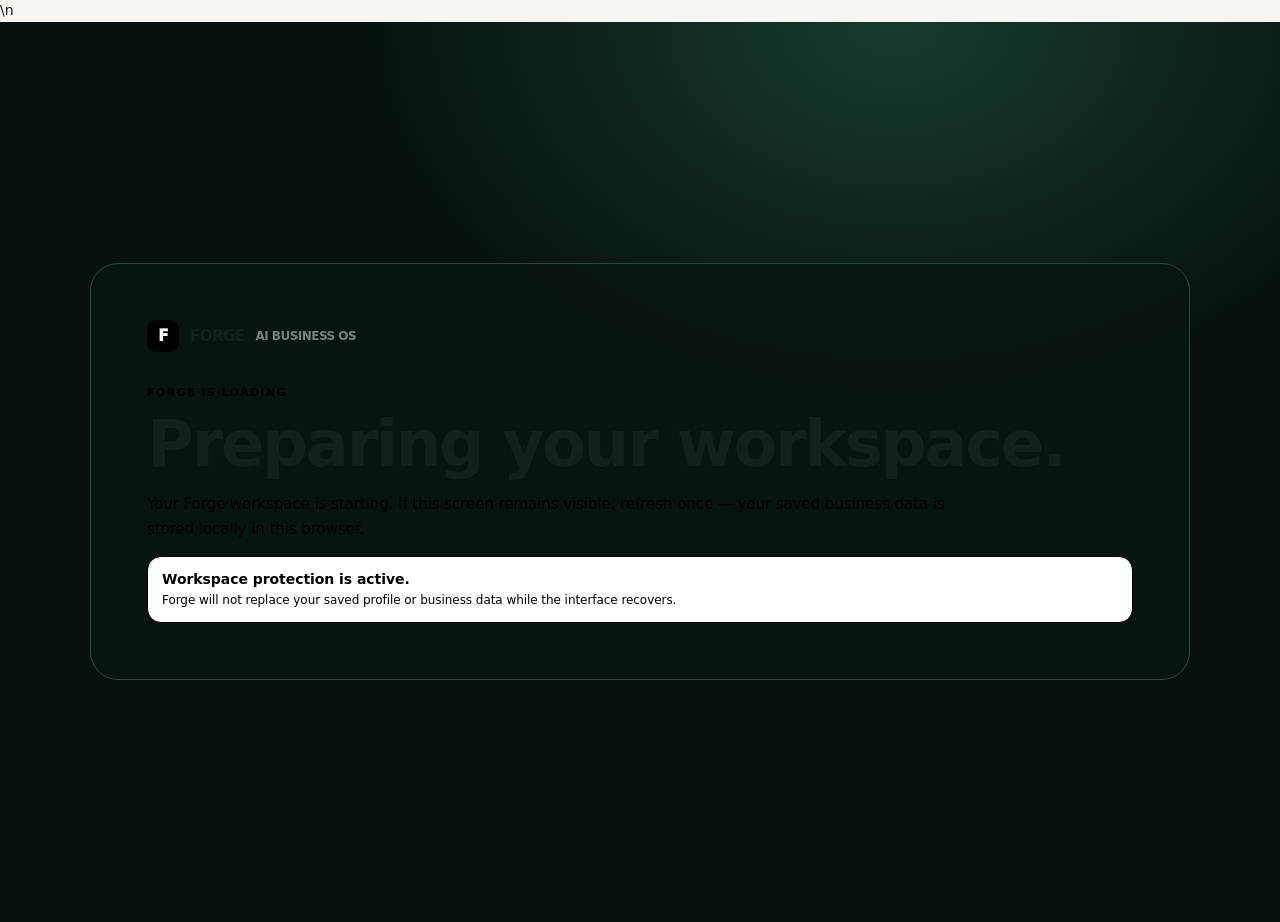
==== commit 1737c61e: "Bust Forge app JavaScript cache" ====
--- a/index.html
+++ b/index.html
@@ -282,6 +282,351 @@
 .content-asset-grid{display:grid;grid-template-columns:repeat(4,minmax(0,1fr));gap:12px;margin-top:12px}.content-asset-card{overflow:hidden;padding:0}.content-asset-card .asset-preview{height:180px;display:grid;place-items:center;background:radial-gradient(circle,#34213b,#0d1512);font-size:42px;color:#f29bc0;position:relative;overflow:hidden}.content-asset-card .asset-preview img{width:100%;height:100%;display:block}.content-asset-card .asset-live-tag{position:absolute;left:10px;top:10px;padding:5px 8px;border-radius:999px;background:rgba(5,15,11,.82);border:1px solid rgba(169,238,204,.18);font-size:8px;letter-spacing:.08em;font-weight:900;color:#baf4d3}.content-asset-card .asset-body{padding:14px}.content-asset-card h3{margin:6px 0}.content-asset-card p{font-size:11px;color:#879d93;line-height:1.5}.content-asset-actions{display:flex;gap:7px}.content-asset-actions .btn{flex:1}
 @media(max-width:900px){.content-asset-grid{grid-template-columns:repeat(2,minmax(0,1fr))}.content-engine-callout{align-items:flex-start;flex-direction:column}}@media(max-width:560px){.content-asset-grid{grid-template-columns:1fr}.content-engine-callout .btn{width:100%}}
 
+
+/* PRODUCT LAB — light, premium product review modal */
+.modal.cj-product-review-modal,
+.modal:has(.cj-decision-head){
+  background:rgba(15,23,20,.48)!important;
+  backdrop-filter:blur(7px)!important;
+  -webkit-backdrop-filter:blur(7px)!important;
+}
+.modal:has(.cj-decision-head) .modalbox{
+  width:min(1040px,calc(100vw - 48px))!important;
+  max-height:min(88vh,820px)!important;
+  overflow:auto!important;
+  padding:0!important;
+  background:#ffffff!important;
+  color:#17201c!important;
+  border:1px solid #dce5df!important;
+  border-radius:24px!important;
+  box-shadow:0 28px 90px rgba(16,35,27,.22),0 8px 30px rgba(16,35,27,.12)!important;
+}
+.modal:has(.cj-decision-head) .cj-decision-head{
+  padding:22px 28px 18px!important;
+  margin:0!important;
+  background:linear-gradient(180deg,#fbfdfc 0%,#fff 100%)!important;
+  border-bottom:1px solid #e7ece9!important;
+}
+.modal:has(.cj-decision-head) .cj-decision-head h2{
+  font-size:26px!important;
+  letter-spacing:-.02em!important;
+}
+.modal:has(.cj-decision-head) .cj-decision-head .small{
+  color:#718078!important;
+}
+.modal:has(.cj-decision-head) .cj-modal-close{
+  width:40px!important;height:40px!important;border-radius:12px!important;
+  border:1px solid #dfe7e2!important;background:#fff!important;color:#17201c!important;
+  box-shadow:0 2px 8px rgba(0,0,0,.04)!important;
+}
+.modal:has(.cj-decision-head) .cj-detail-grid{
+  grid-template-columns:minmax(320px,44%) 1fr!important;
+  gap:30px!important;
+  padding:26px 28px 0!important;
+}
+.modal:has(.cj-decision-head) .cj-detail-media{
+  min-height:430px!important;
+  display:flex!important;
+  align-items:center!important;
+  justify-content:center!important;
+  border:1px solid #e5ebe7!important;
+  border-radius:20px!important;
+  background:linear-gradient(145deg,#f7faf8,#f1f5f2)!important;
+  overflow:hidden!important;
+}
+.modal:has(.cj-decision-head) .cj-detail-media>span{
+  left:16px!important;top:16px!important;
+  background:#1f6b51!important;color:#fff!important;
+  box-shadow:0 5px 16px rgba(31,107,81,.18)!important;
+}
+.modal:has(.cj-decision-head) .cj-detail-img{
+  width:100%!important;height:100%!important;max-height:430px!important;
+  min-height:430px!important;object-fit:contain!important;
+  background:transparent!important;border:0!important;border-radius:0!important;
+  padding:18px!important;
+}
+.modal:has(.cj-decision-head) .cj-modal-category{
+  background:#eaf7f0!important;color:#176044!important;border:1px solid #cce9da!important;
+}
+.modal:has(.cj-decision-head) .cj-modal-product-name{
+  font-size:25px!important;line-height:1.22!important;color:#17201c!important;
+}
+.modal:has(.cj-decision-head) .cj-detail-price{
+  color:#176044!important;font-size:36px!important;letter-spacing:-.03em!important;
+}
+.modal:has(.cj-decision-head) .cj-detail-bdt{
+  color:#75827c!important;font-size:12px!important;
+}
+.modal:has(.cj-decision-head) .cj-modal-data{
+  gap:10px!important;border-top:0!important;
+}
+.modal:has(.cj-decision-head) .cj-modal-data>div{
+  min-height:72px!important;
+  padding:13px 14px!important;
+  background:#f8faf9!important;
+  border:1px solid #e1e9e4!important;
+  border-radius:12px!important;
+  color:#68756e!important;
+}
+.modal:has(.cj-decision-head) .cj-modal-data>div b{
+  margin-top:6px!important;color:#17201c!important;font-size:15px!important;
+}
+.modal:has(.cj-decision-head) .cj-modal-data .cj-contribution{
+  background:#e9f7ef!important;border-color:#c8e8d6!important;
+}
+.modal:has(.cj-decision-head) .cj-modal-data .cj-contribution b{
+  color:#176044!important;
+}
+.modal:has(.cj-decision-head) .cj-decision-note{
+  margin:24px 28px 0!important;
+  padding:16px 18px!important;
+  background:#fff8e8!important;
+  border:1px solid #f0dfb5!important;
+  border-left:4px solid #e2a83b!important;
+  border-radius:14px!important;
+}
+.modal:has(.cj-decision-head) .cj-decision-note b{color:#7b5514!important;font-size:13px!important}
+.modal:has(.cj-decision-head) .cj-decision-note span{color:#6e6758!important}
+.modal:has(.cj-decision-head) .cj-modal-actions{
+  margin:24px 28px 28px!important;
+  padding-top:18px!important;
+  border-top:1px solid #e7ece9!important;
+}
+.modal:has(.cj-decision-head) .cj-modal-actions .btn.primary{
+  background:#176044!important;color:#fff!important;border-color:#176044!important;
+  box-shadow:0 7px 18px rgba(23,96,68,.18)!important;
+}
+.modal:has(.cj-decision-head) .cj-modal-actions .btn:not(.primary){
+  background:#fff!important;color:#17201c!important;border:1px solid #d6dfda!important;
+}
+.modal:has(.cj-decision-head) .cj-modal-actions .btn{
+  min-height:44px!important;border-radius:10px!important;padding:0 18px!important;
+}
+@media(max-width:720px){
+  .modal:has(.cj-decision-head) .modalbox{width:calc(100vw - 24px)!important;border-radius:18px!important}
+  .modal:has(.cj-decision-head) .cj-detail-grid{grid-template-columns:1fr!important;padding:18px!important;gap:18px!important}
+  .modal:has(.cj-decision-head) .cj-detail-media{min-height:280px!important}
+  .modal:has(.cj-decision-head) .cj-detail-img{min-height:280px!important;height:280px!important}
+  .modal:has(.cj-decision-head) .cj-decision-head{padding:18px!important}
+  .modal:has(.cj-decision-head) .cj-decision-note,.modal:has(.cj-decision-head) .cj-modal-actions{margin-left:18px!important;margin-right:18px!important}
+}
+
+/* FORGE PRODUCT LAB V2 — editorial ecommerce review */
+.modal:has(.forge-product-review){
+  background:rgba(18,24,21,.58)!important;
+  backdrop-filter:blur(12px)!important;
+  -webkit-backdrop-filter:blur(12px)!important;
+  padding:24px!important;
+}
+.modal:has(.forge-product-review) .modalbox{
+  width:min(1180px,calc(100vw - 48px))!important;
+  max-height:min(900px,calc(100vh - 48px))!important;
+  padding:0!important;
+  overflow:auto!important;
+  background:#fff!important;
+  color:#151a17!important;
+  border:1px solid #e1e6e3!important;
+  border-radius:18px!important;
+  box-shadow:0 36px 100px rgba(0,0,0,.24)!important;
+}
+.forge-review-head{
+  display:flex!important;
+  align-items:center!important;
+  justify-content:space-between!important;
+  gap:24px!important;
+  padding:20px 30px!important;
+  border-bottom:1px solid #e7ebe8!important;
+}
+.forge-review-head-copy{min-width:0!important}
+.forge-review-kicker{
+  margin-bottom:5px!important;
+  color:#718078!important;
+  font-size:10px!important;
+  font-weight:800!important;
+  letter-spacing:.13em!important;
+  text-transform:uppercase!important;
+}
+.forge-review-head h2{
+  margin:0!important;
+  color:#111714!important;
+  font-size:22px!important;
+  line-height:1.15!important;
+  letter-spacing:-.025em!important;
+}
+.forge-review-head p{
+  margin:5px 0 0!important;
+  color:#7a857f!important;
+  font-size:12px!important;
+}
+.forge-review-close{
+  flex:0 0 auto!important;
+  width:40px!important;height:40px!important;
+  display:grid!important;place-items:center!important;
+  border:1px solid #dfe5e1!important;
+  border-radius:10px!important;
+  background:#fff!important;color:#17201c!important;
+  font-size:19px!important;line-height:1!important;
+}
+.forge-review-close:hover{background:#f4f7f5!important}
+.forge-review-main{
+  display:grid!important;
+  grid-template-columns:minmax(420px,1.05fr) minmax(420px,.95fr)!important;
+  gap:0!important;
+  min-height:560px!important;
+}
+.forge-review-gallery{
+  position:relative!important;
+  padding:28px!important;
+  border-right:1px solid #e7ebe8!important;
+  background:#f7f8f6!important;
+}
+.forge-review-image-stage{
+  height:100%!important;min-height:500px!important;
+  display:grid!important;place-items:center!important;
+  position:relative!important;
+  overflow:hidden!important;
+  border:1px solid #e4e9e6!important;
+  border-radius:14px!important;
+  background:#fff!important;
+}
+.forge-review-image{
+  width:100%!important;height:100%!important;
+  min-height:500px!important;
+  object-fit:contain!important;
+  padding:34px!important;
+  background:#fff!important;
+}
+.forge-review-live{
+  position:absolute!important;left:16px!important;top:16px!important;z-index:3!important;
+  display:inline-flex!important;align-items:center!important;gap:7px!important;
+  padding:7px 10px!important;border-radius:999px!important;
+  background:#173f30!important;color:#fff!important;
+  font-size:9px!important;font-weight:800!important;letter-spacing:.08em!important;
+  text-transform:uppercase!important;
+  box-shadow:0 6px 18px rgba(23,63,48,.16)!important;
+}
+.forge-review-live i{width:6px!important;height:6px!important;border-radius:50%!important;background:#78dfa8!important}
+.forge-review-rec{
+  position:absolute!important;right:16px!important;top:16px!important;z-index:3!important;
+  width:34px!important;height:34px!important;display:grid!important;place-items:center!important;
+  border:1px solid #e1e7e3!important;border-radius:9px!important;
+  background:rgba(255,255,255,.94)!important;color:#59655f!important;
+  font-size:10px!important;font-weight:800!important;
+}
+.forge-review-details{
+  padding:30px!important;
+  background:#fff!important;
+}
+.forge-review-category{
+  display:inline-flex!important;align-items:center!important;
+  padding:6px 9px!important;
+  border-radius:6px!important;
+  background:#f0f6f2!important;
+  border:1px solid #d8e7de!important;
+  color:#286047!important;
+  font-size:10px!important;font-weight:750!important;
+}
+.forge-review-title{
+  margin:14px 0 14px!important;
+  max-width:560px!important;
+  color:#111714!important;
+  font-size:30px!important;line-height:1.14!important;
+  letter-spacing:-.035em!important;
+}
+.forge-review-price-row{
+  display:flex!important;align-items:flex-end!important;justify-content:space-between!important;
+  gap:16px!important;padding-bottom:20px!important;
+  border-bottom:1px solid #e7ebe8!important;
+}
+.forge-review-price{
+  color:#176044!important;
+  font-size:38px!important;line-height:1!important;font-weight:850!important;
+  letter-spacing:-.04em!important;
+}
+.forge-review-price-note{
+  margin-top:7px!important;color:#7b857f!important;font-size:11px!important;
+}
+.forge-review-source{
+  color:#7a857f!important;font-size:10px!important;text-align:right!important;white-space:nowrap!important;
+}
+.forge-review-section-title{
+  margin:22px 0 10px!important;
+  color:#69746e!important;font-size:10px!important;font-weight:800!important;
+  letter-spacing:.12em!important;text-transform:uppercase!important;
+}
+.forge-review-economics{
+  display:grid!important;grid-template-columns:1fr 1fr!important;
+  border-top:1px solid #e7ebe8!important;border-left:1px solid #e7ebe8!important;
+}
+.forge-review-metric{
+  min-height:76px!important;padding:13px 14px!important;
+  border-right:1px solid #e7ebe8!important;border-bottom:1px solid #e7ebe8!important;
+  background:#fff!important;
+}
+.forge-review-metric span{
+  display:block!important;color:#7b857f!important;font-size:10px!important;
+}
+.forge-review-metric b{
+  display:block!important;margin-top:7px!important;color:#171d19!important;
+  font-size:16px!important;font-weight:750!important;
+}
+.forge-review-metric small{
+  display:block!important;margin-top:3px!important;color:#9aa39e!important;font-size:9px!important;
+}
+.forge-review-metric.is-positive{background:#f0f8f3!important}
+.forge-review-metric.is-positive b{color:#176044!important}
+.forge-review-signals{
+  display:grid!important;grid-template-columns:1fr 1fr!important;gap:8px!important;
+}
+.forge-review-signal{
+  padding:11px 12px!important;border:1px solid #e3e9e5!important;border-radius:9px!important;
+  background:#fafbfa!important;
+}
+.forge-review-signal span{display:block!important;color:#7b857f!important;font-size:9px!important;text-transform:uppercase!important;letter-spacing:.06em!important}
+.forge-review-signal b{display:block!important;margin-top:4px!important;color:#18201b!important;font-size:12px!important}
+.forge-review-next{
+  margin:0 30px 24px!important;
+  padding:16px 18px!important;
+  display:grid!important;grid-template-columns:auto 1fr!important;gap:12px!important;
+  border:1px solid #dfe9e3!important;border-radius:12px!important;
+  background:#f5f9f6!important;
+}
+.forge-review-next-icon{
+  width:30px!important;height:30px!important;display:grid!important;place-items:center!important;
+  border-radius:8px!important;background:#dceee4!important;color:#176044!important;font-weight:900!important;
+}
+.forge-review-next b{display:block!important;color:#1b2922!important;font-size:12px!important}
+.forge-review-next span{display:block!important;margin-top:4px!important;color:#69766f!important;font-size:11px!important;line-height:1.5!important}
+.forge-review-footer{
+  display:flex!important;align-items:center!important;justify-content:flex-end!important;gap:9px!important;
+  padding:18px 30px!important;border-top:1px solid #e7ebe8!important;
+  background:#fff!important;position:sticky!important;bottom:0!important;z-index:5!important;
+}
+.forge-review-footer .btn{
+  min-height:44px!important;padding:0 18px!important;border-radius:9px!important;
+}
+.forge-review-footer .btn.primary{
+  background:#176044!important;color:#fff!important;border-color:#176044!important;
+  box-shadow:0 6px 16px rgba(23,96,68,.15)!important;
+}
+.forge-review-footer .btn:not(.primary){
+  background:#fff!important;color:#27332d!important;border:1px solid #d8e0db!important;
+}
+@media(max-width:850px){
+  .modal:has(.forge-product-review){padding:12px!important}
+  .modal:has(.forge-product-review) .modalbox{width:calc(100vw - 24px)!important;max-height:calc(100vh - 24px)!important}
+  .forge-review-main{grid-template-columns:1fr!important}
+  .forge-review-gallery{border-right:0!important;border-bottom:1px solid #e7ebe8!important}
+  .forge-review-image-stage,.forge-review-image{min-height:340px!important;height:340px!important}
+  .forge-review-title{font-size:25px!important}
+}
+@media(max-width:560px){
+  .forge-review-head,.forge-review-details{padding:18px!important}
+  .forge-review-gallery{padding:18px!important}
+  .forge-review-next{margin:0 18px 18px!important}
+  .forge-review-footer{padding:14px 18px!important}
+  .forge-review-footer .btn{flex:1!important}
+}
 </style></style>
 
 <style id="forge-brand-studio">
@@ -901,2096 +1246,9 @@
 @media(max-width:700px){body[data-page="ideas"] .fit-body{grid-template-columns:1fr}body[data-page="ideas"] .fit-side{border-left:0;border-top:1px solid var(--line)}body[data-page="ideas"] .fit-checks{grid-template-columns:1fr}body[data-page="ideas"] .fit-checks>div:nth-child(odd){border-right:0}body[data-page="ideas"] .fit-checks>div:nth-child(even){padding-left:0}body[data-page="ideas"] .fit-modal-foot{align-items:flex-start;flex-direction:column}}
 </style></head>
 <body>
-<div id="app"><div class="onboarding"><div class="onboarding-card"><div class="brand"><div class="mark">F</div>FORGE <small>AI BUSINESS OS</small></div><div class="eyebrow" style="margin-top:32px">FORGE IS LOADING</div><div class="h1">Preparing your workspace.</div><p class="sub">Your Forge workspace is starting. If this screen remains visible, refresh once — your saved business data is stored locally in this browser.</p><div class="notice"><b>Workspace protection is active.</b><div class="small">Forge will not replace your saved profile or business data while the interface recovers.</div></div></div></div></div><script>
-/* FORGE STARTUP — wait for the application to finish loading; never overwrite a healthy render */
-(function(){
-  window.__forgeRendered=false;
-  window.__forgeBootError="";
-  window.__forgeBootStarted=Date.now();
-  function captureError(e){
-    window.__forgeBootError=(e&&e.message)||String(e||"Forge startup error");
-  }
-  window.addEventListener("error",captureError);
-  window.addEventListener("unhandledrejection",function(e){captureError(e&&e.reason)});
-  function showRecovery(){
-    if(window.__forgeRendered)return;
-    var app=document.getElementById("app");
-    if(!app)return;
-    var detail=String(window.__forgeBootError||"The workspace did not finish initializing.");
-    var safe=detail.replace(/[<>&]/g,function(c){return c==="&"?"&amp;":c===">"?"&gt;":"&lt;"});
-    app.innerHTML="<div class='onboarding'><div class='onboarding-card'><div class='brand'><div class='mark'>F</div>FORGE <small>AI BUSINESS OS</small></div><div class='eyebrow' style='margin-top:32px'>FORGE RECOVERY</div><div class='h1'>Your workspace is ready to retry.</div><p class='sub'>Forge is taking longer than expected to start. Your saved business data has not been replaced.</p><div class='notice'><b>Workspace protection is active.</b><div class='small'>No business profile or product data was deleted.</div></div><div class='actions' style='margin-top:18px'><button class='btn primary' onclick='location.reload()'>Retry Forge →</button></div><div class='small' style='margin-top:14px;opacity:.55'>Startup detail: "+safe+"</div></div></div>";
-  }
-  function boot(){
-    if(window.__forgeRendered)return;
-    try{
-      if(typeof render==="function"){
-        render();
-        if(window.__forgeRendered)return;
-      }
-    }catch(e){captureError(e)}
-    if(Date.now()-window.__forgeBootStarted<15000){
-      setTimeout(boot,250);
-    }else{
-      showRecovery();
-    }
-  }
-  setTimeout(boot,50);
-})();
-</script>
-<script>
-const STORAGE_KEY="forge_profile_v3";
-const DEFAULT_PROFILE={budget:0,age:0,income:0,expenses:0,reserve:0,market:"Bangladesh",city:"",occupation:"",experience:"Beginner",skills:"",workStyle:"Builder",category:"Open to anything",goal:"Profit + growth",risk:"Balanced",riskCapacity:"Medium",lossTolerance:0,time:0,targetIncome:0,model:"Open to recommendations"};
-let saved=null;try{saved=JSON.parse(localStorage.getItem(STORAGE_KEY)||"null")}catch(e){}
-const savedQueue=Array.isArray(saved?.sourcingQueue)?saved.sourcingQueue:[];
-const state={page:saved?.locked?"home":"onboarding",business:saved?.business||null,profile:saved?.profile||DEFAULT_PROFILE,profileLocked:!!saved?.locked,selectedProduct:savedQueue.length?(saved?.selectedProduct||savedQueue[0]):null,selectedOpportunityName:saved?.selectedOpportunityName||null,planStatus:savedQueue.length?(saved?.planStatus||null):null,planRequestedAt:savedQueue.length?(saved?.planRequestedAt||null):null,planEtaMinutes:savedQueue.length?(Number(saved?.planEtaMinutes||0)):0,planEtaSeconds:savedQueue.length?(Number(saved?.planEtaSeconds||0)):0,sourcingQueue:savedQueue,brandStudio:saved?.brandStudio||{},storeLaunch:saved?.storeLaunch||{},contentRequests:saved?.contentRequests||[],contentAssets:saved?.contentAssets||[],contentAutomation:saved?.contentAutomation||{},chat:[["ai","I am your AI co-founder. Your locked profile is the foundation for every recommendation. I will not change it when ranking businesses or products."]]};
-function persistProfile(){localStorage.setItem(STORAGE_KEY,JSON.stringify({locked:true,profile:state.profile,business:state.business,selectedProduct:state.selectedProduct,selectedOpportunityName:state.selectedOpportunityName,planStatus:state.planStatus,planRequestedAt:state.planRequestedAt,planEtaMinutes:state.planEtaMinutes,planEtaSeconds:state.planEtaSeconds,sourcingQueue:state.sourcingQueue,brandStudio:state.brandStudio||{},storeLaunch:state.storeLaunch||{},contentRequests:state.contentRequests||[],contentAssets:state.contentAssets||[],contentAutomation:state.contentAutomation||{},billing:state.billing||{},billingInvoice:state.billingInvoice||null}))}
-function clearProfileForDemo(){localStorage.removeItem(STORAGE_KEY);location.reload()}
-
-const navItems=[["home","⌂","Overview"],["advisor","✦","AI Advisor"],["ideas","◈","Business Finder"],["products","□","Product Lab"],["plan","▤","Business Plan"],["orders","↗","Orders"],["brand","✺","Brand Studio"],["store","▱","Store Launch"],["content","✦","Content Library"],["marketing","◎","AI Marketing"],["billing","▣","Billing & Budget"],["support","◌","AI Customer Support"],["analytics","⌁","Analytics & Decisions"]];
-const BDT=n=>"৳"+Number(n||0).toLocaleString("en-BD");
-const pct=n=>Math.round(Number(n)||0)+"%";
-function nav(){return navItems.map(x=>"<button class='nav "+(state.page===x[0]?"active":"")+"' onclick=\"go('"+x[0]+"')\"><span class='ico'>"+x[1]+"</span>"+x[2]+"</button>").join("")}
-function forgePageGuide(){
- const b=state.business||{},p=state.profile||{};
- const titles={
-  home:["Lean launch mode","Comparing paths against your capital, time, and risk limits."],
-  advisor:["Ask Forge what the numbers say.","Use your current profile and business context to pressure-test decisions."],
-  ideas:["Find a business you can actually start.","Compare practical paths against the money, time, experience, and risk you can commit."],
-  products:["Research products before you buy.","Check supplier options, landed economics, and demand before committing stock."],
-  plan:["Turn the opportunity into a plan.","Connect the chosen path to pricing, marketing, milestones, and operating assumptions."],
-  orders:["Track what's selling.","Keep order flow, revenue, and fulfillment decisions visible in one place."],
-  brand:["Build a brand customers can recognize.","Shape the identity, positioning, and customer-facing system around the business."],
-  store:["Prepare the storefront for launch.","Turn the chosen business direction into a launch-ready store and operating setup."],
-  content:["Build a repeatable content system.","Organize product-led content so the business can publish consistently."],
-  marketing:["Put marketing decisions behind the numbers.","Plan campaigns around the offer, audience, economics, and measurable next actions."],
-  billing:["Know where the money is going.","Keep spend, budget, invoices, and launch economics visible."],
-  support:["Give customers fast, consistent answers.","Use Forge's business context to structure reliable customer support."],
-  analytics:["Track what's selling and what needs a decision.","Read the business signals that should change what you do next."]
- };
- if(state.page==="advisor")return ""; const t=titles[state.page]||titles.home;
- return "<div class='forge-page-header'><div><h1>"+t[0]+"</h1><p>"+t[1]+"</p></div><button class='btn secondary' onclick='openWizard()'>Change inputs</button></div>";
-}
-
-function shell(c){
- let b=state.business;
- return "<header class='top'><div class='brand'><div class='mark'>F</div>FORGE <small>AI BUSINESS OS</small></div><div class='topright'><span class='pill online'><span id='forgeStatusText'>AI is online</span></span><button class='pill' onclick='openWizard()'>New business</button><div class='avatar'>M</div></div></header><button class='corner-tab' onclick='toggleCorner()'>Categories</button><aside id='cornerPanel' class='corner-panel'><div class='row' style='justify-content:space-between'><div><div class='eyebrow'>Forge workspace</div><h3>Categories & tools</h3><div class='small'>Tap to open. Tap again to close.</div></div><button class='btn' onclick='toggleCorner()'>Close</button></div><div class='navlabel'>Business workflow</div>"+nav()+"</aside><div class='layout'><aside class='side'><div class='navlabel'>Business workspace</div>"+nav()+"<div class='navlabel' style='margin-top:18px'>Your business</div><div class='business-mini'><div class='row'><div class='bizicon'>◈</div><div><b>"+(b?esc(b.name):"No business yet")+"</b><div class='small'>"+(b?"AI plan · active":"Start your first venture")+"</div></div></div><div class='progress' style='margin-top:12px'><i style='width:'+(b?68:0)+'%'></i></div></div></aside><main class='main'>"+forgeContextBar()+forgePageGuide()+c+"</main></div>";
-}
-function forgeContextBar(){
- const p=state.profile||{},b=state.business||{};
- const cap=Math.max(0,Number(p.budget||b.budget||0)-Number(p.reserve||0));
- return "<div class='forge-context'><div class='context-business'><b>"+esc(b.name||businessName(p.category||"Fashion & accessories"))+"</b><span>"+esc(p.market||"Bangladesh")+"</span><span>"+esc(p.category||"Fashion & accessories")+"</span></div><div class='context-stats'><div><span>Deployable</span><b>"+BDT(cap)+"</b></div><div><span>Time</span><b>"+Number(p.time||0)+"h / week</b></div><div><span>Risk</span><b>"+esc(p.risk||"Balanced")+"</b></div></div></div>";
-}
-
-function toggleCorner(){document.getElementById("cornerPanel").classList.toggle("open")}
-function home(){
-  const b=state.business||{}, p=state.profile||{}, cap=Math.max(0,Number(p.budget||b.budget||0)-Number(p.reserve||0));
-  const all=typeof opportunities==="function"?opportunities():[];
-  const fallback=[{name:"Commission-based selling",fit:78,cap:0,time:4,risk:"Low",model:"Commission",thesis:"Sell an existing product or service without carrying inventory.",experience:"Beginner"},{name:"Social media service",fit:74,cap:0,time:5,risk:"Low",model:"Service",thesis:"Turn an existing skill into a focused service offer.",experience:"Beginner"},{name:"Pre-order custom products",fit:68,cap:5000,time:7,risk:"Low",model:"Pre-order",thesis:"Validate demand before committing to a larger stock purchase.",experience:"Beginner"}];
-  const shortlist=(all.length?all:fallback).slice(0,3);
-  const capitalText=x=>Number(x.cap||0)===0?"No inventory required":Number(x.cap||0)<=cap?"Within available capital":"Needs more capital";
-  const rationale=x=>Number(x.cap||0)<=cap?"The estimated starting requirement fits the capital Forge can currently deploy.":(x.model==="Service"||x.model==="Commission")?"Can be tested without purchasing inventory first.":x.model==="Pre-order"?"Demand can be tested before committing to a larger stock purchase.":"Forge is keeping this path visible because the estimated launch requires more capital than the current launch envelope.";
-  const rows=shortlist.map((x,i)=>"<article class='decision-path "+(i===0?"is-primary":"")+"'><div class='path-main'><div class='path-heading'><div><span class='path-dot "+(i===0?"active":"")+"'></span><h3>"+esc(x.name)+"</h3></div><div class='path-match "+(i===0?"dominant":"")+"'><strong>"+Math.round(Number(x.fit||0))+"%</strong><span>match</span></div></div><p class='path-thesis'>"+esc(x.thesis||"A business path Forge can evaluate against your current constraints.")+"</p><div class='path-data'><div><span>Starting capital</span><b>"+capitalText(x)+"</b></div><div><span>Time</span><b>"+Number(x.time||0)+"h / week</b></div><div><span>Risk</span><b>"+esc(x.risk||"Not set")+"</b></div><div><span>Model</span><b>"+esc(x.model||"Business")+"</b></div></div><div class='forge-read'><b>Forge's read</b><p>"+esc(rationale(x))+" "+(x.experience?"Experience fit: "+esc(p.experience===x.experience?"aligned":"manageable with support")+".":"")+"</p></div><div class='path-actions'><button class='btn primary' onclick=\"selectOpportunity('"+String(x.name).replace(/'/g,"\\'")+"')\">Open opportunity</button><button class='btn' onclick=\"openFitModal('"+x.name.replace(/'/g,"\\'")+"')\">Why it fits</button>></div></div></article>").join("");
-  return "<div class='decision-dashboard'><header class='decision-header'><div><h1>Lean launch mode</h1><p>Comparing paths against your capital, time, and risk limits.</p></div><div class='decision-stats'><div><span>Available capital</span><strong>"+BDT(cap)+"</strong></div><div><span>Time available</span><strong>"+Number(p.time||0)+"h / week</strong></div><div><span>Risk profile</span><strong>"+esc(p.risk||"Not set")+"</strong></div></div></header><div class='decision-layout'><main><section class='paths-section'><div class='section-title'><div><h2>Paths worth evaluating</h2><p>Ranked against the inputs you gave Forge. The first path is the strongest current profile match.</p></div></div><div class='decision-paths'>"+rows+"</div></section></main><aside class='decision-aside'><section><h3>How Forge decides</h3><p>Each path is checked against four practical constraints before it reaches your shortlist.</p><div class='decision-factor'><b>Capital</b><span>Can the first test happen within the money you can actually deploy?</span></div><div class='decision-factor'><b>Time</b><span>Does the weekly workload fit the time you said you can give?</span></div><div class='decision-factor'><b>Experience</b><span>Does the model match your current experience, or can Forge support the gap?</span></div><div class='decision-factor'><b>Risk</b><span>Is the exposure consistent with the risk level you selected?</span></div></section><section class='active-profile'><h3>Active profile</h3><p>"+esc(p.category||"Open to anything")+" · "+esc(p.market||"Primary market not set")+"</p><div><span>Goal</span><b>"+esc(p.goal||"Not set")+"</b></div><div><span>Experience</span><b>"+esc(p.experience||"Not set")+"</b></div><button class='btn' onclick='openWizard()'>Change inputs</button></section></aside></div></div>";
-}
-function ensureForgeModalHost(){
-  let modal=document.getElementById("modal");
-  if(modal)return modal;
-  modal=document.createElement("div");
-  modal.id="modal";
-  modal.className="modal";
-  modal.setAttribute("role","dialog");
-  modal.setAttribute("aria-modal","true");
-  modal.innerHTML="<div id='modalbox' class='modalbox'></div>";
-  document.body.appendChild(modal);
-  return modal;
-}
-function openWizard(){
- if(window.__forgeWizardOpen)return;
- window.__forgeWizardOpen=true;
- const modal=ensureForgeModalHost();
- const onboarding=document.querySelector(".onboarding");
- if(onboarding)onboarding.classList.add("wizard-underlay-hidden");
- if(state.profileLocked){
-  document.getElementById("modalbox").innerHTML="<div><div class='row' style='justify-content:space-between'><div><div class='eyebrow'>Identity locked</div><h2 style='margin:6px 0'>Your Forge profile is fixed.</h2><div class='small'>These inputs control your recommendations. They are not editable from the dashboard.</div></div><button class='btn' onclick='closeModal()'>✕</button></div><div class='locked-profile'>"+profileSummary()+"</div><div class='notice'><b>Why locked?</b><p class='small'>If your real financial or personal situation changes materially, Forge should reassess the profile instead of letting individual recommendations be manipulated.</p></div><div class='actions' style='justify-content:flex-end;margin-top:20px'><button class='btn primary' onclick='closeModal();go(\"ideas\")'>Continue to Business Finder →</button></div></div>";
-  document.getElementById("modal").classList.add("open");return;
- }
- let step=1,d={...DEFAULT_PROFILE};
- function draw(){
-   const back=step>1?"<button id='wizardBackBtn' type='button' class='btn'>← Back</button>":"";
-   const next=step<5?"Continue →":"Lock my profile & enter Forge →";
-   document.getElementById("modalbox").innerHTML="<div><div class='row' style='justify-content:space-between'><div><div class='eyebrow'>Forge onboarding · "+step+" / 5</div><h2 style='margin:6px 0'>Let's understand the entrepreneur first.</h2><div class='small'>No dashboard until this profile is complete. Your answers become locked decision inputs.</div></div></div><div class='progress' style='margin:18px 0'><i style='width:"+(step*20)+"%'></i></div>"+wizardStep(step,d)+"<div class='actions' style='justify-content:flex-end;margin-top:22px'>"+back+"<button id='wizardContinueBtn' type='button' class='btn primary'>"+next+"</button></div></div>";
-   const backBtn=document.getElementById("wizardBackBtn");
-   const continueBtn=document.getElementById("wizardContinueBtn");
-   if(backBtn)backBtn.addEventListener("click",function(e){e.preventDefault();e.stopPropagation();wizardBack()});
-   if(continueBtn)continueBtn.addEventListener("click",function(e){e.preventDefault();e.stopPropagation();step<5?wizardNext():finishWizard()});
-   document.getElementById("modalbox")?.querySelectorAll("input,select,textarea").forEach(function(el){
-     el.addEventListener("input",function(){el.classList.remove("wizard-field-error");el.nextElementSibling?.classList.contains("wizard-error-msg")&&el.nextElementSibling.remove()});
-     el.addEventListener("change",function(){el.classList.remove("wizard-field-error");el.nextElementSibling?.classList.contains("wizard-error-msg")&&el.nextElementSibling.remove()});
-   });
- }
- window.wizardBack=()=>{if(step>1){step--;draw()}};
- window.wizardNext=()=>{captureWizard();if(!validateWizard(step))return;step++;draw()};
- window.captureWizard=()=>{["budget","age","income","expenses","reserve","market","city","occupation","experience","skills","workStyle","category","goal","risk","riskCapacity","lossTolerance","time","targetIncome","model"].forEach(k=>{let e=document.getElementById("w"+k);if(e)d[k]=e.type==="number"?Number(e.value):e.value})};
- window.clearWizardErrors=()=>{
-   document.querySelectorAll(".wizard-field-error").forEach(e=>e.classList.remove("wizard-field-error"));
-   document.querySelectorAll(".wizard-error-msg").forEach(e=>e.remove());
-   document.querySelectorAll(".wizard-required-note").forEach(e=>e.remove());
- };
- window.showWizardErrors=(keys)=>{
-   clearWizardErrors();
-   let first=null;
-   keys.forEach(k=>{
-     const el=document.getElementById("w"+k);
-     if(!el)return;
-     el.classList.add("wizard-field-error");
-     const msg=document.createElement("div");
-     msg.className="wizard-error-msg";
-     msg.textContent="Please fill this field before continuing.";
-     el.insertAdjacentElement("afterend",msg);
-     if(!first)first=el;
-   });
-   if(keys.length){
-     const note=document.createElement("div");
-     note.className="wizard-required-note";
-     note.textContent="Please fill in the highlighted required field"+(keys.length>1?"s":"")+" before going to the next step.";
-     document.getElementById("modalbox")?.querySelector(".actions")?.insertAdjacentElement("beforebegin",note);
-     first?.focus();
-     first?.scrollIntoView({behavior:"smooth",block:"center"});
-     toast("Please fill the highlighted required fields");
-     return false;
-   }
-   return true;
- };
- window.validateWizard=(s)=>{
-   const required=s===1?["budget","income","expenses","reserve"]:s===2?["age","city","occupation","time"]:s===3?["risk","riskCapacity","lossTolerance"]:[];
-   const invalid=[];
-   for(const k of required){
-     const el=document.getElementById("w"+k);
-     if(!el)continue;
-     const v=el.value;
-     const numeric=["budget","income","expenses","reserve","age","time","lossTolerance"].includes(k);
-     const bad=numeric
-       ?(v===""||v===null||Number.isNaN(Number(v))||Number(v)<0||(k==="age"&&Number(v)<18)||(k==="time"&&Number(v)<=0))
-       :!String(v||"").trim();
-     if(bad)invalid.push(k);
-   }
-   return showWizardErrors(invalid);
- };
- window.finishWizard=()=>{captureWizard();if(!validateWizard(5))return;const reality=forgeRealityCheck(d);state.profile={...d,reality};state.business={name:businessName(d.category),budget:Math.max(0,Number(d.budget||0)-Number(d.reserve||0)),market:d.market,category:d.category,age:d.age,income:d.income,goal:d.goal,risk:d.risk,time:d.time,targetMargin:categoryMargin(d.category),planMode:planMode(d),realityMode:reality.mode,realitySeverity:reality.severity,realityFlags:reality.flags};state.profileLocked=true;state.page="ideas";persistProfile();closeModal();render();toast("Profile locked — Forge is now personalized to you")};
- document.getElementById("modal").classList.add("open");draw();
-}
-function profileSummary(){
- const p=state.profile;
- const rr=forgeRealityCheck(p);
- return "<div class='notice span12' style='margin-bottom:14px'><b>Forge mode: "+rr.mode.replace("-", " ")+"</b><div class='small'>"+rr.label+". Forge uses your inputs as constraints rather than assuming every business can fit.</div></div><div class='grid'><div class='locked-item span4'><div class='label'>Business capital</div><div class='v'>"+BDT(p.budget)+"</div></div><div class='locked-item span4'><div class='label'>Monthly income</div><div class='v'>"+BDT(p.income)+"</div></div><div class='locked-item span4'><div class='label'>Monthly expenses</div><div class='v'>"+BDT(p.expenses)+"</div></div><div class='locked-item span4'><div class='label'>Age</div><div class='v'>"+p.age+"</div></div><div class='locked-item span4'><div class='label'>Risk profile</div><div class='v'>"+p.risk+" · "+p.riskCapacity+" capacity</div></div><div class='locked-item span4'><div class='label'>Loss tolerance</div><div class='v'>"+BDT(p.lossTolerance)+"</div></div><div class='locked-item span4'><div class='label'>Experience</div><div class='v'>"+p.experience+"</div></div><div class='locked-item span4'><div class='label'>Available time</div><div class='v'>"+p.time+"h/week</div></div><div class='locked-item span4'><div class='label'>Business focus</div><div class='v'>"+p.category+"</div></div></div>";
-}
-function wizardStep(s,d){
- if(s===1)return "<h3>1 · Money & financial reality</h3><p class='small'>Use real numbers. Forge uses them to protect your personal cash flow and business budget.</p><div class='grid'><div class='span6 field'><label>Business capital you can deploy *</label><input class='input' id='wbudget' type='number' min='0' value='"+(d.budget||"")+"' placeholder='e.g. 200000'></div><div class='span6 field'><label>Monthly personal income *</label><input class='input' id='wincome' type='number' min='0' value='"+(d.income||"")+"' placeholder='e.g. 60000'></div><div class='span6 field'><label>Monthly personal expenses *</label><input class='input' id='wexpenses' type='number' min='0' value='"+(d.expenses||"")+"' placeholder='e.g. 35000'></div><div class='span6 field'><label>Emergency reserve you will NOT invest *</label><input class='input' id='wreserve' type='number' min='0' value='"+(d.reserve||"")+"' placeholder='e.g. 100000'></div></div>";
- if(s===2)return "<h3>2 · Who you are</h3><p class='small'>This determines how much complexity Forge should put on your plate.</p><div class='grid'><div class='span4 field'><label>Age *</label><input class='input' id='wage' type='number' min='18' value='"+(d.age||"")+"' placeholder='28'></div><div class='span4 field'><label>City / location *</label><input class='input' id='wcity' value='"+(d.city||"")+"' placeholder='Dhaka'></div><div class='span4 field'><label>Occupation *</label><input class='input' id='woccupation' value='"+(d.occupation||"")+"' placeholder='Job / student / business'></div><div class='span4 field'><label>Business experience</label><select class='input' id='wexperience'><option>Beginner</option><option>Some experience</option><option>Experienced</option><option>Serial entrepreneur</option></select></div><div class='span4 field'><label>Hours available per week *</label><input class='input' id='wtime' type='number' min='1' value='"+(d.time||"")+"' placeholder='15'></div><div class='span4 field'><label>Work style</label><select class='input' id='wworkStyle'><option>Builder</option><option>Seller</option><option>Operator</option><option>Creator</option><option>Analyst</option><option>Hybrid</option></select></div><div class='span12 field'><label>Skills / interests</label><input class='input' id='wskills' value='"+(d.skills||"")+"' placeholder='e.g. fashion, sales, design, sourcing, food, technology'></div></div>";
- if(s===3)return "<h3>3 · Your risk profile</h3><p class='small'>Forge separates what you <b>want</b> to risk from what you can realistically afford to lose.</p><div class='grid'><div class='span4 field'><label>Risk appetite</label><select class='input' id='wrisk'><option>Conservative</option><option>Balanced</option><option>Growth</option><option>Aggressive</option></select></div><div class='span4 field'><label>Risk capacity</label><select class='input' id='wriskCapacity'><option>Low</option><option>Medium</option><option>High</option></select></div><div class='span4 field'><label>Maximum comfortable loss *</label><input class='input' id='wlossTolerance' type='number' min='0' value='"+(d.lossTolerance||"")+"' placeholder='e.g. 50000'></div></div><div class='grid' style='margin-top:4px'><div class='span4 choice'><b>Conservative</b><p class='small'>Protect capital. Prefer low inventory and service/pre-order models.</p></div><div class='span4 choice'><b>Growth</b><p class='small'>Accept controlled losses to find scalable products.</p></div><div class='span4 choice'><b>Aggressive</b><p class='small'>Able to test larger inventory and brand bets when capital supports it.</p></div></div>";
- if(s===4)return "<h3>4 · What should Forge build around?</h3><div class='grid'><div class='span6 field'><label>Preferred category</label><select class='input' id='wcategory'><option>Open to anything</option><option>Fashion & accessories</option><option>Beauty & personal care</option><option>Home & living</option><option>Electronics</option><option>Food & beverage</option><option>Sports & fitness</option><option>Services / digital</option></select></div><div class='span6 field'><label>Primary goal</label><select class='input' id='wgoal'><option>Profit + growth</option><option>Low-risk side income</option><option>Long-term brand</option><option>Fastest revenue</option><option>Replace my salary</option></select></div><div class='span6 field'><label>Preferred business model</label><select class='input' id='wmodel'><option>Open to recommendations</option><option>Online product selling</option><option>Private label</option><option>Reselling</option><option>Service business</option><option>Wholesale / distribution</option></select></div><div class='span6 field'><label>Target additional monthly income</label><input class='input' id='wtargetIncome' type='number' min='0' value='"+(d.targetIncome||"")+"' placeholder='e.g. 50000'></div><div class='span6 field'><label>Primary market</label><select class='input' id='wmarket'><option>Bangladesh</option><option>India</option><option>UAE</option><option>Saudi Arabia</option><option>USA</option></select></div></div>";
- return "<h3>5 · Confirm before Forge unlocks</h3><div class='notice'><b>Your profile becomes locked after you continue.</b><p class='small'>Forge will use this profile to rank opportunities, set conservative planning assumptions, choose product priorities and generate a business plan. Product economics shown later are read-only.</p></div><div class='locked-profile' style='margin-top:15px'>"+profileSummaryFor(d)+"</div><div class='danger notice' style='margin-top:15px'><b>Important:</b> Forge will never treat estimated prices, supplier costs or margins as guaranteed. Real sourcing will verify those assumptions later.</div>";
-}
-function profileSummaryFor(p){
- return "<div class='grid'><div class='locked-item span4'><div class='label'>Capital</div><div class='v'>"+BDT(p.budget)+"</div></div><div class='locked-item span4'><div class='label'>Income</div><div class='v'>"+BDT(p.income)+"</div></div><div class='locked-item span4'><div class='label'>Expenses</div><div class='v'>"+BDT(p.expenses)+"</div></div><div class='locked-item span4'><div class='label'>Risk</div><div class='v'>"+p.risk+" / "+p.riskCapacity+"</div></div><div class='locked-item span4'><div class='label'>Time</div><div class='v'>"+p.time+"h/week</div></div><div class='locked-item span4'><div class='label'>Focus</div><div class='v'>"+p.category+"</div></div></div>";
-}
-function planMode(p){const cap=Number(p.budget||0),risk=p.risk;return cap>=1000000&&["Growth","Aggressive"].includes(risk)?"Scale-ready":risk==="Conservative"||p.riskCapacity==="Low"?"Capital-protective":"Validation-first"}
-function categoryMargin(c){return ({"Fashion & accessories":43,"Beauty & personal care":48,"Home & living":46,"Electronics":28,"Food & beverage":35,"Sports & fitness":40}[c]||43)}
-function businessName(c){return ({"Fashion & accessories":"Northstar Goods","Beauty & personal care":"Nura Labs","Home & living":"Hearth & Form","Electronics":"Circuit Lane","Food & beverage":"Daily Harvest Co.","Sports & fitness":"Motion Supply"}[c]||"Northstar Ventures")}
-function closeModal(){
- const modal=document.getElementById("modal");
- if(modal)modal.classList.remove("open");
- window.__forgeWizardOpen=false;
- document.querySelector(".onboarding")?.classList.remove("wizard-underlay-hidden");
-}
-function opportunities(){
- let p=state.profile,cap=Math.max(0,Number(p.budget||0)-Number(p.reserve||0)),base=[
- {name:"Commission-based selling",icon:"🤝",margin:30,cap:0,bep:1,risk:"Low",thesis:"Sell someone else's product or service for a commission, so you do not need to buy inventory first.",time:4,experience:"Beginner",model:"Commission",test:"Find a supplier or business that already offers a commission arrangement, then make the first sale before spending."},
- {name:"Social media service",icon:"📱",margin:70,cap:0,bep:1,risk:"Low",thesis:"Sell a simple social-media service using skills and tools you already have. Forge treats the first test as a service sale, not an inventory launch.",time:5,experience:"Beginner",model:"Service",test:"Get 1 paying customer before spending on tools or ads."},
- {name:"Tutoring / coaching",icon:"🎓",margin:80,cap:0,bep:1,risk:"Low",thesis:"Turn a skill or subject you already know into a simple paid service.",time:4,experience:"Beginner",model:"Service",test:"Find 1 learner willing to pay before buying equipment or software."},
- {name:"Freelance design",icon:"✦",margin:75,cap:0,bep:1,risk:"Low",thesis:"Sell design work directly to businesses and creators using skills and tools you already have.",time:6,experience:"Beginner",model:"Service",test:"Offer one clear service and try to secure the first paid project before spending."},
- {name:"Pre-order custom products",icon:"🎁",margin:45,cap:5,bep:1,risk:"Low",thesis:"Show the product first, collect a real order, then source it. This can test product demand without buying a large stock.",time:7,experience:"Beginner",model:"Pre-order",test:"Get a genuine customer order before committing money to inventory."},
- {name:"Premium carry goods",icon:"👜",margin:48,cap:180000,bep:80,risk:"Low",thesis:"Everyday bags and organizers with strong gifting potential.",time:8,experience:"Beginner",model:"Inventory"},
- {name:"Urban footwear",icon:"👟",margin:42,cap:220000,bep:70,risk:"Medium",thesis:"Locally relevant footwear with controlled SKU depth.",time:10,experience:"Some experience",model:"Inventory"},
- {name:"Home fragrance",icon:"🕯️",margin:52,cap:140000,bep:90,risk:"Low",thesis:"Candles, diffusers and gift sets with manageable first batches.",time:7,experience:"Beginner",model:"Inventory"},
- {name:"Modern watches",icon:"⌚",margin:44,cap:190000,bep:55,risk:"Medium",thesis:"Affordable premium watches where design and presentation matter.",time:9,experience:"Some experience",model:"Inventory"},
- {name:"Everyday beauty",icon:"🧴",margin:50,cap:160000,bep:110,risk:"Medium",thesis:"Focused personal care with trust and repeat purchase.",time:10,experience:"Some experience",model:"Inventory"},
- {name:"Fitness essentials",icon:"🏋️",margin:41,cap:170000,bep:75,risk:"Low",thesis:"Compact fitness accessories suited to content-led selling.",time:8,experience:"Beginner",model:"Inventory"},
- {name:"Private-label brand launch",icon:"🏷️",margin:45,cap:650000,bep:180,risk:"High",thesis:"A differentiated brand with deeper inventory, content and customer acquisition investment.",time:25,experience:"Experienced",model:"Inventory"}
- ];
- let list=base;
- if(p.category!=="Open to anything"){let map={"Fashion & accessories":["Premium carry goods","Urban footwear","Modern watches","Private-label brand launch","Pre-order custom products","Commission-based selling"],"Beauty & personal care":["Everyday beauty","Pre-order custom products","Commission-based selling"],"Home & living":["Home fragrance","Pre-order custom products","Commission-based selling"],"Sports & fitness":["Fitness essentials","Commission-based selling"],"Electronics":["Commission-based selling"],"Food & beverage":["Pre-order custom products","Commission-based selling"],"Services / digital":["Social media service","Tutoring / coaching","Freelance design","Commission-based selling"]};list=base.filter(x=>(map[p.category]||[]).includes(x.name));if(!list.length)list=base}
- if(cap<=10)list=list.filter(x=>x.model==="Service"||x.model==="Commission"||x.model==="Pre-order");
- else if(cap<1000)list=list.filter(x=>x.cap<=5000||x.model==="Service"||x.model==="Commission"||x.model==="Pre-order");
- const riskScore=(r)=>p.risk==="Conservative"?(r==="Low"?18:r==="Medium"?4:-12):p.risk==="Balanced"?(r==="Low"?10:r==="Medium"?12:r==="High"?5:0):p.risk==="Growth"?(r==="Low"?6:r==="Medium"?15:r==="High"?16:0):(r==="High"?20:r==="Medium"?14:7);
- const expScore=(x)=>p.experience==="Beginner"?(x==="Beginner"?10:x==="Some experience"?2:-8):p.experience==="Experienced"?(x==="Experienced"?10:5):0;
- return list.map(x=>{
-   const capital=x.cap<=cap?22:(x.model==="Service"||x.model==="Pre-order"?(cap>=x.cap?22:cap>=1?8:0):(cap<=0?-30:(cap/x.cap>=.75?8:cap/x.cap>=.5?0:cap/x.cap>=.25?-12:-24)));
-   const time=p.time>=x.time?10:Math.max(-12,10-Math.round((x.time-p.time)*1.2));
-   let fit=50+capital+time+riskScore(x.risk)+expScore(x.experience);
-   if(cap<x.cap && x.model==="Inventory")fit=Math.min(fit,44);
-   if(cap<x.cap && x.model==="Pre-order")fit=Math.min(fit,68);
-   if((x.model==="Service"||x.model==="Commission") && cap<=10)fit=Math.max(fit,78);
-   if(x.model==="Pre-order" && cap<=10)fit=Math.max(fit,70);
-   fit=Math.max(15,Math.min(97,fit));
-   return {...x,fit,cap:x.cap,capitalGap:Math.max(0,x.cap-cap),capitalFit:cap>=x.cap,model:x.model||"Inventory"};
- }).sort((a,b)=>b.fit-a.fit);
-}
-function ideas(){
- let ps=opportunities(),p=state.profile,cap=Math.max(0,Number(p.budget||0)-Number(p.reserve||0)),mode=forgeRealityCheck(p).mode;
- let modeTitle=mode==="lean-launch"?"Lean launch":mode==="capital-protective"?"Capital-protective":"Validation-first";
- let modeNote=cap<=10
-   ?"Your available business budget is extremely small. Forge will focus on ways to test demand without buying inventory first."
-   :cap<1000
-   ?"Your starting budget is limited. Forge will prioritize low-upfront-cost tests before larger launches."
-   :"Forge is comparing each path with the money, time, experience and risk limits you entered.";
- let immediate=ps.filter(x=>x.cap<=cap).slice(0,3);
- let testPaths=ps.filter(x=>x.model==="Service"||x.model==="Commission"||x.model==="Pre-order").slice(0,3);
- let focus=immediate.length?immediate:testPaths;
- let lead=focus[0]||ps[0];
- let riskLabel=x=>x.risk==="High"?"Higher":x.risk;
- let capitalText=x=>x.cap===0?"No inventory required":x.cap<=cap?"Within your budget":"Needs more capital";
- let rationale=x=>{
-   if(x.cap<=cap) return "The estimated starting requirement fits the capital Forge can currently deploy.";
-   if(x.model==="Service"||x.model==="Commission") return "Can be tested without purchasing inventory first.";
-   if(x.model==="Pre-order") return "Demand can be tested before committing to a larger stock purchase.";
-   return "Forge is keeping this lower because the estimated launch requires more capital.";
- };
- let icon=x=>x.model==="Commission"?"↗":x.model==="Pre-order"?"◇":x.model==="Service"?"✦":"▦";
- let card=(x,i)=>{
-   let primary=x===lead;
-   return "<article class='finder-card "+(primary?"is-primary":"")+"'>"+
-     "<div class='finder-card-top'><div class='finder-kind'><span class='finder-icon'>"+icon(x)+"</span><div><span class='finder-model'>"+x.model+" · "+riskLabel(x.risk)+" risk</span><h3>"+x.name+"</h3></div></div>"+
-     "<div class='finder-score'><b>"+x.fit+"%</b><span>fit</span></div></div>"+
-     "<p class='finder-thesis'>"+x.thesis+"</p>"+
-     "<div class='finder-progress'><i style='width:"+x.fit+"%'></i></div>"+
-     "<div class='finder-metrics'>"+
-       "<div><span>Starting capital</span><b>"+capitalText(x)+"</b><small>"+BDT(x.cap)+" estimated</small></div>"+
-       "<div><span>Time</span><b>"+x.time+"h / week</b><small>"+(p.time>=x.time?"Fits your availability":"Above your availability")+"</small></div>"+
-       "<div><span>Risk</span><b>"+riskLabel(x.risk)+"</b><small>"+(x.risk==="Low"?"Lower exposure":"More execution exposure")+"</small></div>"+
-       "<div><span>Model</span><b>"+x.model+"</b><small>"+(x.model==="Inventory"?"Stock-led":"Demand-led")+"</small></div>"+
-     "</div>"+
-     "<div class='finder-read'><span>Forge's read</span><p>"+rationale(x)+" "+(p.experience&&x.experience?("Experience fit: "+(p.experience===x.experience?"aligned":"manageable with support")+"."):"")+"</p></div>"+
-     "<div class='finder-actions'><button class='btn primary' onclick=\"selectOpportunity('"+x.name.replace(/'/g,"\\'")+"')\">Open opportunity</button><button class='btn' type='button' onclick=\"event.preventDefault();event.stopPropagation();openFitModal('"+x.name.replace(/'/g,"\\'")+"')\">Why it fits</button></div>"+
-   "</article>";
- };
- return "<div class='finder-shell'>"+
-   "<header class='finder-header'><div><div class='finder-kicker'>Business Finder</div><h1>Find a business you can actually start.</h1><p>Forge turns your profile into practical opportunities, then shows what each path needs before you commit.</p></div><button class='btn' onclick='openWizard()'>Review my profile</button></header>"+
-   "<section class='finder-context-grid'>"+
-     "<div class='finder-mode'><span class='finder-mini'>Your launch mode</span><strong>"+modeTitle+"</strong><p>"+modeNote+"</p></div>"+
-     "<div class='finder-stat'><span>Available capital</span><b>"+BDT(cap)+"</b><small>After your reserve</small></div>"+
-     "<div class='finder-stat'><span>Time available</span><b>"+(p.time||0)+"h / week</b><small>Weekly commitment</small></div>"+
-     "<div class='finder-stat'><span>Risk profile</span><b>"+(p.risk||"Not set")+"</b><small>Current tolerance</small></div>"+
-   "</section>"+
-   "<div class='finder-main-grid'>"+
-     "<main><div class='finder-section-heading'><div><h2>Paths worth evaluating</h2><p>Each option is checked against your capital, time, experience and risk.</p></div><span>"+ps.length+" opportunities</span></div>"+
-       "<div class='finder-grid'>"+ps.map(card).join("")+"</div>"+
-     "</main>"+
-     "<aside class='finder-reference'><section class='finder-reference-block'><span class='finder-mini'>How Forge decides</span><h3>Practical before promising.</h3><p>Forge ranks opportunities by whether you can realistically test them now.</p></section>"+
-       "<div class='finder-rule'><b>Capital</b><span>Can the first test happen within your available money?</span></div>"+
-       "<div class='finder-rule'><b>Time</b><span>Does the weekly workload fit the time you can give?</span></div>"+
-       "<div class='finder-rule'><b>Experience</b><span>Can your current experience support the model?</span></div>"+
-       "<div class='finder-rule'><b>Risk</b><span>Is the exposure consistent with your selected risk?</span></div>"+
-       "<section class='finder-profile'><span class='finder-mini'>Active profile</span><h3>"+(p.category||"Open to anything")+"</h3><p>"+(p.market||"Primary market not set")+" · "+(p.goal||"Goal not set")+"</p><button class='btn' onclick='openWizard()'>Change inputs</button></section>"+
-     "</aside>"+
-   "</div></div>";
-}
-function openFitModal(name){
- const x=opportunities().find(o=>o.name===name); if(!x)return;
- const p=state.profile||{},cap=Math.max(0,Number(p.budget||0)-Number(p.reserve||0));
- const moneyFit=x.cap<=cap,timeFit=Number(p.time||0)>=Number(x.time||0);
- const expFit=!x.experience||!p.experience||p.experience===x.experience;
- const scenario=(p.category&&p.category!=="Open to anything"?p.category:"your chosen category")+" in "+(p.market||"your target market");
- let why=x.model==="Commission"
- ? "You can start by selling an existing offer instead of tying up launch capital in stock. For a "+scenario+" profile, the first experiment is about finding demand and learning the sales process."
- :x.model==="Service"
- ? "This path turns time and an existing skill into revenue before you take on inventory risk. That matters when Forge has "+Number(p.time||0)+" hours a week to work with."
- :x.model==="Pre-order"
- ? "You can validate the product with a real customer order before committing to a larger purchase. Your capital is committed only after demand becomes visible."
- : "This is an inventory-led path. It can fit your profile, but the launch requires more discipline around stock, cash flow and sell-through.";
- const capitalLine=moneyFit?"The estimated starting requirement of "+BDT(x.cap)+" is within the "+BDT(cap)+" Forge considers deployable.":"The estimated requirement is "+BDT(x.cap)+", above the "+BDT(cap)+" currently deployable. Capital is the main constraint Forge is flagging.";
- const timeLine=timeFit?"The expected workload of "+Number(x.time||0)+" hours a week fits your "+Number(p.time||0)+"-hour availability.":"The expected workload of "+Number(x.time||0)+" hours a week is above your "+Number(p.time||0)+"-hour availability, so execution is the pressure point.";
- const expLine=x.experience&&p.experience?(expFit?"Your "+p.experience+" experience is aligned with this model.":"Your experience differs from the model's usual starting point, so Forge assumes support may be needed."):"Forge has limited experience data, so this is not a major part of the fit.";
- const riskLine=x.risk==="Low"?"Forge rates this model low risk, keeping the first test relatively contained.":"Forge rates this model "+String(x.risk||"unknown").toLowerCase()+" risk, so the size and timing of the first commitment matter.";
- const next=x.test||"Run the smallest credible test, measure the response, then decide whether to commit more capital.";
- const modal=ensureForgeModalHost();
- document.getElementById("modalbox").innerHTML="<div class='fit-modal'>"+
- "<div class='fit-modal-head'><div><span class='fit-eyebrow'>Why this fits your scenario</span><h2>"+esc(x.name)+"</h2><p>"+esc(x.thesis||"A practical business path evaluated against your current profile.")+"</p></div><button class='fit-close' onclick='closeModal()' aria-label='Close'>×</button></div>"+
- "<div class='fit-score-row'><div><span>Forge fit</span><strong>"+Math.round(Number(x.fit||0))+"%</strong></div><span class='fit-tag'>"+esc(x.model)+" model</span><span class='fit-tag'>"+esc(x.risk||"Risk not set")+" risk</span></div>"+
- "<div class='fit-body'><section class='fit-main'><h3>Why Forge sees a fit</h3><p>"+esc(why)+"</p><div class='fit-checks'>"+
- "<div class='"+(moneyFit?"fit-good":"fit-pressure")+"'><b>Capital</b><span>"+esc(capitalLine)+"</span></div>"+
- "<div class='"+(timeFit?"fit-good":"fit-pressure")+"'><b>Time</b><span>"+esc(timeLine)+"</span></div>"+
- "<div class='"+(expFit?"fit-good":"fit-pressure")+"'><b>Experience</b><span>"+esc(expLine)+"</span></div>"+
- "<div class='fit-good'><b>Risk</b><span>"+esc(riskLine)+"</span></div></div></section>"+
- "<aside class='fit-side'><div><span>Your scenario</span><b>"+esc(p.category||"Open to anything")+"</b><small>"+esc(p.market||"Market not set")+" · "+esc(p.goal||"Goal not set")+"</small></div>"+
- "<div><span>Available to deploy</span><b>"+BDT(cap)+"</b><small>"+Number(p.time||0)+"h / week · "+esc(p.risk||"Risk not set")+"</small></div>"+
- "<div><span>First test</span><p>"+esc(next)+"</p></div></aside></div>"+
- "<div class='fit-modal-foot'><div><b>Forge's practical recommendation</b><span>Start with the smallest test that can produce real customer evidence.</span></div><button class='btn primary' onclick=\"closeModal();selectOpportunity('"+String(x.name).replace(/'/g,"\\'")+"')\">Open opportunity</button></div></div>";
- modal.classList.add("open"); setTimeout(function(){document.querySelector(".fit-close")?.focus()},30);
-}
-function applyFilters(){toast("Your profile is locked. Finder filters are intentionally disabled so recommendations cannot be gamed.")}
-function selectOpportunity(n){state.selectedOpportunityName=n;state.selectedProduct=opportunities().find(x=>x.name===n)||opportunities()[0];state.page="products";persistProfile();render();toast(n+" added to your personalized plan")}
-function productCatalog(){return {
-"Premium carry goods":{price:2490,landed:980,cac:260,fee:1,pack:60,returns:100,batch:40,icon:"👜",description:"A focused everyday-carry line: structured work bags, organizers and compact travel pieces aimed at urban professionals and gifting buyers.",customer:"University students, young professionals and gift buyers in Dhaka and other major cities.",position:"Affordable premium utility: better materials and organization without luxury-brand pricing.",source:"China/India private-label suppliers; sample first, then negotiate a 30–50 unit opening MOQ.",channels:"Facebook/Instagram, TikTok, own store and selected marketplaces.",plan:["Start with 1 hero SKU plus 2 supporting SKUs; avoid a wide catalog.","Collect 20–30 customer interviews before the commercial order.","Order 40 hero units after sample/QC approval.","Launch with 3–5 creative angles and a controlled Meta test.","Reorder only after 60%+ sell-through with positive contribution."]},
-"Urban footwear":{price:3290,landed:1480,cac:320,fee:1,pack:90,returns:140,batch:40,icon:"👟",description:"Everyday urban footwear with a tight size curve, practical materials and a clear use case rather than a generic fashion catalog.",customer:"18–35 urban buyers who want style, comfort and reasonable pricing.",position:"Reliable everyday footwear with premium-looking presentation at an attainable price.",source:"China/private-label footwear factories; sample fit, sole and finishing before MOQ.",channels:"Meta, TikTok, own store, creator seeding and retargeting.",plan:["Launch one hero silhouette and keep size depth concentrated in proven sizes.","Test fit and comfort with local users before bulk purchase.","Build product photography around real use cases.","Use COD with confirmation and track failed deliveries separately.","Scale only when return rate and contribution stay within target."]},
-"Home fragrance":{price:1590,landed:620,cac:180,fee:1,pack:55,returns:90,batch:60,icon:"🕯️",description:"Compact candles, diffusers and giftable fragrance sets designed for home ambience and affordable gifting.",customer:"Young professionals, newly married households and gift buyers.",position:"Simple, aesthetic home fragrance that feels premium without premium pricing.",source:"Local/private-label fragrance makers or importers; verify ingredients, packaging and batch consistency.",channels:"Instagram, Facebook, gifting content, marketplaces and own store.",plan:["Start with 2 scents and 1 gift bundle.","Validate scent preference and repeat intent with a small test batch.","Keep packaging compact to protect delivery economics.","Build bundles to increase average order value.","Reorder the top scent rather than expanding SKU count too early."]},
-"Modern watches":{price:3990,landed:1760,cac:350,fee:1,pack:70,returns:130,batch:30,icon:"⌚",description:"Affordable-premium watches where dial design, packaging and perceived quality carry more weight than a huge model range.",customer:"Young professionals and gifting buyers seeking a polished accessory.",position:"Design-led watches that look more expensive than they are.",source:"China watch OEM/private-label suppliers; verify movement, glass, strap and warranty terms.",channels:"Meta video, creator reviews, gifting campaigns and own store.",plan:["Choose one signature case/dial family.","Request samples from 2–3 suppliers and compare finishing.","Include warranty terms and after-sales handling in the offer.","Lead with close-up product video and gifting creatives.","Keep the first PO small because model preferences can fragment demand."]},
-"Everyday beauty":{price:1290,landed:540,cac:170,fee:1,pack:40,returns:70,batch:80,icon:"🧴",description:"A focused personal-care offer built around one repeat-use hero product instead of a broad cosmetic catalog.",customer:"18–35 buyers seeking practical, trustworthy personal-care solutions.",position:"Simple, trustworthy daily care with clear benefits and accessible pricing.",source:"Compliant local/private-label manufacturer or verified importer; validate labeling and documentation.",channels:"UGC, Meta, TikTok, creator sampling and repeat-purchase flows.",plan:["Start with one hero product and one bundle.","Verify manufacturer, ingredients, labeling and shelf life before ordering.","Use education-led content rather than aggressive claims.","Track repeat purchase and complaint rate from day one.","Expand only after the hero product shows repeat demand."]},
-"Fitness essentials":{price:1890,landed:980,cac:220,fee:1,pack:55,returns:85,batch:50,icon:"🏋️",description:"Compact fitness accessories selected for easy shipping, simple demonstrations and clear use cases.",customer:"Gym-goers, home-workout users and beginner fitness customers.",position:"Useful fitness gear without overcomplicated equipment or high ticket prices.",source:"China/India suppliers; inspect material quality, load tolerance and packaging.",channels:"Short-form video, fitness creators, Meta and own store.",plan:["Choose 2–3 compact SKUs that can be bundled.","Use demonstration videos to prove utility.","Avoid bulky equipment until demand is proven.","Bundle complementary items to raise basket size.","Reorder winners based on sell-through and contribution."]},
-"Private-label brand launch":{price:3490,landed:1450,cac:420,fee:1,pack:90,returns:150,batch:80,icon:"🏷️",description:"A differentiated private-label hero product with a coherent brand system, controlled opening inventory and room to expand after proof of demand.",customer:"Urban 20–40 buyers who value design, utility and brand trust.",position:"Ownable brand proposition rather than commodity reselling.",source:"China/India OEM or verified local manufacturer; qualify multiple suppliers and negotiate branding, packaging and QC terms.",channels:"Meta, TikTok, creators, own store, selected retail/wholesale partners.",plan:["Qualify 2–3 suppliers and approve branded samples before any commercial commitment.","Launch 80 units across one hero SKU and one supporting offer; keep SKU depth tight.","Invest in professional brand identity, product photography and creator seeding.","Scale paid acquisition only after contribution and return rate are proven.","Expand into additional SKUs and wholesale/retail only after repeatable demand is established."]}
-};}
-function marketBenchmark(d,p){const ranges={"Premium carry goods":"৳1,800–৳3,300","Urban footwear":"৳1,800–৳4,000","Home fragrance":"৳390–৳1,100","Modern watches":"৳1,500–৳4,000","Everyday beauty":"৳600–৳1,800","Fitness essentials":"৳900–৳2,500","Private-label brand launch":"৳1,800–৳4,500"};return ranges[p.name]||"৳800–৳3,000"}
-function fixedEconomics(p){let gross=p.price-p.landed,fees=p.price*p.fee/100,contrib=gross-p.cac-fees-p.pack-p.returns;return {gross,grossPct:gross/p.price*100,contrib,contribPct:contrib/p.price*100};}
-function liveEconomics(p){
-  const supplier=bdtEstimate(p?.priceUsd);
-  const risk=String(state.profile?.riskCapacity||state.profile?.risk||"Medium").toLowerCase();
-  const logistics=Math.max(90,Math.round(supplier*.12/10)*10);
-  const landed=supplier+logistics;
-  const multiplier=risk.includes("high")?2.65:risk.includes("low")?2.15:2.4;
-  const selling=Math.max(499,Math.round(landed*multiplier/10)*10);
-  const cac=Math.max(100,Math.round(selling*(risk.includes("high")?.15:risk.includes("low")?.09:.12)/10)*10);
-  const fee=Math.round(selling*.015);
-  const pack=Math.max(50,Math.round(selling*.025/10)*10);
-  const returns=Math.max(50,Math.round(selling*.035/10)*10);
-  const contribution=selling-landed-cac-fee-pack-returns;
-  return {supplier,logistics,landed,selling,cac,fee,pack,returns,contribution,margin:selling?Math.round(contribution/selling*100):0};
-}
-function productLabHeader(){
-  const p=state.selectedProduct;
-  const direction=state.selectedOpportunityName||state.profile?.category||"your business direction";
-  return "<div class='hero cj-hero'><div><div class='eyebrow'>Product Lab</div><div class='h1'>Real products. Real supplier data. A clearer first move.</div><div class='sub'>Forge is matching real supplier products to <b>"+esc(direction)+"</b> and your locked capital, market, time and risk profile. Compare the economics before you commit.</div><div class='cj-hero-points'><span><b>Live</b> supplier pricing</span><span><b>Profile</b> matched</span><span><b>Economics</b> modeled</span></div></div><div class='actions'><button class='btn' data-page='ideas' onclick='go(this.dataset.page)'>Change business direction</button>"+(p?"<button class='btn primary' data-page='orders' onclick='go(this.dataset.page)'>View sourcing queue</button>":"")+"</div></div>";
-}
-function cjPanel(){
-  return "<section class='cj-live'><div class='cj-head'><div><div class='eyebrow'>Product discovery</div><h2>Products worth looking at</h2><div class='small'>Live supplier images, current supplier prices, stock signals and Forge's modeled Bangladesh economics — all in one scan-friendly grid.</div></div><div class='cj-live-note'><span class='pill online'>● Live price check</span><div class='small' id='cjstatus' style='margin-top:8px'>Selecting products from the connected supplier catalogue…</div></div></div><div class='cj-toolbar'><div class='cj-count' id='cjmeta'>Finding relevant products…</div><div class='cj-fresh' id='cjfresh'>Supplier data checked live</div></div><div id='cjresults' class='cj-results'><div class='cj-empty cj-loading'><b>Finding products for your profile…</b><br><span class='small'>Forge is checking the connected supplier catalogue.</span></div></div></section>";
-}
-function products(){return productLabHeader()+cjPanel();}
-function goPlan(){go("plan")}
-function goOrders(){go("orders")}
-
-function goPlan(){go("plan")}
-function goOrders(){go("orders")}
-
-function goPlan(){go("plan")}
-function goOrders(){go("orders")}
-
-function recalc(){let price=+document.getElementById("calcprice").value||0,cost=+document.getElementById("calccost").value||0,cac=+document.getElementById("calccac").value||0,fee=(+document.getElementById("calcfee").value||0)/100,gross=price-cost,contrib=gross-cac-price*fee;document.getElementById("gm").textContent=pct(price?gross/price*100:0)+" gross margin";document.getElementById("cm").textContent=BDT(contrib);document.getElementById("cmp").textContent=pct(price?contrib/price*100:0)}
-function landedCost(){let p=state.selectedProduct||opportunities()[0];let d=productCatalog()[p.name];return d?.landed||890}
-function recommendedBatch(d){let p=state.profile,base=d.batch;if(p.risk==="Conservative"||p.riskCapacity==="Low")return Math.max(12,Math.round(base*.6));if(p.risk==="Aggressive"&&p.budget>=500000)return Math.round(base*1.75);if(p.budget>=1000000&&p.riskCapacity==="High")return Math.round(base*1.4);return base}
-function personalizedPlan(d){let p=state.profile,mode=planMode(p);if(mode==="Scale-ready")return ["Validate supplier samples and negotiate commercial terms across 2–3 qualified suppliers.","Launch with the confirmed quantity plus a controlled content and paid-acquisition system.","Build a hero SKU, supporting bundle and clear repeat/reorder logic.","Scale winning creatives and channels only while CAC and contribution stay inside the locked model.","Expand supplier depth, wholesale/retail channels and SKU range only after validated sell-through."];if(mode==="Capital-protective")return ["Sample from multiple suppliers; do not place a large first PO.","Start with "+recommendedBatch(d)+" units or a pre-order/limited-drop validation.","Use low-cost content and customer interviews before heavy paid acquisition.","Reorder only after strong sell-through, positive contribution and acceptable returns.","Keep the majority of unused capital protected until the business proves repeatability."];return ["Validate the offer with samples and 15–30 target-customer conversations.","Start with "+recommendedBatch(d)+" units and keep a protected cash reserve.","Run controlled content and paid tests; cut weak creatives and SKUs quickly.","Reorder only when sell-through and contribution meet the Forge scale trigger.","Use the first 30–60 days to turn the winning product into a repeatable acquisition system."]}
-function orderLifecycle(p){
-  const payment=p.paymentStatus||"unpaid";
-  const procurement=p.orderStatus||"draft";
-  if(p.deliveryStatus==="delivered")return {key:"delivered",label:"Delivered",tone:"green",desc:"Order delivered"};
-  if(p.deliveryStatus==="in_transit")return {key:"in_transit",label:"In transit",tone:"blue",desc:"Shipment is moving"};
-  if(procurement==="ordered"||procurement==="processing")return {key:"procurement",label:"Procurement",tone:"blue",desc:"Supplier order is being processed"};
-  if(payment==="paid")return {key:"paid",label:"Paid · procurement next",tone:"green",desc:"Payment received; supplier purchase is next"};
-  if(payment==="submitted")return {key:"payment_review",label:"Payment submitted",tone:"amber",desc:"Payment awaiting verification"};
-  return {key:"payment",label:"Pending payment",tone:"amber",desc:"Payment required before procurement"};
-}
-function quantityPlan(p){
-  const e=p.economics||liveEconomics(p);
-  const stock=Number(p.inventory||0);
-  const budget=Number(state.profile?.budget||state.business?.budget||0);
-  const category=String(p.category||state.profile?.category||"").toLowerCase();
-  const supplierMoq=Math.max(0,Number(p.moq||p.minOrderQty||0));
-  let businessMin=10;
-  if(category.includes("bag"))businessMin=12;
-  else if(category.includes("shoe")||category.includes("footwear"))businessMin=12;
-  else if(category.includes("watch"))businessMin=10;
-  else if(category.includes("beauty")||category.includes("cosmetic"))businessMin=15;
-  else if(category.includes("home"))businessMin=12;
-  else if(category.includes("fitness")||category.includes("sport"))businessMin=10;
-  businessMin=Math.max(businessMin,supplierMoq);
-  const affordable=budget>0?Math.floor((budget*.25)/Math.max(1,e.landed)):businessMin*2;
-  const risk=String(state.profile?.risk||"Balanced").toLowerCase();
-  const riskFactor=risk.includes("conservative")?.65:risk.includes("growth")||risk.includes("aggressive")?1.15:.85;
-  const suggested=Math.max(businessMin,Math.round((Math.max(businessMin,affordable*riskFactor))/5)*5);
-  const plannedBase=budget>0?Math.floor((budget*.20)/Math.max(1,e.landed)):suggested;
-  const planned=Math.max(businessMin,Math.min(suggested,Math.max(businessMin,Math.round(plannedBase/5)*5)));
-  return {minimum:businessMin,suggested,planned,stock,affordable};
-}
-function normalizeOrderQuantity(p){
-  const qp=quantityPlan(p);
-  let q=Number(p.orderQty||0);
-  if(!Number.isFinite(q)||q<qp.minimum)q=qp.planned;
-  // Never silently reduce the customer's planned quantity because of current stock.
-  // Keep the requested quantity visible; procurement/payment will be blocked if stock is insufficient.
-  p.orderQty=q;
-  p.minimumOrderQty=qp.minimum;
-  p.suggestedOrderQty=qp.suggested;
-  p.plannedOrderQty=qp.planned;
-  return qp;
-}
-function orderTotals(p){
-  normalizeOrderQuantity(p);
-  const qty=Math.max(1,Number(p.orderQty||1));
-  const e=p.economics||liveEconomics(p);
-  return {qty,landed:Number(e.landed||0),selling:Number(e.selling||0),payable:Math.max(0,Math.round(Number(e.landed||0)*qty)),contribution:Number(e.contribution||0)};
-}
-function orderCounts(queue){
-  const out={all:queue.length,payment:0,paid:0,procurement:0,in_transit:0,delivered:0};
-  queue.forEach(p=>{const k=orderLifecycle(p).key;if(k==="payment"||k==="payment_review")out.payment++;else if(k==="paid")out.paid++;else if(k==="procurement")out.procurement++;else if(k==="in_transit")out.in_transit++;else if(k==="delivered")out.delivered++;});
-  return out;
-}
-let ordersFilter="all";
-function orders(){
-  const queue=Array.isArray(state.sourcingQueue)?state.sourcingQueue:[];
-  queue.forEach(normalizeOrderQuantity);
-  try{persistProfile()}catch{}
-  const counts=orderCounts(queue);
-  const visible=queue.filter(p=>{
-    if(ordersFilter==="all")return true;
-    const k=orderLifecycle(p).key;
-    if(ordersFilter==="payment")return k==="payment"||k==="payment_review";
-    return k===ordersFilter;
-  });
-  const tabs=[
-    ["all","All orders",counts.all],
-    ["payment","Pending payment",counts.payment],
-    ["paid","Paid",counts.paid],
-    ["procurement","Procurement",counts.procurement],
-    ["in_transit","In transit",counts.in_transit],
-    ["delivered","Delivered",counts.delivered]
-  ];
-  const rows=visible.length?visible.map(p=>{
-    const realIndex=queue.indexOf(p),stage=orderLifecycle(p),t=orderTotals(p),qp=quantityPlan(p);
-    const paymentLabel=p.paymentStatus==="paid"?"Paid":p.paymentStatus==="submitted"?"Submitted":"Unpaid";
-    return "<tr>"+
-      "<td><b>"+esc(p.orderRef||"FORGE-ORDER")+"</b><div class='small'>"+new Date(p.selectedAt||Date.now()).toLocaleDateString("en-BD")+"</div></td>"+
-      "<td><div class='order-product'><img src='"+esc(p.image)+"' alt='"+esc(p.name)+"'><div><b>"+esc(p.name)+"</b><div class='small'>SKU "+esc(p.sku||"—")+"</div><div class='small'>"+esc(p.variant||"Standard variant")+"</div></div></div></td>"+
-      "<td><div class='order-qty-cell'><div class='qty-stepper'><button "+(p.paymentStatus==="unpaid"?"":"disabled")+" onclick='adjustOrderQuantity("+realIndex+",-1)' aria-label='Decrease quantity'>−</button><input "+(p.paymentStatus==="unpaid"?"":"disabled")+" type='number' min='"+qp.minimum+"' max='"+(qp.stock>0?qp.stock:"")+"' step='1' value='"+t.qty+"' onchange='setOrderQuantity("+realIndex+",this.value,false)' aria-label='Order quantity'><button "+(p.paymentStatus==="unpaid"?"":"disabled")+" onclick='adjustOrderQuantity("+realIndex+",1)' aria-label='Increase quantity'>+</button></div><div class='order-qty-meta'><span>Min "+qp.minimum+"</span><span>Suggested "+qp.suggested+"</span><span class='planned'>Plan "+qp.planned+"</span></div></div></td>"+
-      "<td><b>"+BDT(t.payable)+"</b><div class='small'>"+t.qty+" units × "+BDT(t.landed)+" landed/unit</div><div class='small "+(t.qty>qp.stock&&qp.stock>0?"qty-stock-warning":"")+"'>"+esc(orderStockStatus(p,t.qty).text)+"</div></td>"+
-      "<td><span class='status "+stage.tone+"'>"+stage.label+"</span><div class='small order-stage-note'>"+stage.desc+"</div></td>"+
-      "<td><span class='payment-dot "+(paymentLabel==="Paid"?"is-paid":"")+"'>"+paymentLabel+"</span></td>"+
-      "<td><div class='order-actions'><button class='btn' onclick='reviewQueued("+realIndex+")'>Open order →</button>"+(p.paymentStatus==="unpaid"?"<button class='btn delete-order-btn' onclick='deleteQueuedOrder("+realIndex+")' title='Delete order' aria-label='Delete order'>✕</button>":"")+"</div></td>"+
-    "</tr>";
-  }).join(""):"<tr><td colspan='6'><div class='cj-empty' style='padding:45px'><b>No orders in this stage.</b><br><span class='small'>Choose a product in Product Lab or change the filter above.</span></div></td></tr>";
-
-  const active=queue.filter(p=>["payment","payment_review"].includes(orderLifecycle(p).key)).reduce((n,p)=>n+1,0);
-  const inventoryCommit=queue.reduce((n,p)=>n+Number(p.orderQty||0),0);
-  return "<div class='hero order-hero'><div><div class='eyebrow'>ORDER OPERATIONS</div><div class='h1'>From payment to delivery.</div><div class='sub'>Every confirmed product becomes a real operational order here. Quantity is mandatory: Forge sets a sensible launch minimum, recommends a starting quantity and lets you choose the final quantity before payment.</div></div><div class='actions'><button class='btn' onclick=\"go('products')\">Find another product</button>"+(state.selectedProduct?"<button class='btn primary' onclick=\"go('plan')\">View business plan →</button>":"")+"</div></div>"+
-  "<div class='order-command card'><div><div class='eyebrow'>ORDER CONTROL</div><h2 style='margin:5px 0'>One product. One quantity. One operational record.</h2><p class='small'>A single unit is treated as a sample, not a business launch. Forge calculates a minimum launch quantity, a suggested quantity and a planned quantity from your capital, risk profile, product economics and available stock.</p></div><div class='order-flow'><span class='is-active'>01 Product</span><i>→</i><span>02 Quantity</span><i>→</i><span>03 Payment</span><i>→</i><span>04 Procurement</span><i>→</i><span>05 Shipping</span><i>→</i><span>06 Delivered</span></div></div>"+
-  "<div class='order-metrics'>"+
-    "<div class='card'><div class='label'>TOTAL ORDERS</div><div class='stat'>"+counts.all+"</div><div class='small'>Confirmed product orders</div></div>"+
-    "<div class='card action-metric'><div class='label'>PENDING PAYMENT</div><div class='stat'>"+counts.payment+"</div><div class='small'>"+active+" require payment action</div></div>"+
-    "<div class='card'><div class='label'>UNITS COMMITTED</div><div class='stat'>"+inventoryCommit.toLocaleString("en-US")+"</div><div class='small'>Across confirmed orders</div></div>"+
-    "<div class='card'><div class='label'>IN TRANSIT</div><div class='stat'>"+counts.in_transit+"</div><div class='small'>Shipment underway</div></div>"+
-    "<div class='card'><div class='label'>DELIVERED</div><div class='stat'>"+counts.delivered+"</div><div class='small'>Completed orders</div></div>"+
-  "</div>"+
-  "<div class='section order-section-head'><div><div class='eyebrow'>YOUR ORDERS</div><h2>Order workspace</h2><p>Only confirmed products appear here. Supplier catalogue browsing remains inside Product Lab.</p></div></div>"+
-  "<div class='order-tabs'>"+tabs.map(t=>"<button class='"+(ordersFilter===t[0]?"active":"")+"' onclick='setOrdersFilter(\""+t[0]+"\")'>"+t[1]+" <b>"+t[2]+"</b></button>").join("")+"</div>"+
-  "<div class='card order-table-card'><div style='overflow:auto'><table class='table order-table'><thead><tr><th>Order</th><th>Product</th><th>Quantity</th><th>Customer payable</th><th>Stage</th><th>Payment</th><th></th></tr></thead><tbody>"+rows+"</tbody></table></div></div>"+
-  "<div class='qty-planning-note'><strong>How quantity works:</strong> Forge uses your capital, income/risk profile, product economics, supplier minimums and live stock to calculate <b>Minimum</b>, <b>Suggested</b> and <b>Planned</b> quantities. The <b>Planned</b> quantity is Forge's recommended starting point—not a forced purchase. You can edit it directly. Your selected quantity always drives the order total; supplier stock is checked separately and never silently changes your number.</div>"+
-  "<div class='notice order-policy'><b>Procurement rule:</b> payment must be received and verified before Forge releases a supplier purchase. Final variant, quantity, supplier stock, freight and landed cost are rechecked immediately before procurement.</div>";
-}
-function setOrdersFilter(filter){
-  ordersFilter=filter||"all";
-  render();
-  scrollTo({top:0,behavior:"smooth"});
-}
-function updateQueuedOrder(i,patch){
-  const q=Array.isArray(state.sourcingQueue)?state.sourcingQueue:[];
-  if(!q[i])return;
-  q[i]={...q[i],...patch,updatedAt:new Date().toISOString()};
-  state.sourcingQueue=q;
-  if(state.selectedProduct?.orderRef===q[i].orderRef)state.selectedProduct=q[i];
-  try{persistProfile()}catch{}
-  render();
-}
-function markPaymentSubmitted(i){
-  const p=(state.sourcingQueue||[])[i];if(!p)return;
-  updateQueuedOrder(i,{paymentStatus:"submitted",paymentSubmittedAt:new Date().toISOString()});
-  toast("Payment submitted for verification.");
-  reviewQueued(i);
-}
-function markPaymentReceived(i){
-  const p=(state.sourcingQueue||[])[i];if(!p)return;
-  updateQueuedOrder(i,{paymentStatus:"paid",paidAt:new Date().toISOString(),orderStatus:"draft",procurementStatus:"ready"});
-  toast("Payment recorded. Order is ready for procurement.");
-  reviewQueued(i);
-}
-function advanceProcurement(i){
-  const p=(state.sourcingQueue||[])[i];if(!p)return;
-  if(p.paymentStatus!=="paid")return toast("Payment must be verified before procurement.");
-  updateQueuedOrder(i,{orderStatus:"processing",procurementStatus:"supplier_order_pending",procurementStartedAt:new Date().toISOString()});
-  toast("Order moved to procurement.");
-  reviewQueued(i);
-}
-function markSupplierOrdered(i){
-  const p=(state.sourcingQueue||[])[i];if(!p)return;
-  if(p.paymentStatus!=="paid")return toast("Verify payment first.");
-  updateQueuedOrder(i,{orderStatus:"ordered",procurementStatus:"supplier_order_placed",supplierOrderAt:new Date().toISOString()});
-  toast("Supplier procurement recorded.");
-  reviewQueued(i);
-}
-function markInTransit(i){
-  const p=(state.sourcingQueue||[])[i];if(!p)return;
-  updateQueuedOrder(i,{deliveryStatus:"in_transit",shippedAt:new Date().toISOString()});
-  toast("Shipment marked in transit.");
-  reviewQueued(i);
-}
-function markDelivered(i){
-  const p=(state.sourcingQueue||[])[i];if(!p)return;
-  updateQueuedOrder(i,{deliveryStatus:"delivered",deliveredAt:new Date().toISOString()});
-  toast("Order marked delivered.");
-  reviewQueued(i);
-}
-function setOrderQuantity(i,value,openDetail=true){
-  const p=(state.sourcingQueue||[])[i];if(!p)return;
-  if(p.paymentStatus&&p.paymentStatus!=="unpaid"){
-    toast("Quantity is locked after payment is submitted. Open the order to see the next step.");
-    return;
-  }
-  const qp=quantityPlan(p);
-  let q=Math.floor(Number(value||0));
-  if(!Number.isFinite(q))q=qp.planned;
-  if(q<qp.minimum){toast("Minimum launch quantity is "+qp.minimum+" units.");q=qp.minimum;}
-  if(q<1)q=1;
-  updateQueuedOrder(i,{orderQty:q,minimumOrderQty:qp.minimum,suggestedOrderQty:qp.suggested,plannedOrderQty:qp.planned});
-  toast("Quantity set to "+formatQty(q)+" units.");
-  if(openDetail)reviewQueued(i);
-}
-function adjustOrderQuantity(i,delta){
-  const p=(state.sourcingQueue||[])[i];if(!p)return;
-  if(p.paymentStatus&&p.paymentStatus!=="unpaid")return toast("Quantity is locked after payment is submitted.");
-  const qp=quantityPlan(p);
-  const current=Number(p.orderQty||qp.planned);
-  setOrderQuantity(i,current+Number(delta||0),false);
-}
-function deleteQueuedOrder(i){
-  const q=Array.isArray(state.sourcingQueue)?state.sourcingQueue:[];const p=q[i];if(!p)return;
-  if(p.paymentStatus&&p.paymentStatus!=="unpaid")return toast("Paid or payment-submitted orders cannot be deleted. Open the order for the next operational step.");
-  if(!window.confirm("Delete this product order? This removes the confirmed order from your workspace. You can choose the product again from Product Lab later."))return;
-  const ref=p.orderRef;
-  q.splice(i,1);
-  state.sourcingQueue=q;
-  if(state.selectedProduct?.orderRef===ref)state.selectedProduct=null;
-  state.planStatus=null;
-  state.planRequestedAt=null;
-  try{persistProfile()}catch{}
-  closeModal();
-  render();
-  toast("Order deleted. The product is no longer committed.");
-}
-function orderStockStatus(p,qty){
-  const stock=Number(p.inventory||0);
-  if(!stock)return {ok:true,text:"Stock check required before procurement.",tone:"neutral"};
-  if(qty>stock)return {ok:false,text:"Requested "+formatQty(qty)+" · supplier currently shows "+formatQty(stock)+" available",tone:"warning"};
-  return {ok:true,text:formatQty(stock)+" available in supplier stock",tone:"good"};
-}
-function reviewQueued(i){
-  const p=(state.sourcingQueue||[])[i]; if(!p)return;
-  const qp=quantityPlan(p);
-  if(!p.orderQty||Number(p.orderQty)<qp.minimum)p.orderQty=qp.planned;
-  const t=orderTotals(p),stage=orderLifecycle(p);
-  const stockState=orderStockStatus(p,t.qty);
-  const paymentButton=p.paymentStatus==="paid"
-    ? "<span class='status green'>Payment verified</span>"
-    : p.paymentStatus==="submitted"
-      ? "<button class='btn' onclick='markPaymentReceived("+i+")'>Verify payment received</button>"
-      : stockState.ok
-        ? "<button class='btn primary' onclick='markPaymentSubmitted("+i+")'>Make payment →</button>"
-        : "<button class='btn' disabled title='Supplier stock is below your requested quantity'>Waiting for stock →</button>";
-  let next="";
-  if(p.paymentStatus==="paid" && !["processing","ordered"].includes(p.orderStatus)) next="<button class='btn primary' onclick='advanceProcurement("+i+")'>Release to procurement →</button>";
-  else if(p.paymentStatus==="paid" && p.orderStatus==="processing") next="<button class='btn primary' onclick='markSupplierOrdered("+i+")'>Confirm supplier order placed →</button>";
-  else if(p.orderStatus==="ordered" && p.deliveryStatus!=="in_transit" && p.deliveryStatus!=="delivered") next="<button class='btn primary' onclick='markInTransit("+i+")'>Mark shipment in transit →</button>";
-  else if(p.deliveryStatus==="in_transit") next="<button class='btn primary' onclick='markDelivered("+i+")'>Mark delivered →</button>";
-
-  const stockWarning=!stockState.ok
-    ? "<div class='qty-warning'><b>Stock is below your requested quantity.</b> You selected "+formatQty(t.qty)+" units, but the supplier currently shows "+formatQty(qp.stock)+" units. Your quantity and total stay unchanged so you can see the true order economics; payment/procurement remains blocked until stock is sufficient or you reduce the quantity.</div>"
-    : (qp.stock>0&&qp.stock<qp.minimum
-      ? "<div class='qty-warning'><b>This supplier cannot currently support Forge's minimum launch quantity.</b> Forge recommends at least "+qp.minimum+" units, but only "+formatQty(qp.stock)+" are currently shown. Consider another supplier/product.</div>"
-      : "");
-
-  document.getElementById("modalbox").innerHTML=
-    "<div class='row' style='justify-content:space-between;gap:12px'><div><div class='eyebrow'>ORDER "+esc(p.orderRef||"")+" · QUANTITY REQUIRED</div><h2 style='margin:5px 0'>"+esc(p.name)+"</h2><div class='small'>"+stage.label+" · created "+new Date(p.selectedAt||Date.now()).toLocaleString("en-BD")+"</div></div><button class='btn' onclick='closeModal()'>✕</button></div>"+
-    "<div class='order-modal-grid' style='margin-top:20px'>"+
-      "<div><img class='cj-detail-img' src='"+esc(p.image)+"' alt='"+esc(p.name)+"'></div>"+
-      "<div><div class='cj-detail-price'>"+BDT(t.payable)+"</div><div class='small'>Customer payable for <b>"+t.qty+" units</b> · based on estimated landed cost per unit</div>"+
-        "<div class='qty-summary'>"+
-          "<div class='qty-box'><div class='label'>MINIMUM TO LAUNCH</div><div class='qty-value'>"+qp.minimum+" units</div><div class='qty-help'>Below this is a sample, not a proper opening batch.</div></div>"+
-          "<div class='qty-box'><div class='label'>FORGE SUGGESTED</div><div class='qty-value'>"+qp.suggested+" units</div><div class='qty-help'>Balanced against capital, risk and unit economics.</div></div>"+
-          "<div class='qty-box highlight'><div class='label'>FORGE PLANNED</div><div class='qty-value'>"+qp.planned+" units</div><div class='qty-help'>Starting quantity used by the business plan.</div></div>"+
-          "<div class='qty-box'><div class='label'>SUPPLIER STOCK</div><div class='qty-value'>"+formatQty(qp.stock)+"</div><div class='qty-help'>Rechecked before procurement.</div></div>"+
-        "</div>"+
-        "<div class='qty-editor'><label for='orderQtyInput'>Your quantity</label><input id='orderQtyInput' class='qty-input' type='number' min='"+qp.minimum+"' max='"+(qp.stock>0?qp.stock:"")+"' step='1' value='"+t.qty+"' "+(p.paymentStatus==="unpaid"?"":"disabled")+" onchange='setOrderQuantity("+i+",this.value,true)' onkeydown=\"if(event.key==='Enter')setOrderQuantity("+i+",this.value,true)\"><span class='qty-cap'>Minimum "+qp.minimum+" · Suggested "+qp.suggested+" · Planned "+qp.planned+". You can choose any quantity from the minimum up to available stock before payment.</span></div>"+
-        stockWarning+
-        "<div class='qty-note'>Forge does not force you to buy the suggested quantity. You can increase or decrease the batch above the minimum when stock and capital allow. The chosen quantity becomes the quantity used for payment, procurement and the product-specific business plan.</div>"+
-        "<div class='cj-data order-detail-data'><div>Variant<b>"+esc(p.variant||"Standard variant")+"</b></div><div>Quantity<b>"+t.qty+" units</b></div><div>Supplier cost / unit<b>"+moneyUsd(p.priceUsd)+" · ≈ "+BDT(bdtEstimate(p.priceUsd))+"</b></div><div>Estimated landed / unit<b>"+BDT(t.landed)+"</b></div><div>Estimated selling / unit<b>"+BDT(t.selling)+"</b></div><div>Estimated contribution / unit<b>"+BDT(t.contribution)+"</b></div></div>"+
-      "</div>"+
-    "</div>"+
-    "<div class='order-timeline'><div class='"+(p.paymentStatus==="paid"?"done":"current")+"'><b>01</b><span>Payment</span><small>"+(p.paymentStatus==="paid"?"Verified":"Awaiting payment")+"</small></div><div class='"+(p.orderStatus==="processing"||p.orderStatus==="ordered"?"done":"")+"'><b>02</b><span>Procurement</span><small>"+(p.orderStatus==="ordered"?"Supplier order placed":p.orderStatus==="processing"?"Preparing supplier order":"Waiting for payment")+"</small></div><div class='"+(p.deliveryStatus==="in_transit"||p.deliveryStatus==="delivered"?"done":"")+"'><b>03</b><span>Shipping</span><small>"+(p.deliveryStatus==="delivered"?"Delivered":p.deliveryStatus==="in_transit"?"In transit":"Not started")+"</small></div><div class='"+(p.deliveryStatus==="delivered"?"done":"")+"'><b>04</b><span>Delivery</span><small>"+(p.deliveryStatus==="delivered"?"Completed":"Pending")+"</small></div></div>"+
-    "<div class='notice' style='margin-top:18px'><b>How this order works</b><div class='small'>Choose the quantity → make payment → payment is verified → Forge releases procurement → the supplier order is placed → shipment is tracked → delivery is recorded. No supplier catalogue is exposed in this workspace.</div></div>"+
-    "<div class='actions' style='margin-top:18px;justify-content:flex-end'>"+(p.paymentStatus==="unpaid"?"<button class='btn delete-order-btn' onclick='deleteQueuedOrder("+i+")'>Delete this order</button>":"")+paymentButton+next+"<button class='btn' onclick='closeModal()'>Close</button></div>";
-  document.getElementById("modal").classList.add("open");
-}
-function brandStudioPage(){
-  const p=state.selectedProduct;
-  const profile=state.profile||{};
-  const saved=state.brandStudio||{};
-  if(!p){
-    return "<div class='hero'><div><div class='eyebrow'>BRAND STUDIO</div><div class='h1'>Build the business identity after the product is real.</div><div class='sub'>Brand Studio takes one confirmed supplier product and turns it into a customer-facing business identity: company name, product name, social handles, domain direction, story and launch system.</div></div><button class='btn primary' onclick=\"go('products')\">Choose a product first →</button></div>"+
-      "<div class='notice'><b>Nothing to brand yet.</b><div class='small'>First confirm a product in Product Lab. Then Forge will build the brand around that exact product instead of creating a generic branding exercise.</div></div>";
-  }
-  const name=p.name||"Selected product";
-  const category=String(p.category||profile.category||"your category");
-  const clean=String(name).replace(/\\s+/g," ").trim();
-  const baseWords=clean.replace(/[^A-Za-z0-9 ]/g,"").split(" ").filter(Boolean);
-  const productCore=baseWords.slice(0,3).join(" ");
-  const direction=saved.direction||{
-    audience:"Define the primary customer from the product's actual use case, price point and launch market.",
-    position:"Own a clear position around "+productCore+": useful, credible and easy to understand at the moment of purchase.",
-    promise:"Make the strongest customer benefit obvious in the first few seconds, then prove it with the real product.",
-    personality:"Modern, confident, practical and premium in presentation without overclaiming.",
-    proof:"Real product photography, verified specifications, supplier evidence, customer feedback and transparent commercial terms."
-  };
-  const identity=saved.identity||{};
-  const candidates=saved.names||generateNameSet(p,0);
-  const chosenName=saved.chosenName||"";
-  const productNames=saved.productNames||[
-    productCore+" Essential",
-    productCore+" Signature",
-    productCore+" Everyday"
-  ];
-  const chosenProductName=saved.chosenProductName||"";
-  const social=saved.social||{
-    facebook:chosenName?chosenName.toLowerCase().replace(/[^a-z0-9]+/g,""):"yourbrand",
-    instagram:chosenName?chosenName.toLowerCase().replace(/[^a-z0-9]+/g,""):"yourbrand",
-    domain:chosenName?chosenName.toLowerCase().replace(/[^a-z0-9]+/g,"")+".com":"yourbrand.com"
-  };
-  const story=saved.story||{
-    hook:"A focused product chosen for a real customer need—not a generic catalogue item.",
-    body:"Connect the customer's situation, the product's strongest proof point and the reason the offer deserves its price. Keep every claim specific and verifiable.",
-    content:"Use case → product detail → proof → objection handling → offer."
-  };
-  const packaging=saved.packaging||{
-    front:"Brand mark + product name + one restrained descriptor.",
-    inside:"Thank-you message + care/use guidance + support contact.",
-    rule:"Packaging should look like the brand, not like a supplier shipment."
-  };
-  const launch=saved.launch||{
-    message:"Show the product. Explain the reason. Prove the claim.",
-    angles:["Use-case demonstration","Product detail / quality proof","Objection handling","Social proof / creator use"],
-    channels:"Facebook, Instagram, TikTok, creators and the own store."
-  };
-  const modules=[
-    ["positioning","01","Positioning","Who is this for, why should they care, and where should the product sit?"],
-    ["naming","02","Company & brand name","Choose the name customers will remember across the business."],
-    ["productNaming","03","Product name","Give the confirmed supplier item a customer-facing product name."],
-    ["digital","04","Facebook, Instagram & domain","Create a consistent digital identity direction."],
-    ["story","05","Product story","Give product pages, sales and ads one consistent narrative."],
-    ["packaging","06","Packaging","Define the physical experience from box to unboxing."],
-    ["launch","07","Launch system","Give marketing one coherent message and repeatable creative angles."]
-  ];
-  const completed=modules.filter(m=>saved[m[0]]).length+(chosenName?1:0)+(chosenProductName?1:0);
-  const progress=Math.min(100,Math.round((completed/9)*100));
-  const escHtml=v=>esc(v);
-  const moduleCard=(key,num,title,desc,content,button)=>{
-    const done=!!saved[key];
-    return "<article class='brand-module "+(done?"is-done":"")+"'><div class='brand-module-top'><span class='brand-step'>"+num+"</span><span class='status "+(done?"":"amber")+"'>"+(done?"Ready":"Open")+"</span></div><h3>"+title+"</h3><p class='small'>"+desc+"</p>"+content+(button||"")+"</article>";
-  };
-  const kitReady=!!(chosenName&&chosenProductName);
-  return "<div class='hero brand-hero'><div><div class='eyebrow'>BRAND STUDIO · BUSINESS IDENTITY</div><div class='h1'>Turn the chosen product into a real brand.</div><div class='sub'>This is not a mood-board page. Forge helps you make the commercial identity decisions that customers actually see: company name, product name, social presence, website direction, positioning, packaging and launch message.</div></div><div class='actions'><button class='btn' onclick=\"go('products')\">Change product</button><button class='btn primary' onclick='generateBrandDirection()'>"+(saved.direction?"Refresh recommendations":"Build my brand direction")+" →</button></div></div>"+
-    "<div class='brand-product-strip card'><div class='brand-product-media'><img src='"+esc(p.image||"")+"' alt='"+esc(name)+"'></div><div class='brand-product-info'><div class='eyebrow'>CONFIRMED PRODUCT</div><h2>"+esc(name)+"</h2><p class='small'>Supplier listing · SKU "+esc(p.sku||"—")+" · Forge will create the customer-facing name below.</p><div class='brand-commercial'><div><span>Supplier cost</span><b>"+moneyUsd(p.priceUsd)+"</b></div><div><span>Planning sell</span><b>"+(p.economics?BDT(p.economics.selling):"—")+"</b></div><div><span>Contribution / unit</span><b>"+(p.economics?BDT(p.economics.contribution):"—")+"</b></div><div><span>Stock checked</span><b>"+formatQty(p.inventory||0)+"</b></div></div></div><div class='brand-lock'>SOURCE<br>LOCKED</div></div>"+
-    "<div class='brand-progress card'><div><div class='eyebrow'>BRAND BUILD</div><h2>"+(kitReady?"Core identity prepared. Now refine the launch system.":"Let's make the identity decisions in the right order.")+"</h2><p class='small'>"+completed+" of 9 key decisions prepared. Forge keeps the confirmed supplier product as the source of truth.</p></div><div class='brand-progress-meter'><b>"+progress+"%</b><div class='progress'><i style='width:"+progress+"%'></i></div></div></div>"+
-    (kitReady?"<div class='brand-identity-banner'><div class='eyebrow'>YOUR BRAND STARTER KIT</div><h2>"+esc(chosenName)+"</h2><p>"+esc(chosenProductName)+" · Digital identity and launch assets should use this exact naming system.</p><div class='brand-kit'><div class='brand-kit-item'><div class='kit-label'>Facebook Page</div><div class='kit-value'>@"+esc(social.facebook)+"</div><div class='kit-help'>Suggested handle · check availability before claiming.</div></div><div class='brand-kit-item'><div class='kit-label'>Instagram</div><div class='kit-value'>@"+esc(social.instagram)+"</div><div class='kit-help'>Suggested handle · keep it identical across platforms where possible.</div></div><div class='brand-kit-item'><div class='kit-label'>Website domain</div><div class='kit-value'>"+esc(social.domain)+"</div><div class='kit-help'>Suggested domain · availability must be checked before purchase.</div></div><div class='brand-kit-item'><div class='kit-label'>Business role</div><div class='kit-value'>Brand + product</div><div class='kit-help'>The company identity can expand beyond this first SKU.</div></div></div></div>":"")+
-    "<div class='section'><div><h2>01 · Brand foundation</h2><p>First make the commercial logic understandable. Then name it.</p></div></div>"+
-    "<div class='brand-foundation grid'><div class='card span8'><div class='label'>WHAT THIS BRAND SHOULD STAND FOR</div><div class='brand-thesis'>"+escHtml(direction.position)+"</div><div class='brand-proof-grid'><div><span>Who it is for</span><b>"+escHtml(direction.audience)+"</b></div><div><span>Customer promise</span><b>"+escHtml(direction.promise)+"</b></div><div><span>Brand personality</span><b>"+escHtml(direction.personality)+"</b></div><div><span>Proof we can use</span><b>"+escHtml(direction.proof)+"</b></div></div></div><div class='card span4 brand-coach'><div class='label'>FORGE COACH NOTE</div><h3>Do not copy the supplier.</h3><p class='small'>The supplier gives us a product. Your business needs its own company identity, customer-facing product name, promise, content language and commercial reason to exist.</p><button class='btn primary' onclick='generateBrandDirection()'>"+(saved.direction?"Improve direction":"Build direction")+" →</button></div></div>"+
-    "<div class='section'><div><h2>02 · Build the identity</h2><p>These are the concrete decisions you will use on your store, social pages, packaging and ads.</p></div></div>"+
-    "<div class='brand-modules'>"+
-      moduleCard("positioning","01","Positioning","Define the customer, promise and market position.","<div class='brand-copy'>"+escHtml(direction.position)+"</div>","<button class='btn' onclick='generateBrandModule(\"positioning\")'>"+(saved.positioning?"Refine positioning":"Generate positioning")+" →</button>")+
-      moduleCard("naming","02","Company & brand name","Forge keeps generating fresh directions until you find one that feels like your company. You can also use the name you already dreamed of.","<div class='brand-suggestion-count'>Fresh set · "+(saved.nameRefreshCount||0)+" refreshes</div><div class='brand-name-list'>"+candidates.map((n,i)=>"<button class='brand-name-option "+(chosenName===n?"selected":"")+"' onclick='selectBrandName("+i+")'><span>"+esc(n)+"</span><small>"+(chosenName===n?"Selected":"Use this name →")+"</small></button>").join("")+"</div><div class='brand-manual'><div class='label'>YOUR OWN COMPANY / BRAND NAME</div><div class='small' style='margin:5px 0 9px'>Already have a name in mind? Enter it and Forge will use it throughout the brand system.</div><div class='brand-manual-grid'><input class='input' id='manualBrandName' placeholder='e.g. Arvo Living' value='"+esc(chosenName&&!candidates.includes(chosenName)?chosenName:"")+"'><button class='btn' onclick='useManualBrandName()'>Use my name →</button></div></div><div class='brand-refresh-note'>Refresh does not repeat the same three names. Each refresh creates a new naming direction from the product, category and business profile.</div>","<button class='btn primary' onclick='generateBrandModule(\"naming\")'>Refresh names ↻</button>")+
-      moduleCard("productNaming","03","Product name","Replace the supplier listing title with a short, memorable customer-facing name.","<div class='brand-suggestion-count'>Fresh product-name set</div><div class='brand-name-list'>"+productNames.map((n,i)=>"<button class='brand-name-option "+(chosenProductName===n?"selected":"")+"' onclick='selectProductName("+i+")'><span>"+esc(n)+"</span><small>"+(chosenProductName===n?"Selected":"Use this product name →")+"</small></button>").join("")+"</div>","<button class='btn primary' onclick='generateBrandModule(\"productNaming\")'>Refresh product names ↻</button>")+
-      moduleCard("digital","04","Digital identity","Create one consistent Facebook Page, Instagram handle and website domain direction.","<div class='brand-kit'><div class='brand-kit-item'><div class='kit-label'>Facebook</div><div class='kit-value'>@"+esc(social.facebook)+"</div></div><div class='brand-kit-item'><div class='kit-label'>Instagram</div><div class='kit-value'>@"+esc(social.instagram)+"</div></div><div class='brand-kit-item "+(state.brandStudio?.selectedDomain?"domain-selected-tile":"")+"'><div class='kit-label'>Website domain</div><div class='kit-value'>"+esc(social.domain)+"</div><div class='small' style='margin-top:6px'>"+(state.brandStudio?.selectedDomain?"Selected for Store Launch":"Candidate — verify below")+"</div></div><div class='brand-kit-item'><div class='kit-label'>Registrar status</div><div class='kit-value'>"+(saved.digital?"Prepared":"Suggested")+" · "+domainCheckLabel(social.domain)+"</div></div></div><div class='brand-manual'><div class='label'>CHOOSE THE DOMAIN FOR YOUR STORE</div><div class='small' style='margin:5px 0 9px'>Check the domain here. If the connected registrar confirms it is available, Forge will show the live registration price and one <b>Use this domain</b> button. That selection then flows automatically to Store Launch.</div><div class='brand-manual-grid'><input class='input' id='manualBrandDomain' placeholder='e.g. arvoliving.com' value='"+esc(social.domain||"")+"'><button class='btn primary' onclick='checkManualDomainAvailability()'>Check availability + live price ↗</button></div>"+domainLaunchNotice(social.domain)+"<div class='small' style='margin-top:8px'>Only an exact registrar result can be selected. Forge will never put a guessed price on the launch invoice.</div></div>","<button class='btn primary' onclick='generateBrandModule(\"digital\")'>Refresh digital direction ↻</button>")+moduleCard("story","05","Product story","Give product pages, sales and ads one consistent narrative.","<div class='brand-copy'><b>"+escHtml(story.hook)+"</b><p>"+escHtml(story.body)+"</p><p><b>Content rhythm:</b> "+escHtml(story.content)+"</p></div>","<button class='btn' onclick='generateBrandModule(\"story\")'>"+(saved.story?"Refine story":"Generate story")+" →</button>")+
-      moduleCard("packaging","06","Packaging","Make the physical experience feel like your brand, not a supplier parcel.","<div class='brand-copy'><p><b>Front:</b> "+escHtml(packaging.front)+"</p><p><b>Inside:</b> "+escHtml(packaging.inside)+"</p><p><b>Rule:</b> "+escHtml(packaging.rule)+"</p></div>","<button class='btn' onclick='generateBrandModule(\"packaging\")'>"+(saved.packaging?"Refine packaging":"Generate packaging")+" →</button>")+
-      moduleCard("launch","07","Launch system","Give marketing a repeatable message instead of random creative ideas.","<div class='brand-copy'><b>"+escHtml(launch.message)+"</b><div class='brand-angle-list'>"+launch.angles.map(x=>"<span>"+esc(x)+"</span>").join("")+"</div><p><b>Channels:</b> "+escHtml(launch.channels)+"</p></div>","<button class='btn' onclick='generateBrandModule(\"launch\")'>"+(saved.launch?"Refine launch system":"Generate launch system")+" →</button>")+
-    "</div>"+
-    "<div class='brand-next card'><div><div class='eyebrow'>NEXT STEP</div><h2>"+(kitReady?"Identity is ready to move downstream.":"Choose the company name and product name first.")+"</h2><p class='small'>Once approved, the same identity should flow into Store Launch, product pages, packaging and AI Marketing. Suggested social handles and domains still require availability checks.</p></div><div class='actions'><button class='btn' onclick=\"go('plan')\">View business plan</button><button class='btn primary' onclick='completeBrandHandoff()'>Approve identity →</button></div></div>";
-}
-
-function generateBrandDirection(){
-  const p=state.selectedProduct;if(!p)return go("products");
-  const base=String(p.name||"Selected Product").replace(/[^A-Za-z0-9 ]/g,"").replace(/\s+/g," ").trim();
-  const words=base.split(" ").filter(Boolean);
-  const core=words.slice(0,3).join(" ");
-  const category=String(p.category||state.profile?.category||"").toLowerCase();
-  const brandCandidates=[
-    category.includes("bag")?"Carry & Co.":category.includes("footwear")?"Stride House":"Northstar & Co.",
-    category.includes("beauty")?"Nura Form":category.includes("home")?"Hearth & Form":"Form House",
-    "Novera Goods"
-  ];
-  const productCandidates=[core+" Essential",core+" Signature",core+" Everyday"];
-  const chosen=state.brandStudio?.chosenName||"";
-  const handleBase=(chosen||brandCandidates[0]).toLowerCase().replace(/[^a-z0-9]+/g,"");
-  state.brandStudio={
-    ...(state.brandStudio||{}),
-    direction:{
-      audience:"Primary customers are selected from the product's actual use case, price point, launch market and the locked business profile.",
-      position:"Own a clear position around "+core+": useful, credible and easy to understand at the moment of purchase.",
-      promise:"Make the strongest customer benefit obvious in the first few seconds, then prove it with the real product.",
-      personality:"Modern, confident, practical and premium in presentation without overclaiming.",
-      proof:"Real product photography, verified specifications, supplier evidence, customer feedback and transparent commercial terms."
-    },
-    names:brandCandidates,
-    productNames:productCandidates,
-    social:{facebook:handleBase,instagram:handleBase,domain:(state.brandStudio?.selectedDomain||handleBase+".com")},
-    positioning:true,
-    naming:true,
-    productNaming:true,
-    digital:true
-  };
-  persistProfile();render();toast("Brand direction prepared: company name, product name and digital identity are ready to review.");
-}
-
-function generateBrandModule(key){
-  const p=state.selectedProduct;if(!p)return go("products");
-  const base=String(p.name||"selected product").replace(/[^A-Za-z0-9 ]/g,"").replace(/\s+/g," ").trim();
-  const words=base.split(" ").filter(Boolean);
-  const core=words.slice(0,3).join(" ");
-  const category=String(p.category||state.profile?.category||"").toLowerCase();
-  const b=state.brandStudio||{};
-  if(key==="positioning"){b.positioning=true;b.direction=b.direction||{};b.direction.position="Position "+core+" around a specific customer problem and a believable benefit—not around generic category language.";}
-  if(key==="naming"){b.naming=true;b.nameRefreshCount=Number(b.nameRefreshCount||0)+1;b.names=generateNameSet(p,b.nameRefreshCount);}
-  if(key==="productNaming"){b.productNaming=true;b.productNames=[core+" Essential",core+" Signature",core+" Everyday"];}
-  if(key==="digital"){
-    b.digital=true;
-    const n=b.chosenName||b.names?.[0]||"yourbrand";
-    const h=String(n).toLowerCase().replace(/[^a-z0-9]+/g,"");
-    b.social={facebook:h,instagram:h,domain:h+".com"};
-  }
-  if(key==="story"){b.story={hook:"A focused product chosen for a real customer need—not a generic catalogue item.",body:"Connect the customer's situation, the product's strongest proof point and the reason the offer deserves its price. Keep every claim specific and verifiable.",content:"Use case → product detail → proof → objection handling → offer."};}
-  if(key==="packaging"){b.packaging={front:"Brand mark + customer-facing product name + one restrained descriptor.",inside:"Thank-you message + care/use guidance + support contact.",rule:"Packaging should look like the brand, not like a supplier shipment."};}
-  if(key==="launch"){b.launch={message:"Show the product. Explain the reason. Prove the claim.",angles:["Use-case demonstration","Product detail / quality proof","Objection handling","Social proof / creator use"],channels:"Facebook, Instagram, TikTok, creators and the own store."};}
-  state.brandStudio=b;persistProfile();render();toast(key.charAt(0).toUpperCase()+key.slice(1)+" module updated.");
-}
-
-function generateNameSet(p,cycle){
-  const cat=String(p.category||state.profile?.category||"").toLowerCase();
-  const seedNames={
-    bag:[["Carryva","Mora & Co.","Veyra Living"],["Lunaro","Cove & Form","Avela Goods"],["Vanta Carry","Nomi House","Sora & Co."],["Orla Goods","Maven Carry","Velora"],["Cora & Lane","Aster Carry","Nove & Co."]],
-    footwear:[["Stride House","Solevia","Form & Sole"],["Veyro","Northline Goods","Aero & Co."],["Morrow Sole","Crest Footwear","Nexa Step"],["Urban Form","Vanta Sole","Rove Goods"],["Solaire Goods","North & Sole","Aven Step"]],
-    beauty:[["Nura Form","Velune Beauty","Mira & Co."],["Aurelia Labs","Novi Skin","Luma Form"],["Veya Beauty","Serein Labs","Mora Skin"],["Elora Care","Nuvia","Sola Beauty"],["Aven Beauty","Ciela Labs","Viora"]],
-    home:[["Hearth & Form","Mora Home","Nove Living"],["Cedar & Co.","Vela Home","Aster Living"],["Forma Home","Luno Living","Nora House"],["Maven Home","Cove & Form","Veya Living"],["Arden Home","Novi Living","Luma House"]],
-    default:[["Northstar & Co.","Form House","Novera Goods"],["Morrow & Co.","Vela Goods","Aster House"],["Novi & Co.","Crest Goods","Mora House"],["Veyra Goods","Northline Co.","Luno House"],["Aven & Co.","Cove Goods","Sora House"]]
-  };
-  const group=cat.includes("bag")?seedNames.bag:cat.includes("footwear")||cat.includes("shoe")?seedNames.footwear:cat.includes("beauty")?seedNames.beauty:cat.includes("home")?seedNames.home:seedNames.default;
-  return group[Math.abs(Number(cycle||0))%group.length];
-}
-function useManualBrandName(){
-  const input=document.getElementById("manualBrandName");
-  const name=(input?.value||"").trim();
-  if(name.length<2)return toast("Enter your company or brand name first.");
-  const b=state.brandStudio||{};
-  b.chosenName=name;b.names=[name,...(b.names||[]).filter(x=>x!==name).slice(0,2)];
-  b.naming=true;
-  const h=name.toLowerCase().replace(/[^a-z0-9]+/g,"").replace(/[^a-z0-9]+/g,"");
-  const handle=h||"yourbrand";
-  b.selectedDomain="";
-  b.social={facebook:handle,instagram:handle,domain:handle+".com"};
-  b.digital=true;
-  state.brandStudio=b;persistProfile();autoBuildContentDepartment("brand_selected");render();toast("Your brand name is now the active identity.");
-}
-function selectBrandName(i){
-  const b=state.brandStudio||{};
-  const names=b.names||["Northstar & Co.","Form House","Novera Goods"];
-  b.names=names;
-  b.chosenName=names[i]||names[0];
-  const h=String(b.chosenName).toLowerCase().replace(/[^a-z0-9]+/g,"");
-  b.selectedDomain="";
-  b.social={facebook:h,instagram:h,domain:h+".com"};
-  b.naming=true;b.digital=true;
-  b.digital=true;
-  state.brandStudio=b;
-  persistProfile();autoBuildContentDepartment("brand_selected");render();toast("Company / brand name selected. Digital identity updated to match.");
-}
-const SUPABASE_URL="https://pmyfswozvkdpqgnsiibf.supabase.co";
-const SUPABASE_PUBLISHABLE_KEY="sb_publishable_RrciEiRwRPkbU6yO6wt8Zg_BI0tSYEW";
-const FX_RATE_URL=SUPABASE_URL+"/functions/v1/fx-rate";
-const SHOPIFY_BASIC_MONTHLY_USD=39;
-const SHOPIFY_BASIC_YEARLY_USD=29;
-const FORGE_USD_BDT_RATE=130;
-const FORGE_VAT_RATE=0.15;
-const FORGE_BILLING_USD_BDT=FORGE_USD_BDT_RATE*(1+FORGE_VAT_RATE);
-let forgeFxRate=FORGE_BILLING_USD_BDT;
-let forgeFxSource="Google Finance";
-let forgeFxFetchedAt=null;
-let forgeFxLoading=false;
-function domainResult(domain){
-  return (state.brandStudio?.domainChecks||{})[String(domain||"").toLowerCase()]||null;
-}
-function domainCheckLabel(domain){
-  const r=domainResult(domain);
-  if(!r)return "Availability not checked";
-  if(r.status==="available")return "Available to register";
-  if(r.status==="taken")return "Already registered";
-  if(r.status==="setup_required")return "Registrar setup required";
-  if(r.status==="unsupported")return "Extension not supported by registrar API";
-  if(r.status==="likely_available")return "Likely available · confirm at registrar";
-  return "Check could not be confirmed";
-}
-function domainLivePriceLabel(result){
-  if(!result)return "Price shown after availability check";
-  if(result.status!=="available")return "Not available for this launch";
-  if(Number(result.priceAmount ?? result.priceUsd)>0){
-    const years=Number(result.priceYears||1);
-    const usd=Number(result.priceAmount ?? result.priceUsd);
-    const currency=result.priceCurrency||"USD";
-    const bdt=Math.round(usd*forgeFxRate);
-    return BDT(bdt)+" for "+years+" year"+(years===1?"":"s")+" · LIVE";
-  }
-  return result.priceUnavailableReason?"Registrar price unavailable right now":"Waiting for live registrar price";
-}
-function domainLaunchNotice(domain){
-  const r=domainResult(domain);
-  if(!r)return "";
-  const selected=String(state.brandStudio?.selectedDomain||"").toLowerCase()===String(domain||"").toLowerCase();
-  if(r.status==="available"){
-    return "<div class='domain-result-card "+(selected?"selected":"")+"'><div><div class='domain-result-title'>✓ "+esc(domain)+" is available</div><div class='domain-result-price'>"+esc(domainLivePriceLabel(r))+"</div><div class='small'>Verified by the connected registrar. Forge will use this exact domain for Store Launch only after you select it.</div></div><div class='domain-result-actions'>"+(selected?"<span class='status'>Selected for Store Launch</span>":"<button class='btn primary' onclick='selectAvailableDomain(\""+esc(domain)+"\")'>Use this domain →</button>")+"<button class='btn' onclick='go(\"store\")'>Open Store Launch</button></div></div>";
-  }
-  if(r.status==="taken")return "<div class='notice danger'><b>"+esc(domain)+" is already registered.</b><span>This domain cannot be used for this launch. Choose another domain and check it before selecting.</span></div>";
-  if(r.status==="setup_required")return "<div class='notice danger'><b>Registrar connection needs one-time setup.</b><span>Connect the Cloudflare Registrar account to Forge before this domain can be verified or priced.</span></div>";
-  if(r.status==="unsupported")return "<div class='notice danger'><b>"+esc(domain)+" cannot be registered through the connected registrar API.</b><span>Choose another supported extension or domain.</span></div>";
-  if(r.status==="likely_available")return "<div class='notice danger'><b>"+esc(domain)+" is not yet registrar-verified.</b><span>Forge requires an exact Cloudflare Registrar result before a domain can be selected or priced.</span></div>";
-  return "";
-}
-async function refreshForgeFxRate(){
-  if(forgeFxLoading)return;
-  forgeFxLoading=true;
-  try{
-    const res=await fetch(FX_RATE_URL,{headers:{"apikey":SUPABASE_PUBLISHABLE_KEY,"Authorization":"Bearer "+SUPABASE_PUBLISHABLE_KEY}});
-    const data=await res.json();
-    if(!res.ok||!data.ok||!Number(data.rate))throw new Error(data.error||"FX rate unavailable");
-    // Forge launch pricing uses a fixed BDT 130/USD base plus 15% VAT.
-    // Keep the external FX service available for diagnostics, but never use its market rate for customer billing.
-    forgeFxRate=FORGE_BILLING_USD_BDT;
-    forgeFxSource=data.source||"Google Finance";
-    forgeFxFetchedAt=data.fetchedAt||new Date().toISOString();
-    render();
-  }catch(e){
-    console.warn("Forge FX refresh failed; keeping last known rate.",e);
-  }finally{
-    forgeFxLoading=false;
-  }
-}
-
-async function checkDomainAvailability(domain){
-  const clean=String(domain||"").trim().toLowerCase().replace(/^https?:\/\//,"").replace(/\/$/,"");
-  if(!clean || !clean.includes("."))return toast("Enter a valid domain, such as yourbrand.com.");
-  toast("Checking "+clean+"…");
-  try{
-    const res=await fetch(SUPABASE_URL+"/functions/v1/domain-availability",{method:"POST",headers:{"Content-Type":"application/json","apikey":SUPABASE_PUBLISHABLE_KEY,"Authorization":"Bearer "+SUPABASE_PUBLISHABLE_KEY},body:JSON.stringify({domain:clean})});
-    const data=await res.json();
-    if(!res.ok || !data.results?.[0])throw new Error(data.error||"Availability check failed.");
-    const result=data.results[0];
-    const b=state.brandStudio||{};b.domainChecks=b.domainChecks||{};b.domainChecks[clean]=result;state.brandStudio=b;persistProfile();render();
-    if(result.status==="available")toast(clean+" is available to register.");
-    else if(result.status==="taken")toast(clean+" is already registered.");
-    else if(result.status==="setup_required")toast("Cloudflare Registrar is not connected yet.");
-    else if(result.status==="unsupported")toast(clean+" is not supported by the connected registrar API.");
-    else if(result.status==="likely_available")toast(clean+" looks available, but final registrar confirmation is required.");
-    else toast("Forge could not confirm availability for "+clean+".");
-  }catch(e){toast("Domain check failed: "+(e.message||"try again"));console.error(e);}
-}
-function checkDomainAvailabilityFromUI(){ checkDomainAvailability((state.brandStudio?.social?.domain)||""); }
-function selectAvailableDomain(domain){
-  const clean=String(domain||"").trim().toLowerCase().replace(/^https?:\/\//,"").replace(/\/$/,"");
-  const result=domainResult(clean);
-  if(!result)return toast("Check this domain first so Forge can attach the live registrar result.");
-  if(result.status!=="available")return toast(result.status==="likely_available"?"The registrar has not confirmed this domain yet.":"This domain is not available for this launch.");
-  const b=state.brandStudio||{};
-  b.selectedDomain=clean;
-  b.social=b.social||{};
-  b.social.domain=clean;
-  b.domainSelectedAt=new Date().toISOString();
-  state.brandStudio=b;
-  persistProfile();
-  render();
-  toast(clean+" selected for Store Launch.");
-}
-function checkManualDomainAvailability(){
-  const input=document.getElementById("manualBrandDomain");
-  checkDomainAvailability(input?.value||"");
-}
-function useManualDomain(){
-  const input=document.getElementById("manualBrandDomain");
-  const domain=(input?.value||"").trim().toLowerCase().replace(/^https?:\/\//,"").replace(/\/$/,"");
-  if(!domain || !domain.includes("."))return toast("Enter a valid domain, such as yourbrand.com.");
-  const b=state.brandStudio||{};b.social=b.social||{};
-  b.social.domain=domain;b.digital=true;
-  state.brandStudio=b;persistProfile();render();toast("Your domain is now the active digital identity.");checkDomainAvailability(domain);
-}
-function selectProductName(i){
-  const b=state.brandStudio||{};
-  const names=b.productNames||[String(state.selectedProduct?.name||"Product")+" Essential",String(state.selectedProduct?.name||"Product")+" Signature",String(state.selectedProduct?.name||"Product")+" Everyday"];
-  b.productNames=names;
-  b.chosenProductName=names[i]||names[0];
-  state.brandStudio=b;
-  persistProfile();render();toast("Customer-facing product name selected.");
-}
-
-function completeBrandHandoff(){
-  const b=state.brandStudio||{};
-  if(!b.chosenName)return toast("Choose the company / brand name first.");
-  if(!b.chosenProductName)return toast("Choose the customer-facing product name first.");
-  b.handoff=true;
-  state.brandStudio=b;
-  persistProfile();render();toast("Brand identity approved — Store Launch and AI Marketing can now use the same identity.");
-}
-
-function storeLaunchState(){
-  const s=state.storeLaunch||{};
-  if(!s.etaMinutes){
-    const seed=String(state.selectedProduct?.id||state.selectedProduct?.name||"forge").split("").reduce((a,ch)=>a+ch.charCodeAt(0),0);
-    s.etaMinutes=18+(seed%28);
-  }
-  state.storeLaunch=s;
-  return s;
-}
-function availableDomainChoices(){
-  const checks=state.brandStudio?.domainChecks||{};
-  return Object.entries(checks).filter(([domain,r])=>r?.status==="available").map(([domain,r])=>({domain,result:r}));
-}
-function storeLaunchBill(){
-  const brand=state.brandStudio||{};
-  const selected=String(brand.selectedDomain||"").trim().toLowerCase();
-  const result=selected?domainResult(selected):null;
-  const launchable=!!(selected && result?.status==="available");
-  const domain=launchable?selected:"";
-  const domainUsd=launchable?Number(result.priceAmount ?? result.priceUsd ?? 0):0;
-  const domainYears=launchable?Number(result.priceYears||1):0;
-  const hostingUsd=SHOPIFY_BASIC_MONTHLY_USD;
-  const hostingBdt=Math.round(hostingUsd*forgeFxRate);
-  const domainBdt=Math.round(domainUsd*forgeFxRate);
-  const setup=5000;
-  const launchTotal=setup+domainBdt+hostingBdt;
-  return {
-    setup,
-    domain,
-    domainResult:launchable?result:null,
-    domainUsd,
-    domainBdt,
-    domainYears,
-    domainEstimate:launchable?domainLivePriceLabel(result):"Select an available domain to add it to this launch",
-    hostingProvider:"Shopify",
-    hostingPlan:"Basic",
-    hostingValidity:"1 month",
-    hostingUsd,
-    hostingBdt,
-    hostingAnnualUsd:SHOPIFY_BASIC_YEARLY_USD*12,
-    hostingAnnualBdt:Math.round(SHOPIFY_BASIC_YEARLY_USD*12*forgeFxRate),
-    launchTotal,
-    fxRate:forgeFxRate,
-    fxSource:forgeFxSource,
-    fxFetchedAt:forgeFxFetchedAt,
-    hasCustomDomain:!!domain
-  };
-}
-function startStoreBuildPayment(){
-  const selected=state.selectedProduct;
-  if(!selected)return toast("Choose and confirm a product before starting Store Launch.");
-  const b=state.brandStudio||{};
-  if(!b.chosenName)return toast("Choose a company / brand name in Brand Studio first.");
-  if(!b.chosenProductName)return toast("Choose a customer-facing product name in Brand Studio first.");
-  const s=storeLaunchState();
-  s.invoiceRef=s.invoiceRef||("STORE-"+new Date().toISOString().replace(/\D/g,"").slice(0,14));
-  s.status="awaiting_payment";
-  s.createdAt=s.createdAt||new Date().toISOString();
-  state.storeLaunch=s;
-  persistProfile();
-  render();
-  toast("Launch invoice prepared. Review the live total above, then pay to start the build.");
-}
-function payStoreLaunch(){
-  const selected=state.selectedProduct;
-  if(!selected)return toast("Choose a confirmed product first.");
-  const b=state.brandStudio||{};
-  if(!b.chosenName||!b.chosenProductName)return toast("Finish the core Brand Studio choices first.");
-  const s=storeLaunchState();
-  s.status="building";
-  s.paidAt=new Date().toISOString();
-  s.startedAt=s.paidAt;
-  s.invoiceRef=s.invoiceRef||("STORE-"+new Date().toISOString().replace(/\D/g,"").slice(0,14));
-  state.storeLaunch=s;
-  persistProfile();
-  render();
-  toast("Payment recorded. Forge has started your store build.");
-}
-function refreshStoreBuild(){
-  const s=storeLaunchState();
-  if(s.status==="building"){
-    const age=Math.max(0,Math.round((Date.now()-new Date(s.startedAt||Date.now()).getTime())/60000));
-    if(age>=Number(s.etaMinutes||30)){
-      s.status="ready";
-      s.completedAt=new Date().toISOString();
-      state.storeLaunch=s;
-      persistProfile();
-      toast("Your store build is marked ready for final review.");
-    } else {
-      render();
-      toast("Build is still in progress. Estimated completion: about "+Math.max(1,Number(s.etaMinutes||30)-age)+" minute(s).");
-    }
-  } else render();
-}
-
-
-function contentLibrary(){
-  const p=state.selectedProduct||{};
-  const brand=state.brandStudio?.chosenName||state.business?.name||"Your brand";
-  const product=p.name||"your selected product";
-  if(!p.name){
-    return "<div class='hero'><div><div class='eyebrow'>CONTENT STUDIO · PRODUCT-FIRST</div><div class='h1'>Build content from the <span style='color:var(--accent)'>real product.</span></div><div class='sub'>Forge uses the actual supplier/Shopify product media and product data. It does not present fabricated product photography or developer placeholders as finished content.</div></div><div class='actions'><button class='btn primary' onclick='go(\"products\")'>Choose a product →</button></div></div><div class='card content-no-product'><div style='font-size:42px'>▧</div><h2>Content starts after product confirmation</h2><p>Choose a real product in Product Lab. Forge will use the strongest available product media and build a professional social launch pack around it.</p><button class='btn primary' style='margin-top:18px' onclick='go(\"products\")'>Open Product Lab →</button></div>";
-  }
-  if(!state.contentAutomation?.key || !String(state.contentAutomation.key).includes(String(p.id||p.name))){
-    autoBuildContentDepartment("content_page_sync");
-  }
-  const assets=Array.isArray(state.contentAssets)?state.contentAssets:[];
-  const quality=productMediaQuality(p);
-  const ready=assets.filter(x=>x.qualityStatus==="ready").length;
-  const image=esc(p.image||"");
-  return "<div class='content-studio-hero'><div class='card'><div class='eyebrow'>FORGE CONTENT STUDIO · REAL PRODUCT MODE</div><div class='h1' style='font-size:clamp(38px,5vw,62px)'>Turn one product into a <span style='color:var(--accent)'>real launch pack.</span></div><p class='sub'>"+esc(product)+" is connected to your sourcing record. Forge uses verified product media, product facts and your brand system to create publishable social content without requiring a paid image-generation API.</p><div class='content-quality'><div><span>Media</span><b>"+quality.label+"</b></div><div><span>Source</span><b>"+(p.sourceType==="connected_supplier"?"Supplier":"Shopify")+"</b></div><div><span>Pack</span><b>"+ready+" ready</b></div><div><span>Engine</span><b>Forge Core</b></div></div><div class='content-rule'><b>Quality rule:</b> Forge never turns a weak or missing product source into a finished hero creative. Product imagery stays tied to the real product record.</div></div><div class='content-studio-product'><span class='quality-pill status'>"+quality.label+"</span><img src='"+image+"' alt='"+esc(product)+"' onload='validateContentMedia(this)' onerror='blockContentMedia(this)'><div class='product-source'>Real product media · "+esc(p.supplierName||p.supplier||"connected supplier")+"</div></div></div><div class='content-command-v3 card'><div class='eyebrow'>ONE-CLICK PRODUCTION</div><h2>Build the Facebook launch pack</h2><p>Creates the core posts a new business actually needs: product launch, benefits, price/offer, detail, trust, Facebook cover, Story and Reel cover. The product itself stays authentic.</p><div class='actions'><button class='btn primary' onclick='generateProductLaunchPack()'>Build professional pack →</button><button class='btn' onclick='go(\"brand\")'>Review brand system</button><button class='btn' onclick='go(\"store\")'>Open store connection</button></div></div><div class='content-pack-head'><div><div class='eyebrow'>YOUR PUBLISHABLE ASSETS</div><h2>"+esc(product)+" · Social Launch Pack</h2><p>Professional product-first creatives for Facebook and Instagram. No generic Forge placeholder artwork.</p></div><span class='status'>"+assets.length+" assets</span></div><div id='forgeContentPack' class='content-studio-grid'>"+contentStudioAssetsHtml(assets)+"</div><div id='forgeCopyPack' class='content-copy-pack'>"+contentCopyPackHtml()+"</div>";
-}
-
-function blockContentMedia(img){
-  state.contentMediaGate={status:"blocked",reason:"The product image could not be loaded."};
-  const pack=document.getElementById("forgeContentPack");
-  if(pack)pack.innerHTML="<div class='content-empty-quality' style='grid-column:1/-1'><b>Product media failed the source check.</b><div class='small' style='margin-top:5px'>Forge is keeping finished creatives out of the library until a valid product image is available.</div><button class='btn' style='margin-top:12px' onclick='go(\"products\")'>Return to Product Lab →</button></div>";
-}
-function validateContentMedia(img){
-  const w=Number(img.naturalWidth||0),h=Number(img.naturalHeight||0);
-  const acceptable=w>=800&&h>=800&&Math.max(w,h)>=1200;
-  state.contentMediaGate={status:acceptable?"ready":"blocked",width:w,height:h,reason:acceptable?"":"Source image resolution is below Forge's publishable-content threshold."};
-  const pack=document.getElementById("forgeContentPack");
-  if(!acceptable && pack){
-    pack.innerHTML="<div class='content-empty-quality' style='grid-column:1/-1'><b>Source image needs a better resolution.</b><div class='small' style='margin-top:5px'>Detected "+w+"×"+h+" px. Forge will not present an upscaled or blurry supplier image as finished social content.</div><button class='btn primary' style='margin-top:12px' onclick='go(\"products\")'>Find another product / source →</button></div>";
-  }
-  if(acceptable)persistProfile();
-}
-
-function productMediaQuality(p){
-  if(!p?.image)return {ready:false,label:"No image"};
-  return {ready:true,label:"Verified source"};
-}
-function contentStudioAssetsHtml(list){
-  const ready=list.filter(x=>x.qualityStatus==="ready");
-  if(!ready.length)return "<div class='content-empty-quality' style='grid-column:1/-1'><b>No finished product creative is being shown.</b><div class='small' style='margin-top:5px'>Forge will not downgrade the library with a fake or weak-looking product creative.</div></div>";
-  return ready.map((x,i)=>{
-    const src="data:image/svg+xml;charset=utf-8,"+encodeURIComponent(x.svg||"");
-    return "<article class='content-studio-card card'><div class='content-studio-preview'><img src='"+esc(src)+"' loading='lazy' alt='"+esc(x.name||"Forge creative")+"'><span class='asset-live-tag'>"+esc(x.format||"SOCIAL")+"</span></div><div class='content-studio-body'><div class='content-meta'>"+esc(x.type||"Social Creative")+"</div><h3>"+esc(x.name||"Forge creative")+"</h3><p>"+esc(x.description||"Product-specific creative built from the approved product media.")+"</p><div class='content-studio-actions'><button class='btn primary' onclick='downloadForgeAsset("+i+")'>Download</button><button class='btn' onclick='useForgeAsset("+i+")'>Use →</button></div></div></article>";
-  }).join("");
-}
-async function generateProductLaunchPack(){
-  const p=state.selectedProduct||{};
-  if(!p.name)return toast("Choose a product first.");
-  const button=[...document.querySelectorAll("button")].find(x=>x.textContent.includes("Build professional pack"));
-  if(button){button.disabled=true;button.dataset.original=button.textContent;button.textContent="Collecting supplier media…";}
-  const pack=document.getElementById("forgeContentPack");
-  if(pack)pack.innerHTML="<div class='content-empty-quality' style='grid-column:1/-1'><b>Collecting the supplier's full media set…</b><div class='small' style='margin-top:6px'>Forge checks the original product record for the gallery and any supplier video before creating the finished social pack.</div></div>";
-  try{
-    const pid=String(p.id||p.sku||"").trim();
-    if(pid){
-      const response=await fetch(CJ_PROXY+"?detailPid="+encodeURIComponent(pid));
-      const detail=await response.json();
-      if(response.ok&&detail.ok&&detail.product){
-        const d=detail.product;
-        p.image=d.image||p.image;
-        p.mediaGallery=Array.isArray(d.images)&&d.images.length?d.images:[p.image].filter(Boolean);
-        p.supplierVideos=Array.isArray(d.videos)?d.videos:[];
-        p.supplierDescription=d.description||p.supplierDescription||"";
-        p.material=d.material||p.material||"";
-        p.mediaSource="CJ product detail";
-        state.selectedProduct=p;
-        const idx=state.sourcingQueue.findIndex(x=>String(x.id||x.sku)===String(p.id||p.sku));
-        if(idx>=0)state.sourcingQueue[idx]={...state.sourcingQueue[idx],...p};
-      }
-    }
-    state.contentMediaGate={status:p.image?"ready":"blocked",source:p.mediaSource||"supplier"};
-    state.contentAssets=[];
-    state.contentAutomation={};
-    autoBuildContentDepartment("manual_launch_pack");
-    persistProfile();
-    if(pack)pack.innerHTML=contentStudioAssetsHtml(state.contentAssets||[]);
-    const copy=document.getElementById("forgeCopyPack");
-    if(copy)copy.innerHTML=contentCopyPackHtml();
-    toast("Forge built the social launch pack from the supplier's actual product media.");
-  }catch(e){
-    if(pack)pack.innerHTML="<div class='content-empty-quality' style='grid-column:1/-1'><b>Supplier media could not be collected.</b><div class='small' style='margin-top:6px'>"+esc(e.message||"Please try again.")+"</div><button class='btn primary' style='margin-top:12px' onclick='generateProductLaunchPack()'>Try again →</button></div>";
-  }finally{
-    if(button){button.disabled=false;button.textContent=button.dataset.original||"Build professional pack →";}
-  }
-}
-function autoBuildContentDepartment(reason){
-  const p=state.selectedProduct||{};
-  if(!p.name)return;
-  const brand=state.brandStudio?.chosenName||state.business?.name||"YOUR BRAND";
-  const product=p.name||"YOUR PRODUCT";
-  const gallery=Array.isArray(p.mediaGallery)&&p.mediaGallery.length?p.mediaGallery:[p.image].filter(Boolean);
-  const image=gallery[0]||"";
-  const key=["forge-content-studio-v4",brand,product,p.id,gallery.join("|")].join("|");
-  if(state.contentAutomation?.key===key&&Array.isArray(state.contentAssets)&&state.contentAssets.length)return;
-  state.contentAutomation={key:key,reason:reason,startedAt:new Date().toISOString(),status:"building",engine:"forge-content-studio-v4"};
-  state.contentAssets=[];
-  const accent=state.brandStudio?.primaryColor||"#69dda0";
-  const econ=liveEconomics(p);
-  const items=[
-    ["Hero Product","Facebook / Instagram","Clean launch creative using the supplier's original product media.","product-hero","1:1",0],
-    ["Product Benefits","Facebook / Instagram","Benefit-led creative built only from verified product context.","product-benefits","1:1",1],
-    ["Offer Creative","Facebook / Instagram","Conversion-focused offer using the current modeled price.","product-offer","1:1",2],
-    ["Product Detail","Facebook / Instagram","Close product presentation using another supplier image when available.","product-detail","1:1",3],
-    ["Facebook Cover","Facebook","Professional wide launch cover for the new business page.","facebook-cover","16:9",0],
-    ["Instagram Story","Instagram Story","Vertical launch creative for the first story sequence.","product-story","9:16",1],
-    ["Reel Cover","Reels","Vertical cover for a product reveal or demo reel.","reel-cover","9:16",2],
-    ["Product Carousel","Facebook / Instagram","Gallery-led product sequence using the actual supplier media.","product-carousel","1:1",4]
-  ];
-  items.forEach((x,i)=>{
-    const img=gallery[x[6]%gallery.length]||image;
-    const svg=forgeProductSvg(x[0],x[1],brand,product,accent,img,x[3],econ,i);
-    saveForgeAsset(x[0],x[1],x[2],svg);
-    const item=state.contentAssets[0];
-    if(item){item.sourceImage=img;item.qualityStatus=img?"ready":"blocked";item.format=x[5];item.productId=p.id||"";item.sourceType=p.sourceType||"connected_supplier";item.mediaIndex=x[6]%gallery.length;}
-  });
-  state.contentRequests=state.contentRequests||[];
-  state.contentRequests.unshift({request:"Professional social launch pack for "+product,createdAt:new Date().toISOString(),status:"generated",reason:reason});
-  state.contentAutomation.status="ready";
-  state.contentAutomation.completedAt=new Date().toISOString();
-  persistProfile();
-}
-function contentCopyPackHtml(){
-  const p=state.selectedProduct||{};
-  if(!p.name)return "";
-  const product=String(p.name),short=product.length>70?product.slice(0,67).replace(/\s+\S*$/,"")+"…":product;
-  const e=liveEconomics(p),price=e?.selling?BDT(e.selling):"";
-  const captions=[
-    ["Launch","Meet "+short+".\nA focused product launch built around the details customers actually need to know.\n\n"+(price?"Available around "+price+".":"Check the product page for current pricing.")+"\n\nShop now."],
-    ["Benefits","Looking for a practical upgrade? "+short+" is now available.\n\nClear product information. Straightforward value. An easier way to decide."],
-    ["Offer","A new product worth a closer look.\n\n"+short+(price?" · "+price:"")+"\n\nExplore the product and see if it fits your everyday needs."],
-    ["Trust","Real product. Real supplier media. Clear information.\n\n"+short+" is presented using the connected product record so customers can see what they are actually buying."]
-  ];
-  return "<section class='content-copy-section'><div class='eyebrow'>COPY PACK · READY TO PUBLISH</div><h2>Captions that match the creatives</h2><p class='small'>Forge keeps the copy factual and avoids invented reviews, certifications, materials or performance claims.</p><div class='content-copy-grid'>"+captions.map((x,i)=>"<article class='content-copy-card'><span>"+esc(x[0])+"</span><pre>"+esc(x[1])+"</pre><button class='btn' onclick='copyForgeCaption("+i+")'>Copy caption</button></article>").join("")+"</div></section>";
-}
-function copyForgeCaption(i){
-  const p=state.selectedProduct||{},product=String(p.name||""),short=product.length>70?product.slice(0,67).replace(/\s+\S*$/,"")+"…":product,e=liveEconomics(p),price=e?.selling?BDT(e.selling):"";
-  const caps=[
-    "Meet "+short+".\nA focused product launch built around the details customers actually need to know.\n\n"+(price?"Available around "+price+".":"Check the product page for current pricing.")+"\n\nShop now.",
-    "Looking for a practical upgrade? "+short+" is now available.\n\nClear product information. Straightforward value. An easier way to decide.",
-    "A new product worth a closer look.\n\n"+short+(price?" · "+price:"")+"\n\nExplore the product and see if it fits your everyday needs.",
-    "Real product. Real supplier media. Clear information.\n\n"+short+" is presented using the connected product record so customers can see what they are actually buying."
-  ];
-  navigator.clipboard?.writeText(caps[i]||caps[0]);toast("Caption copied.");
-}
-
-function forgeProductSvg(title,type,brand,product,accent,image,kind,e,variant){
-  const wide=kind==="facebook-cover";
-  const story=kind==="product-story"||kind==="reel-cover";
-  const w=wide?1600:story?1080:1200;
-  const h=wide?650:story?1350:1200;
-  const bg=["#f5f2ec","#eef2ef","#f1eee8","#e9efeb"][variant%4];
-  const ink="#101713", muted="#53665d", a=String(accent||"#69dda0").replace(/[^#a-zA-Z0-9]/g,"");
-  const img=image?'<image href="'+esc(image)+'" x="'+(w*.51)+'" y="'+(h*.13)+'" width="'+(w*.40)+'" height="'+(h*.68)+'" preserveAspectRatio="xMidYMid meet" filter="url(#s)"/>':"";
-  let headline="Meet "+esc(product);
-  if(kind==="product-benefits")headline="Made for everyday use";
-  if(kind==="product-detail")headline="Look closer";
-  if(kind==="product-trust")headline="Simple. Clear. Ready to buy";
-  if(kind==="product-offer")headline="Your next favourite";
-  if(kind==="facebook-cover")headline="Now launching";
-  if(kind==="product-story")headline="Meet the product";
-  if(kind==="reel-cover")headline="See it in detail";
-  const sub=kind==="product-benefits"?"Built around verified product details":kind==="product-detail"?"Real product media. Real product context.":kind==="product-trust"?"No invented reviews. No invented claims.":kind==="product-offer"?"A clean offer creative with the current product economics":brand;
-  const price=(kind==="product-offer"&&e?.selling)?BDT(e.selling):"";
-  const priceBlock=price?'<rect x="'+(w*.08)+'" y="'+(h*.67)+'" width="270" height="64" rx="32" fill="'+a+'"/><text x="'+(w*.08+135)+'" y="'+(h*.67+42)+'" text-anchor="middle" font-family="Arial,sans-serif" font-size="23" font-weight="800" fill="#061a12">'+esc(price)+"</text>":"";
-  return '<svg xmlns="http://www.w3.org/2000/svg" width="'+w+'" height="'+h+'" viewBox="0 0 '+w+' '+h+'"><defs><filter id="s" x="-30%" y="-30%" width="160%" height="160%"><feDropShadow dx="0" dy="25" stdDeviation="22" flood-opacity=".22"/></filter></defs><rect width="100%" height="100%" fill="'+bg+'"/><circle cx="'+(w*.91)+'" cy="'+(h*.06)+'" r="'+(Math.min(w,h)*.27)+'" fill="'+a+'" opacity=".12"/><rect x="'+(w*.06)+'" y="'+(h*.06)+'" width="'+(w*.88)+'" height="'+(h*.88)+'" rx="38" fill="none" stroke="'+ink+'" opacity=".10"/>'+img+'<text x="'+(w*.08)+'" y="'+(h*.16)+'" font-family="Arial,sans-serif" font-size="17" font-weight="800" letter-spacing="4" fill="'+muted+'">'+esc(type.toUpperCase())+'</text><text x="'+(w*.08)+'" y="'+(h*.39)+'" font-family="Arial,sans-serif" font-size="'+(wide?58:story?62:60)+'" font-weight="800" fill="'+ink+'">'+headline+'</text><text x="'+(w*.08)+'" y="'+(h*.48)+'" font-family="Arial,sans-serif" font-size="'+(wide?24:27)+'" fill="'+muted+'">'+esc(sub)+'</text><text x="'+(w*.08)+'" y="'+(h*.58)+'" font-family="Arial,sans-serif" font-size="29" font-weight="700" fill="'+ink+'">'+esc(product)+'</text>'+priceBlock+'<rect x="'+(w*.08)+'" y="'+(h*.83)+'" width="245" height="52" rx="26" fill="'+ink+'"/><text x="'+(w*.08+122.5)+'" y="'+(h*.83+34)+'" text-anchor="middle" font-family="Arial,sans-serif" font-size="17" font-weight="800" fill="#fff">SHOP NOW</text><text x="'+(w*.08)+'" y="'+(h*.91)+'" font-family="Arial,sans-serif" font-size="13" letter-spacing="2" fill="'+muted+'">'+esc(brand.toUpperCase())+'</text></svg>';
-}
-function saveForgeAsset(name,type,description,svg){
-  state.contentAssets=state.contentAssets||[];
-  state.contentAssets.unshift({name:name,type:type,description:description,svg:svg,createdAt:new Date().toISOString()});
-  persistProfile();
-}
-function contentAutomationSummaryHtml(){
-  const p=state.selectedProduct||{},b=state.brandStudio||{},count=(state.contentAssets||[]).length;
-  const product=b.chosenProductName||p.name||"your confirmed product";
-  if(!p.name)return '<div class="card content-auto-panel"><div class="eyebrow">AUTOPILOT</div><h2>Choose a product and Forge takes over.</h2><p class="small">Once a real product is confirmed, Forge automatically prepares the website, social, product, campaign and marketing asset packs.</p></div>';
-  return '<div class="card content-auto-panel"><div><div class="eyebrow">FORGE AUTOPILOT · '+(count?"READY":"BUILDING")+'</div><h2>Your creative department is already working.</h2><p class="small"><b>'+esc(product)+'</b> is the active product. Forge automatically prepares the launch kit from your locked business, brand and supplier data. No repetitive creative setup is required.</p><div class="auto-pipeline"><span>Product</span><i>→</i><span>Brand</span><i>→</i><span>Website</span><i>→</i><span>Social</span><i>→</i><span>Ads</span><i>→</i><span>Publish</span></div></div><div class="auto-count"><b>'+count+'</b><span>assets prepared</span></div></div>';
-}
-function createContentRequest(prefill){
-  const el=document.getElementById("forgeContentPrompt"), request=(prefill||el?.value||"").trim();
-  if(!request)return toast("Tell Forge what you want to create first.");
-  state.contentRequests=state.contentRequests||[];
-  state.contentRequests.unshift({request,createdAt:new Date().toISOString(),status:"brief_ready"});
-  persistProfile(); toast("Forge brief created — your content request is saved to the Content Library.");
-  if(el){el.value="";el.placeholder="Your request is saved. Tell Forge what to create next…";}
-}
-function openContentCollection(label){
-  const map={"Brand":"Brand Identity Kit","Social":"Social Media Kit","Website":"Website Launch Kit","Product":"Product Creative Pack","Video":"Video Studio","Advertising":"Advertising Kit","Copy":"Marketing Copy","Documents":"Business Documents","Print":"Print & Offline Kit","Campaigns":"Campaign Workspace"};
-  const target=map[label]||label;
-  const el=[...document.querySelectorAll(".content-asset-card")].find(x=>x.querySelector(".content-meta")?.textContent.toLowerCase().includes(label.toLowerCase()));
-  const vault=document.querySelector(".content-asset-grid");
-  if(vault){vault.scrollIntoView({behavior:"smooth",block:"start"});toast(target+" is connected to your autogenerated launch kit.");}
-  else toast(target+" will use your approved brand and product context.");
-}
-function contentHandoffHtml(){
-  const p=state.selectedProduct||{},s=state.storeLaunch||{},ready=!!(p.name&&(state.brandStudio?.chosenName||state.business?.name));
-  return '<div class="card content-handoff"><div><div class="eyebrow">STORE CONNECTION</div><h2>'+ (ready?'Your launch assets are store-ready.':'Waiting for the business inputs.') +'</h2><p class="small">'+(ready?'The same product image, approved brand identity, product copy and creative system are packaged for Store Launch. When a real storefront connection is authorized, Forge can publish the prepared assets instead of asking the customer to rebuild them manually.':'Forge will prepare the handoff automatically after a product is confirmed.')+'</p></div><div class="handoff-status"><span>Product</span><b>'+(p.name?'Ready':'Waiting')+'</b><span>Brand</span><b>'+(state.brandStudio?.chosenName?'Ready':'Waiting')+'</b><span>Store API</span><b>'+((s.connectionStatus||"Not connected")==="connected"?"Connected":"Connect in Store Launch")+'</b></div><button class="btn primary" onclick="go(&quot;store&quot;)">'+(s.connectionStatus==="connected"?"Publish prepared kit →":"Open Store Launch →")+'</button></div>';
-}
-function contentAssetVaultHtml(){
-  const list=Array.isArray(state.contentAssets)?state.contentAssets:[];
-  if(!list.length)return '<div class="card content-asset-grid" style="grid-column:1/-1;margin-top:18px"><div style="grid-column:1/-1;text-align:center;padding:25px"><div class="eyebrow">YOUR LIBRARY</div><h2>Forge is waiting for a product.</h2><p class="small">Confirm a product in Product Lab and the launch library will be built automatically.</p><button class="btn primary" onclick="go(&quot;products&quot;)">Open Product Lab →</button></div></div>';
-  return '<div class="section"><div><div class="eyebrow">YOUR LIBRARY · AUTOGENERATED</div><h2>Your launch kit</h2><p class="small">Every creative is generated from the selected product and approved brand identity. Product imagery appears only where it belongs.</p></div></div><div class="content-asset-grid">'+list.slice(0,18).map((x,i)=>{
-    const src="data:image/svg+xml;charset=utf-8,"+encodeURIComponent(x.svg||"");
-    return '<article class="content-asset-card card"><div class="asset-preview real-preview"><img src="'+esc(src)+'" loading="lazy" alt="'+esc(x.name||"Forge asset")+'"><span class="asset-live-tag">'+(x.sourceImage?"REAL PRODUCT CONTEXT":"FORGE TEMPLATE")+'</span></div><div class="asset-body"><div class="content-meta">'+esc(x.type||"Creative")+'</div><h3>'+esc(x.name||"Forge asset")+'</h3><p>'+esc(x.description||"Forge-generated asset")+'</p><div class="content-asset-actions"><button class="btn primary" onclick="downloadForgeAsset('+i+')">Download</button><button class="btn" onclick="useForgeAsset('+i+')">Use →</button></div></div></article>';
-  }).join("")+'</div>';
-}
-function forgeSvg(title,subtitle,kind,accent,image,variant=0){
-  const isBanner=["facebook","tiktok","website-hero","launch","email","brand-banner"].includes(kind);
-  const isStory=kind==="story", isSquare=!isBanner&&!isStory&&kind!=="logo"&&kind!=="favicon";
-  const w=isBanner?1600:isStory?1080:1200, h=isBanner?620:isStory?1350:1200;
-  const a=String(accent||"#69dda0").replace(/[^#a-zA-Z0-9(),.% -]/g,""), bg=["#07120e","#0b1713","#10131c","#14101b","#0c1720"][variant%5];
-  const safeTitle=esc(title), safeSub=esc(subtitle);
-  const img=image&&["tiktok","website-hero","product-hero","product-feature","product-post","story","launch","offer","whatsapp","email"].includes(kind)
-    ? '<rect x="'+(w*.57)+'" y="'+(h*.13)+'" width="'+(w*.34)+'" height="'+(h*.66)+'" rx="44" fill="#14261f"/><image href="'+esc(image)+'" x="'+(w*.60)+'" y="'+(h*.17)+'" width="'+(w*.28)+'" height="'+(h*.58)+'" preserveAspectRatio="xMidYMid meet"/>'
-    : '';
-  const logo=(kind==="logo"||kind==="favicon")?'<rect x="'+(w*.08)+'" y="'+(h*.10)+'" width="'+(kind==="favicon"?110:150)+'" height="'+(kind==="favicon"?110:150)+'" rx="34" fill="'+a+'"/><text x="'+(w*.08+(kind==="favicon"?55:75))+'" y="'+(h*.10+(kind==="favicon"?76:104))+'" text-anchor="middle" font-family="Inter,Arial,sans-serif" font-size="'+(kind==="favicon"?58:78)+'" font-weight="900" fill="#061a12">F</text>':'';
-  const accentShape=variant%2===0
-    ? '<circle cx="'+(w*.90)+'" cy="'+(h*.10)+'" r="'+Math.min(w,h)*.30+'" fill="'+a+'" opacity=".10"/>'
-    : '<rect x="'+(w*.72)+'" y="'+(h*.06)+'" width="'+(w*.34)+'" height="'+(h*.34)+'" rx="90" fill="'+a+'" opacity=".08"/>';
-  const titleSize=isBanner?58:isStory?66:64;
-  const titleY=isBanner?.64:isStory?.55:.70;
-  return '<svg xmlns="http://www.w3.org/2000/svg" width="'+w+'" height="'+h+'" viewBox="0 0 '+w+' '+h+'"><defs><linearGradient id="g'+variant+'" x1="0" y1="0" x2="1" y2="1"><stop stop-color="'+a+'"/><stop offset="1" stop-color="#c8f6da"/></linearGradient></defs><rect width="100%" height="100%" fill="'+bg+'"/>'+accentShape+img+logo+'<rect x="'+(w*.06)+'" y="'+(h*.06)+'" width="'+(w*.88)+'" height="'+(h*.88)+'" rx="42" fill="none" stroke="'+a+'" opacity=".20"/><text x="'+(w*.08)+'" y="'+(h*.37)+'" font-family="Inter,Arial,sans-serif" font-size="18" font-weight="800" letter-spacing="4" fill="'+a+'">FORGE · '+esc(kind.toUpperCase())+'</text><text x="'+(w*.08)+'" y="'+(h*titleY)+'" font-family="Inter,Arial,sans-serif" font-size="'+titleSize+'" font-weight="850" fill="#f4f8f5">'+safeTitle+'</text><text x="'+(w*.08)+'" y="'+(h*(titleY+.10))+'" font-family="Inter,Arial,sans-serif" font-size="'+(isBanner?28:31)+'" fill="#9fb8ad">'+safeSub+'</text><rect x="'+(w*.08)+'" y="'+(h*.78)+'" width="'+(isBanner?360:390)+'" height="56" rx="28" fill="url(#g'+variant+')"/><text x="'+(w*.08+(isBanner?180:195))+'" y="'+(h*.78+37)+'" text-anchor="middle" font-family="Inter,Arial,sans-serif" font-size="20" font-weight="850" fill="#061a12">READY TO USE</text><text x="'+(w*.08)+'" y="'+(h*.91)+'" font-family="Inter,Arial,sans-serif" font-size="16" letter-spacing="3" fill="#668178">FORGE · YOUR BUSINESS CREATIVE SYSTEM</text></svg>';
-}
-function saveForgeAsset(name,type,description,svg){
-  state.contentAssets=state.contentAssets||[];
-  state.contentAssets.unshift({name,type,description,svg,createdAt:new Date().toISOString()});
-  persistProfile();
-}
-function generateStarterKit(){
-  const b=state.brandStudio||{},p=state.selectedProduct||{},brand=b.chosenName||state.business?.name||"Your Brand",product=b.chosenProductName||p.name||"Your Product",accent=b.primaryColor||"#69dda0";
-  saveForgeAsset(brand+" · Logo","Brand Identity","Primary brand mark generated locally by Forge",forgeSvg(brand,product,"logo",accent));
-  saveForgeAsset(brand+" · Launch Banner","Social / Website","Launch banner generated locally by Forge",forgeSvg("Meet "+product,"Now launching with "+brand,"banner",accent));
-  saveForgeAsset(brand+" · Product Post","Social Creative","Product announcement graphic generated locally by Forge",forgeSvg(product,"Discover the new "+brand+" collection","post",accent));
-  state.contentRequests=state.contentRequests||[];state.contentRequests.unshift({request:"Generate starter content kit",createdAt:new Date().toISOString(),status:"generated"});
-  persistProfile();render();toast("Starter kit generated locally — no paid image API required.");
-}
-function downloadForgeAsset(i){
-  const a=(state.contentAssets||[])[i];if(!a)return;const blob=new Blob([a.svg],{type:"image/svg+xml"}),url=URL.createObjectURL(blob),x=document.createElement("a");
-  x.href=url;x.download=(a.name||"forge-asset").replace(/[^a-z0-9]+/gi,"-").toLowerCase()+".svg";document.body.appendChild(x);x.click();x.remove();setTimeout(()=>URL.revokeObjectURL(url),1000);toast("SVG downloaded — editable and sharp at any size.");
-}
-function useForgeAsset(i){const a=(state.contentAssets||[])[i];if(!a)return;state.contentRequests=state.contentRequests||[];state.contentRequests.unshift({request:"Use asset: "+a.name,createdAt:new Date().toISOString(),status:"approved"});persistProfile();toast(a.name+" approved for your creative workflow.");}
-function store(){
-  const p=state.selectedProduct;
-  const brand=state.brandStudio||{};
-  const s=storeLaunchState();
-  const bill=storeLaunchBill();
-  const readyForInvoice=!!(p&&brand.chosenName&&brand.chosenProductName);
-  const age=s.startedAt?Math.max(0,Math.round((Date.now()-new Date(s.startedAt).getTime())/60000)):0;
-  const eta=Number(s.etaMinutes||30);
-  const progress=s.status==="ready"?100:s.status==="building"?Math.min(92,Math.max(8,Math.round(age/eta*100))):0;
-  const remaining=Math.max(1,eta-age);
-  const brandName=brand.chosenName||"Your brand";
-  const productName=brand.chosenProductName||p?.name||"Confirmed product";
-  const domain=bill.domain||"";
-  const checklist=[
-    ["Store structure","AI builds the homepage, navigation, collection structure and core pages."],
-    ["Product presentation","AI prepares the confirmed product image set: clean background, crop, sizing, hero image and storefront-ready gallery media."],
-    ["Product listing","Customer-facing product name, description, variants, pricing structure and product details."],
-    ["SEO setup","Product title, meta description, URL handle, image naming and on-page search structure."],
-    ["Trust & policy","Shipping, returns, contact, FAQ and essential trust sections prepared from the approved business rules."],
-    ["Commerce setup","Checkout, payment/shipping configuration and order flow prepared for the selected platform."],
-    ["Analytics & tracking","Store analytics, conversion events and required tracking configuration prepared."],
-    ["Final QA","Mobile/desktop review, product-page checks, checkout test and launch-readiness review."]
-  ];
-  let statusTitle="Ready to build your store";
-  let statusText="Once the launch invoice is paid, Forge starts the build automatically.";
-  if(s.status==="awaiting_payment"){statusTitle="Invoice ready · payment required";statusText="Your selections are locked into this build request. Pay the one-time setup fee to start."; }
-  if(s.status==="building"){statusTitle="Your store is being built";statusText="Forge is working through your product, brand, storefront, SEO and launch configuration. Estimated completion: about "+remaining+" minute(s).";}
-  if(s.status==="ready"){statusTitle="Store build complete · review before launch";statusText="The automated build is complete. Preview the store, check the final details and then publish when you are satisfied.";}
-  const primaryButton=!readyForInvoice
-    ? "<button class='btn primary' onclick=\"go('brand')\">Finish Brand Studio →</button>"
-    : s.status==="building"
-      ? "<button class='btn primary' onclick='refreshStoreBuild()'>Check build status ↻</button>"
-      : s.status==="ready"
-        ? "<button class='btn primary' onclick=\"toast('Store preview is being prepared')\">Preview completed store ↗</button>"
-        : "<button class='btn primary' onclick='go(&quot;billing&quot;)'>Review and pay in Billing →</button>";
-  const domainReady=!!bill.hasCustomDomain;
-  const domainChoices=availableDomainChoices();
-  const domainChoicePanel=!domainReady && domainChoices.length
-    ? "<div class='card domain-launch-selector'><div class='eyebrow'>AVAILABLE DOMAINS READY TO CHOOSE</div><h2>Select the domain for this store</h2><p class='small'>These names were verified as available. Choose one and Forge will carry the exact domain and live registrar price into the launch invoice.</p><div class='domain-choice-list'>"+domainChoices.map(x=>"<div class='domain-choice "+(brand.selectedDomain===x.domain?"selected":"")+"'><div><b>"+esc(x.domain)+"</b><div class='domain-result-price'>"+esc(domainLivePriceLabel(x.result))+"</div></div><button class='btn primary' onclick='selectAvailableDomain(\""+esc(x.domain)+"\");go(\"store\")'>"+(brand.selectedDomain===x.domain?"Selected":"Use this domain →")+"</button></div>").join("")+"</div></div>"
-    : "";
-  const domainAttention=!domainReady&&readyForInvoice&&s.status!=="building"&&s.status!=="ready"?"<div class='notice "+(domainChoices.length?"":"danger")+"' style='margin-bottom:15px'><b>"+(domainChoices.length?"Domain selection is ready.":"Domain selection still needs attention.")+"</b><span>"+(domainChoices.length?"Choose an available domain below. The live price will appear in the invoice immediately.":"Check a domain in Brand Studio first; unavailable or unverified names are never put on the invoice.")+"</span><button class='btn' onclick=\"go('brand')\">Check / change domain →</button></div>":"";
-  return "<div class='hero store-launch-hero'><div><div class='eyebrow'>STORE LAUNCH · AUTOMATED BUILD</div><div class='h1'>Pay once. Forge builds the store around your decisions.</div><div class='sub'>You already chose the product, company name, customer-facing product name and digital identity. Store Launch turns those approved decisions into a working storefront instead of asking you to build everything yourself.</div></div><div class='actions'>"+primaryButton+"</div></div>"+
-  "<div class='store-build-banner card'><div><div class='eyebrow'>BUILD STATUS</div><h2>"+statusTitle+"</h2><p class='small'>"+statusText+"</p></div><div class='store-build-meter'><b>"+(s.status==="building"?progress+"%":s.status==="ready"?"100%":"NOT STARTED")+"</b>"+(s.status==="building"||s.status==="ready"?"<div class='progress'><i style='width:"+progress+"%'></i></div>":"<div class='progress'><i style='width:0%'></i></div>")+"</div></div>"+
-  domainAttention+domainChoicePanel+
-  "<div class='store-build-grid'>"+
-    "<div class='card store-order-card'><div class='eyebrow'>YOUR BUILD</div><h2>"+esc(brandName)+"</h2><div class='store-selected-product'>"+(p?.image?"<img src='"+esc(p.image)+"' alt='"+esc(productName)+"'>":"")+"<div><b>"+esc(productName)+"</b><div class='small'>Confirmed supplier product · one selected hero product</div></div></div><div class='store-build-details'><div><span>Website</span><b>"+(domain?esc(domain):"Not selected · choose an available domain")+"</b></div><div><span>Brand</span><b>"+esc(brandName)+"</b></div><div><span>Product</span><b>"+esc(productName)+"</b></div><div><span>Estimated completion</span><b>"+(s.status==="building"||s.status==="ready"?eta+" min est.":"Shown after payment")+"</b></div></div></div>"+
-    "<div class='card store-invoice-card'><div class='eyebrow'>YOUR LAUNCH COST</div><h2>Everything you need to launch</h2><p class='small'>A simple upfront view of the required launch costs.</p><div class='invoice-row'><span>Store setup · one time</span><b>"+BDT(bill.setup)+"</b></div><div class='invoice-row'><span>Website domain"+(bill.hasCustomDomain?" · "+esc(domain)+" · "+bill.domainYears+" year":" · 1 year")+"</span><b>"+(bill.hasCustomDomain?BDT(bill.domainBdt):"Choose a domain first")+"</b></div><div class='invoice-row'><span>Store hosting · "+esc(bill.hostingValidity)+"</span><b>"+BDT(bill.hostingBdt)+"</b></div><div class='invoice-total'><span>Total launch cost</span><b>"+BDT(bill.launchTotal)+"</b></div><div class='notice' style='margin-top:12px'><b>Included</b><div class='small'>Store setup, your selected domain for the stated validity, and store hosting for the stated period.</div></div>"+(s.invoiceRef?"<div class='small' style='margin-top:8px'>Launch reference "+esc(s.invoiceRef)+"</div>":"")+"</div><div class='section'><div><h2>What Forge does after payment</h2><p>No repetitive setup work for the customer. AI prepares the store from the approved business decisions.</p></div></div>"+
-  "<div class='store-checklist'>"+checklist.map((x,i)=>"<div class='store-check card'><div class='store-check-number'>"+String(i+1).padStart(2,"0")+"</div><div><b>"+x[0]+"</b><p class='small'>"+x[1]+"</p></div><span class='status "+(s.status==="ready"?"":"amber")+"'>"+(s.status==="ready"?"READY":"QUEUED")+"</span></div>").join("")+"</div>"+
-  "";
-}
-function billingData(){const p=state.selectedProduct||{},e=liveEconomics(p),b=state.billing||{},sb=typeof storeLaunchBill==="function"?storeLaunchBill():{};const qty=Math.max(1,Number(b.quantity||p.orderQty||p.batch||40)),supplier=Number(e.supplier||0),cac=Number(e.cac||0),logistics=Number(e.logistics||0),domain=Number(sb.domainBdt||0),shopify=Number(sb.hostingBdt||0),setup=Number(sb.setup||0);return {qty,supplier,cac,logistics,domain,shopify,setup,domainYears:Number(sb.domainYears||0),productTotal:supplier*qty,marketingTotal:cac*qty,logisticsTotal:logistics*qty,total:(supplier+cac+logistics)*qty+domain+shopify+setup};}
-function prepareBilling(){const d=billingData(),p=state.selectedProduct||{},profile=state.profile||{},deployable=Math.max(0,Number(profile.budget||0)-Number(profile.reserve||0));if(!p.name)return toast("Choose a product first.");if(!d.supplier)return toast("Supplier purchase price is unavailable for this product.");if(deployable<=0)return toast("No deployable business budget is available. Add capital or adjust the protected reserve before proceeding.");if(d.total>deployable){return toast("This commitment is "+BDT(d.total-deployable)+" above your available business budget. Reduce the quantity or costs before proceeding.");}const ref=state.billingInvoice?.ref||("FORGE-BILL-"+new Date().toISOString().replace(/\D/g,"").slice(0,14));state.billingInvoice={ref,createdAt:state.billingInvoice?.createdAt||new Date().toISOString(),status:"payment_pending",total:d.total,orderRef:p.orderRef||null};state.billing={...(state.billing||{}),quantity:d.qty};p.paymentStatus="unpaid";p.orderStatus="payment_pending";persistProfile();render();toast("Billing record created. Complete payment from this page.");}
-function setBillingQuantity(){state.billing={...(state.billing||{}),quantity:Math.max(1,Number(document.getElementById("billingQty")?.value||1))};persistProfile();render();}
-function billing(){const d=billingData(),p=state.selectedProduct||{},inv=state.billingInvoice||null;if(!p.name)return "<div class='hero'><div><div class='eyebrow'>BILLING & BUDGET</div><div class='h1'>One place to review and pay.</div><div class='sub'>Choose a product first. Forge will calculate its supplier purchase price, product-specific marketing budget, domain and store costs here.</div></div></div><div class='card' style='padding:24px'><h2>No product selected</h2><p class='small'>Product Lab chooses the product. Billing is the only customer payment point.</p><button class='btn primary' onclick='go(&quot;products&quot;)'>Choose product →</button></div>";return "<div class='hero'><div><div class='eyebrow'>BILLING & BUDGET · SINGLE PAYMENT POINT</div><div class='h1'>Review everything. Pay once.</div><div class='sub'>The total is assembled from the selected product's supplier economics, product-specific marketing plan, domain and applicable store costs. <b>Forge will not create a payment record above your deployable business budget.</b></div></div></div><div class='billing-layout'><section class='billing-summary card'><div class='eyebrow'>AMOUNT DUE</div><div class='billing-product-line'><div><b>"+esc(p.name)+"</b><span>"+d.qty+" units · supplier-linked product</span></div><input id='billingQty' type='number' min='1' value='"+d.qty+"' onchange='setBillingQuantity()'></div><div class='billing-total'><span>Total to pay</span><strong>"+BDT(d.total)+"</strong></div><div class='billing-breakdown'><div class='billing-line'><div><b>Product purchase</b><span>"+d.qty+" × "+BDT(d.supplier)+" supplier cost</span></div><strong>"+BDT(d.productTotal)+"</strong></div><div class='billing-line'><div><b>Fulfillment / logistics</b><span>"+d.qty+" × "+BDT(d.logistics)+" / unit</span></div><strong>"+BDT(d.logisticsTotal)+"</strong></div><div class='billing-line'><div><b>AI marketing budget</b><span>"+d.qty+" × "+BDT(d.cac)+" / expected purchase</span></div><strong>"+BDT(d.marketingTotal)+"</strong></div><div class='billing-line'><div><b>Domain</b><span>"+(d.domain?((d.domainYears||1)+"-year registration"):"No confirmed domain charge")+"</span></div><strong>"+(d.domain?BDT(d.domain):"—")+"</strong></div><div class='billing-line'><div><b>Shopify store</b><span>"+(d.shopify?"Applicable plan · hosting included":"No confirmed store charge")+"</span></div><strong>"+(d.shopify?BDT(d.shopify):"—")+"</strong></div><div class='billing-line'><div><b>Store setup</b><span>"+(d.setup?"Forge store-build service":"No setup charge")+"</span></div><strong>"+(d.setup?BDT(d.setup):"—")+"</strong></div></div><div class='billing-note'><b>"+(inv?.status==="paid"?"PAID":inv?.status==="payment_pending"?"PAYMENT PENDING":"READY")+"</b><span>Orders can display the same amount and status, but customers do not pay from Orders.</span></div><button class='btn primary' style='width:100%;margin-top:15px' onclick='prepareBilling()'>Review & continue to payment →</button><div class='small' style='margin-top:9px'>Marketing is a planning allocation, not a guaranteed Meta charge. Actual CPA can be lower or higher after campaigns go live.</div></section><aside class='billing-explain'><div class='eyebrow'>BILL DESCRIPTION</div><div class='explain-card'><div class='explain-icon'>01</div><div><h3>Product purchase</h3><p>Forge uses the supplier-linked purchase economics for this selected product and quantity.</p><span class='data-tag verified'>SUPPLIER DATA</span></div></div><div class='explain-card'><div class='explain-icon'>02</div><div><h3>Marketing</h3><p>The charge is based on this product's current Forge acquisition model. It is a budget allocation; Meta is auction-based and actual CPA can vary.</p><span class='data-tag planning'>AI PLANNING</span></div></div><div class='explain-card'><div class='explain-icon'>03</div><div><h3>Domain & store</h3><p>Domain and applicable Shopify costs are added when current pricing is available. Hosting is not double-counted.</p></div></div><div class='explain-card'><div class='explain-icon'>04</div><div><h3>After payment</h3><p>Orders becomes the tracking record: Payment pending → Paid → procurement/fulfillment. There is no second payment there.</p></div></div></aside></div><div class='billing-footer card'><div><div class='eyebrow'>CUSTOMER FLOW</div><h2>Product → Billing → Payment → Orders</h2><p class='small'>One total, one payment point, then operational tracking.</p></div><button class='btn' onclick='go(&quot;orders&quot;)'>View Orders →</button></div>";}
-function marketingConnection(){
-  const m=state.marketingConnection||{};
-  return {
-    pageUrl:m.pageUrl||"",
-    pageName:m.pageName||"",
-    status:m.status||"not_connected",
-    metaConnected:!!m.metaConnected,
-    adAccount:m.adAccount||"",
-    instagram:m.instagram||"",
-    lastSync:m.lastSync||""
-  };
-}
-function saveMarketingPageUrl(){
-  const input=document.getElementById("metaPageUrl");
-  const url=String(input?.value||"").trim();
-  if(!url)return toast("Paste your Facebook Page link first.");
-  if(!/^https?:\/\/(www\.)?facebook\.com\//i.test(url))return toast("Use the Facebook Page link customers see.");
-  state.marketingConnection={...marketingConnection(),pageUrl:url,status:"page_added"};
-  persistProfile();render();
-  toast("Page added. One secure Meta connection is the next step.");
-}
-function beginMetaPermission(){
-  const m=marketingConnection();
-  if(!m.pageUrl)return toast("Add your Facebook Page link first.");
-  state.marketingConnection={...m,status:"permission_ready",permissionStartedAt:new Date().toISOString()};
-  persistProfile();render();
-  toast("Meta connection is ready. The secure permission window will open once the Meta app connection is configured.");
-}
-function disconnectMarketing(){
-  state.marketingConnection={status:"not_connected"};
-  persistProfile();render();toast("Meta connection removed from this Forge business.");
-}
-function marketingStep(status,number,title,desc,action){
-  const done=status==="done",active=status==="active";
-  return "<div class='meta-step "+(done?"done ":"")+(active?"active":"")+"'><div class='meta-step-icon'>"+(done?"✓":number)+"</div><div class='meta-step-body'><b>"+title+"</b><span>"+desc+"</span></div>"+(action||"")+"</div>";
-}
-function marketing(){
-  const m=marketingConnection();
-  const selected=state.selectedProduct;
-  const brand=state.brandStudio?.chosenName||state.business?.name||"Your business";
-  const budget=Math.round((state.business?.budget||250000)*.15);
-  const connected=m.metaConnected;
-  const step1=m.pageUrl?"done":"active";
-  const step2=connected?"done":(m.pageUrl?"active":"locked");
-  const step3=connected?"active":"locked";
-  const step4=connected?"active":"locked";
-
-  if(!connected){
-    return "<div class='hero marketing-hero'><div><div class='eyebrow'>AI MARKETING · HANDS-OFF SETUP</div><div class='h1'>Tell Forge where your Facebook Page is.</div><div class='sub'>You should not have to learn Meta Ads Manager. Add the Page link once. Forge will use that to start the secure connection, then handle the marketing workflow from this page.</div></div></div>"+
-    "<div class='meta-connect-card card'>"+
-      "<div class='eyebrow'>ONE-TIME CONNECTION</div><h2>Connect your Facebook Page</h2><p class='small'>No campaign settings yet. No audience forms. No confusing Meta terminology.</p>"+
-      "<label class='label'>FACEBOOK PAGE LINK</label><div class='meta-url-row'><input id='metaPageUrl' value='"+esc(m.pageUrl)+"' placeholder='https://facebook.com/yourpage'><button class='btn primary' onclick='saveMarketingPageUrl()'>Continue →</button></div>"+
-      (m.pageUrl?"<div class='meta-page-found'><span class='status'>Page link saved</span><b>"+esc(m.pageUrl)+"</b><button class='btn' onclick='beginMetaPermission()'>Give Forge permission →</button></div>":"<div class='small' style='margin-top:10px'>If the customer does not have a Page yet, Forge should send them to the Facebook Page creation flow instead of showing an error.</div>")+
-    "</div>"+
-    "<div class='section'><div class='eyebrow'>WHAT HAPPENS NEXT</div><h2>Four steps. One place.</h2></div>"+
-    "<div class='meta-steps'>"+
-      marketingStep(step1,"01","Facebook Page","Paste the Page link. That's the only information Forge needs from the customer at this stage.","")+
-      marketingStep(step2,"02","Secure Meta permission","One Meta permission screen. Forge requests only what the marketing workspace needs.","")+
-      marketingStep(step3,"03","Forge prepares the plan","Products, Shopify data, economics and available creative assets are analyzed automatically.","")+
-      marketingStep(step4,"04","Launch & optimize","Forge prepares campaigns, reports performance and asks before consequential account changes.","")+
-    "</div>"+
-    "<div class='notice' style='margin-top:18px'><b>Hassle rule:</b> The customer should never be asked to paste tokens, business IDs, pixel IDs, campaign IDs or technical API credentials into Forge.</div>";
-  }
-
-  const product=selected?.name||"No product selected";
-  const e=selected?liveEconomics(selected):null;
-  const selling=e?.selling?BDT(e.selling):"—";
-  const statusText=m.status==="connected"?"Connected and syncing":"Connected";
-  return "<div class='hero marketing-hero'><div><div class='eyebrow'>AI MARKETING · AUTOPILOT WORKSPACE</div><div class='h1'>"+esc(brand)+" marketing, without the Meta headache.</div><div class='sub'>Forge is connected to the business context. The customer stays inside this page while Forge plans, prepares, monitors and explains the marketing.</div></div><div class='actions'><button class='btn primary' onclick='toast(\"AI marketing analysis queued\")'>Run AI analysis →</button><button class='btn' onclick='disconnectMarketing()'>Disconnect Meta</button></div></div>"+
-  "<div class='grid'><div class='card span3'><div class='label'>Meta connection</div><div class='stat' style='font-size:20px'>"+statusText+"</div><div class='small'>"+esc(m.pageUrl)+"</div></div><div class='card span3'><div class='label'>Monthly marketing envelope</div><div class='stat'>"+BDT(budget)+"</div></div><div class='card span3'><div class='label'>Product in focus</div><div class='stat' style='font-size:18px'>"+esc(product)+"</div></div><div class='card span3'><div class='label'>Current selling price</div><div class='stat'>"+selling+"</div></div></div>"+
-  "<div class='section'><div class='eyebrow'>AI MARKETING CONTROL ROOM</div><h2>Forge decides what needs attention.</h2></div>"+
-  "<div class='grid'><div class='card span8'><div class='label'>TODAY'S AI BRIEF</div><h2 style='margin:7px 0'>No manual campaign setup required.</h2><p class='small'>Forge should combine Shopify sales, product economics, inventory, creative availability and Meta performance before recommending a change. It should never invent results or silently spend money.</p><div class='actions'><button class='btn primary' onclick='toast(\"AI brief generated\")'>Generate today's brief →</button><button class='btn' onclick='toast(\"Campaign draft prepared\")'>Prepare campaign draft</button></div></div><div class='card span4'><div class='label'>AUTOPILOT MODE</div><div class='kpi'><span><b>Approval required</b><div class='small'>Recommended default for new businesses</div></span><span class='status amber'>SAFE</span></div><div class='kpi'><span><b>Auto-optimization</b><div class='small'>Can be enabled later</div></span><button class='btn' onclick='toast(\"Autopilot settings opened\")'>Settings</button></div></div></div>"+
-  "<div class='section'><h2>Campaign desk</h2></div><div class='card'><div class='kpi'><span><b>Product launch campaign</b><div class='small'>Sales objective · connected product · Shopify destination</div></span><span class='status'>Draft</span></div><div class='kpi'><span><b>Creative testing</b><div class='small'>Use available product media first; request AI production only when needed.</div></span><span class='status'>Ready</span></div><div class='kpi'><span><b>Performance monitoring</b><div class='small'>Spend, purchases, CPA, revenue and contribution should feed the Forge decision layer.</div></span><span class='status'>Connected</span></div></div>"+
-  "<div class='notice' style='margin-top:15px'><b>Customer promise:</b> Forge handles the complexity. The customer supplies the Page link and gives permission once; everything else should happen inside AI Marketing.</div>";
-}
-function support(){return "<div class='hero'><div><div class='eyebrow'>AI customer support</div><div class='h1'>Fast answers. Safe escalation.</div><div class='sub'>Routine questions can be automated; sensitive cases remain visible to a human.</div></div></div><div class='grid'><div class='card span4'><div class='label'>Conversations today</div><div class='stat'>84</div></div><div class='card span4'><div class='label'>Median response</div><div class='stat'>11 sec</div></div><div class='card span4'><div class='label'>Human escalations</div><div class='stat'>3</div></div></div><div class='section'><h2>Support queue</h2></div><div class='card'>"+[["Do you have size 42?","Catalog availability","Resolved"],["When will my parcel arrive?","Order tracking","Resolved"],["Can I exchange this size?","Policy","Resolved"],["Wrong item received.","Evidence required","Needs you"],["I want a refund for change of mind.","Policy","Needs you"]].map(x=>"<div class='kpi'><span><b>"+x[0]+"</b><div class='small'>"+x[1]+"</div></span><span class='status "+(x[2]==="Needs you"?"amber":"")+"'>"+x[2]+"</span></div>").join("")+"</div><div class='notice' style='margin-top:15px'><b>Safety rule:</b> AI must not invent stock, delivery dates, refunds or policy exceptions.</div>"}
-function plan(){
-  const selected=state.selectedProduct;
-  if(!selected)return "<div class='hero'><div><div class='eyebrow'>BUSINESS PLAN</div><div class='h1'>Your business plan starts with one confirmed product.</div><div class='sub'>Choose a live supplier product in Product Lab. Forge will then build a complete, product-specific operating document around that exact product, your capital, market, risk profile and business goal.</div></div><button class='btn primary' onclick=\"go('products')\">Open Product Lab →</button></div>";
-
-  const e=selected.economics||liveEconomics(selected);
-  const profile=state.profile||{};
-  const bs=state.brandStudio||{};
-  const brand=bs.chosenName||state.business?.name||"Your New Business";
-  const productName=bs.chosenProductName||selected.name;
-  const market=profile.market||"your target market";
-  const city=profile.city||"";
-  const category=profile.category||selected.category||"your product category";
-  const budget=Number(profile.budget||state.business?.budget||0);
-  const reserve=Number(profile.reserve||0);
-  const income=Number(profile.income||0);
-  const expenses=Number(profile.expenses||0);
-  const monthlySurplus=Math.max(0,income-expenses);
-  const qp=quantityPlan(selected);
-  const firstBatch=Math.max(Number(qp.minimum||1),Number(selected.orderQty||selected.plannedOrderQty||qp.planned||1));
-  const inventoryCapital=Math.round(firstBatch*Number(e.landed||0));
-  const deployable=Math.max(0,budget-reserve);
-  const afterInventory=Math.max(0,deployable-inventoryCapital);
-  const testBudget=Math.round(afterInventory*.25);
-  const supplierPrice=Number(selected.priceUsd||0);
-  const image=selected.image||"";
-  const productId=selected.id||selected.sku||"Connected supplier record";
-  const margin=Number(e.margin||0);
-  const selling=Number(e.selling||0);
-  const landed=Number(e.landed||0);
-  const cac=Number(e.cac||0);
-  const contribution=Number(e.contribution||0);
-  const risk=profile.risk||"Balanced";
-  const experience=profile.experience||"Beginner";
-  const goal=profile.goal||"Profit + growth";
-  const workStyle=profile.workStyle||"Builder";
-  const occupation=profile.occupation||"";
-  const skills=profile.skills||"";
-  const time=Number(profile.time||0);
-  const targetIncome=Number(profile.targetIncome||0);
-
-  const mission="Build "+brand+" into a focused "+category+" business around "+productName+", solving a specific customer need with a credible offer, disciplined economics and a customer experience strong enough to earn trust.";
-  const vision="Turn the first validated product into a repeatable "+category+" brand in "+market+"—then expand only into products, channels and markets that are supported by real customer and financial evidence.";
-  const positioning="For customers in "+market+" looking for a dependable "+category+" option, "+brand+" will make the purchase easier by combining "+productName+" with clear value, honest product information, proof and dependable service.";
-  const customerProblem="Customers need a clear reason to choose this product, confidence that the product matches the promise, transparent pricing and a low-friction buying experience.";
-  const promise="Make the customer's decision easier—not louder.";
-  const moat="The early advantage will come from product-specific knowledge, trustworthy presentation, fast learning cycles, disciplined cash use and customer feedback—not from simply having access to the same supplier.";
-  const doItems=[
-    "Launch around the confirmed product instead of spreading capital across too many SKUs.",
-    "Use real product evidence, accurate specifications and transparent policies.",
-    "Test the offer with controlled acquisition spend and measure delivered orders.",
-    "Track CAC, conversion, returns, contribution, stock velocity and customer objections.",
-    "Reinvest only when the evidence supports the next batch."
-  ];
-  const dontItems=[
-    "Do not treat supplier stock or a low supplier price as proof of demand.",
-    "Do not spend the protected reserve on inventory or advertising experiments.",
-    "Do not compete only by being cheaper than every alternative.",
-    "Do not publish benefits, materials, delivery promises or reviews that cannot be verified.",
-    "Do not scale spend, add products or expand markets while the first model is still unclear."
-  ];
-  const assumptions=[
-    "Supplier price and stock are live inputs from the connected supplier record and must be rechecked before purchase.",
-    "Landed cost, selling price, CAC and margin are Forge planning estimates, not guaranteed outcomes.",
-    "Demand, conversion, returns and delivery performance must be validated after launch.",
-    "Domain, platform, payment, advertising and other third-party costs remain separate unless explicitly included.",
-    "Forge does not guarantee revenue, profit, demand, conversion, delivery performance or business success. Confirm live costs and customer demand before committing material cash.",
-    "Do not treat future sales, borrowed funds or expected funding as available capital unless they are actually available and intentionally approved by the founder."
-  ];
-  const section=(n,title,body)=>"<section class='plan-section'><div class='plan-number'>"+n+"</div><div><h2>"+title+"</h2>"+body+"</div></section>";
-  const bullets=(items)=>"<ul style='margin:8px 0 0;padding-left:18px'>"+items.map(x=>"<li class='plan-bullet'>"+esc(x)+"</li>").join("")+"</ul>";
-  const metric=(label,value,sub)=>"<div><span>"+label+"</span><b>"+value+"</b><small>"+sub+"</small></div>";
-
-  state.planStatus="ready";
-  try{persistProfile()}catch(e){}
-
-  const readiness=budget>0&&firstBatch>0&&selling>0;
-  const cityLine=city?city+", ":"";
-  const founderContext=[occupation,experience+" experience",workStyle+" work style"].filter(Boolean).join(" · ");
-
-  return [
-    "<div class='plan-cover'>"+
-      "<div class='plan-cover-copy'>"+
-        "<div class='eyebrow'>FORGE · BUSINESS BLUEPRINT</div>"+
-        "<div class='plan-kicker'>PERSONALIZED OPERATING DOCUMENT</div>"+
-        "<div class='h1'>"+esc(brand)+"</div>"+
-        "<p class='plan-cover-title'>A complete plan built around <strong>"+esc(productName)+"</strong>.</p>"+
-        "<p class='sub'>This is not a generic business-plan template. Forge has connected the confirmed supplier product with the founder profile, available capital, target market, risk preference, brand direction and execution model.</p>"+
-        "<div class='plan-cover-meta'><span>PRODUCT · "+esc(productName)+"</span><span>MARKET · "+esc(cityLine+market)+"</span><span>GOAL · "+esc(goal)+"</span><span>RISK · "+esc(risk)+"</span></div>"+
-      "</div>"+
-      (image?"<div class='plan-cover-product'><img src='"+esc(image)+"' alt='"+esc(productName)+"'><span>CONFIRMED PRODUCT</span></div>":"")+
-    "</div>",
-    "<div class='plan-actions card'><div><div class='eyebrow'>YOUR BUSINESS DOCUMENT</div><b>Read this from top to bottom before spending serious money.</b><p class='small'>Every major assumption is separated from what still needs to be proven.</p></div><div class='actions'><button class='btn' onclick='printBusinessPlan()'>Print / Save PDF ↗</button><button class='btn primary' onclick='downloadBusinessPlan()'>Download plan document ↓</button></div></div>",
-    "<div class='plan-executive grid'>"+
-      "<div class='card span8'><div class='eyebrow'>THE BUSINESS AT A GLANCE</div><h2 style='margin:7px 0 9px'>"+esc(positioning)+"</h2><p class='plan-lead' style='font-size:15px'>"+esc(mission)+"</p><div class='plan-metrics'>"+
-        metric("SELLING MODEL",BDT(selling),"planned selling price")+
-        metric("LANDED / UNIT",BDT(landed),"planning estimate")+
-        metric("CONTRIBUTION / UNIT",BDT(contribution),"before fixed overhead")+
-        metric("TARGET CAC",BDT(cac),"acquisition ceiling")+
-      "</div></div>"+
-      "<div class='card span4'><div class='eyebrow'>PLAN STATUS</div><div class='plan-status-ready'>● PLAN READY</div><p class='small'>"+(readiness?"Core inputs are connected.":"Some financial inputs are still incomplete.")+"</p><div class='plan-checklist'>"+
-        "<span>✓ Confirmed product</span><span>✓ Founder profile</span><span>✓ Market direction</span><span>✓ Capital model</span><span>✓ Operating rules</span><span>✓ 90-day roadmap</span>"+
-      "</div></div>"+
-    "</div>",
-    "<div class='plan-command card'><div><div class='eyebrow'>THE NORTH STAR</div><h2>Build a real business, not just a product listing.</h2><p>"+esc(promise)+"</p></div><div class='plan-command-quote'>"+esc(mission)+"</div></div>",
-    "<div class='plan-document card'>",
-    section("01","Executive summary","<div class='plan-highlight'><b>MISSION</b><p>"+esc(mission)+"</p><b>VISION</b><p>"+esc(vision)+"</p><b>POSITIONING</b><p>"+esc(positioning)+"</p><b>EARLY ADVANTAGE</b><p>"+esc(moat)+"</p></div>"),
-    section("02","Founder profile & constraints","<div class='plan-two-col'><div><b>Founder context</b><p class='small'>"+esc(founderContext||"Profile supplied to Forge")+" "+(city?"· "+esc(city):"")+"</p><b>Experience</b><p class='small'>"+esc(experience)+"</p><b>Risk preference</b><p class='small'>"+esc(risk)+" · capacity "+esc(profile.riskCapacity||"Medium")+" · loss tolerance "+BDT(profile.lossTolerance||0)+"</p></div><div><b>Personal economics</b><p class='small'>Monthly income: "+BDT(income)+"<br>Monthly expenses: "+BDT(expenses)+"<br>Monthly surplus: "+BDT(monthlySurplus)+"</p><b>Available time</b><p class='small'>"+(time?formatQty(time)+" hours/week":"Not specified")+" · target income "+(targetIncome?BDT(targetIncome):"Not specified")+"</p><b>Skills</b><p class='small'>"+esc(skills||"Not specified")+"</p></div></div>"),
-    section("03","The chosen product","<div class='plan-highlight'><b>CONFIRMED PRODUCT</b><p>"+esc(productName)+"</p><p class='small'>Supplier record: "+esc(productId)+" · Current supplier price: "+moneyUsd(supplierPrice)+" · Category: "+esc(category)+"</p></div><div class='plan-two-col' style='margin-top:12px'><div><b>Why this product is the starting point</b><p class='small'>The business is built around this exact confirmed product, so sourcing, pricing, content, offer design and launch decisions stay connected to one real commercial object.</p></div><div><b>Evidence still required</b>"+bullets(["Product quality / sample validation","Material, dimensions and specification accuracy","Variant availability and supplier consistency","Actual customer objections and purchase intent"])+"</div></div>"),
-    section("04","Customer, market & positioning","<div class='plan-two-col'><div><b>Primary market</b><p class='small'>"+esc(market)+"</p><b>Customer problem</b><p class='small'>"+esc(customerProblem)+"</p></div><div><b>Positioning statement</b><p class='small'>"+esc(positioning)+"</p><b>Why customers should believe us</b><p class='small'>Show the product clearly, explain the important details, answer objections before checkout and keep every claim supportable.</p></div></div>"),
-    section("05","Offer architecture","<div class='plan-roadmap'><div><b>CORE OFFER</b><p class='small'>One clear hero product with a strong value proposition.</p></div><div><b>TRUST LAYER</b><p class='small'>Authentic imagery, specifications, FAQs, delivery information and transparent policies.</p></div><div><b>CONVERSION LAYER</b><p class='small'>Clear price-value communication, frictionless checkout and responsive support.</p></div></div><div class='plan-highlight' style='margin-top:12px'><b>OFFER RULE</b><p>Do not add complexity before the customer understands the product, its value and why this brand should be trusted.</p></div>"),
-    section("06","Unit economics & money model","<div class='plan-metrics plan-metrics-wide'>"+
-      metric("SUPPLIER PRICE",moneyUsd(supplierPrice),"live supplier input")+
-      metric("LANDED COST",BDT(landed),"modeled per unit")+
-      metric("SELLING PRICE",BDT(selling),"planned")+
-      metric("TARGET CAC",BDT(cac),"planned ceiling")+
-      metric("CONTRIBUTION",BDT(contribution),"per unit")+
-      metric("MODELED MARGIN",pct(margin),"planning estimate")+
-    "</div><p class='small' style='margin-top:12px'>Contribution is a planning figure. Recalculate after freight, payment fees, delivery, discounts, returns and actual advertising data are known.</p>"),
-    section("07","Capital plan & cash protection","<div class='plan-metrics plan-metrics-wide'>"+
-      metric("AVAILABLE CAPITAL",BDT(budget),"founder input")+
-      metric("PROTECTED RESERVE",BDT(reserve),"do not deploy casually")+
-      metric("FIRST BATCH",formatQty(firstBatch)+" units","planned procurement")+
-      metric("INVENTORY COMMITMENT",BDT(inventoryCapital),"first batch at landed cost")+
-      metric("AFTER INVENTORY + RESERVE",BDT(afterInventory),"remaining deployable envelope")+
-      metric("TESTING ENVELOPE",BDT(testBudget),"25% of remaining envelope")+
-    "</div><div class='notice' style='margin-top:12px'><b>Cash rule:</b> "+(reserve>0?"Protect the reserve of "+BDT(reserve)+" and do not use it to rescue a weak launch.":"Set and protect a reserve before committing the full available capital.")+"</div>"),
-    section("08","First-batch & sourcing strategy","<div class='plan-highlight'><b>STARTING QUANTITY</b><p>"+formatQty(firstBatch)+" units</p><p class='small'>Supplier minimum: "+formatQty(qp.minimum)+" · Forge suggestion: "+formatQty(qp.suggested)+" · Planned: "+formatQty(qp.planned)+". Confirm variant mix, stock, freight and final landed cost before purchase.</p></div>"+bullets(["Order only the quantity required to learn and validate.","QC the first shipment before scaling the SKU.","Record which variants move and which objections repeat.","Recalculate economics whenever supplier, freight or selling price changes."])),
-    section("09","Brand strategy","<div class='plan-two-col'><div><b>Brand</b><p class='small'>"+esc(brand)+"</p><b>Brand promise</b><p class='small'>"+esc(promise)+"</p><b>Personality</b><p class='small'>Clear · modern · credible · customer-first.</p></div><div><b>What the brand should become</b><p class='small'>A trusted specialist around a coherent category—not a random catalogue.</p><b>What the brand must avoid</b><p class='small'>Discount-only positioning, copy-paste supplier pages, unsupported claims and uncontrolled product expansion.</p></div></div>"),
-    section("10","Store & digital execution","<div class='plan-roadmap'><div><b>STOREFRONT</b><p class='small'>Clear navigation, strong hero message, category logic and trust pages.</p></div><div><b>PRODUCT PAGE</b><p class='small'>Benefits, specifications, visuals, FAQs, delivery, policies and objection handling.</p></div><div><b>DISCOVERY</b><p class='small'>Search-friendly titles, URLs, metadata and content built around customer intent.</p></div></div><p class='small' style='margin-top:12px'>The store should make the business understandable in seconds: what it sells, who it is for, why this product matters and why the customer should trust it.</p>"),
-    section("11","Marketing launch system","<div class='plan-roadmap'><div><b>PROVE</b><p class='small'>Create multiple hooks and creatives. Test controlled audiences and landing-page behavior.</p></div><div><b>IMPROVE</b><p class='small'>Fix the measurable constraint: hook, creative, price presentation, conversion, CAC, delivery or product communication.</p></div><div><b>SCALE</b><p class='small'>Increase spend only when delivered-order contribution remains healthy and demand is repeatable.</p></div></div><div class='plan-two-col' style='margin-top:12px'><div><b>Primary metrics</b>"+bullets(["Delivered orders","CAC","Conversion rate","Return / cancellation rate","Contribution per delivered order","Repeat purchase"])+"</div><div><b>Creative rules</b>"+bullets(["Lead with the customer problem","Show the actual product","Demonstrate useful details","Make the offer easy to understand","Do not make unsupported claims"])+"</div></div>"),
-    section("12","Customer experience & operations","<div class='plan-two-col'><div><b>Customer promise</b>"+bullets(["Accurate product information","Clear delivery expectations","Fast routine support","Human escalation for exceptions","Transparent exchange / return rules"])+"</div><div><b>Operating system</b>"+bullets(["Confirm stock before PO","QC incoming inventory","Track every shipment","Log return reasons","Feed customer objections back into the product page"])+"</div></div>"),
-    section("13","What we will do / what we will not do","<div class='plan-two-col'><div><b>WE WILL DO</b>"+bullets(doItems)+"</div><div><b>WE WILL NOT DO</b>"+bullets(dontItems)+"</div></div>"),
-    section("14","30 · 60 · 90 day execution roadmap","<div class='plan-roadmap'><div><b>DAY 1–30 · VALIDATE</b><p class='small'>Finalize identity, store, product page, sample/QC, content system and controlled launch. Learn what customers actually respond to.</p></div><div><b>DAY 31–60 · IMPROVE</b><p class='small'>Improve conversion, creative winners, CAC, customer service, objections, returns and offer clarity using real data.</p></div><div><b>DAY 61–90 · EXPAND CAREFULLY</b><p class='small'>Reorder proven demand, improve the operating system and prepare the next product only from evidence.</p></div></div>"),
-    section("15","Risk map & guardrails","<div class='plan-risk'><div><b>INVENTORY</b><p class='small'>Keep the first commitment controlled and variant-specific.</p></div><div><b>CAC</b><p class='small'>Stop uncontrolled spend when delivered contribution deteriorates.</p></div><div><b>RETURNS</b><p class='small'>Track reasons and fix the root cause rather than hiding the metric.</p></div><div><b>CASH</b><p class='small'>Protect reserve and avoid overcommitting capital.</p></div></div>"),
-    section("16","Decision rules","<div class='plan-decision-grid'><div class='plan-decision'><span>01 · SCALE</span><b>Evidence supports the next investment.</b><p>Delivered contribution is positive, demand is repeatable and operations can support the next batch.</p></div><div class='plan-decision'><span>02 · IMPROVE</span><b>Demand exists but a constraint is visible.</b><p>Fix the measurable bottleneck before increasing complexity or spend.</p></div><div class='plan-decision'><span>03 · PAUSE / REPOSITION</span><b>The model is not proving itself.</b><p>Contribution stays negative, objections persist or sustainable demand cannot be established within the planned test.</p></div></div>"),
-    section("17","What must be proven before scaling","<div class='plan-two-col'><div>"+bullets(["Customers will pay the planned selling price.","Actual CAC fits inside the contribution model.","Returns / cancellations remain manageable.","Supplier quality and stock remain consistent.","The business can fulfill demand without breaking customer experience."])+"</div><div><b>Current assumptions</b>"+bullets(assumptions)+"</div></div>"),
-    section("18","One-page operating brief","<div class='plan-quote'>"+esc(brand)+" exists to build a focused "+esc(category)+" business around "+esc(productName)+" for "+esc(market)+". Start with "+formatQty(firstBatch)+" units, protect "+BDT(reserve)+" of capital, communicate a clear value proposition, measure delivered-order economics and use evidence—not excitement—to decide what happens next.</div>"),
-    "</div>",
-    "<div class='plan-final card'><div><div class='eyebrow'>YOUR NEXT MOVE</div><h2>Take the first controlled step.</h2><p class='small'>The plan is now the operating reference. Product Lab, Orders, Brand Studio, Store Launch and AI Marketing should all stay connected to this same product and business direction.</p></div><div class='actions'><button class='btn' onclick=\"go('orders')\">Review order →</button><button class='btn primary' onclick=\"go('brand')\">Continue to Brand Studio →</button></div></div>",
-    "<div class='notice' style='margin-top:18px'><b>Forge planning note:</b> This document is personalized to the current product and founder profile. It is a planning model, not a guarantee. Refresh supplier price, stock, freight, domain cost, platform fees, CAC, returns and demand assumptions before major cash commitments.</div>"
-  ].join("");
-}
-
-function planSnapshot(){
-  const selected=state.selectedProduct;if(!selected)return null;
-  const e=selected.economics||liveEconomics(selected), p=state.profile||{}, bs=state.brandStudio||{};
-  const brand=bs.chosenName||state.business?.name||"Your New Business";
-  const productName=bs.chosenProductName||selected.name;
-  const qp=quantityPlan(selected), firstBatch=Math.max(qp.minimum,Number(selected.orderQty||selected.plannedOrderQty||qp.planned));
-  return {selected,e,p,brand,productName,firstBatch};
-}
-function loadPdfLibraries(){
-  if(window.jspdf?.jsPDF && window.html2canvas)return Promise.resolve();
-  if(window.__forgePdfLibraries)return window.__forgePdfLibraries;
-  window.__forgePdfLibraries=Promise.all([
-    new Promise((resolve,reject)=>{if(window.jspdf?.jsPDF)return resolve();const s=document.createElement("script");s.src="https://cdnjs.cloudflare.com/ajax/libs/jspdf/2.5.1/jspdf.umd.min.js";s.onload=resolve;s.onerror=()=>reject(new Error("Could not load PDF engine."));document.head.appendChild(s)}),
-    new Promise((resolve,reject)=>{if(window.html2canvas)return resolve();const s=document.createElement("script");s.src="https://cdnjs.cloudflare.com/ajax/libs/html2canvas/1.4.1/html2canvas.min.js";s.onload=resolve;s.onerror=()=>reject(new Error("Could not load PDF renderer."));document.head.appendChild(s)})
-  ]);
-  return window.__forgePdfLibraries;
-}
-async function downloadBusinessPlan(){
-  const d=planSnapshot();if(!d)return toast("Confirm a product first.");
-  const source=document.querySelector(".plan-document");if(!source)return toast("Business plan is not ready yet.");
-  const button=document.querySelector("[onclick*='downloadBusinessPlan']");
-  const oldText=button?.textContent;
-  try{
-    if(button){button.disabled=true;button.textContent="Preparing PDF…"}
-    await loadPdfLibraries();
-    const pdf=new window.jspdf.jsPDF({orientation:"portrait",unit:"mm",format:"a4",compress:true});
-    const root=document.createElement("div");
-    root.style.cssText="position:absolute;left:-100000px;top:0;width:794px;background:#fff;color:#17221f;font-family:Inter,Arial,Helvetica,sans-serif;padding:48px 52px;line-height:1.5";
-    root.innerHTML=
-      "<div style='font-size:10px;letter-spacing:.18em;font-weight:900;color:#267b5b;text-transform:uppercase'>FORGE · PERSONALIZED BUSINESS PLAN</div>"+
-      "<div style='font-size:46px;line-height:1.05;font-weight:900;letter-spacing:-.04em;margin:10px 0 8px'>"+esc(d.brand)+"</div>"+
-      "<div style='font-size:18px;font-weight:700;margin-bottom:5px'>Built around: "+esc(d.productName)+"</div>"+
-      "<div style='font-size:11px;color:#52625b;margin-bottom:25px'>Market: "+esc(d.p.market||"—")+" · Personalized operating plan generated from your current Forge profile and confirmed product.</div>"+
-      source.innerHTML+
-      "<div style='margin-top:28px;padding:16px 18px;border:1px solid #cddbd4;border-radius:12px;background:#f5f9f7;font-size:10px;color:#52625b'><b style='color:#267b5b'>FORGE PLANNING NOTE</b><br>This document is a planning model, not a guarantee. Refresh supplier price, stock, freight, platform fees, CAC, returns and demand assumptions before major cash commitments.</div>";
-    document.body.appendChild(root);
-    root.querySelectorAll("button").forEach(el=>el.remove());
-    root.querySelectorAll("img").forEach(img=>{img.crossOrigin="anonymous"});
-    await new Promise(r=>requestAnimationFrame(()=>requestAnimationFrame(r)));
-    await pdf.html(root,{
-      x:0,y:0,width:210,windowWidth:794,
-      margin:[12,12,14,12],
-      autoPaging:"text",
-      html2canvas:{scale:1.8,useCORS:true,backgroundColor:"#ffffff",logging:false,scrollX:0,scrollY:0},
-      callback:function(doc){
-        const filename=(d.brand||"business-plan").toLowerCase().replace(/[^a-z0-9]+/g,"-").replace(/^-|-$/g,"")+"-business-plan.pdf";
-        doc.save(filename);
-      }
-    });
-    root.remove();
-    toast("Beautiful PDF business plan downloaded.");
-  }catch(err){
-    console.error("Forge PDF error",err);
-    toast("PDF could not be generated. Please try again.");
-  }finally{
-    if(button){button.disabled=false;button.textContent=oldText||"Download PDF"}
-  }
-}
-function printBusinessPlan(){
-  const d=planSnapshot();if(!d)return toast("Confirm a product first.");
-  const content=document.querySelector(".plan-document")?.innerHTML||"";
-  const w=window.open("","_blank","width=1100,height=850");if(!w)return toast("Allow pop-ups to print the business plan.");
-  w.document.write("<!doctype html><html><head><title>"+esc(d.brand)+" — Business Plan</title><style>body{font-family:Arial,sans-serif;color:#000;max-width:950px;margin:30px auto;padding:0 25px;line-height:1.55}.plan-section{display:grid;grid-template-columns:64px 1fr;gap:18px;padding:25px 0;border-bottom:1px solid #000;break-inside:avoid}.plan-number{font-size:24px;font-weight:900;color:#000}.plan-section h2{margin:0 0 9px}.plan-finance,.plan-risk,.plan-roadmap,.plan-two-col{display:grid;grid-template-columns:repeat(3,1fr);gap:9px}.plan-finance>div,.plan-risk>div,.plan-roadmap>div,.plan-two-col>div{padding:13px;background:#fff;border:1px solid #000;border-radius:9px}.plan-finance span{display:block;font-size:9px;color:#000;text-transform:uppercase}.plan-finance b{font-size:18px}.small{font-size:13px;color:#000}.plan-quote{font-size:19px;font-weight:650;border-left:3px solid #000;padding:14px;background:#fff}.plan-meta{display:flex;gap:15px;flex-wrap:wrap;font-size:10px;color:#000}@media print{body{margin:0}}</style></head><body><h1>"+esc(d.brand)+" — Business Plan</h1><p class='small'>Personalized to the confirmed product, capital, market and operating profile.</p>"+content+"</body></html>");
-  w.document.close();setTimeout(()=>w.print(),250);
-}</script>
-<script>
-function analytics(){let b=state.business||{targetMargin:43};return "<div class='hero'><div><div class='eyebrow'>Decision intelligence</div><div class='h1'>Numbers that lead to decisions.</div><div class='sub'>Track demand, unit economics, cash efficiency, customer experience, inventory risk and marketing efficiency.</div></div><button class='btn' onclick=\"toast('Decision model refreshed')\">Refresh model ↻</button></div><div class='grid'><div class='card span8'><div class='label'>Illustrative revenue trajectory</div><div class='chart'>"+[32,41,38,55,63,71,86].map(h=>"<div class='bar' style='height:"+h+"%'></div>").join("")+"</div><div class='small'>Indexed planning view. Connect actual sales data before financial decisions.</div></div><div class='card span4'><div class='label'>AI business verdict</div><h2>Validate before scaling.</h2><p class='small'>Keep the first batch small enough to learn. Scale only when contribution remains positive after acquisition, delivery fees and expected returns.</p></div></div><div class='section'><h2>Scorecard</h2></div><div class='grid'>"+[["Demand",92,"Strong"],["Unit economics",88,"Healthy"],["Cash efficiency",73,"Watch"],["Customer experience",95,"Strong"],["Inventory risk",68,"Watch"],["Marketing efficiency",84,"Healthy"]].map(x=>"<div class='card span4'><div class='row' style='justify-content:space-between'><b>"+x[0]+"</b><span class='status "+(x[2]==="Watch"?"amber":"")+"'>"+x[2]+"</span></div><div class='stat'>"+x[1]+"</div><div class='score'><i style='width:"+x[1]+"%'></i></div></div>").join("")+"</div><div class='section'><h2>Financial guardrails</h2></div><div class='grid'><div class='card span4'><div class='label'>Protected reserve</div><div class='stat'>22%</div></div><div class='card span4'><div class='label'>Target gross margin</div><div class='stat'>"+b.targetMargin+"%</div></div><div class='card span4'><div class='label'>Break-even rule</div><div class='stat'>Contribution &gt; 0</div></div></div>"}
-function advisor(){
- const p=state.profile||{};
- const messages=state.chat.map(m=>"<div class='bubble "+(m[0]==="me"?"me":"")+"'>"+m[1]+"</div>").join("");
- const commands=["Find my best products","Build a 30-day launch plan","Calculate my break-even","What is my biggest risk?","How much should I spend on ads?"];
- return "<div class='decision-dashboard advisor-dashboard'><header class='decision-header'><div><h1>Ask Forge anything about the business.</h1><p>Use plain language. Forge answers using your current profile and product economics.</p></div><div class='decision-stats'><div><span>Available capital</span><strong>"+BDT(p.budget)+"</strong></div><div><span>Time available</span><strong>"+Number(p.time||0)+"h / week</strong></div><div><span>Risk profile</span><strong>"+esc(p.risk||"Not set")+"</strong></div></div></header><div class='decision-layout'><main><section class='paths-section advisor-chat-section'><div class='section-title'><div><h2>Ask anything about the business</h2><p>Forge will use the locked profile as the decision context for every answer.</p></div></div><div class='advisor-chat-panel'><div class='chat' id='chat'>"+messages+"</div><div class='composer'><input class='input' id='chatInput' placeholder='e.g. I have ৳2 lakh. What can I sell?' onkeydown=\"if(event.key==='Enter')sendChat()\"><button class='btn primary' onclick='sendChat()'>Send</button></div></div><section class='advisor-commands'><h2>Quick commands</h2><div class='actions'>"+commands.map(x=>"<button class='btn' onclick=\"quick('"+x.replace(/'/g,"\\'")+"')\">"+x+"</button>").join("")+"</div></section></section></main><aside class='decision-aside'><section><h3>Current context</h3><p>Forge keeps these inputs fixed while answering so recommendations stay consistent.</p><div class='decision-factor'><b>Capital</b><span>"+BDT(p.budget)+" available</span></div><div class='decision-factor'><b>Market</b><span>"+esc(p.market||"Not set")+"</span></div><div class='decision-factor'><b>Category</b><span>"+esc(p.category||"Not set")+"</span></div><div class='decision-factor'><b>Risk</b><span>"+esc(p.risk||"Not set")+"</span></div><div class='decision-factor'><b>Time</b><span>"+Number(p.time||0)+"h / week</span></div></section><section class='active-profile'><h3>Active profile</h3><p>"+esc(p.category||"Open to anything")+" · "+esc(p.market||"Primary market not set")+"</p><div><span>Goal</span><b>"+esc(p.goal||"Not set")+"</b></div><div><span>Experience</span><b>"+esc(p.experience||"Not set")+"</b></div><button class='btn' onclick='openWizard()'>Change inputs</button></section></aside></div></div>";
-}
-function sendChat(){let i=document.getElementById("chatInput"),v=i.value.trim();if(!v)return;state.chat.push(["me",v],["ai",answer(v)]);render()}
-function quick(v){state.chat.push(["me",v],["ai",answer(v)]);render()}
-function answer(v){let s=v.toLowerCase(),p=state.selectedProduct||opportunities()[0];if(s.includes("product")||s.includes("sell"))return "Based on your profile, I would start with "+p.name+". Validate a small first batch before committing the full budget.";if(s.includes("break"))return "Break-even should be based on contribution per unit: selling price minus landed cost, CAC, fees and expected returns.";if(s.includes("ads")||s.includes("marketing"))return "Start around 10–15% of available capital as a testing envelope. Scale only when contribution stays healthy.";if(s.includes("risk"))return "Your biggest early risk is inventory commitment before demand validation. Sample first, keep a reserve and set a reorder trigger.";if(s.includes("30")||s.includes("launch"))return "Days 1–7: validate customers and products. Days 8–14: samples, pricing and store. Days 15–21: controlled creative tests. Days 22–30: cut weak SKUs and reorder proven winners.";return "I can help with opportunity selection, product economics, sourcing, branding, store launch, marketing, customer support and business decisions."}
-function go(p){state.page=p;render();window.scrollTo({top:0,behavior:"smooth"})}
-function toast(t){let e=document.getElementById("toast");e.textContent=t;e.style.display="block";clearTimeout(window.tt);window.tt=setTimeout(()=>e.style.display="none",2500)}
-function onboardingLanding(){return "<div class='onboarding'><div class='onboarding-card'><div class='brand'><div class='mark'>F</div>FORGE <small>AI BUSINESS OS</small></div><div class='eyebrow' style='margin-top:32px'>Step 0 · before the dashboard</div><div class='h1'>Tell Forge who you are.<br>Then we build around you.</div><p class='sub'>Forge is not a generic business dashboard. It builds your workspace around your real money, time, experience, risk and business direction. Complete this once, then the downstream tools use the same context.</p><div class='step-intro'><div><b>01 · Your reality</b><span>Capital, income, expenses and the amount you can actually deploy.</span></div><div><b>02 · Your risk</b><span>How much uncertainty you can accept and how much loss you can comfortably absorb.</span></div><div><b>03 · Your direction</b><span>Your category, goal, skills, time and preferred way of building.</span></div></div><div class='onboarding-trust'><strong>Why Forge asks first:</strong> every recommendation downstream is supposed to use these inputs. If a number or constraint changes materially, update the profile rather than making decisions from stale assumptions.</div><button id='forge-start-profile' type='button' class='btn primary forge-start-profile' aria-label='Start my Forge profile' style='margin-top:24px;padding:16px 24px;position:relative;z-index:9999;pointer-events:auto;touch-action:manipulation;-webkit-tap-highlight-color:rgba(105,221,160,.2);cursor:pointer'>Start my Forge profile →</button><p class='small' style='margin-top:12px'>Your profile stays in this browser for continuity. Forge will not invent missing financial information.</p></div></div>"}
-
-/* FORGE_CJ_LIVE_SOURCING */
-const CJ_PROXY="https://pmyfswozvkdpqgnsiibf.supabase.co/functions/v1/cj-products";
-let cjState=[];
-let cjLastFetched=null;
-
-function esc(v){return String(v??"").replace(/[&<>"']/g,m=>({"&":"&amp;","<":"&lt;",">":"&gt;","\\":"&quot;","'":"&#039;"}[m]))}
-function bdtEstimate(usd){return Math.round(Number(usd||0)*FORGE_BILLING_USD_BDT)}
-function moneyUsd(v){return "$"+Number(v||0).toFixed(2)}
-function formatQty(v){return Number(v||0).toLocaleString("en-US")}
-
-function cjRecommendationKeyword(){
-  const p=state.profile||{};
-  const d=String(state.selectedOpportunityName||"").toLowerCase();
-  const cat=String(p.category||"").toLowerCase();
-  if(d.includes("footwear")||d.includes("shoe")) return "men sneakers";
-  if(d.includes("carry")||d.includes("bag")) return "women handbags";
-  if(d.includes("fragrance")) return "home fragrance diffuser";
-  if(d.includes("watch")) return "men watches";
-  if(d.includes("beauty")) return "beauty personal care";
-  if(d.includes("fitness")) return "fitness accessories";
-  if(d.includes("private-label")||d.includes("private label")){
-    if(cat.includes("beauty")) return "beauty personal care";
-    if(cat.includes("home")) return "home organization";
-    if(cat.includes("sports")) return "fitness accessories";
-    return "fashion accessories";
-  }
-  if(cat.includes("fashion")) return "fashion accessories";
-  if(cat.includes("beauty")) return "beauty personal care";
-  if(cat.includes("home")) return "home living";
-  if(cat.includes("electronics")) return "consumer electronics";
-  if(cat.includes("sports")) return "fitness accessories";
-  return "fashion accessories";
-}
-async function fetchCjKeyword(keyword,page=1){
-  const url=CJ_PROXY+"?keyword="+encodeURIComponent(keyword)+"&page="+page+"&size=24";
-  const r=await fetch(url);
-  const j=await r.json();
-  if(!r.ok||!j.ok) throw Error(j.error||"The connected supplier catalogue could not be reached.");
-  return j;
-}
-function showCjWaitStage(box,keyword){
-  if(!box)return;
-  const started=Date.now();
-  box.innerHTML="<div class='cj-wait-stage' style='grid-column:1/-1'><div class='cj-wait-spinner' aria-hidden='true'></div><div><strong>Connecting to CJ Dropshipping…</strong><span>Forge is securely connecting to the live supplier catalogue, checking availability and preparing real product results.</span><div class='cj-wait-time' id='cjWaitTime'>Connecting · 0s</div></div></div>";
-  const timer=setInterval(function(){
-    const el=document.getElementById("cjWaitTime");
-    if(!el){clearInterval(timer);return}
-    const sec=Math.floor((Date.now()-started)/1000);
-    el.textContent=sec<4?"Connecting · "+sec+"s":sec<8?"Still checking live supplier data · "+sec+"s":"Almost there · "+sec+"s";
-  },250);
-  box.dataset.waitTimer=String(started);
-}
-async function autoCjSearch(){
-  const box=document.getElementById("cjresults"),status=document.getElementById("cjstatus"),meta=document.getElementById("cjmeta"),fresh=document.getElementById("cjfresh");
-  if(!box)return;
-  const keyword=cjRecommendationKeyword();
-  if(status)status.textContent="Matching live supplier products to your profile…";
-  if(meta)meta.textContent="Finding 20 different products…";
-  showCjWaitStage(box,keyword);
-  try{
-    const collected=[],seen=new Set();
-    const confirmed=new Set((state.sourcingQueue||[]).map(x=>String(x.id||x.name||"").trim().toLowerCase()));
-    for(let page=1;page<=3 && collected.length<20;page++){
-      const j=await fetchCjKeyword(keyword,page);
-      const products=Array.isArray(j.products)?j.products:[];
-      for(const p of products){
-        const idKey=String(p.id||p.productId||p.sku||"").trim().toLowerCase();
-        const nameKey=String(p.name||"").trim().toLowerCase();
-        const uniqueKey=idKey||nameKey;
-        if(!uniqueKey||seen.has(uniqueKey))continue;
-        if(confirmed.has(uniqueKey)||confirmed.has(nameKey))continue;
-        seen.add(uniqueKey);
-        collected.push(p);
-        if(collected.length>=20)break;
-      }
-      cjLastFetched=j.fetchedAt||cjLastFetched;
-    }
-    cjState=collected.slice(0,20);
-    cjLastFetched=cjLastFetched||new Date().toISOString();
-    renderCjResults({products:cjState,fetchedAt:cjLastFetched});
-    if(status)status.textContent=cjState.length+" unique live products matched to your profile";
-    if(fresh)fresh.textContent="Checked "+new Date(cjLastFetched).toLocaleTimeString("en-BD",{hour:"2-digit",minute:"2-digit"});
-  }catch(e){
-    cjState=[];
-    box.innerHTML="<div class='cj-empty' style='grid-column:1/-1'><b>Live product matching is temporarily unavailable.</b><br><span class='small'>"+esc(e.message)+"</span><br><br><button class='btn primary' onclick='autoCjSearch()'>Try again</button></div>";
-    if(status)status.textContent="Supplier connection needs another try";
-    if(meta)meta.textContent="No supplier products loaded";
-  }
-}
-async function cjSearch(page=1){
-  const q=(document.getElementById("cjq")?.value||"").trim();
-  const box=document.getElementById("cjresults");
-  if(!q){toast("Enter a product keyword");return}
-  box.innerHTML="<div class='cj-empty cj-loading'>Connecting to the live product network…</div>";
-  try{
-    const url=CJ_PROXY+"?keyword="+encodeURIComponent(q)+"&page="+page+"&size=18";
-    const r=await fetch(url,{headers:{"apikey":"sb_publishable_RrciEiRwRPkbU6yO6wt8Zg_BI0tSYEW","Authorization":"Bearer sb_publishable_RrciEiRwRPkbU6yO6wt8Zg_BI0tSYEW"}});
-    const j=await r.json();
-    if(!r.ok||!j.ok) throw Error(j.error||"The product network could not be reached.");
-    cjState=Array.isArray(j.products)?j.products:[];
-    cjLastFetched=j.fetchedAt||new Date().toISOString();
-    renderCjResults(j);
-  }catch(e){
-    box.innerHTML="<div class='cj-empty'><b>Live sourcing is temporarily unavailable.</b><br><span class='small'>"+esc(e.message)+"</span><br><br><span class='small'>No fake products or placeholder prices are shown when the supplier does not return valid data.</span></div>";
-  }
-}
-
-function renderCjResults(j){
-  const box=document.getElementById("cjresults");
-  if(!box)return;
-  if(!cjState.length){
-    box.innerHTML="<div class='cj-empty' style='grid-column:1/-1'><b>Forge could not find verified products for this business yet.</b><br><span class='small'>We never fabricate supplier images, names or prices. Refresh the Product Lab to check again.</span></div>";
-    return;
-  }
-  box.innerHTML=cjState.map((p,i)=>{
-    const e=liveEconomics(p);
-    const featured=i===0;
-    return "<article class='cj-card "+(featured?"featured":"")+"'>"+
-      "<div class='cj-image-wrap'><span class='cj-live-badge'>"+(featured?"Top match":"Live product")+"</span><span class='cj-rec-number'>"+String(i+1).padStart(2,"0")+"</span><img src='"+esc(p.image)+"' loading='lazy' alt='"+esc(p.name)+"'></div>"+
-      "<div class='cj-card-body'>"+
-      "<div class='cj-recommendation'><span>Forge recommendation</span><b>"+(i+1)+"</b></div>"+
-      "<h3>"+esc(p.name)+"</h3>"+
-      "<div class='cj-meta'><span class='cj-chip'>"+esc(p.category||"Product")+"</span><span class='cj-chip'>"+(Number(p.inventory||0)?"Stock checked":"Stock check at order")+"</span></div>"+
-      "<div class='cj-price-row'><div><div class='cj-price'>"+moneyUsd(p.priceUsd)+"</div><div class='cj-bdt'>Live supplier price · ≈ "+BDT(e.supplier)+"</div></div><span class='cj-fresh-time'>"+new Date(cjLastFetched||Date.now()).toLocaleTimeString("en-BD",{hour:"2-digit",minute:"2-digit"})+"</span></div>"+
-      "<div class='cj-economics'>"+
-      "<div><span>Estimated landed</span><b>"+BDT(e.landed)+"</b><small>Logistics included</small></div>"+
-      "<div><span>Estimated selling</span><b>"+BDT(e.selling)+"</b><small>Forge model</small></div>"+
-      "<div><span>Marketing / CAC</span><b>"+BDT(e.cac)+"</b><small>Target acquisition</small></div>"+
-      "<div class='cj-contribution'><span>Contribution</span><b>"+BDT(e.contribution)+"</b><small>"+e.margin+"% after modeled costs</small></div>"+
-      "</div>"+
-      "<div class='cj-stock'><span>Supplier stock</span><b>"+formatQty(p.inventory)+"</b><i></i><span>Delivery</span><b>"+esc(p.deliveryDays||"Checked before order")+"</b></div>"+
-      "<div class='cj-footer'><button class='btn primary' style='width:100%' onclick='reviewCj("+i+")'>Review this product</button></div>"+
-      "</div></article>";
-  }).join("");
-  const meta=document.getElementById("cjmeta");
-  if(meta) meta.innerHTML="<b>"+cjState.length+" unique real products</b> matched to your profile · live supplier prices";
-}
-
-function reviewCj(i){
-  const p=cjState[i]; if(!p)return;
-  const e=liveEconomics(p);
-  document.getElementById("modalbox").innerHTML=
-    "<div class='cj-decision-head'><div><div class='eyebrow'>Product decision</div><h2>Review this product</h2><div class='small'>Real supplier record · price and stock checked now</div></div><button class='cj-modal-close' onclick='closeModal()' aria-label='Close'>×</button></div>"+
-    "<div class='cj-detail-grid' style='margin-top:20px'><div class='cj-detail-media'><span>Live product</span><img class='cj-detail-img' src='"+esc(p.image)+"' alt='"+esc(p.name)+"'></div><div><div class='cj-modal-category'>"+esc(p.category||"Product")+"</div><h3 class='cj-modal-product-name'>"+esc(p.name)+"</h3><div class='cj-detail-price'>"+moneyUsd(p.priceUsd)+"</div><div class='cj-detail-bdt'>Live supplier price · ≈ "+BDT(e.supplier)+"</div><div class='cj-data cj-modal-data'><div>Estimated landed<b>"+BDT(e.landed)+"</b></div><div>Estimated selling<b>"+BDT(e.selling)+"</b></div><div>Marketing / CAC<b>"+BDT(e.cac)+"</b></div><div class='cj-contribution'>Contribution<b>"+BDT(e.contribution)+" ("+e.margin+"%)</b></div><div>Supplier stock<b>"+formatQty(p.inventory)+"</b></div><div>Delivery<b>"+esc(p.deliveryDays||"Checked before order")+"</b></div></div></div></div>"+
-    "<div class='cj-decision-note'><b>What happens next</b><span>This exact supplier product becomes the selected product for Sourcing & Orders. Forge then carries its live economics into the business plan, brand, store and marketing workflow. Final stock, shipping and payable amount are rechecked before purchase.</span></div>"+
-    "<div class='actions cj-modal-actions'><button class='btn primary' onclick='addCjToQueue("+i+")'>Choose this product</button><button class='btn' onclick='closeModal()'>Keep comparing</button></div>";
-  document.getElementById("modal").classList.add("open");
-}
-
-function addCjToQueue(i){
-  const p=cjState[i]; if(!p)return;
-  const e=liveEconomics(p);
-  const qp=quantityPlan(p);
-  const item={...p,economics:e,selectedAt:new Date().toISOString(),sourceType:"connected_supplier",orderStatus:"draft",paymentStatus:"unpaid",procurementStatus:"awaiting_payment",deliveryStatus:"not_started",orderQty:qp.planned,minimumOrderQty:qp.minimum,suggestedOrderQty:qp.suggested,plannedOrderQty:qp.planned,variant:"Standard variant",orderRef:"FORGE-"+new Date().toISOString().replace(/\D/g,"").slice(0,14),planStatus:"preparing",planRequestedAt:new Date().toISOString()};
-  const existing=state.sourcingQueue.findIndex(x=>x.id===p.id);
-  if(existing>=0)state.sourcingQueue[existing]=item;else state.sourcingQueue.unshift(item);
-  state.selectedProduct=item;
-  state.planStatus="preparing";
-  autoBuildContentDepartment("product_confirmed");
-  state.planRequestedAt=new Date().toISOString();
-  state.planEtaSeconds=6+Math.abs(String(p.id||p.name||"").split("").reduce((a,ch)=>a+ch.charCodeAt(0),0))%15;
-  state.business=state.business||{name:(state.profile?.occupation||"My Business"),budget:Number(state.profile?.budget||0)};
-  try{persistProfile()}catch(e){}
-  closeModal();
-  toast("Product confirmed with "+qp.planned+" planned units. Draft order created and business-plan preparation started.");
-  go("plan");
-}
-
-function bindMobileInteractions(){
-  const start=document.getElementById("forge-start-profile");
-  if(!start || start.dataset.bound==="1")return;
-  start.dataset.bound="1";
-  start.style.pointerEvents="auto";
-  start.style.webkitUserSelect="none";
-  start.style.userSelect="none";
-  start.addEventListener("click",function(e){
-    e.preventDefault();
-    e.stopPropagation();
-    openWizard();
-  },false);
-}
-function render(){
-  window.__forgeRendered=true;
-  try{sessionStorage.removeItem("forge_boot_retry_v1")}catch(e){}
-  document.body.dataset.page=state.page||"home";
-  let pages={home,advisor,ideas,products,plan,orders,brand:brandStudioPage,store,content:contentLibrary,marketing,billing,support,analytics};
-  if(!state.profileLocked){document.getElementById("app").innerHTML=onboardingLanding();bindMobileInteractions();return}
-  const pageFn=pages[state.page]||home;
-  try{
-    document.getElementById("app").innerHTML=shell(pageFn());
-    if(state.page==="products")setTimeout(autoCjSearch,0);
-    if(state.page==="plan" && state.planStatus==="preparing")setTimeout(()=>{ if(state.page==="plan") render(); },500);
-  }catch(err){
-    console.error("Forge render error",state.page,err);
-    const detail=esc(String(err&&err.message||err));
-    document.getElementById("app").innerHTML=shell(`<div class="hero"><div><div class="eyebrow">FORGE RECOVERY</div><div class="h1">This workspace hit an error.</div><div class="sub">Your saved business data is safe. Forge could not render this page, so you can retry or return to Orders.</div></div><div class="actions"><button class="btn" onclick=\"go('orders')\">Back to Orders</button><button class="btn primary" onclick=\"go('brand')\">Retry Brand Studio</button></div></div><div class="notice"><b>Technical detail</b><div class="small">${detail}</div></div>`);
-  }
-}
-
-/* FORGE LAUNCH SYSTEM V4 — global UX, reliable onboarding, light business UI */
-Object.assign(DEFAULT_PROFILE,{
-  budget:50000,age:28,income:5000,expenses:10000,reserve:0,market:"Bangladesh",
-  city:"Dhaka",occupation:"Entrepreneur",experience:"Beginner",skills:"",
-  workStyle:"Builder",category:"Open to anything",goal:"Profit + growth",
-  risk:"Balanced",riskCapacity:"Medium",lossTolerance:10000,time:10,
-  targetIncome:0,model:"Open to recommendations"
-});
-
-function forgeWorkspaceBar(){
-  const p=state.profile||{}, b=state.business||{};
-  const cap=Number(p.budget||b.budget||0);
-  const reserve=Number(p.reserve||0);
-  const deploy=Math.max(0,cap-reserve);
-  return "<div class='forge-workspace-bar'>"+
-    "<div class='forge-workspace-main'><span class='forge-live-dot'></span><div><strong>"+esc(b.name||"New venture")+"</strong><span>"+esc(p.market||"Bangladesh")+" · "+esc(p.category||"Business setup")+"</span></div></div>"+
-    "<div class='forge-workspace-metrics'>"+
-      "<span><b>"+BDT(deploy)+"</b><small>deployable</small></span>"+
-      "<span><b>"+(p.time||0)+"h</b><small>per week</small></span>"+
-      "<span><b>"+esc(p.risk||"Balanced")+"</b><small>risk profile</small></span>"+
-      "<span class='forge-locked'>✓ Profile locked</span>"+
-    "</div></div>";
-}
-
-function shell(c){
-  const b=state.business;
-  return "<header class='top'><div class='brand'><div class='mark'>F</div><span>FORGE</span><small>AI BUSINESS OS</small></div>"+
-    "<div class='topright'><span class='pill online'>● <span id='forgeStatusText'>AI is online</span></span><button class='pill forge-new-btn' type='button' onclick='openWizard()'>＋ New business</button><div class='avatar'>M</div></div></header>"+
-    "<button class='corner-tab' type='button' onclick='toggleCorner()'>CATEGORIES</button>"+
-    "<aside id='cornerPanel' class='corner-panel'><div class='row' style='justify-content:space-between'><div><div class='eyebrow'>Forge workspace</div><h3>Categories & tools</h3><div class='small'>Everything stays connected to the same business context.</div></div><button class='btn' type='button' onclick='toggleCorner()'>✕</button></div><div class='navlabel'>Business workflow</div>"+nav()+"</aside>"+
-    "<div class='layout'><aside class='side'><div class='navlabel'>Business workspace</div>"+nav()+
-      "<div class='navlabel' style='margin-top:18px'>Your business</div><div class='business-mini'><div class='row'><div class='bizicon'>◈</div><div><b>"+(b?esc(b.name):"New venture")+"</b><div class='small'>"+(b?"Operating workspace active":"Profile not completed")+"</div></div></div><div class='progress' style='margin-top:12px'><i style='width:"+(b?72:8)+"%'></i></div></div>"+
-      "<div class='forge-sidebar-note'><b>Forge principle</b><span>Every downstream decision should trace back to your profile, live data and explicit assumptions.</span></div>"+
-    "</aside><main class='main'>"+forgeWorkspaceBar()+forgePageGuide()+c+"</main></div>";
-}
-
-function forgeWizardData(){
-  try{
-    const raw=JSON.parse(localStorage.getItem("forge_wizard_draft_v1")||"null");
-    return {...DEFAULT_PROFILE,...(raw||{})};
-  }catch(e){return {...DEFAULT_PROFILE}};
-}
-function forgeWizardField(label,key,type="text",placeholder="",options){
-  const d=window.__forgeWizardData||forgeWizardData(),v=d[key]??"";
-  if(options){
-    return "<label class='forge-w-field'><span>"+label+"</span><select id='fw_"+key+"' data-key='"+key+"'>"+
-      options.map(o=>"<option value='"+esc(o)+"' "+(String(v)===String(o)?"selected":"")+">"+esc(o)+"</option>").join("")+"</select></label>";
-  }
-  return "<label class='forge-w-field'><span>"+label+"</span><input id='fw_"+key+"' data-key='"+key+"' type='"+type+"' value='"+esc(v)+"' placeholder='"+esc(placeholder)+"'></label>";
-}
-function forgeRealityCheck(d){
-  const cap=Math.max(0,Number(d.budget||0)-Number(d.reserve||0));
-  const budget=Math.max(0,Number(d.budget||0));
-  const reserve=Math.max(0,Number(d.reserve||0));
-  const loss=Math.max(0,Number(d.lossTolerance||0));
-  const time=Math.max(0,Number(d.time||0));
-  const target=Math.max(0,Number(d.targetIncome||0));
-  const flags=[];
-  let mode="standard";
-  if(budget<=10)mode="micro-test";
-  else if(budget<10000)mode="lean-test";
-  else if(budget<100000)mode="lean-launch";
-  else if(budget<500000)mode="standard";
-  else mode="larger-launch";
-  if(reserve>budget)flags.push({type:"attention",title:"Check your savings amount",text:"The amount you want to keep aside is larger than the money you said you have available. Forge will not spend the protected amount."});
-  if(loss>cap && cap>=0)flags.push({type:"attention",title:"Your loss limit is above your available business money",text:"You said you are comfortable losing more than the money currently available to the business. Forge will treat your available money as the hard spending boundary until you change this."});
-  if(budget<=10)flags.push({type:"info",title:"This is a very small starting budget",text:"Forge will prioritize ideas that can be tested with little or no upfront spending. It will not pretend an inventory-heavy launch fits this budget."});
-  else if(budget<1000)flags.push({type:"info",title:"Start with a small test",text:"Your budget is limited, so Forge will favor service, pre-order and other low-upfront-cost approaches before suggesting a larger launch."});
-  if(time>0 && time<3)flags.push({type:"info",title:"You have very little time available",text:"Forge will favor simple models that can run in a few hours each week and avoid plans that need daily operations."});
-  if(target>0 && cap>0 && target>=cap*2)flags.push({type:"info",title:"Your monthly income goal is a stretch target",text:"Your goal is about "+(target/cap).toFixed(1)+"× the money available to start. Forge will treat ৳"+target.toLocaleString("en-BD")+" as a target to build toward, never as expected or guaranteed month-one profit."});
-  if(target>0 && Number(d.income||0)>0 && Number(d.expenses||0)>=Number(d.income||0))flags.push({type:"info",title:"Your personal costs already use most or all of your income",text:"Forge will not assume the new business can immediately replace or add to your personal income. It will prioritize validation and cash-flow milestones first."});
-  if(cap>0 && target>0 && target>=cap*5)flags.push({type:"info",title:"Forge will build this goal in stages",text:"A "+BDT(cap)+" starting budget and a "+BDT(target)+" monthly owner-income goal are very different milestones. Forge will separate the first test, first revenue, reinvestment and later income targets."});
-  if(cap<=0)flags.push({type:"attention",title:"There is no deployable business money yet",text:"Forge can still help you validate an idea, but it will not treat unpaid effort, borrowed money or future revenue as available capital."});
-  if(reserve===0 && budget>0)flags.push({type:"info",title:"You have not set aside an emergency reserve",text:"Forge will not invent a reserve for you, but before committing significant cash it should show what remains after the proposed spend and give you a chance to reduce the commitment."});
-  if(target>0 && cap>0 && target>cap && target<cap*2)flags.push({type:"info",title:"Your income goal is above your starting capital",text:"That is a growth target, not a spending limit or a promise. Forge will separate revenue generation from owner withdrawals and test the economics before recommending scale."});
-  const severity=flags.some(x=>x.type==="attention")?"attention":flags.length?"guided":"ready";
-  const label=severity==="attention"?"Needs a quick check":severity==="guided"?"Forge will adapt":"Looks clear";
-  return {cap,budget,reserve,loss,time,target,mode,severity,label,flags};
-}
-function forgeRealityHTML(d){
-  const r=forgeRealityCheck(d);
-  const cls=r.severity==="attention"?"attention":r.severity==="guided"?"guided":"ready";
-  const lead=r.severity==="attention"?"I found something worth checking before we build the plan.":r.severity==="guided"?"Your numbers are workable. I’ll adapt the plan to your limits.":"Your numbers are clear. I can use them as business constraints.";
-  return "<div class='forge-reality-panel "+cls+"'><div class='forge-reality-head'><div><span class='forge-finance-kicker'>FORGE REALITY CHECK</span><b>"+r.label+"</b></div><span class='forge-reality-mode'>"+r.mode.replace("-", " ").toUpperCase()+"</span></div><p>"+lead+"</p>"+(r.flags.length?r.flags.slice(0,2).map(f=>"<div class='forge-reality-item "+f.type+"'><b>"+f.title+"</b><span>"+f.text+"</span></div>").join(""):"<div class='forge-reality-item ready'><b>What happens next?</b><span>Forge will use these numbers when choosing opportunities, setting test budgets and building your first plan.</span></div>")+"</div>";
-}
-function forgeFinancePreview(){
-  const d=window.__forgeWizardData||forgeWizardData();
-  const read=k=>Number(document.getElementById("fw_"+k)?.value??d[k]??0)||0;
-  const budget=read("budget"),income=read("income"),expenses=read("expenses"),reserve=read("reserve");
-  const available=Math.max(0,budget-reserve);
-  const monthlyGap=income-expenses;
-  const el=id=>document.getElementById(id);
-  if(el("fwAvailableCapital"))el("fwAvailableCapital").textContent=BDT(available);
-  if(el("fwReserveAmount"))el("fwReserveAmount").textContent=BDT(reserve);
-  if(el("fwMonthlyGap"))el("fwMonthlyGap").textContent=BDT(Math.max(0,income-expenses));
-  const rp=document.querySelector(".forge-reality-panel");
-  if(rp){const wrap=document.createElement("div");wrap.innerHTML=forgeRealityHTML({...(window.__forgeWizardData||{}),budget,income,expenses,reserve});rp.replaceWith(wrap.firstElementChild);}
-  const note=el("fwFinanceNote");
-  if(note){
-    if(budget===0)note.innerHTML="<b>Forge is listening.</b><span>Tell me how much you can start with. I’ll use that number to keep your first business ideas and launch costs realistic.</span>";
-    else if(reserve>budget)note.innerHTML="<b>Your safe money is more than your starting money.</b><span>That’s okay — just check the numbers. Forge won’t use money you want to keep safe for the business.</span>";
-    else if(available===0)note.innerHTML="<b>Nothing is available to start with yet.</b><span>Forge will treat your business starting budget as ৳0 until you add an amount you can use.</span>";
-    else {
-      const goal=income, surplus=income-expenses;
-      const goalText=goal>0?" Your monthly business-income goal is <strong>"+BDT(goal)+"</strong> — I’ll treat that as a target to build toward, not guaranteed first-month profit.":"";
-      const cashText=surplus<0?" Your personal spending is higher than your stated income, so Forge will not rely on immediate owner withdrawals.":surplus===0?" Your stated income currently covers your personal spending, so Forge will protect your business cash flow before planning owner withdrawals.":" You currently have about <strong>"+BDT(surplus)+"</strong> left after personal spending.";
-      note.innerHTML="<b>Got it — I understand your starting position.</b><span>You can start with <strong>"+BDT(available)+"</strong>. I’ll keep <strong>"+BDT(reserve)+"</strong> aside and won’t count it as business money."+goalText+cashText+"</span>";
-    }
-  }
-}
-function forgeWizardView(){
-  const step=window.__forgeWizardStep||1,d=window.__forgeWizardData||forgeWizardData();
-  const titles=[
-    ["Your money","Tell Forge what money you can work with.","Starting money, monthly needs and savings."],
-    ["About you","Help Forge understand you and your situation.","Your experience, time, location and interests."],
-    ["Your comfort level","Tell Forge how much risk feels comfortable to you.","How much risk and loss you can handle."],
-    ["What you want to build","Tell Forge what kind of business you want.","What to sell, where to sell and how you want to earn."],
-    ["Check everything","Take one last look before Forge starts working.","You can change anything before you activate."]
-  ];
-  const t=titles[step-1];
-  let body="";
-  if(step===1) body="<div class='forge-finance-intro'><div><span class='forge-finance-kicker'>YOUR MONEY</span><h3>Let’s start with the money you have to work with.</h3><p>Tell Forge what you can comfortably spend. I’ll use this to keep your ideas, products and launch plan within a realistic budget.</p></div><div class='forge-finance-badge'><span>Currency</span><b>৳ BDT</b><small>Bangladeshi Taka</small></div></div>"+
-    "<div class='forge-finance-fields'>"+
-    "<label class='forge-money-field'><span>How much money can you start your business with?</span><small>Enter the amount you are comfortable using to start.</small><div class='forge-money-wrap'><b>৳</b><input id='fw_budget' data-key='budget' type='number' min='0' value='"+esc(d.budget??"")+"' placeholder='50,000' oninput='forgeFinancePreview()'><em>BDT</em></div></label>"+
-    "<label class='forge-money-field'><span>How much would you like the business to pay you each month?</span><small>This is your personal income goal from the business — not a promise of profit.</small><div class='forge-money-wrap'><b>৳</b><input id='fw_income' data-key='income' type='number' min='0' value='"+esc(d.income??"")+"' placeholder='50,000' oninput='forgeFinancePreview()'><em>/ month</em></div></label>"+
-    "<label class='forge-money-field'><span>How much do you spend for yourself each month?</span><small>Include things like food, transport, rent, bills and other personal costs.</small><div class='forge-money-wrap'><b>৳</b><input id='fw_expenses' data-key='expenses' type='number' min='0' value='"+esc(d.expenses??"")+"' placeholder='10,000' oninput='forgeFinancePreview()'><em>/ month</em></div></label>"+
-    "<label class='forge-money-field'><span>How much money do you want to keep aside?</span><small>Keep this money safe for emergencies. Forge won’t use it as your business budget.</small><div class='forge-money-wrap'><b>৳</b><input id='fw_reserve' data-key='reserve' type='number' min='0' value='"+esc(d.reserve??"")+"' placeholder='0' oninput='forgeFinancePreview()'><em>protected</em></div></label>"+
-    "</div>"+
-    "<div class='forge-finance-understanding'><div class='forge-understanding-head'><div><span class='forge-finance-kicker'>FORGE'S CURRENT UNDERSTANDING</span><b>This is what I’ll use when building your plan.</b></div><span class='forge-live-dot'>LIVE</span></div><div class='forge-finance-metrics'><div><small>Money you can start with</small><strong id='fwAvailableCapital'>"+BDT(Math.max(0,Number(d.budget||0)-Number(d.reserve||0)))+"</strong><span>available after your protected savings</span></div><div><small>Money kept aside</small><strong id='fwReserveAmount'>"+BDT(d.reserve)+"</strong><span>Forge will leave this untouched</span></div><div><small>Money left after personal costs</small><strong id='fwMonthlyGap'>"+BDT(Math.max(0,Number(d.income||0)-Number(d.expenses||0)))+"</strong><span>based on income minus monthly spending</span></div></div><div id='fwFinanceNote' class='forge-finance-note'><b>Forge is ready to use these numbers.</b><span>I’ll build around <strong>"+BDT(Math.max(0,Number(d.budget||0)-Number(d.reserve||0)))+"</strong> of starting money and keep <strong>"+BDT(d.reserve)+"</strong> aside.</span></div></div>"+forgeRealityHTML(d);
-  if(step===2) body="<div class='forge-founder-intro'><div><span>YOUR STARTING POINT</span><b>You don't need to have it all figured out.</b><p>Just tell Forge a little about you. I'll use this to suggest businesses that fit your skills, time, experience and market.</p></div><strong>~ 2 MIN</strong></div><div class='forge-w-grid'>"+
-    forgeWizardField("How old are you?","age","number","28")+
-    forgeWizardField("Where will you run your business?","city","text","Dhaka")+
-    forgeWizardField("What do you do right now?","occupation","text","",["Student","Full-time employee","Part-time employee","Freelancer / independent professional","Entrepreneur","Business owner","Family business","Content creator / creator","Homemaker / caregiver","Job seeker","Retired","Professional / specialist","Other"])+
-    forgeWizardField("How much business experience do you have?","experience","text","",["I'm new to business","I've tried a business before","I run a business now","I've built several businesses"])+
-    forgeWizardField("How much time can you give your business each week?","time","number","10")+
-    forgeWizardField("What kind of work feels most natural to you?","workStyle","text","",["Building things","Selling & talking","Managing operations","Creating & designing","Research & analysis","A mix of these"])+
-    forgeWizardField("What do you already have that could help you start?","resources","text","",["Nothing yet","An audience / social following","Suppliers or products","Equipment / workspace","A useful skill or service","A team or business partner"])+
-    "</div>"+forgeWizardField("What are you already good at or interested in? (optional)","skills","text","e.g. fashion, sales, design, sourcing, technology");
-  if(step===3) body="<div class='forge-w-grid'>"+
-    forgeWizardField("How much risk are you comfortable taking?","risk","text","",["Conservative","Balanced","Growth","Aggressive"])+
-    forgeWizardField("How much financial risk can you realistically handle?","riskCapacity","text","",["Low","Medium","High"])+
-    forgeWizardField("What is the most you are comfortable losing while testing an idea?","lossTolerance","number","10000")+
-    "</div><div class='forge-risk-note'><b>Forge will use this as a safety limit.</b><span>Recommendations, opening quantities and testing budgets should stay proportional to this limit.</span></div>";
-  if(step===4) body="<div class='forge-direction-intro'><span>YOUR BUSINESS DIRECTION</span><b>Let's narrow down what could actually work for you.</b><p>You don't need a perfect business idea yet. Give Forge a direction, and it will connect your money, skills, risk and market before suggesting what to build.</p></div><div class='forge-w-grid'>"+
-    forgeWizardField("What kind of business interests you?","category","text","",["Open to anything","Fashion & accessories","Beauty & personal care","Home & living","Electronics","Food & beverage","Sports & fitness","Services / digital"])+
-    forgeWizardField("Who would you most like to serve?","customer","text","",["Open to recommendations","Everyday consumers","Students & young adults","Working professionals","Families & households","Business customers (B2B)","Niche / enthusiast customers","Local community"])+
-    forgeWizardField("How would you like to reach customers?","channel","text","",["Open to recommendations","Social media + website","Online marketplace","Physical shop / outlet","B2B sales","A mix of online and offline"])+
-    forgeWizardField("How would you like to make money?","model","text","",["Open to recommendations","Online product selling","Private label","Reselling","Service business","Wholesale / distribution","Subscription / recurring revenue","Commission / marketplace"])+
-    forgeWizardField("What do you want this business to do for you?","goal","text","",["Low-risk side income","Steady monthly income","Profit + growth","Long-term brand","Fastest path to first sales","Replace my salary"])+
-    forgeWizardField("Where would you like to sell?","market","text","",["Bangladesh","India","UAE","Saudi Arabia","USA","International / wherever Forge recommends"])+
-    forgeWizardField("How much extra money would you like to make each month? (optional)","targetIncome","number","0")+
-    "</div>";
-  if(step===5) body="<div class='forge-review-grid'>"+
-    [["Capital",BDT(d.budget)],["Income / month",BDT(d.income)],["Expenses / month",BDT(d.expenses)],["Reserve",BDT(d.reserve)],["Location",d.city+", "+d.market],["What you do",d.occupation],["Experience",d.experience],["Time",d.time+"h/week"],["Work style",d.workStyle],["Starting resources",d.resources],["Risk",d.risk+" · "+d.riskCapacity],["Comfortable loss",BDT(d.lossTolerance)],["Direction",d.category],["Customer",d.customer],["Sales channel",d.channel],["Goal",d.goal],["Model",d.model]].map(x=>"<div><small>"+x[0]+"</small><b>"+esc(String(x[1]))+"</b></div>").join("")+
-    "</div><div class='forge-activation-note'><strong>Ready to activate Forge.</strong><span>These inputs become the shared decision context for Business Finder, Product Lab, Business Plan, Brand Studio, Store Launch, Marketing and Forge Chat.</span></div>";
-  return "<div class='forge-wizard'><div class='forge-wizard-shell'>"+
-    "<div class='forge-wizard-top'><div class='brand'><div class='mark'>F</div><span>FORGE</span><small>AI BUSINESS OS</small></div><span class='forge-w-draft'>Auto-saved locally</span></div>"+
-    "<div class='forge-w-layout'><aside class='forge-w-side'><div class='forge-w-kicker'>FORGE ONBOARDING · "+step+" / 5</div><h1>"+t[0]+"</h1><p>"+t[1]+"</p><div class='forge-w-steps'>"+
-      titles.map((x,i)=>"<div class='"+(i+1===step?"active ":"")+(i+1<step?"done":"")+"'><span>"+(i+1<step?"✓":String(i+1).padStart(2,"0"))+"</span><div><b>"+x[0]+"</b><small>"+x[2]+"</small></div></div>").join("")+
-    "</div><div class='forge-w-trust'><b>Why this matters</b><span>Forge is designed to work from your reality, not generic assumptions.</span></div></aside>"+
-    "<section class='forge-w-content'><div class='forge-w-heading'><div><span>Decision input "+String(step).padStart(2,"0")+"</span><h2>"+t[0]+"</h2><p>"+t[1]+"</p></div><div class='forge-w-progress'><b>"+(step*20)+"%</b><i><em style='width:"+(step*20)+"%'></em></i></div></div>"+
-    body+
-    "<div id='forgeWizardError' class='forge-w-error' role='alert' aria-live='polite'></div>"+
-    "<div class='forge-w-actions'>"+(step>1?"<button class='btn' type='button' onclick='forgeWizardBack()'>← Back</button>":"<button class='btn' type='button' onclick='forgeWizardExit()'>Save & exit</button>")+
-    "<button class='btn primary' type='button' onclick='forgeWizardNext()'>"+(step<5?"Continue →":"Activate Forge →")+"</button></div>"+
-    "<div class='forge-w-footnote'>Your draft is saved in this browser. You can change these values before activation.</div></section></div></div></div>";
-}
-function forgeWizardCollect(){
-  const d=window.__forgeWizardData||forgeWizardData();
-  document.querySelectorAll("[data-key]").forEach(el=>{
-    const k=el.dataset.key;
-    d[k]=el.type==="number"?(el.value===""?0:Number(el.value)):el.value;
-  });
-  window.__forgeWizardData=d;
-  localStorage.setItem("forge_wizard_draft_v1",JSON.stringify(d));
-}
-function forgeWizardError(msg){
-  const e=document.getElementById("forgeWizardError");if(e)e.textContent=msg||"Please review the highlighted fields.";
-  document.querySelector(".forge-w-field.error")?.scrollIntoView({behavior:"smooth",block:"center"});
-}
-function forgeWizardValidate(step){
-  const d=window.__forgeWizardData||forgeWizardData(),bad=[];
-  const req=step===1?["budget","income","expenses","reserve"]:step===2?["age","city","occupation","time"]:step===3?["risk","riskCapacity","lossTolerance"]:step===4?["category","goal","model","market"]:[];
-  req.forEach(k=>{const el=document.getElementById("fw_"+k),v=el?.value??d[k];if(el)el.closest(".forge-w-field")?.classList.remove("error");if((["budget","income","expenses","reserve","age","time","lossTolerance"].includes(k)&&(!Number.isFinite(Number(v))||Number(v)<0))||(!["budget","income","expenses","reserve","age","time","lossTolerance"].includes(k)&&!String(v||"").trim())){bad.push(k);el?.closest(".forge-w-field")?.classList.add("error");}});
-  if(step===2 && Number(d.age)<18){bad.push("age");document.getElementById("fw_age")?.closest(".forge-w-field")?.classList.add("error");}
-  if(step===2 && Number(d.time)<=0){bad.push("time");document.getElementById("fw_time")?.closest(".forge-w-field")?.classList.add("error");}
-  if(bad.length){forgeWizardError("Please complete the highlighted fields before continuing.");return false}
-  forgeWizardError("");return true;
-}
-function forgeWizardNext(){
-  forgeWizardCollect();
-  const step=window.__forgeWizardStep||1;
-  if(!forgeWizardValidate(step))return;
-  if(step<5){window.__forgeWizardStep=step+1;document.getElementById("app").innerHTML=forgeWizardView();window.scrollTo({top:0,behavior:"smooth"});return;}
-  const d=window.__forgeWizardData;
-  state.profile={...DEFAULT_PROFILE,...d,reality:forgeRealityCheck(d)};
-  const reality=forgeRealityCheck(d);
-  state.business={name:businessName(d.category),budget:Number(d.budget||0),market:d.market,category:d.category,age:Number(d.age||0),income:Number(d.income||0),goal:d.goal,risk:d.risk,time:Number(d.time||0),targetMargin:categoryMargin(d.category),planMode:planMode(d),realityMode:reality.mode,realitySeverity:reality.severity,realityFlags:reality.flags};
-  state.profileLocked=true;state.page="ideas";
-  try{localStorage.removeItem("forge_wizard_draft_v1")}catch(e){}
-  persistProfile();render();toast("Forge is activated — your workspace is now personalized");
-}
-function forgeWizardBack(){forgeWizardCollect();const step=window.__forgeWizardStep||1;if(step>1){window.__forgeWizardStep=step-1;document.getElementById("app").innerHTML=forgeWizardView();window.scrollTo({top:0,behavior:"smooth"})}}
-function forgeWizardExit(){forgeWizardCollect();state.profileLocked=false;state.page="onboarding";document.getElementById("app").innerHTML=onboardingLanding();bindMobileInteractions()}
-function forgeOpenWizard(){
-  if(state.profileLocked){window.__forgeWizardReadOnly=true;document.getElementById("app").innerHTML=forgeLockedProfileView();return;}
-  window.__forgeWizardReadOnly=false;window.__forgeWizardStep=1;window.__forgeWizardData=forgeWizardData();document.getElementById("app").innerHTML=forgeWizardView();window.scrollTo({top:0,behavior:"smooth"});
-}
-function forgeLockedProfileView(){
-  const p=state.profile||{};
-  return "<div class='forge-profile-page'><div class='forge-profile-card'><div class='brand'><div class='mark'>F</div><span>FORGE</span><small>AI BUSINESS OS</small></div><div class='eyebrow'>PROFILE · LOCKED</div><h1>Your Forge decision context.</h1><p class='sub'>These inputs drive the operating system. They are read-only while the business is active.</p><div class='forge-review-grid'>"+
-    [["Capital",BDT(p.budget)],["Income / month",BDT(p.income)],["Expenses / month",BDT(p.expenses)],["Reserve",BDT(p.reserve)],["Location",p.city+", "+p.market],["Experience",p.experience],["Time",p.time+"h/week"],["Risk",p.risk+" · "+p.riskCapacity],["Comfortable loss",BDT(p.lossTolerance)],["Direction",p.category],["Goal",p.goal],["Model",p.model]].map(x=>"<div><small>"+x[0]+"</small><b>"+esc(String(x[1]))+"</b></div>").join("")+
-    "</div><div class='forge-w-actions'><button class='btn' type='button' onclick='render()'>← Back to workspace</button></div></div></div>";
-}
-window.openWizard=forgeOpenWizard;
-
-function onboardingLanding(){
-  return "<div class='onboarding forge-onboarding-v4'><div class='onboarding-card forge-landing-card'><div class='brand'><div class='mark'>F</div><span>FORGE</span><small>AI BUSINESS OS</small></div><div class='eyebrow'>STEP 0 · BEFORE THE DASHBOARD</div><div class='h1'>Your business workspace starts with you.</div><p class='sub'>Forge builds the operating system around your real capital, time, experience, risk and direction. We keep the same context connected across every page.</p><div class='forge-landing-grid'><div><b>01 · Financial reality</b><span>Capital, income, expenses and reserve.</span></div><div><b>02 · Risk guardrails</b><span>Risk appetite, capacity and loss tolerance.</span></div><div><b>03 · Business direction</b><span>Category, goal, market and business model.</span></div></div><div class='forge-starter-note'><b>Starter values are already filled.</b><span>They are only starting points. Edit anything that does not describe you.</span></div><button id='forge-start-profile' type='button' class='btn primary forge-start-profile'>Start my Forge profile →</button><p class='small'>Nothing is purchased or published during onboarding. Forge only activates the workspace after you confirm the inputs.</p></div></div>";
-}
-
-function render(){
-  window.__forgeRendered=true;
-  document.body.dataset.page=state.page||"home";
-  const app=document.getElementById("app");if(!app)return;
-  if(!state.profileLocked){app.innerHTML=onboardingLanding();bindMobileInteractions();return;}
-  const pages={home,advisor,ideas,products,plan,orders,brand:brandStudioPage,store,content:contentLibrary,marketing,billing,support,analytics};
-  const pageFn=pages[state.page]||home;
-  try{
-    app.innerHTML=shell(pageFn());
-    updateForgeContext();
-    if(state.page==="products")setTimeout(autoCjSearch,0);
-    if(state.page==="plan"&&state.planStatus==="preparing")setTimeout(()=>{if(state.page==="plan")render()},500);
-  }catch(err){
-    console.error("Forge render error",state.page,err);
-    const detail=esc(String(err&&err.message||err));
-    app.innerHTML=shell("<div class='forge-error-page'><div class='eyebrow'>WORKSPACE RECOVERY</div><h1>This section could not render.</h1><p class='sub'>Your saved business data is safe. Forge has kept the rest of the workspace available.</p><div class='actions'><button id='forgeRecoveryHome' class='btn primary' type='button'>Return to Command Center</button><button id='forgeRecoveryChat' class='btn' type='button'>Open Forge Chat</button></div><pre>"+detail+"</pre></div>");
-    document.getElementById("forgeRecoveryHome")?.addEventListener("click",()=>go("home"));
-    document.getElementById("forgeRecoveryChat")?.addEventListener("click",()=>go("advisor"));
-  }
-}
-
-
-render();
-function updateForgeContext(){
-  const labels={
-    home:"Command center",
-    advisor:"Decision advisor",
-    ideas:"Opportunity engine",
-    products:"Product Lab",
-    plan:"Business plan",
-    orders:"Order workspace",
-    brand:"Brand Studio",
-    store:"Store Launch",
-    content:"Content Library",
-    marketing:"AI growth loop",
-    support:"Customer support",
-    analytics:"Business intelligence"
-  };
-  const el=document.getElementById("forgeStatusText");
-  if(el)el.textContent=labels[state.page]||"AI is online";
-}
-updateForgeContext();
-setTimeout(refreshForgeFxRate,50);
-setInterval(refreshForgeFxRate,3600000);
-</script>
+<div id="app"><div class="onboarding"><div class="onboarding-card"><div class="brand"><div class="mark">F</div>FORGE <small>AI BUSINESS OS</small></div><div class="eyebrow" style="margin-top:32px">FORGE IS LOADING</div><div class="h1">Preparing your workspace.</div><p class="sub">Your Forge workspace is starting. If this screen remains visible, refresh once — your saved business data is stored locally in this browser.</p><div class="notice"><b>Workspace protection is active.</b><div class="small">Forge will not replace your saved profile or business data while the interface recovers.</div></div></div></div></div>
+
+
 <!-- FORGE_CHAT_V1 -->
 <style id="forge-chat-v1">
 #forgeChatLauncher{position:fixed;right:22px;bottom:24px;z-index:10000;display:flex;align-items:center;gap:9px;padding:13px 17px;border:1px solid #000;border-radius:999px;background:#000;color:#fff;font:800 13px Inter,system-ui,sans-serif;cursor:pointer}
@@ -3088,154 +1346,8 @@
 #app h1,#app h2,#app h3,#app h4,#app h5,#app h6,#app p,#app span,#app label,#app b,#app strong,#app li,#app a,#app .eyebrow,#app .label,#app .small,#app .sub,#app .muted,#app .up,#app .navlabel{color:#000!important}
 #app .btn,#app button,#app .pill,#app .avatar,#app .nav,#app .choice,#app input,#app select,#app textarea{background:#fff!important;color:#000!important;border:1px solid #000!important}#app .btn.primary,#app .primary,#app button.primary,#app .nav.active{background:#000!important;color:#fff!important;border-color:#000!important}#app .btn:hover,#app button:hover,#app .nav:hover{background:#000!important;color:#fff!important}#app .mark{background:#000!important;color:#fff!important;border-color:#000!important}#app .status,#app .tag,#app .badge,#app .chip,#app .data-tag,#app .quality-pill{background:#fff!important;color:#000!important;border:1px solid #000!important}#app .modal{background:rgba(0,0,0,.78)!important}#app .modalbox{background:#fff!important;color:#000!important;border:1px solid #000!important}#app img,#app video{background:transparent!important;filter:none!important}
 </style>
-<script>
-(function(){
-if(window.__forgeChatV1)return;window.__forgeChatV1=true;
-function fcSaved(){try{return JSON.parse(localStorage.getItem("forge_profile_v3")||"{}")}catch(e){return {}}}
-function fcData(){var s=fcSaved(),p=s.profile||{},prod=s.selectedProduct||{},brand=s.brandStudio||{},q=Array.isArray(s.sourcingQueue)?s.sourcingQueue:[];return{s:s,p:p,prod:prod,brand:brand,q:q,page:document.body.dataset.page||"home"}}
-function fcContext(){var c=fcData(),p=c.p,prod=c.prod,b=c.brand,parts=[];if(c.s.business&&c.s.business.name)parts.push("Business: "+c.s.business.name);if(p.budget)parts.push("Capital: BDT "+Number(p.budget).toLocaleString("en-BD"));if(p.income)parts.push("Income: BDT "+Number(p.income).toLocaleString("en-BD")+"/month");if(p.market)parts.push("Market: "+p.market);if(p.category)parts.push("Category: "+p.category);if(p.risk)parts.push("Risk: "+p.risk);if(p.time)parts.push("Time: "+p.time+"h/week");if(prod.name)parts.push("Product: "+prod.name);if(b.chosenName)parts.push("Brand: "+b.chosenName);return parts.length?parts.join(" · "):"Profile setup is not complete yet."}
-function fcMoney(n){return "BDT "+Number(n||0).toLocaleString("en-BD")}
-function fcAnswer(question){
-var q=String(question||"").trim(),s=q.toLowerCase(),c=fcData(),p=c.p||{},prod=c.prod||{},b=c.brand||{},hist=window.__forgeChatHistory||[];
-var budget=Number(p.budget||0),income=Number(p.income||0),expenses=Number(p.expenses||0),reserve=Number(p.reserve||0);
-var available=Math.max(0,budget-reserve);
-var e=prod.economics||{};
-function money(n){return fcMoney(Math.round(Number(n)||0))}
-function has(re){return re.test(s)}
-function num(){var m=s.match(/(?:\\b|^)(\\d[\\d,]*(?:\\.\\d+)?)(?:\\s*(?:tk|taka|bdt|৳|lakh|lac|k))?/i);if(!m)return 0;var n=Number(String(m[1]).replace(/,/g,""));var u=(m[2]||"").toLowerCase();if(u==="lakh"||u==="lac")n*=100000;else if(u==="k")n*=1000;return n}
-function contextLine(){var bits=[];if(budget)bits.push("deployable capital "+money(available));if(reserve)bits.push("protected reserve "+money(reserve));if(p.category)bits.push(p.category);if(p.risk)bits.push(p.risk+" risk appetite");if(p.time)bits.push(p.time+"h/week");if(prod.name)bits.push("product: "+prod.name);return bits.length?bits.join(" · "):"profile not fully configured"}
-function stage(){
-if(!prod.name)return "profile";
-if(!b.chosenName)return "product";
-if(!b.chosenProductName)return "brand";
-return "plan";
-}
-if(!q)return "Tell me what you are trying to decide. You can ask in normal language—even if it is not one of my preset questions. I can work from your Forge profile, product, economics, brand and launch stage.";
-if(has(/only budget|budget.*only|only.*money.*have|i have.*\d.*budget|my budget is/)){
-var stated=num();
-if(stated){
-  var reserveNow=Number(p.reserve||0);
-  var deployNow=Math.max(0,stated-reserveNow);
-  return "Got it. I’ll treat "+money(stated)+" as the business budget you are talking about. With the current reserve of "+money(reserveNow)+", the modeled deployable amount is "+money(deployNow)+". I’ll use that number when we discuss product quantity, testing spend and launch costs. I won’t invent another reserve or change your locked profile unless you explicitly update it.";
-}
-}
-if(has(/i (do not|don't|dont) need (an? )?emergency|no (emergency|reserve)|use all|all (of )?my (money|budget|capital)|invest (all|the whole)|no reserve/)){
-var invest=num()||available||budget;
-return "Understood. You are saying the money is intended for the business, not that you want Forge to hold a separate emergency reserve. Forge currently has a protected reserve of "+money(reserve)+". If you want the full "+money(budget)+" treated as deployable, update the profile input; I will then recalculate the downstream numbers. I won't silently override your locked profile from chat.";
-}
-if(has(/^(hi|hello|hey|yo|bro|good morning|good evening)\\b/))return "Hey. I’m here. Ask me the actual business question in your own words—budget, product, supplier, pricing, quantity, brand, domain, launch, ads, orders, or whether an idea makes sense.";
-if(has(/what (do|can) you know|what.*(know|remember)|my (profile|situation|context)|tell me about my/)){
-return "Here is the context Forge is using right now: "+contextLine()+". "+(p.market?"Primary market: "+p.market+". ":"")+(p.experience?"Experience: "+p.experience+". ":"")+(p.goal?"Goal: "+p.goal+". ":"")+"I use these inputs to make the next answer specific to your situation.";
-}
-if(has(/how much.*invest|how much.*spend|how much.*put|invest.*(budget|capital)|start.*budget|budget.*start/)){
-var n=num();
-if(n){var remain=available-n;return "If you invest "+money(n)+" from the currently deployable amount of "+money(available)+", you would have about "+money(remain)+" left under Forge’s current profile. "+(remain<0?"That is above the currently deployable amount, so the plan would need a larger deployable budget.":"I would then size the first order, acquisition test and cash buffer around the remaining amount rather than treating the whole budget as inventory.") }
-return "Your profile currently shows "+money(available)+" deployable capital. Tell me the amount you are considering investing, and I can show what remains and how that affects first-order quantity, marketing room and cash exposure.";
-}
-if(has(/profit|make money|earn|income target|salary replacement|monthly.*income|revenue target/)){
-var target=Number(p.targetIncome||0);
-if(e.contribution&&target){var units=Math.ceil(target/Number(e.contribution));return "Your target additional monthly income is "+money(target)+". At the current modeled contribution of "+money(e.contribution)+" per unit, that is roughly "+units+" contribution-positive units/month before fixed overhead and taxes. Treat this as a planning calculation, not a guaranteed sales forecast."}
-return "I can model this from your target income and the confirmed product contribution. "+(prod.name?"Your current product is "+prod.name+". ":"")+"If you give me the monthly income target you want, I can convert it into an approximate unit and revenue requirement.";
-}
-if(has(/price|pricing|sell for|selling price|charge/)){
-if(!prod.name)return "There is no confirmed product in Forge yet. Choose a product first, then I can explain the modeled selling price against supplier cost, CAC, fees, packaging and returns.";
-var price=Number(e.selling||0),landed=Number(e.landed||0),cac=Number(e.cac||0),con=Number(e.contribution||0);
-return "For "+prod.name+", Forge currently models a selling price of "+money(price)+", landed cost "+money(landed)+", acquisition cost "+money(cac)+", and contribution of about "+money(con)+" per unit. If you want, ask “why this price?”, “what if I sell at ৳X?”, or “what margin do I need?” and I’ll recalculate the logic.";
-}
-if(has(/what if.*(?:price|sell)|sell.*for.*\\d|price.*\\d/)){
-if(!prod.name)return "Choose a product first so I have a cost basis.";
-var n2=num(),landed2=Number(e.landed||0),cac2=Number(e.cac||0),fee2=Number(e.fee||0),pack2=Number(e.pack||0),ret2=Number(e.returns||0);
-if(!n2)return "Give me the proposed selling price, for example: “What if I sell it for 1,799?”";
-var c2=n2-landed2-cac2-fee2-pack2-ret2;
-return "At a selling price of "+money(n2)+", using the current modeled landed cost, CAC, fee, packaging and returns, the estimated contribution is "+money(c2)+" per unit ("+(n2?Math.round(c2/n2*100):0)+"%). That is a scenario calculation; it does not change your locked plan.";
-}
-if(has(/cost|economics|margin|contribution|break.?even|cac|landed/)){
-if(!prod.name)return "I need a confirmed product to calculate product economics. Product Lab will connect the supplier record first.";
-var gross=Number(e.selling||0)-Number(e.landed||0),cont=Number(e.contribution||0),pct=Number(e.selling||0)?Math.round(cont/Number(e.selling||1)*100):0;
-return "Let’s break it down for "+prod.name+": selling "+money(e.selling)+", landed "+money(e.landed)+", CAC "+money(e.cac)+", other modeled costs "+money(Number(e.fee||0)+Number(e.pack||0)+Number(e.returns||0))+", leaving about "+money(cont)+" contribution/unit ("+pct+"%). Break-even then depends on your fixed monthly overhead. If you tell me that overhead, I can calculate the required monthly units.";
-}
-if(has(/break.?even.*(?:overhead|fixed)|fixed cost|overhead/)){
-if(!prod.name)return "Choose a product first. Then give me your monthly fixed overhead and I’ll calculate the approximate break-even units.";
-var overhead=num();
-if(!overhead)return "What is your monthly fixed overhead? For example: “My fixed cost is ৳40,000.”";
-var cu=Number(e.contribution||0),bu=cu>0?Math.ceil(overhead/cu):0;
-return cu>0?"With "+money(overhead)+" monthly fixed overhead and about "+money(cu)+" contribution per unit, break-even is roughly "+bu+" units/month. This excludes taxes or unusual one-off costs.":"The current product model has no positive contribution, so a unit break-even calculation is not meaningful until the economics improve.";
-}
-if(has(/how many|quantity|units|batch|first order|opening order|moq/)){
-if(!prod.name)return "Product Lab needs to confirm a product before I can size its opening order.";
-var stock=Number(prod.inventory||0),moq=Number(prod.moq||prod.minOrderQty||0),land=Number(e.landed||0),qmax=land?Math.floor(available*.25/land):0;
-var suggested=Math.max(moq||10,Math.min(qmax||moq||10,Math.max(moq||10,Number(prod.batch||20))));
-return "For "+prod.name+", I would calculate the first order from four things: supplier MOQ"+(moq?" ("+moq+" units)":"")+", landed cost "+money(land)+", your deployable capital "+money(available)+", and your risk profile ("+(p.risk||"not set")+"). A conservative planning ceiling is about "+(qmax||suggested)+" units from 25% of deployable capital. Supplier stock"+(stock?" is "+stock.toLocaleString("en-BD")+" units":" is not available in the saved record")+"; stock should be checked again before payment.";
-}
-if(has(/supplier|cj|dropship|product lab|stock|connect|loading|why.*wait/)){
-return "Product Lab is a live supplier-data step, not a static catalog. Forge should show a visible “Connecting to supplier / checking price & stock” state while CJ data is loading. Once connected, supplier image, name, price, stock and product details should feed the economics. If the feed fails, the UI should say so instead of showing an empty product area.";
-}
-if(has(/why.*recommend|recommend.*why|why this|why.*chosen|why.*product/)){
-if(!prod.name)return "No product is confirmed yet, so there is not a product-specific recommendation to explain.";
-var fit=[];if(budget)fit.push("capital");if(p.risk)fit.push("risk");if(p.time)fit.push("available time");if(p.category)fit.push("category");if(p.market)fit.push("market");
-return "Forge selected "+prod.name+" because the recommendation is evaluated against "+fit.join(", ")+" and then checked against supplier economics and availability. The important part is the chain: profile → business fit → product → landed economics → quantity → execution. If you tell me what part looks wrong, I can inspect that specific assumption.";
-}
-if(has(/business idea|what business|what can i sell|which business|start a business|opportunity/)){
-var ops=opportunities().slice(0,3).map(function(x){return x.name+" ("+x.fit+"% profile fit)"}).join(", ");
-return "Based on your current Forge profile, the available opportunity set includes "+ops+". I can explain any one of them, compare the assumptions side-by-side, or help you understand why Forge is surfacing a particular model.";
-}
-if(has(/brand|name|instagram|facebook|domain|handle/)){
-return "Brand Studio is the identity layer after product confirmation. It can work through company name, product name, social handle and domain in sequence. A domain should only be marked available after the connected registrar confirms live availability and price.";
-}
-if(has(/store|shopify|launch|website/)){
-return "Store Launch should consume the approved decisions from the earlier steps rather than ask you to repeat them. The key dependencies are confirmed product, final product name, domain availability/price and launch configuration. Ask me about any one and I’ll walk through it.";
-}
-if(has(/marketing|ads|facebook ads|tiktok|content|customer acquisition/)){
-return "For marketing, Forge should start from the product’s contribution and your acquisition ceiling—not from a generic ad budget. With a confirmed product, I can turn your modeled CAC into a test budget and show how many orders are needed to recover that spend.";
-}
-if(has(/order|procure|payment|delivery|shipping/)){
-return "Orders is where an approved product becomes an operational commitment. The safe sequence is: confirm quantity → verify price/stock → submit payment → verify payment → procure → track shipment → delivery. Chat can explain each step without changing the order automatically.";
-}
-if(has(/risk|loss|safe|danger|risky/)){
-return "Your Forge risk settings are "+(p.risk||"not set")+" appetite, "+(p.riskCapacity||"not set")+" capacity, with a maximum comfortable loss of "+money(p.lossTolerance||0)+". I use those constraints to keep recommendations proportional to your stated tolerance rather than treating every opportunity the same.";
-}
-if(has(/confus|don't understand|dont understand|explain|help|what does this mean|what is this/)){
-return "Yes—let’s make it simple. Tell me what you see or paste the exact text that confused you. I’ll explain that specific thing using your current Forge context, then give you the next action. You do not need to use a preset question.";
-}
-if(has(/next|now what|then what|where do i go|what should i do/)){
-var st=stage();
-if(st==="profile")return "First finish the entrepreneur profile. Forge needs the real constraints before it can personalize recommendations.";
-if(st==="product")return "Next, go to Product Lab and confirm a real supplier product. After that, its price, stock and economics become the basis for the downstream workflow.";
-if(st==="brand")return "Next, finish Brand Studio: company identity and customer-facing product name. Then review the Business Plan before moving into Store Launch.";
-return "Your core product and brand decisions are connected. Next, review the Business Plan, challenge any assumption you dislike here, then move to Store Launch and marketing.";
-}
-var n3=num();
-if(n3){
-var base=available||budget;
-if(has(/invest|put|spend|use/))return "I see "+money(n3)+" in your question. Compared with your current deployable amount of "+money(base)+", that is "+(base?Math.round(n3/base*100):0)+"% of the available capital. Tell me what the money is for—inventory, ads, branding, store or something else—and I’ll model that specific use.";
-}
-var topic=has(/product|sell|supplier|cj|dropship/)?"product sourcing":has(/brand|name|domain|instagram|facebook/)?"brand identity":has(/store|shopify|website|launch/)?"store launch":has(/ads|marketing|content|customer/)?"customer acquisition":has(/order|payment|delivery|shipping/)?"operations":has(/money|budget|capital|cost|price|profit|margin/)?"business economics":"business decision";
-var stageLabel=stage();
-var pageLabel=c.page==="products"?"Product Lab":c.page==="plan"?"Business Plan":c.page==="brand"?"Brand Studio":c.page==="store"?"Store Launch":c.page==="marketing"?"AI Marketing":c.page==="orders"?"Orders":c.page==="ideas"?"Business Finder":"your current Forge workspace";
-var productLine=prod.name?" The active product is "+prod.name+".":"";
-var capitalLine=budget?" You are working from "+money(available)+" deployable capital.":"";
-var generic="I’m treating this as a "+topic+" question from "+pageLabel+"."+productLine+capitalLine+" Based on the information currently saved in Forge, the next useful move is to connect this question to a concrete decision—amount, product, quantity, price, supplier, channel or deadline. Give me that detail in your own words and I’ll calculate the impact instead of giving you a generic answer.";
-if(stageLabel==="profile")generic+=" Your profile is the main missing dependency, so I’ll keep the answer anchored to the inputs you have already entered.";
-return generic;
-}
-function fcAdd(role,text){var box=document.getElementById("fcMessages");if(!box)return;var d=document.createElement("div");d.className="fc-msg "+(role==="user"?"user":"assistant");d.textContent=text;box.appendChild(d);box.scrollTop=box.scrollHeight}
-function fcSend(q){
-var input=document.getElementById("fcInput"),t=String(q||input?.value||"").trim();if(!t)return;
-if(input)input.value="";
-window.__forgeChatHistory=window.__forgeChatHistory||[];
-fcAdd("user",t);
-window.__forgeChatHistory.push(t);
-if(window.__forgeChatHistory.length>12)window.__forgeChatHistory.shift();
-var thinking=document.createElement("div");thinking.className="fc-msg assistant";thinking.id="fcThinking";thinking.innerHTML='<span class="fc-thinking"><i></i><i></i><i></i></span> Forge is thinking…';document.getElementById("fcMessages")?.appendChild(thinking);
-setTimeout(function(){thinking.remove();var reply=fcAnswer(t);fcAdd("assistant",reply)},260);
-}
-function fcContextRefresh(){var el=document.getElementById("fcContext");if(el)el.textContent="Using your Forge context: "+fcContext()}
-function fcToggle(){var panel=document.getElementById("forgeChatPanel");if(!panel)return;panel.classList.toggle("open");if(panel.classList.contains("open")){fcContextRefresh();setTimeout(function(){document.getElementById("fcInput")?.focus()},60)}}
-function fcInstall(){if(document.getElementById("forgeChatLauncher"))return;var l=document.createElement("button");l.id="forgeChatLauncher";l.type="button";l.innerHTML='<span class="fc-dot"></span> Forge Chat';l.onclick=fcToggle;document.body.appendChild(l);var p=document.createElement("section");p.id="forgeChatPanel";p.innerHTML='<div class="fc-head"><div class="fc-brand"><div class="fc-mark">F</div><div><div class="fc-title">Forge Chat</div><div class="fc-subtitle">Context-aware business assistant</div></div></div><button class="fc-close" type="button">×</button></div><div id="fcContext" class="fc-context"></div><div id="fcMessages" class="fc-messages"><div class="fc-msg assistant"><b>Hi. I’m Forge Chat.</b> Ask me anything about what you see in Forge. I’ll use your saved business context to explain it and suggest the next practical step.</div></div><div class="fc-suggestions"><button class="fc-suggestion" data-q="What should I do next?">What should I do next?</button><button class="fc-suggestion" data-q="Why was this recommended?">Why was this recommended?</button><button class="fc-suggestion" data-q="Explain the economics">Explain the economics</button></div><form class="fc-compose" id="fcForm"><input id="fcInput" class="fc-input" autocomplete="off" placeholder="Ask Forge Chat…"><button class="fc-send" type="submit">Send</button></form>';document.body.appendChild(p);p.querySelector(".fc-close").onclick=fcToggle;p.querySelectorAll(".fc-suggestion").forEach(function(b){b.onclick=function(){fcSend(b.dataset.q)}});p.querySelector("#fcForm").addEventListener("submit",function(e){e.preventDefault();fcSend()})}
-function fcAddNav(){document.querySelectorAll(".side,#cornerPanel").forEach(function(nav){if(!nav.querySelector(".forge-chat-nav")){var b=document.createElement("button");b.type="button";b.className="nav forge-chat-nav";b.innerHTML='<span class="ico">◉</span>Forge Chat';b.onclick=fcToggle;nav.appendChild(b)}})}
-fcInstall();fcAddNav();fcContextRefresh();new MutationObserver(function(){fcAddNav();fcContextRefresh()}).observe(document.getElementById("app")||document.body,{childList:true,subtree:true});window.fcToggle=fcToggle;
-})();
-</script>
+
+<script src="./app.js?v=20260916-2138"></script>
 </body>
 </html><style>.billing-layout{display:grid;grid-template-columns:minmax(0,1fr) minmax(340px,.85fr);gap:18px;align-items:start}.billing-summary{padding:26px;position:sticky;top:90px}.billing-product-line{display:flex;justify-content:space-between;align-items:center;gap:15px;padding:16px 0;border-bottom:1px solid var(--line)}.billing-product-line div{display:flex;flex-direction:column;gap:4px}.billing-product-line span{font-size:11px;color:var(--muted)}.billing-product-line input{width:82px;padding:10px;border:1px solid #294238;border-radius:10px;background:#07110d;color:var(--text)}.billing-total{display:flex;justify-content:space-between;align-items:end;padding:22px 0;border-bottom:1px solid var(--line)}.billing-total span{font-size:12px;color:var(--muted)}.billing-total strong{font-size:32px}.billing-line{display:flex;justify-content:space-between;gap:14px;padding:15px 0;border-bottom:1px solid var(--line)}.billing-line div{display:flex;flex-direction:column;gap:4px}.billing-line span{font-size:11px;color:var(--muted)}.billing-note{margin-top:14px;padding:14px;border:1px solid var(--line);border-radius:12px;background:#0b1a13;display:flex;flex-direction:column;gap:5px}.billing-explain{display:grid;gap:10px}.explain-card{display:flex;gap:13px;padding:17px;border:1px solid var(--line);border-radius:15px;background:#09150f}.explain-icon{width:30px;height:30px;flex:0 0 30px;border:1px solid #294238;border-radius:9px;display:grid;place-items:center;font-size:10px;font-weight:900;color:#9de8bc}.explain-card h3{margin:0 0 6px;font-size:14px}.explain-card p{margin:0;font-size:11px;line-height:1.55;color:var(--muted)}.data-tag{display:inline-flex;margin-top:8px;padding:4px 7px;border-radius:6px;font-size:8px;font-weight:900;letter-spacing:.08em}.data-tag.verified{background:#123522;color:#7de0a4}.data-tag.planning{background:#302817;color:#f0c77d}.billing-footer{margin-top:18px;padding:22px;display:flex;justify-content:space-between;align-items:center;gap:20px}@media(max-width:850px){.billing-layout{grid-template-columns:1fr}.billing-summary{position:static}.billing-footer{flex-direction:column;align-items:flex-start}}@media(max-width:560px){.billing-total{align-items:flex-start;flex-direction:column}.billing-total strong{font-size:28px}}</style>
 
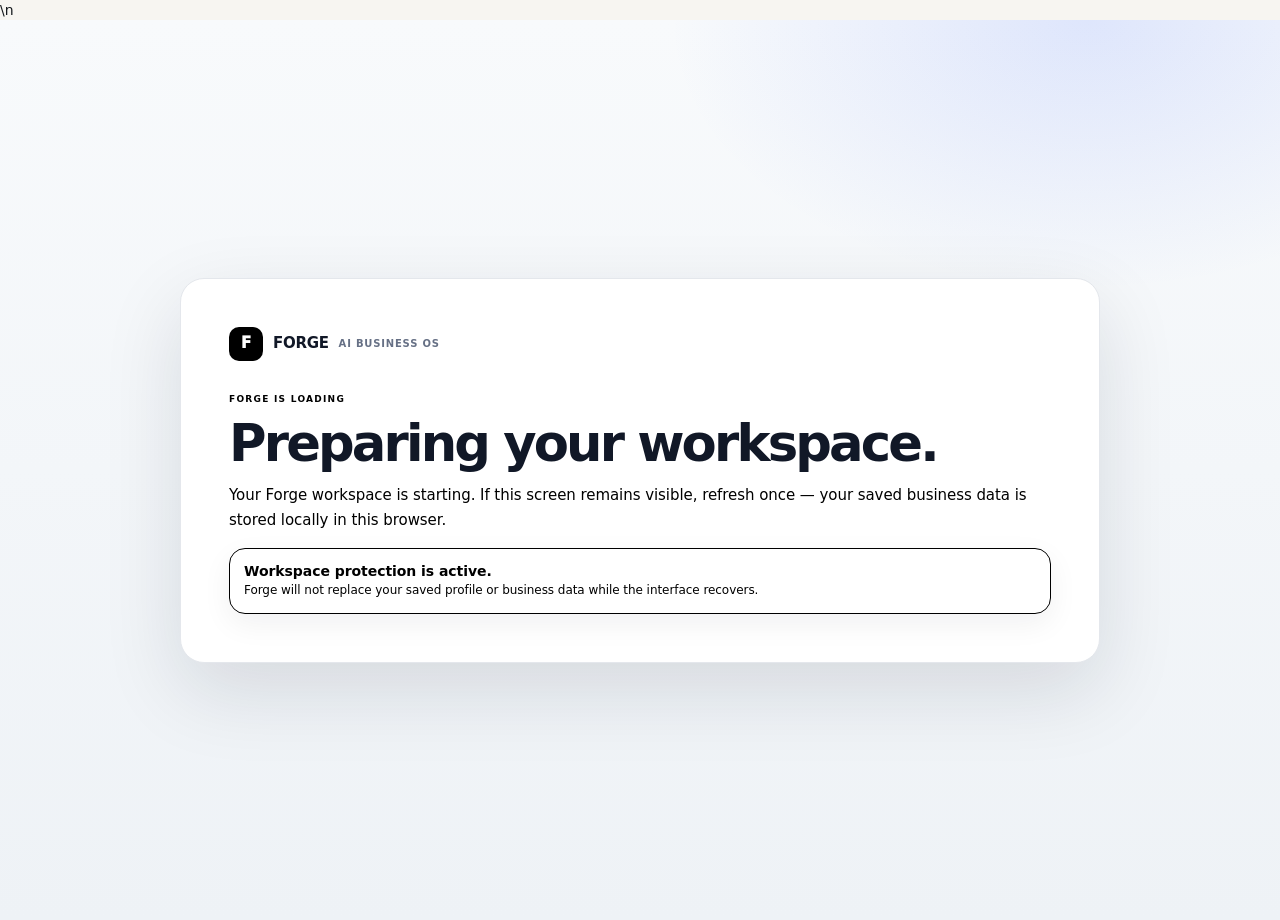
==== commit 7d79d290: "feat: load production UI and cache-busted Forge runtime" ====
--- a/index.html
+++ b/index.html
@@ -1244,7 +1244,7 @@
 body[data-page="ideas"] .fit-modal-foot b{display:block;font-size:12px}
 body[data-page="ideas"] .fit-modal-foot span{display:block;margin-top:3px;color:var(--muted);font-size:11px}
 @media(max-width:700px){body[data-page="ideas"] .fit-body{grid-template-columns:1fr}body[data-page="ideas"] .fit-side{border-left:0;border-top:1px solid var(--line)}body[data-page="ideas"] .fit-checks{grid-template-columns:1fr}body[data-page="ideas"] .fit-checks>div:nth-child(odd){border-right:0}body[data-page="ideas"] .fit-checks>div:nth-child(even){padding-left:0}body[data-page="ideas"] .fit-modal-foot{align-items:flex-start;flex-direction:column}}
-</style></head>
+</style><link rel="stylesheet" href="./forge-production.css?v=20260916-1"></head>
 <body>
 <div id="app"><div class="onboarding"><div class="onboarding-card"><div class="brand"><div class="mark">F</div>FORGE <small>AI BUSINESS OS</small></div><div class="eyebrow" style="margin-top:32px">FORGE IS LOADING</div><div class="h1">Preparing your workspace.</div><p class="sub">Your Forge workspace is starting. If this screen remains visible, refresh once — your saved business data is stored locally in this browser.</p><div class="notice"><b>Workspace protection is active.</b><div class="small">Forge will not replace your saved profile or business data while the interface recovers.</div></div></div></div></div>
 
@@ -1347,7 +1347,7 @@
 #app .btn,#app button,#app .pill,#app .avatar,#app .nav,#app .choice,#app input,#app select,#app textarea{background:#fff!important;color:#000!important;border:1px solid #000!important}#app .btn.primary,#app .primary,#app button.primary,#app .nav.active{background:#000!important;color:#fff!important;border-color:#000!important}#app .btn:hover,#app button:hover,#app .nav:hover{background:#000!important;color:#fff!important}#app .mark{background:#000!important;color:#fff!important;border-color:#000!important}#app .status,#app .tag,#app .badge,#app .chip,#app .data-tag,#app .quality-pill{background:#fff!important;color:#000!important;border:1px solid #000!important}#app .modal{background:rgba(0,0,0,.78)!important}#app .modalbox{background:#fff!important;color:#000!important;border:1px solid #000!important}#app img,#app video{background:transparent!important;filter:none!important}
 </style>
 
-<script src="./app.js?v=20260916-2138"></script>
+<script src="./app-v6.js?v=20260916-1"></script>
 </body>
 </html><style>.billing-layout{display:grid;grid-template-columns:minmax(0,1fr) minmax(340px,.85fr);gap:18px;align-items:start}.billing-summary{padding:26px;position:sticky;top:90px}.billing-product-line{display:flex;justify-content:space-between;align-items:center;gap:15px;padding:16px 0;border-bottom:1px solid var(--line)}.billing-product-line div{display:flex;flex-direction:column;gap:4px}.billing-product-line span{font-size:11px;color:var(--muted)}.billing-product-line input{width:82px;padding:10px;border:1px solid #294238;border-radius:10px;background:#07110d;color:var(--text)}.billing-total{display:flex;justify-content:space-between;align-items:end;padding:22px 0;border-bottom:1px solid var(--line)}.billing-total span{font-size:12px;color:var(--muted)}.billing-total strong{font-size:32px}.billing-line{display:flex;justify-content:space-between;gap:14px;padding:15px 0;border-bottom:1px solid var(--line)}.billing-line div{display:flex;flex-direction:column;gap:4px}.billing-line span{font-size:11px;color:var(--muted)}.billing-note{margin-top:14px;padding:14px;border:1px solid var(--line);border-radius:12px;background:#0b1a13;display:flex;flex-direction:column;gap:5px}.billing-explain{display:grid;gap:10px}.explain-card{display:flex;gap:13px;padding:17px;border:1px solid var(--line);border-radius:15px;background:#09150f}.explain-icon{width:30px;height:30px;flex:0 0 30px;border:1px solid #294238;border-radius:9px;display:grid;place-items:center;font-size:10px;font-weight:900;color:#9de8bc}.explain-card h3{margin:0 0 6px;font-size:14px}.explain-card p{margin:0;font-size:11px;line-height:1.55;color:var(--muted)}.data-tag{display:inline-flex;margin-top:8px;padding:4px 7px;border-radius:6px;font-size:8px;font-weight:900;letter-spacing:.08em}.data-tag.verified{background:#123522;color:#7de0a4}.data-tag.planning{background:#302817;color:#f0c77d}.billing-footer{margin-top:18px;padding:22px;display:flex;justify-content:space-between;align-items:center;gap:20px}@media(max-width:850px){.billing-layout{grid-template-columns:1fr}.billing-summary{position:static}.billing-footer{flex-direction:column;align-items:flex-start}}@media(max-width:560px){.billing-total{align-items:flex-start;flex-direction:column}.billing-total strong{font-size:28px}}</style>
 
--- a/forge-production.css
+++ b/forge-production.css
@@ -0,0 +1,256 @@
+/* FORGE PRODUCTION UI V1
+   Command-center design system. Kept framework-free so the current business logic can ship safely.
+*/
+:root{
+  --fp-bg:#f4f6f8;--fp-surface:#ffffff;--fp-surface-2:#f8fafb;--fp-ink:#111827;
+  --fp-muted:#667085;--fp-line:#e4e7ec;--fp-line-strong:#cfd5dd;--fp-navy:#101828;
+  --fp-blue:#315efb;--fp-blue-dark:#2347d4;--fp-blue-soft:#eef3ff;--fp-green:#067647;
+  --fp-green-soft:#ecfdf3;--fp-amber:#b54708;--fp-amber-soft:#fffaeb;--fp-red:#b42318;
+  --fp-radius:16px;--fp-shadow:0 10px 30px rgba(16,24,40,.06);
+}
+html,body,#app{min-height:100%;background:var(--fp-bg)!important;color:var(--fp-ink)!important}
+body{
+  font-family:Inter,ui-sans-serif,system-ui,-apple-system,BlinkMacSystemFont,"Segoe UI",sans-serif!important;
+  font-size:14px!important;line-height:1.45!important;
+}
+body:before{content:"";display:none!important}
+button,input,select,textarea{font-family:inherit!important}
+a{color:inherit}
+
+/* Top command bar */
+#app .top{
+  height:68px!important;position:sticky!important;top:0!important;z-index:100!important;
+  display:flex!important;padding:0 28px!important;background:rgba(255,255,255,.94)!important;
+  border-bottom:1px solid var(--fp-line)!important;backdrop-filter:blur(18px)!important;
+}
+#app .brand{gap:10px!important;color:var(--fp-ink)!important;font-size:15px!important;letter-spacing:-.02em!important}
+#app .brand small{color:var(--fp-muted)!important;font-weight:650!important;font-size:10px!important;letter-spacing:.08em!important}
+#app .mark{width:34px!important;height:34px!important;border-radius:10px!important;background:var(--fp-navy)!important;color:#fff!important}
+#app .topright{gap:8px!important}
+#app .pill{background:#fff!important;color:var(--fp-ink)!important;border:1px solid var(--fp-line)!important;border-radius:10px!important}
+#app .pill.online{background:var(--fp-green-soft)!important;color:var(--fp-green)!important;border-color:#abefc6!important}
+#app .avatar{background:var(--fp-navy)!important;color:#fff!important;border:0!important}
+
+/* Sidebar */
+#app .side{
+  width:248px!important;top:68px!important;bottom:0!important;position:fixed!important;
+  background:#fff!important;border-right:1px solid var(--fp-line)!important;padding:18px 12px!important;
+}
+#app .navlabel{color:#98a2b3!important;font-size:9px!important;font-weight:800!important;letter-spacing:.14em!important;padding:13px 12px 7px!important}
+#app .nav{
+  color:#667085!important;border:0!important;background:transparent!important;border-radius:10px!important;
+  min-height:40px!important;margin:2px 0!important;padding:9px 12px!important;font-weight:650!important;
+}
+#app .nav:hover{background:#f2f4f7!important;color:var(--fp-ink)!important}
+#app .nav.active{background:var(--fp-blue-soft)!important;color:var(--fp-blue)!important;box-shadow:inset 3px 0 var(--fp-blue)!important}
+#app .nav .ico{color:inherit!important}
+#app .business-mini{margin:12px 4px!important;padding:14px!important;border:1px solid var(--fp-line)!important;border-radius:14px!important;background:var(--fp-surface-2)!important}
+#app .bizicon{background:var(--fp-blue-soft)!important;color:var(--fp-blue)!important}
+#app .progress,#app .score{background:#eaecf0!important}
+#app .progress i,#app .score i{background:var(--fp-blue)!important}
+
+/* Main canvas */
+#app .main{
+  margin-left:248px!important;width:calc(100% - 248px)!important;max-width:none!important;
+  padding:30px 38px 80px!important;background:var(--fp-bg)!important;
+}
+#app .forge-workspace-bar{
+  display:flex!important;align-items:center!important;justify-content:space-between!important;gap:18px!important;
+  padding:13px 16px!important;margin-bottom:22px!important;background:#fff!important;
+  border:1px solid var(--fp-line)!important;border-radius:14px!important;box-shadow:0 2px 8px rgba(16,24,40,.03)!important;
+}
+#app .forge-workspace-main{display:flex!important;align-items:center!important;gap:10px!important}
+#app .forge-live-dot{width:8px!important;height:8px!important;border-radius:50%!important;background:#12b76a!important;box-shadow:0 0 0 4px #ecfdf3!important}
+#app .forge-workspace-main strong{display:block!important;font-size:13px!important}
+#app .forge-workspace-main span:not(.forge-live-dot){display:block!important;color:var(--fp-muted)!important;font-size:10px!important;margin-top:2px!important}
+#app .forge-workspace-metrics{display:flex!important;gap:24px!important}
+#app .forge-workspace-metrics span{display:flex!important;flex-direction:column!important}
+#app .forge-workspace-metrics b{font-size:13px!important}
+#app .forge-workspace-metrics small{font-size:9px!important;color:var(--fp-muted)!important;text-transform:uppercase!important;letter-spacing:.08em!important}
+
+#app .forge-page-header{
+  display:flex!important;align-items:flex-end!important;justify-content:space-between!important;gap:20px!important;
+  margin:0 0 25px!important;padding-bottom:22px!important;border-bottom:1px solid var(--fp-line)!important;
+}
+#app .forge-page-header h1{margin:0!important;font-size:30px!important;line-height:1.1!important;letter-spacing:-.045em!important;color:var(--fp-ink)!important}
+#app .forge-page-header p{margin:7px 0 0!important;color:var(--fp-muted)!important;font-size:13px!important}
+
+/* Typography / buttons */
+#app .eyebrow{color:var(--fp-blue)!important;font-size:9px!important;font-weight:850!important;letter-spacing:.14em!important}
+#app .h1{color:var(--fp-ink)!important;font-size:clamp(34px,4vw,58px)!important;letter-spacing:-.055em!important;line-height:.98!important}
+#app .sub{color:var(--fp-muted)!important;line-height:1.65!important}
+#app .small,.small{color:var(--fp-muted)!important}
+#app .label{color:#98a2b3!important;font-size:9px!important;font-weight:800!important}
+#app .btn{
+  min-height:40px!important;padding:9px 14px!important;border-radius:10px!important;
+  background:#fff!important;color:var(--fp-ink)!important;border:1px solid var(--fp-line-strong)!important;
+  font-weight:750!important;box-shadow:none!important;
+}
+#app .btn:hover{background:#f8fafc!important;border-color:#98a2b3!important;color:var(--fp-ink)!important;transform:none!important}
+#app .btn.primary,#app .primary,#app button.primary{
+  background:var(--fp-blue)!important;color:#fff!important;border-color:var(--fp-blue)!important;
+}
+#app .btn.primary:hover,#app .primary:hover,#app button.primary:hover{background:var(--fp-blue-dark)!important;color:#fff!important}
+
+/* Cards / sections */
+#app .card,#app .panel,#app .tile,#app .hero-banner,#app .notice,#app .asset,
+#app .business-mini,#app .product,#app .product-card,#app .order-card,#app .metric-card,
+#app .stat-card,#app .billing-summary,#app .billing-explain,#app .billing-footer,#app .explain-card{
+  background:var(--fp-surface)!important;color:var(--fp-ink)!important;
+  border:1px solid var(--fp-line)!important;border-radius:var(--fp-radius)!important;
+  box-shadow:var(--fp-shadow)!important;
+}
+#app .card{padding:21px!important}
+#app .section{margin:30px 0 13px!important}
+#app .section h2{color:var(--fp-ink)!important;font-size:18px!important}
+#app .section p{color:var(--fp-muted)!important}
+#app .stat{color:var(--fp-ink)!important;font-size:28px!important}
+#app .metric b{color:var(--fp-ink)!important}
+#app .up{color:var(--fp-green)!important}
+
+/* Forms */
+#app .input,#app input,#app select,#app textarea{
+  background:#fff!important;color:var(--fp-ink)!important;border:1px solid var(--fp-line-strong)!important;
+  border-radius:10px!important;min-height:42px!important;box-shadow:none!important;
+}
+#app .input:focus,#app input:focus,#app select:focus,#app textarea:focus{
+  border-color:var(--fp-blue)!important;box-shadow:0 0 0 3px rgba(49,94,251,.10)!important;outline:none!important;
+}
+#app .field label{color:#667085!important;font-size:10px!important;font-weight:750!important}
+
+/* Command center / opportunity engine */
+#app .decision-dashboard{max-width:1400px!important}
+#app .decision-header{
+  display:flex!important;justify-content:space-between!important;gap:24px!important;align-items:flex-end!important;
+  padding:26px 28px!important;background:var(--fp-navy)!important;color:#fff!important;border-radius:18px!important;
+  box-shadow:0 14px 36px rgba(16,24,40,.14)!important;margin-bottom:18px!important;
+}
+#app .decision-header h1{color:#fff!important;margin:0!important;font-size:34px!important;letter-spacing:-.045em!important}
+#app .decision-header p{color:#c9d0da!important;margin:7px 0 0!important}
+#app .decision-stats{display:flex!important;gap:22px!important}
+#app .decision-stats div{min-width:115px!important;padding-left:16px!important;border-left:1px solid #344054!important}
+#app .decision-stats span{display:block!important;color:#98a2b3!important;font-size:9px!important;text-transform:uppercase!important;letter-spacing:.08em!important}
+#app .decision-stats strong{display:block!important;color:#fff!important;font-size:16px!important;margin-top:4px!important}
+#app .decision-layout{display:grid!important;grid-template-columns:minmax(0,1fr) 300px!important;gap:18px!important}
+#app .decision-paths{display:grid!important;gap:12px!important}
+#app .decision-path{
+  background:#fff!important;border:1px solid var(--fp-line)!important;border-radius:16px!important;
+  box-shadow:var(--fp-shadow)!important;overflow:hidden!important;
+}
+#app .decision-path.is-primary{border-color:#b7c5ff!important;box-shadow:0 12px 34px rgba(49,94,251,.08)!important}
+#app .path-main{padding:20px!important}
+#app .path-heading{display:flex!important;justify-content:space-between!important;gap:16px!important}
+#app .path-heading h3{color:var(--fp-ink)!important;font-size:18px!important;margin:0!important}
+#app .path-model,#app .path-thesis,#app .path-data span,#app .finder-model{color:var(--fp-muted)!important}
+#app .path-match b,#app .path-match strong{color:var(--fp-blue)!important}
+#app .path-data{display:grid!important;grid-template-columns:repeat(4,1fr)!important;border-top:1px solid var(--fp-line)!important;border-bottom:1px solid var(--fp-line)!important;margin:18px 0!important}
+#app .path-data>div{padding:13px 12px!important;border-right:1px solid var(--fp-line)!important}
+#app .path-data>div:last-child{border-right:0!important}
+#app .path-data span{display:block!important;font-size:9px!important;text-transform:uppercase!important;letter-spacing:.06em!important}
+#app .path-data b{display:block!important;color:var(--fp-ink)!important;font-size:12px!important;margin-top:4px!important}
+#app .forge-read{padding:13px 15px!important;background:#f8fafc!important;border-radius:11px!important}
+#app .forge-read b{color:var(--fp-ink)!important;font-size:10px!important;text-transform:uppercase!important;letter-spacing:.08em!important}
+#app .forge-read p{color:var(--fp-muted)!important;font-size:11px!important;line-height:1.5!important}
+#app .decision-aside{display:grid!important;align-content:start!important;gap:12px!important}
+#app .decision-aside>section{padding:19px!important;background:#fff!important;border:1px solid var(--fp-line)!important;border-radius:16px!important}
+#app .decision-aside h3{margin:0 0 6px!important;color:var(--fp-ink)!important;font-size:14px!important}
+#app .decision-aside p{color:var(--fp-muted)!important;font-size:11px!important;line-height:1.55!important}
+#app .decision-factor{padding:11px 0!important;border-bottom:1px solid var(--fp-line)!important}
+#app .decision-factor:last-child{border-bottom:0!important}
+#app .decision-factor b{display:block!important;color:var(--fp-ink)!important;font-size:11px!important}
+#app .decision-factor span{display:block!important;color:var(--fp-muted)!important;font-size:10px!important;margin-top:3px!important}
+
+/* Product Lab */
+#app .cj-card{background:#fff!important;border:1px solid var(--fp-line)!important;border-radius:16px!important;box-shadow:var(--fp-shadow)!important}
+#app .cj-card:hover{border-color:#b7c5ff!important;transform:translateY(-2px)!important}
+#app .cj-card.featured{border-color:var(--fp-blue)!important}
+#app .cj-card.featured:before{background:var(--fp-blue)!important}
+#app .cj-image-wrap{background:#f5f7fa!important;border-bottom:1px solid var(--fp-line)!important}
+#app .cj-live-badge{background:var(--fp-navy)!important;color:#fff!important}
+#app .cj-price{color:var(--fp-ink)!important}
+#app .cj-economics .cj-contribution{background:var(--fp-green-soft)!important;border-color:#abefc6!important}
+#app .cj-economics .cj-contribution b{color:var(--fp-green)!important}
+#app .cj-footer .btn.primary{background:var(--fp-blue)!important;border-color:var(--fp-blue)!important}
+
+/* Business plan */
+#app .plan-cover,#app .plan-command{
+  background:linear-gradient(135deg,#101828,#1d2939)!important;border:0!important;color:#fff!important;
+  box-shadow:0 18px 42px rgba(16,24,40,.16)!important;
+}
+#app .plan-cover h1,#app .plan-cover-title,#app .plan-command h2,#app .plan-command p{color:#fff!important}
+#app .plan-cover-meta span{background:rgba(255,255,255,.08)!important;color:#d0d5dd!important;border-color:rgba(255,255,255,.14)!important}
+#app .plan-metrics>div,#app .plan-decision,#app .plan-finance>div,#app .plan-risk>div,#app .plan-roadmap>div,#app .plan-two-col>div{
+  background:#fff!important;border:1px solid var(--fp-line)!important;color:var(--fp-ink)!important;border-radius:13px!important;
+}
+#app .plan-metrics b,#app .plan-decision b,#app .plan-two-col b{color:var(--fp-ink)!important}
+#app .plan-metrics span,#app .plan-metrics small{color:var(--fp-muted)!important}
+#app .plan-status-ready{background:var(--fp-green-soft)!important;color:var(--fp-green)!important}
+
+/* Modals / recovery */
+#app .modal{background:rgba(16,24,40,.62)!important;backdrop-filter:blur(5px)!important}
+#app .modalbox{background:#fff!important;color:var(--fp-ink)!important;border:1px solid var(--fp-line)!important;border-radius:18px!important;box-shadow:0 30px 80px rgba(16,24,40,.24)!important}
+#app .forge-error-page{padding:34px!important;background:#fff!important;border:1px solid #fecdca!important;border-radius:16px!important}
+#app .forge-error-page h1{color:var(--fp-ink)!important}
+#app .forge-error-page pre{white-space:pre-wrap!important;background:#f8fafc!important;border:1px solid var(--fp-line)!important;padding:12px!important;border-radius:10px!important;color:#475467!important;font-size:11px!important}
+
+/* Onboarding / startup */
+#app .onboarding{
+  min-height:100vh!important;background:
+  radial-gradient(700px 450px at 85% 0%,rgba(49,94,251,.13),transparent 60%),
+  linear-gradient(180deg,#f8fafc,#eef2f6)!important;display:grid!important;place-items:center!important;padding:40px!important;
+}
+#app .onboarding-card{
+  width:min(920px,100%)!important;padding:48px!important;background:#fff!important;border:1px solid var(--fp-line)!important;
+  border-radius:24px!important;box-shadow:0 28px 80px rgba(16,24,40,.12)!important;
+}
+#app .forge-landing-card{max-width:980px!important}
+#app .onboarding .h1{max-width:760px!important;margin:12px 0!important}
+#app .forge-landing-grid{display:grid!important;grid-template-columns:repeat(3,1fr)!important;gap:10px!important;margin:28px 0 16px!important}
+#app .forge-landing-grid>div{padding:16px!important;border:1px solid var(--fp-line)!important;border-radius:13px!important;background:#f8fafc!important}
+#app .forge-landing-grid b{display:block!important;color:var(--fp-ink)!important;font-size:12px!important}
+#app .forge-landing-grid span{display:block!important;color:var(--fp-muted)!important;font-size:11px!important;line-height:1.45!important;margin-top:5px!important}
+#app .forge-starter-note{padding:13px 15px!important;border-radius:12px!important;background:var(--fp-blue-soft)!important;border:1px solid #c7d2fe!important;margin:16px 0!important}
+#app .forge-starter-note b{color:#243b9b!important}
+#app .forge-starter-note span{display:block!important;color:#475467!important;font-size:11px!important;margin-top:2px!important}
+
+/* Floating panels */
+#app .corner-panel{background:#fff!important;border:1px solid var(--fp-line)!important;box-shadow:0 20px 60px rgba(16,24,40,.14)!important}
+#app .corner-tab{background:var(--fp-navy)!important;color:#fff!important;border:0!important}
+#forgeChatLauncher{background:var(--fp-navy)!important;border:0!important;box-shadow:0 10px 25px rgba(16,24,40,.18)!important}
+#forgeChatPanel{border:1px solid var(--fp-line)!important;box-shadow:0 24px 70px rgba(16,24,40,.2)!important}
+#forgeChatLauncher:hover{background:var(--fp-blue)!important;color:#fff!important}
+#forgeChatLauncher .fc-dot{background:#fff!important}
+
+/* Tables / status */
+#app .table th{color:#98a2b3!important;border-color:var(--fp-line)!important}
+#app .table td{color:var(--fp-ink)!important;border-color:var(--fp-line)!important}
+#app .status{background:var(--fp-green-soft)!important;color:var(--fp-green)!important;border:1px solid #abefc6!important}
+#app .status.amber{background:var(--fp-amber-soft)!important;color:var(--fp-amber)!important;border-color:#fedf89!important}
+#app .status.red{background:#fef3f2!important;color:var(--fp-red)!important;border-color:#fecdca!important}
+#app .tag,#app .chip{background:#f2f4f7!important;color:#475467!important;border:1px solid var(--fp-line)!important}
+
+/* Responsive */
+@media(max-width:1000px){
+  #app .side{display:none!important}
+  #app .main{margin-left:0!important;width:100%!important;padding:24px 18px 70px!important}
+  #app .decision-layout{grid-template-columns:1fr!important}
+  #app .decision-aside{grid-template-columns:1fr 1fr!important}
+}
+@media(max-width:720px){
+  #app .top{padding:0 15px!important}
+  #app .main{padding:20px 14px 60px!important}
+  #app .forge-workspace-bar{align-items:flex-start!important;flex-direction:column!important}
+  #app .forge-workspace-metrics{width:100%!important;justify-content:space-between!important;gap:8px!important}
+  #app .forge-page-header{display:block!important}
+  #app .forge-page-header .btn{margin-top:14px!important}
+  #app .decision-header{display:block!important;padding:22px!important}
+  #app .decision-stats{margin-top:20px!important;display:grid!important;grid-template-columns:repeat(3,1fr)!important}
+  #app .decision-stats div{min-width:0!important}
+  #app .path-data{grid-template-columns:1fr 1fr!important}
+  #app .path-data>div:nth-child(2){border-right:0!important}
+  #app .decision-aside{grid-template-columns:1fr!important}
+  #app .forge-landing-grid{grid-template-columns:1fr!important}
+  #app .onboarding{padding:18px!important}
+  #app .onboarding-card{padding:28px 22px!important}
+}
+@media(prefers-reduced-motion:reduce){*{scroll-behavior:auto!important;transition:none!important;animation:none!important}}
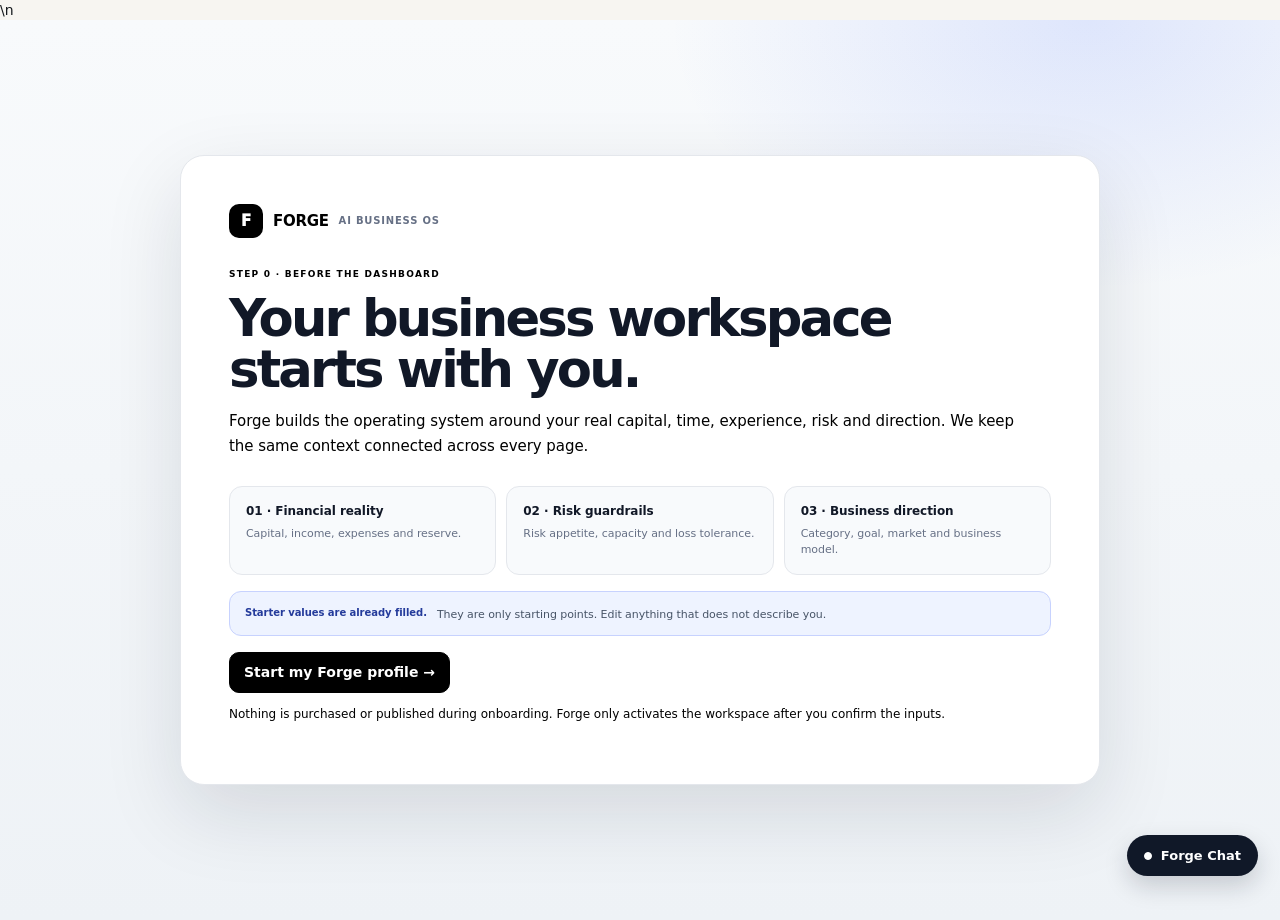
==== commit 7c2efd30: "feat: add production startup watchdog" ====
--- a/index.html
+++ b/index.html
@@ -1348,6 +1348,7 @@
 </style>
 
 <script src="./app-v6.js?v=20260916-1"></script>
+<script src="./forge-runtime-watch.js?v=20260916-1"></script>
 </body>
 </html><style>.billing-layout{display:grid;grid-template-columns:minmax(0,1fr) minmax(340px,.85fr);gap:18px;align-items:start}.billing-summary{padding:26px;position:sticky;top:90px}.billing-product-line{display:flex;justify-content:space-between;align-items:center;gap:15px;padding:16px 0;border-bottom:1px solid var(--line)}.billing-product-line div{display:flex;flex-direction:column;gap:4px}.billing-product-line span{font-size:11px;color:var(--muted)}.billing-product-line input{width:82px;padding:10px;border:1px solid #294238;border-radius:10px;background:#07110d;color:var(--text)}.billing-total{display:flex;justify-content:space-between;align-items:end;padding:22px 0;border-bottom:1px solid var(--line)}.billing-total span{font-size:12px;color:var(--muted)}.billing-total strong{font-size:32px}.billing-line{display:flex;justify-content:space-between;gap:14px;padding:15px 0;border-bottom:1px solid var(--line)}.billing-line div{display:flex;flex-direction:column;gap:4px}.billing-line span{font-size:11px;color:var(--muted)}.billing-note{margin-top:14px;padding:14px;border:1px solid var(--line);border-radius:12px;background:#0b1a13;display:flex;flex-direction:column;gap:5px}.billing-explain{display:grid;gap:10px}.explain-card{display:flex;gap:13px;padding:17px;border:1px solid var(--line);border-radius:15px;background:#09150f}.explain-icon{width:30px;height:30px;flex:0 0 30px;border:1px solid #294238;border-radius:9px;display:grid;place-items:center;font-size:10px;font-weight:900;color:#9de8bc}.explain-card h3{margin:0 0 6px;font-size:14px}.explain-card p{margin:0;font-size:11px;line-height:1.55;color:var(--muted)}.data-tag{display:inline-flex;margin-top:8px;padding:4px 7px;border-radius:6px;font-size:8px;font-weight:900;letter-spacing:.08em}.data-tag.verified{background:#123522;color:#7de0a4}.data-tag.planning{background:#302817;color:#f0c77d}.billing-footer{margin-top:18px;padding:22px;display:flex;justify-content:space-between;align-items:center;gap:20px}@media(max-width:850px){.billing-layout{grid-template-columns:1fr}.billing-summary{position:static}.billing-footer{flex-direction:column;align-items:flex-start}}@media(max-width:560px){.billing-total{align-items:flex-start;flex-direction:column}.billing-total strong{font-size:28px}}</style>
 
